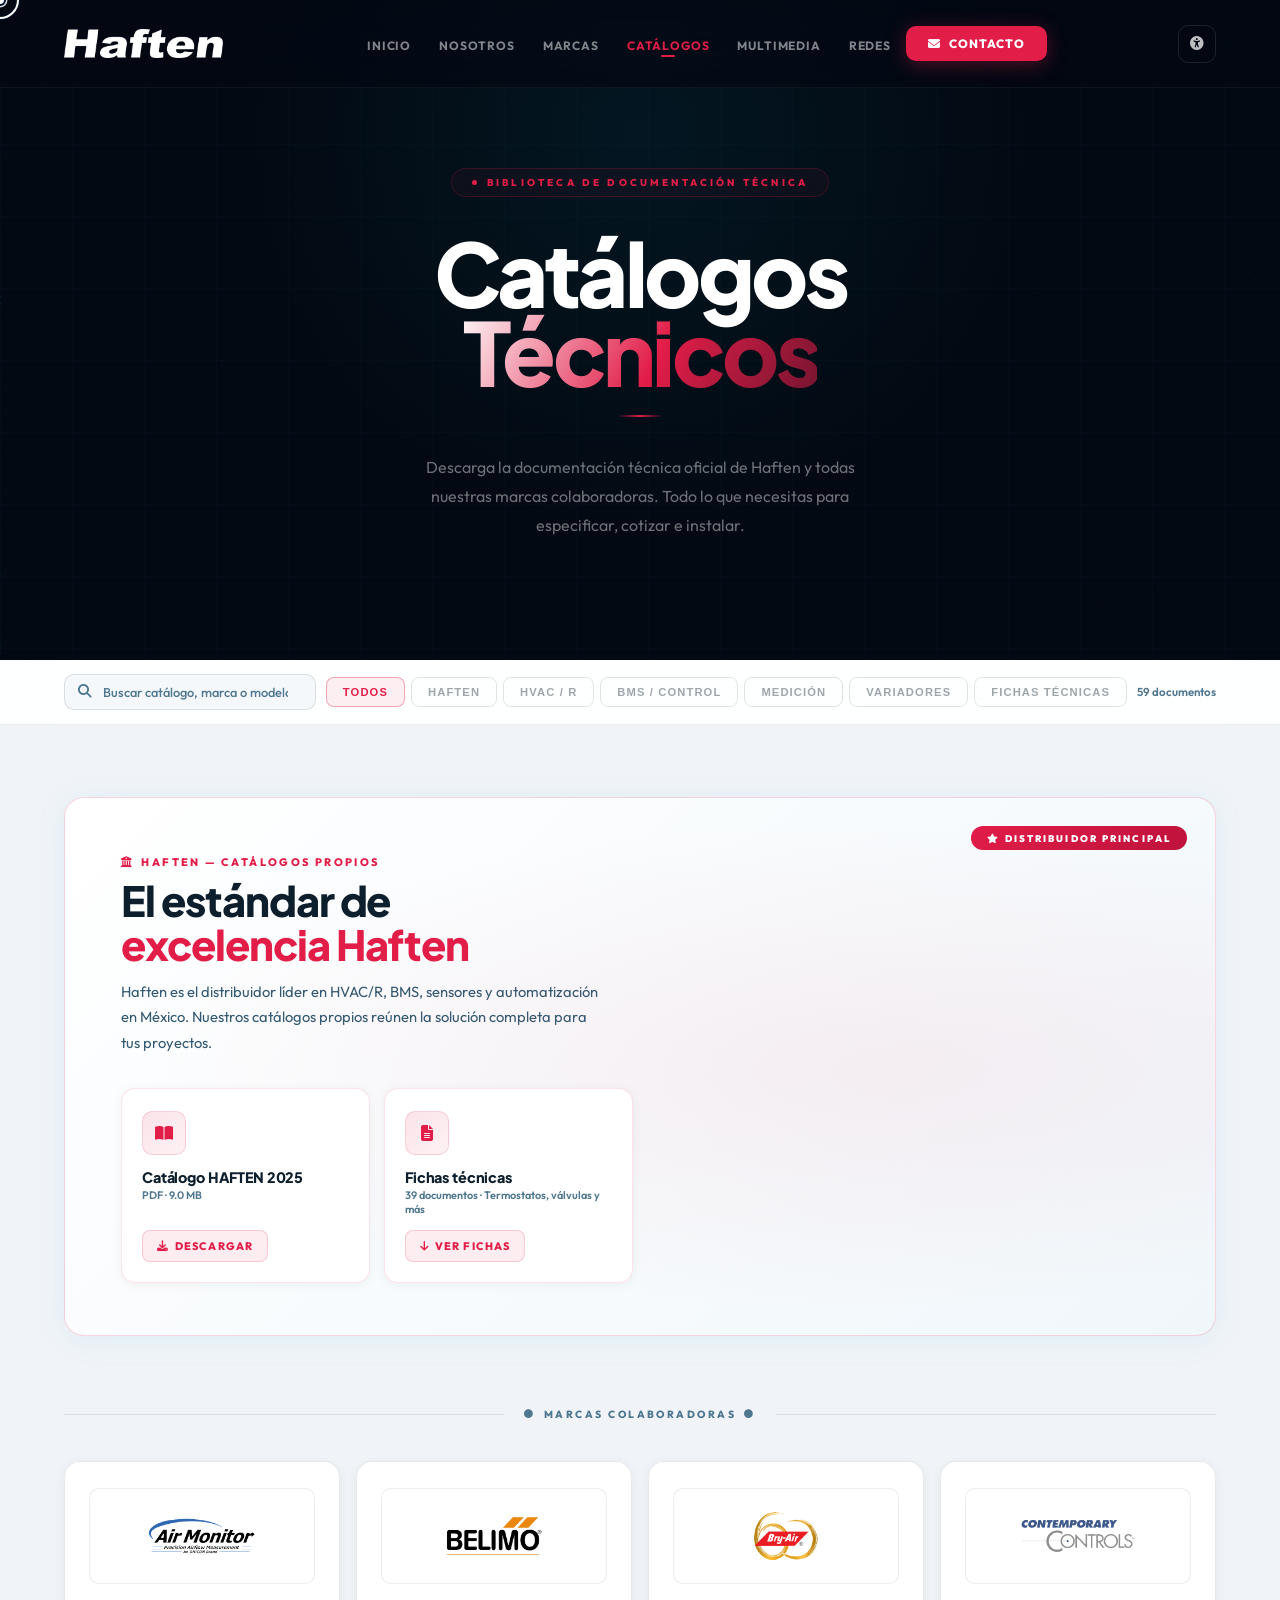
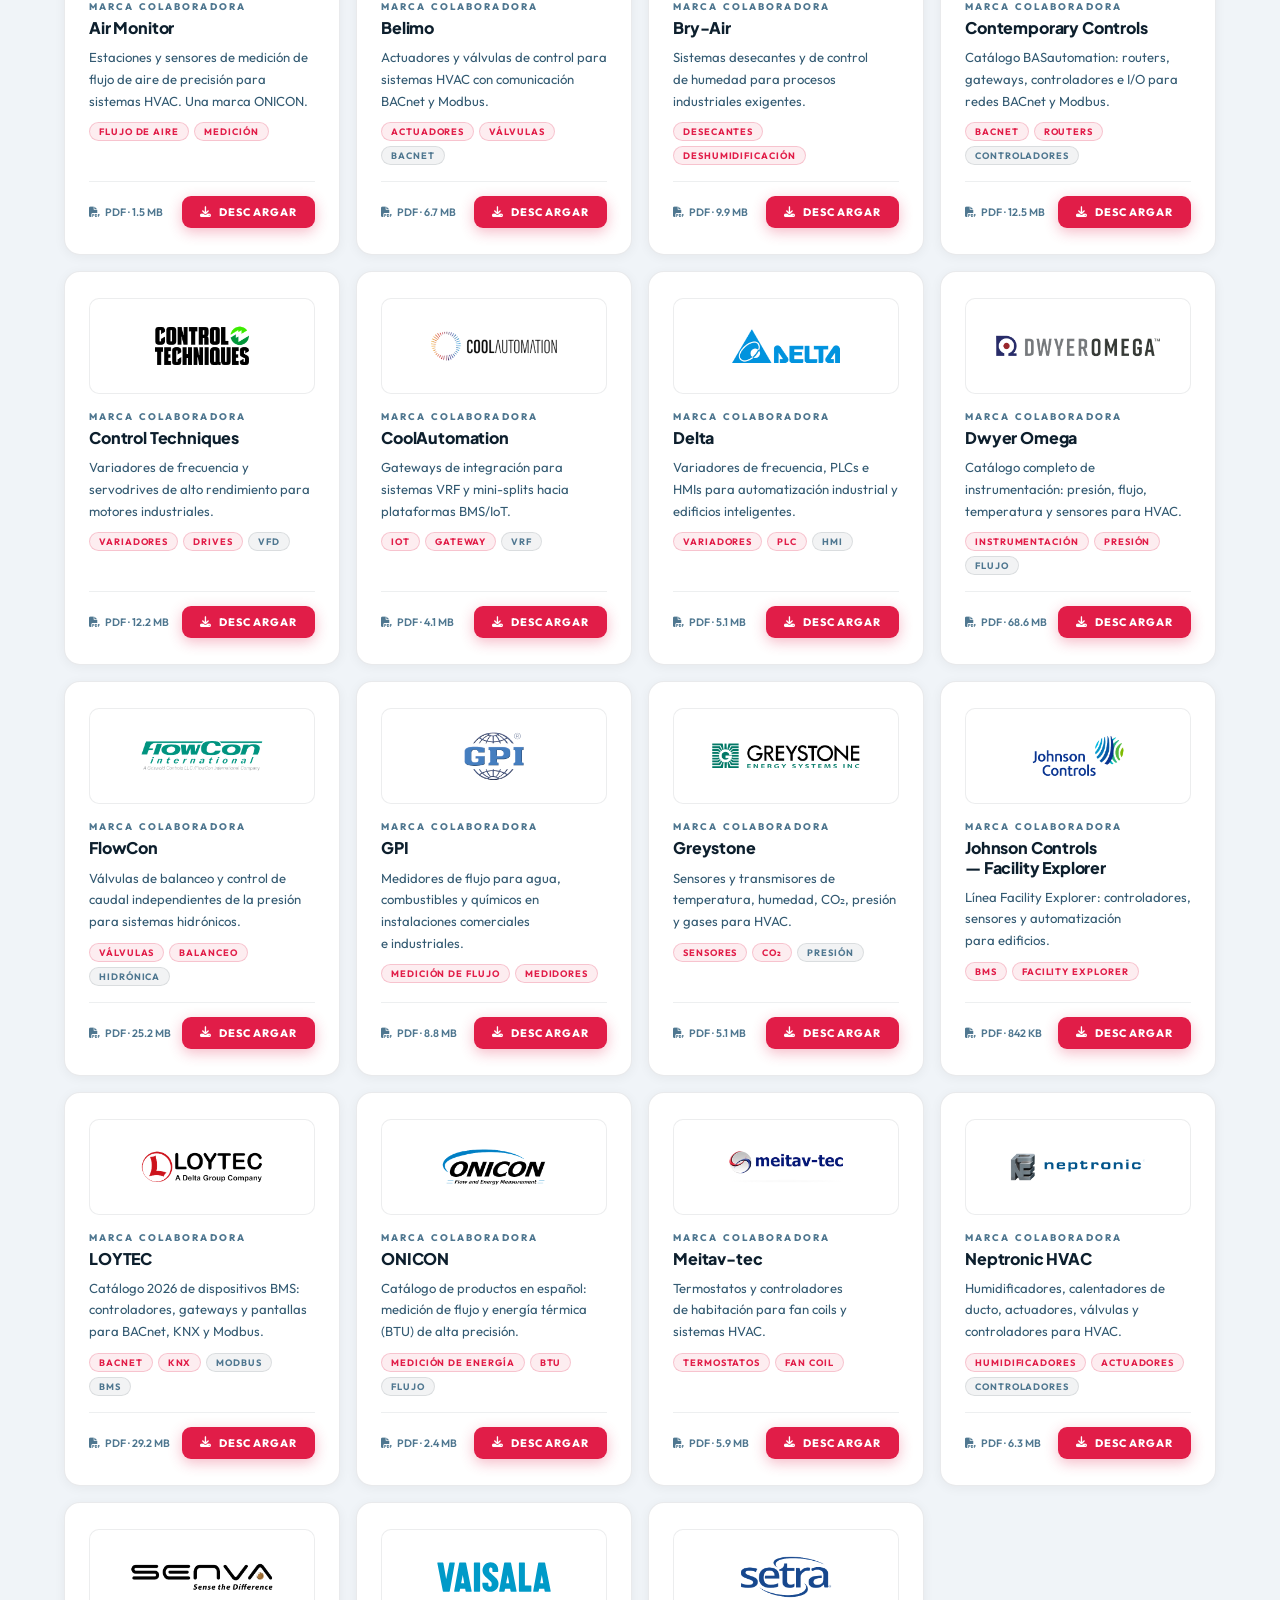
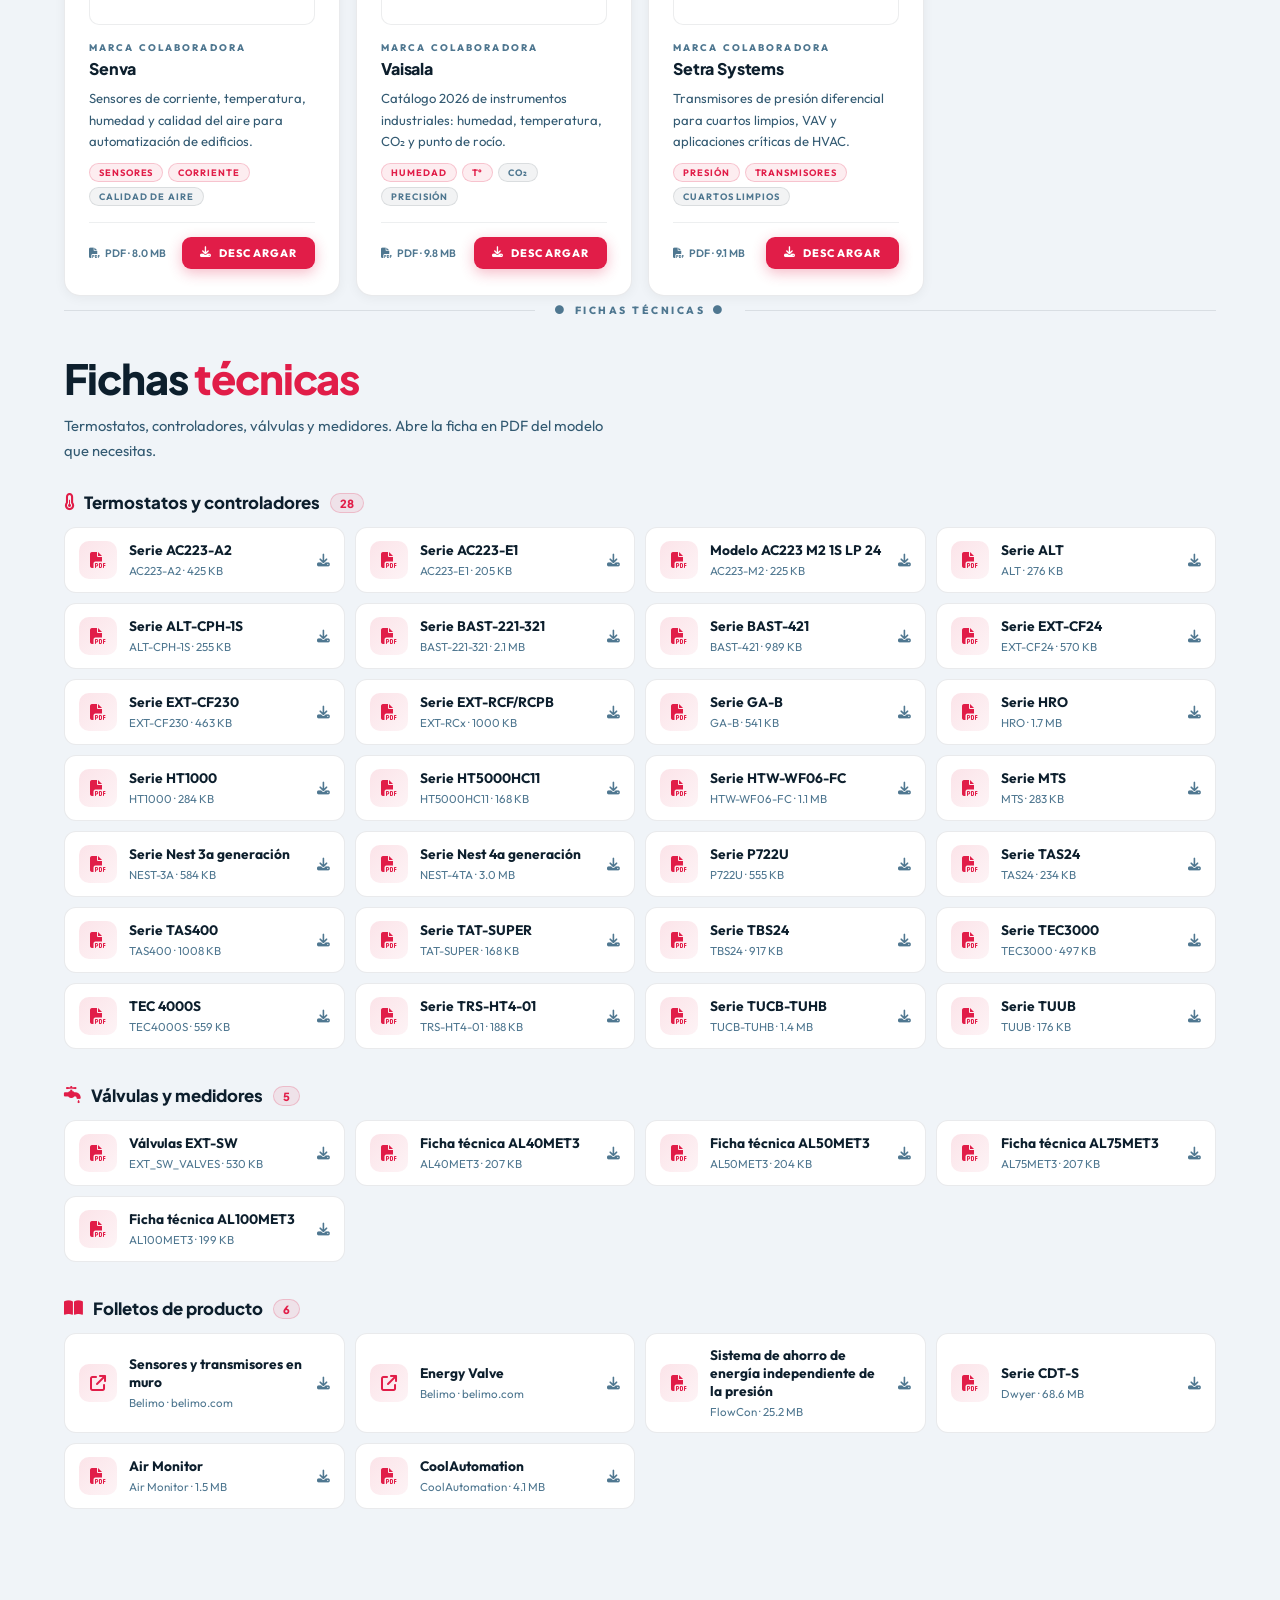
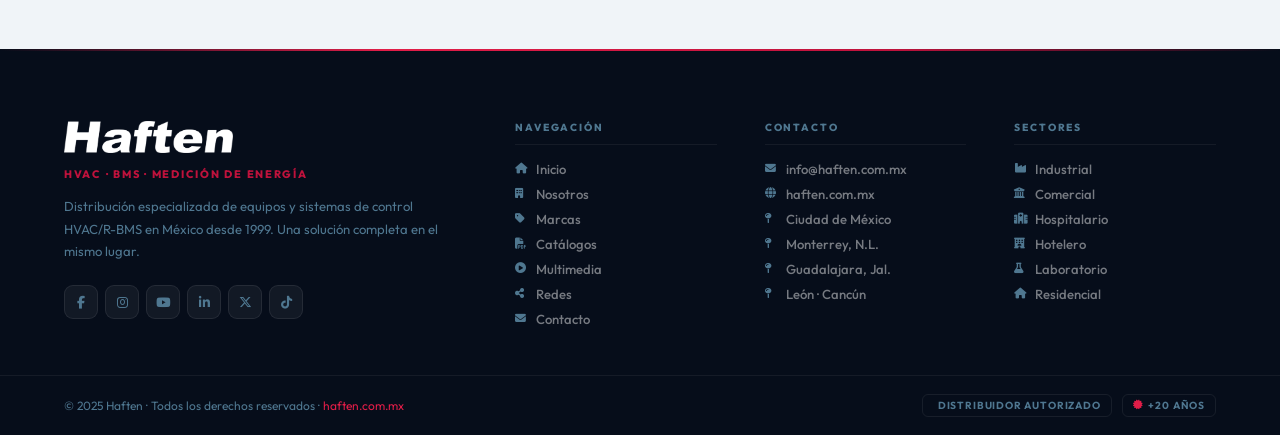
==== catalogos.html @ e8a29489 "Redes y Multimedia con contenido real, móvil, cursor visible y URLs limpias - Multimedia: 28 videos " ====
<!DOCTYPE html>
<html lang="es" data-theme="light">

<head>
  <meta charset="UTF-8">
  <meta name="viewport" content="width=device-width, initial-scale=1.0">
  <link rel="icon" type="image/png" href="assets/logos/logo-haften.png">
  <title>Catálogos — Haften · HVAC · BMS · Medición de Energía</title>
  <meta name="description"
    content="Descarga los catálogos técnicos de Haften y sus marcas colaboradoras: HVAC, BMS, sensores, actuadores, variadores y más.">
  <link rel="preconnect" href="https://fonts.googleapis.com">
  <link
    href="https://fonts.googleapis.com/css2?family=Outfit:wght@300;400;500;600;700;800;900&family=Plus+Jakarta+Sans:ital,wght@0,400;0,600;0,700;0,800;0,900;1,700&display=swap"
    rel="stylesheet">
  <link rel="stylesheet" href="https://cdnjs.cloudflare.com/ajax/libs/font-awesome/6.5.0/css/all.min.css">
  <style>
    /* ── TOKENS — LIGHT THEME ── */
    :root {
      --ac: #E11D48;
      --ac-dark: #BE123C;
      --ac-rgb: 225, 29, 72;
      --bg: #f0f4f8;
      --bg2: #ffffff;
      --bg3: #e6edf5;
      --lt: #f0f4f8;
      --lt2: #e0eaf3;
      --white: #fff;
      --text-1: #0d1f2d;
      --text-2: #3d6680;
      --text-3: #7a9eb5;
      --ink: #ffffff;
      --ink2: #e6f2f8;
      --ink3: #cce4f0;
      --border-d: rgba(225, 29, 72, .15);
      --border-l: rgba(13, 31, 45, .1);
      --nav-h: 88px;
      --r: 14px;
    }

    html {
      font-size: 16px;
      scroll-behavior: smooth
    }

    *,
    *::before,
    *::after {
      box-sizing: border-box;
      margin: 0;
      padding: 0
    }

    body {
      font-family: 'Outfit', sans-serif;
      background: var(--bg);
      color: var(--text-1);
      overflow-x: hidden;
      cursor: none
    }

    img {
      max-width: 100%;
      height: auto;
      display: block
    }

    a {
      text-decoration: none;
      color: inherit
    }

    ul {
      list-style: none
    }

    /* ── CURSOR ── */
    .cur {
      position: fixed;
      top: 0;
      left: 0;
      z-index: 9999;
      pointer-events: none;
      width: 10px;
      height: 10px;
      border-radius: 50%;
      background: var(--ac);
      transform: translate(-50%, -50%);
      transition: width .2s, height .2s
    }

    .cur-r {
      position: fixed;
      top: 0;
      left: 0;
      z-index: 9998;
      pointer-events: none;
      width: 36px;
      height: 36px;
      border-radius: 50%;
      border: 1px solid rgba(var(--ac-rgb), .3);
      transform: translate(-50%, -50%);
      transition: left .08s, top .08s
    }

    @media(hover:none) {

      .cur,
      .cur-r {
        display: none
      }

      body {
        cursor: auto
      }
    }

    /* ── LOADER ── */
    #loader {
      position: fixed;
      inset: 0;
      background: var(--bg);
      z-index: 9000;
      display: flex;
      align-items: center;
      justify-content: center;
      transition: opacity .5s, visibility .5s
    }

    #loader.done {
      opacity: 0;
      visibility: hidden;
      pointer-events: none
    }

    .loader-ring {
      width: 52px;
      height: 52px;
      border-radius: 50%;
      border: 2px solid rgba(var(--ac-rgb), .15);
      border-top-color: var(--ac);
      animation: spin .8s linear infinite
    }

    .loader-txt {
      font-family: 'Plus Jakarta Sans', sans-serif;
      font-size: 20px;
      font-weight: 900;
      color: var(--text-1);
      letter-spacing: .08em;
      margin-top: 12px
    }

    .loader-txt em {
      color: var(--ac);
      font-style: normal
    }

    .loader-inner {
      display: flex;
      flex-direction: column;
      align-items: center;
      gap: 4px
    }

    @keyframes spin {
      to {
        transform: rotate(360deg)
      }
    }

    /* ════════════ NAVBAR ════════════ */
    #navbar {
      position: fixed;
      top: 0;
      left: 0;
      right: 0;
      z-index: 500;
      height: var(--nav-h);
      display: flex;
      align-items: center;
      padding: 0 5vw;
      gap: 24px;
      background: rgba(3, 8, 16, .7);
      backdrop-filter: blur(32px) saturate(1.8);
      -webkit-backdrop-filter: blur(32px) saturate(1.8);
      border-bottom: 1px solid rgba(255, 255, 255, .05);
      transition: background .3s, box-shadow .3s;
    }

    #navbar.scrolled {
      background: rgba(3, 8, 16, .95);
      box-shadow: 0 4px 40px rgba(0, 0, 0, .5)
    }

    .n-logo {
      display: flex;
      align-items: center;
      gap: 10px;
      flex-shrink: 0
    }

    .n-logo img {
      height: 36px;
      object-fit: contain
    }

    .n-logo-text {
      font-family: 'Plus Jakarta Sans', sans-serif;
      font-size: 22px;
      font-weight: 900;
      color: #fff;
      letter-spacing: -.01em
    }

    .n-logo-text em {
      color: var(--ac);
      font-style: normal
    }

    .n-links {
      display: flex;
      align-items: center;
      gap: 2px;
      flex: 1;
      justify-content: center
    }

    .n-link {
      font-size: .75rem;
      font-weight: 700;
      letter-spacing: .07em;
      text-transform: uppercase;
      color: rgba(255, 255, 255, .5);
      padding: 8px 13px;
      border-radius: 8px;
      position: relative;
      transition: color .2s, background .2s;
      white-space: nowrap
    }

    .n-link::after {
      content: '';
      position: absolute;
      bottom: 4px;
      left: 50%;
      transform: translateX(-50%) scaleX(0);
      width: 14px;
      height: 2px;
      background: var(--ac);
      border-radius: 1px;
      transition: transform .25s cubic-bezier(.34, 1.56, .64, 1)
    }

    .n-link:hover {
      color: #fff;
      background: rgba(255, 255, 255, .05)
    }

    .n-link.active {
      color: var(--ac)
    }

    .n-link:hover::after,
    .n-link.active::after {
      transform: translateX(-50%) scaleX(1)
    }

    .n-cta {
      display: flex;
      align-items: center;
      gap: 8px;
      font-size: .75rem;
      font-weight: 800;
      letter-spacing: .08em;
      text-transform: uppercase;
      color: var(--ink);
      background: var(--ac);
      padding: 10px 22px;
      border-radius: 10px;
      white-space: nowrap;
      flex-shrink: 0;
      transition: background .2s, transform .15s, box-shadow .2s;
      box-shadow: 0 4px 20px rgba(var(--ac-rgb), .35)
    }

    .n-cta:hover {
      background: var(--ac-dark);
      transform: translateY(-1px);
      box-shadow: 0 8px 28px rgba(var(--ac-rgb), .45)
    }

    .n-tools {
      display: flex;
      align-items: center;
      gap: 7px;
      flex-shrink: 0
    }

    .n-tool-btn {
      background: none;
      border: 1px solid rgba(255, 255, 255, .1);
      width: 38px;
      height: 38px;
      border-radius: 10px;
      cursor: none;
      display: flex;
      align-items: center;
      justify-content: center;
      color: rgba(255, 255, 255, .45);
      font-size: .85rem;
      position: relative;
      transition: .2s
    }

    .n-tool-btn:hover {
      border-color: var(--ac);
      color: var(--ac)
    }

    /* panels */
    .tool-panel {
      position: absolute;
      top: calc(100% + 10px);
      right: 0;
      background: #0a1828;
      border: 1px solid rgba(255, 255, 255, .09);
      border-radius: 14px;
      padding: 18px;
      min-width: 220px;
      box-shadow: 0 20px 60px rgba(0, 0, 0, .6);
      opacity: 0;
      visibility: hidden;
      transform: translateY(-8px);
      transition: opacity .2s, transform .2s, visibility .2s;
      z-index: 600
    }

    .tool-panel.open {
      opacity: 1;
      visibility: visible;
      transform: translateY(0)
    }

    .tp-label {
      font-size: .65rem;
      font-weight: 800;
      letter-spacing: .16em;
      text-transform: uppercase;
      color: var(--text-3);
      margin-bottom: 12px
    }








    .a11y-row {
      display: flex;
      align-items: center;
      justify-content: space-between;
      padding: 8px 0;
      border-bottom: 1px solid rgba(255, 255, 255, .06);
      gap: 8px
    }

    .a11y-row:last-child {
      border-bottom: none
    }

    .a11y-lbl {
      font-size: .78rem;
      font-weight: 600;
      color: var(--text-2)
    }

    .a11y-fs {
      display: flex;
      align-items: center;
      gap: 5px
    }

    .a11y-fs button {
      background: rgba(var(--ac-rgb), .1);
      border: 1px solid rgba(var(--ac-rgb), .2);
      color: var(--ac);
      font-size: .72rem;
      width: 24px;
      height: 24px;
      border-radius: 5px;
      cursor: none;
      display: flex;
      align-items: center;
      justify-content: center;
      transition: .2s
    }

    .a11y-fs .fs-val {
      font-size: .72rem;
      font-weight: 700;
      color: var(--text-2);
      min-width: 22px;
      text-align: center
    }

    .a11y-toggle {
      position: relative;
      width: 38px;
      height: 20px;
      flex-shrink: 0;
      cursor: none
    }

    .a11y-toggle input {
      opacity: 0;
      width: 0;
      height: 0
    }

    .a11y-slider {
      position: absolute;
      inset: 0;
      background: rgba(255, 255, 255, .07);
      border: 1px solid rgba(255, 255, 255, .1);
      border-radius: 20px;
      transition: .2s
    }

    .a11y-slider::before {
      content: '';
      position: absolute;
      left: 3px;
      top: 50%;
      transform: translateY(-50%);
      width: 14px;
      height: 14px;
      border-radius: 50%;
      background: var(--text-3);
      transition: .2s
    }

    .a11y-toggle input:checked+.a11y-slider {
      background: var(--ac)
    }

    .a11y-toggle input:checked+.a11y-slider::before {
      left: 20px;
      background: #fff
    }

    /* hamburger */
    .n-ham {
      display: none;
      flex-direction: column;
      gap: 5px;
      background: none;
      border: 1px solid rgba(255, 255, 255, .1);
      width: 38px;
      height: 38px;
      align-items: center;
      justify-content: center;
      border-radius: 10px;
      cursor: none;
      flex-shrink: 0;
      transition: .2s
    }

    .n-ham:hover {
      border-color: var(--ac)
    }

    .n-ham span {
      display: block;
      width: 16px;
      height: 1.5px;
      background: rgba(255, 255, 255, .7);
      transition: .3s;
      transform-origin: center
    }

    .n-ham.open span:nth-child(1) {
      transform: translateY(6.5px) rotate(45deg)
    }

    .n-ham.open span:nth-child(2) {
      opacity: 0
    }

    .n-ham.open span:nth-child(3) {
      transform: translateY(-6.5px) rotate(-45deg)
    }

    /* ════════════ HERO PAGE ════════════ */
    .page-hero {
      position: relative;
      padding-top: calc(var(--nav-h) + 80px);
      padding-bottom: 80px;
      overflow: hidden;
      text-align: center;
      background: #030810;
    }

    .page-hero-grid {
      position: absolute;
      inset: 0;
      background-image: linear-gradient(rgba(0, 200, 232, .018) 1px, transparent 1px),
        linear-gradient(90deg, rgba(0, 200, 232, .018) 1px, transparent 1px);
      background-size: 72px 72px
    }

    .page-hero-glow {
      position: absolute;
      top: -40%;
      left: 50%;
      transform: translateX(-50%);
      width: 800px;
      height: 800px;
      border-radius: 50%;
      background: radial-gradient(ellipse, rgba(0, 200, 232, .07) 0%, transparent 70%);
      pointer-events: none
    }

    #phCanvas {
      position: absolute;
      inset: 0;
      width: 100%;
      height: 100%;
      mix-blend-mode: screen;
      pointer-events: none;
      opacity: .4
    }

    .page-hero-inner {
      position: relative;
      z-index: 5;
      max-width: 720px;
      margin: 0 auto;
      padding: 0 5vw
    }

    .page-hero-pill {
      display: inline-flex;
      align-items: center;
      gap: 10px;
      font-size: .62rem;
      font-weight: 800;
      letter-spacing: .32em;
      text-transform: uppercase;
      color: var(--ac);
      /* ← Actualizado */
      border: 1px solid rgba(var(--ac-rgb), .2);
      /* ← Actualizado */
      padding: 7px 20px;
      border-radius: 40px;
      margin-bottom: 36px;
      background: rgba(var(--ac-rgb), .05);
      /* ← Actualizado */
      backdrop-filter: blur(10px);
    }

    .ph-dot {
      width: 5px;
      height: 5px;
      border-radius: 50%;
      background: var(--ac);
      /* ← Actualizado */
      animation: pdot 2s ease infinite;
    }



    .page-hero h1 {
      font-family: 'Plus Jakarta Sans', sans-serif;
      font-weight: 900;
      font-size: clamp(2.6rem, 7vw, 5.5rem);
      line-height: .9;
      letter-spacing: -.04em;
      color: #fff;
      margin-bottom: 24px
    }

    .page-hero h1 span {
      /* Sustituimos el #00c8e8 por var(--ac) y el rgba estático por rgba(var(--ac-rgb)) */
      background: linear-gradient(120deg, #fff 0%, var(--ac) 55%, rgba(var(--ac-rgb), .5) 100%);
      -webkit-background-clip: text;
      -webkit-text-fill-color: transparent;
      background-clip: text;
    }


    .page-hero p {
      font-size: 1rem;
      font-weight: 400;
      color: rgba(255, 255, 255, .42);
      line-height: 1.8;
      max-width: 480px;
      margin: 0 auto 40px
    }

    .page-hero-rule {
      width: 44px;
      height: 2px;
      background: linear-gradient(90deg, transparent, var(--ac), transparent);
      /* ← Actualizado */
      border-radius: 1px;
      margin: 0 auto 36px;
    }

    /* ════════════ FILTER BAR ════════════ */
    .filter-bar {
      position: sticky;
      top: var(--nav-h);
      z-index: 200;
      background: rgba(255, 255, 255, .92);
      backdrop-filter: blur(24px);
      border-bottom: 1px solid rgba(13, 31, 45, .08);
      padding: 14px 5vw;
    }

    .filter-inner {
      max-width: 1320px;
      margin: 0 auto;
      display: flex;
      align-items: center;
      gap: 10px;
      flex-wrap: wrap
    }

    .filter-search {
      flex: 1;
      min-width: 200px;
      max-width: 340px;
      position: relative
    }

    .filter-search i {
      position: absolute;
      left: 14px;
      top: 50%;
      transform: translateY(-50%);
      color: var(--text-3);
      font-size: .85rem
    }

    .filter-search input {
      width: 100%;
      background: #f4f8fb;
      border: 1px solid rgba(13, 31, 45, .12);
      border-radius: 10px;
      padding: 9px 14px 9px 38px;
      font-family: 'Outfit', sans-serif;
      font-size: .8rem;
      font-weight: 500;
      color: var(--text-1);
      outline: none;
      transition: .2s;
      cursor: none
    }

    .filter-search input::placeholder {
      color: var(--text-3)
    }

    .filter-search input:focus {
      border-color: rgba(var(--ac-rgb), .4);
      background: #fff;
      box-shadow: 0 0 0 3px rgba(var(--ac-rgb), .08)
    }

    .filter-tabs {
      display: flex;
      gap: 6px;
      flex-wrap: wrap
    }

    .f-tab {
      font-size: .7rem;
      font-weight: 700;
      letter-spacing: .1em;
      text-transform: uppercase;
      padding: 8px 16px;
      border-radius: 8px;
      border: 1px solid rgba(13, 31, 45, .12);
      color: rgba(13, 31, 45, .4);
      background: none;
      cursor: none;
      transition: .2s;
      white-space: nowrap
    }

    .f-tab:hover {
      color: var(--text-1);
      border-color: rgba(13, 31, 45, .25);
      background: rgba(13, 31, 45, .04)
    }

    .f-tab.active {
      color: var(--ac);
      border-color: rgba(var(--ac-rgb), .35);
      background: rgba(var(--ac-rgb), .07)
    }

    .filter-count {
      margin-left: auto;
      font-size: .72rem;
      font-weight: 600;
      color: var(--text-3);
      white-space: nowrap
    }

    /* ════════════ CATALOG SECTION ════════════ */
    .catalog-sec {
      padding: 72px 0 104px
    }

    .container {
      max-width: 1320px;
      margin: 0 auto;
      padding: 0 5vw
    }

    /* HAFTEN FEATURED */
    .haften-feature {
      position: relative;
      background: linear-gradient(135deg, #fff 0%, #f0f7fb 100%);
      border: 1px solid rgba(var(--ac-rgb), .18);
      border-radius: 20px;
      padding: 52px 56px;
      margin-bottom: 72px;
      overflow: hidden;
      box-shadow: 0 4px 32px rgba(0, 153, 187, .08);
    }

    .haften-feature::before {
      content: '';
      position: absolute;
      inset: 0;
      background: radial-gradient(ellipse at 70% 50%, rgba(var(--ac-rgb), .06) 0%, transparent 65%);
      pointer-events: none;
    }

    .haften-feature-badge {
      position: absolute;
      top: 28px;
      right: 28px;
      background: linear-gradient(135deg, var(--ac), var(--ac-dark));
      color: #fff;
      font-size: .6rem;
      font-weight: 900;
      letter-spacing: .22em;
      text-transform: uppercase;
      padding: 6px 16px;
      border-radius: 40px;
    }

    .haften-feature-eyebrow {
      display: inline-flex;
      align-items: center;
      gap: 7px;
      font-size: .68rem;
      font-weight: 800;
      letter-spacing: .22em;
      text-transform: uppercase;
      color: var(--ac);
      margin-bottom: 10px
    }

    .haften-feature-title {
      font-family: 'Plus Jakarta Sans', sans-serif;
      font-weight: 900;
      font-size: clamp(1.6rem, 3.5vw, 2.6rem);
      color: var(--text-1);
      line-height: 1.05;
      letter-spacing: -.025em;
      margin-bottom: 12px
    }

    .haften-feature-title span {
      color: var(--ac)
    }

    .haften-feature-desc {
      font-size: .92rem;
      color: var(--text-2);
      line-height: 1.75;
      max-width: 540px;
      margin-bottom: 32px
    }

    .haften-card-grid {
      display: grid;
      grid-template-columns: repeat(auto-fill, minmax(200px, 1fr));
      gap: 14px
    }

    .haf-card {
      background: #fff;
      border: 1px solid rgba(var(--ac-rgb), .12);
      border-radius: 14px;
      padding: 22px 20px 20px;
      display: flex;
      flex-direction: column;
      gap: 14px;
      transition: border-color .25s, background .25s, transform .25s, box-shadow .25s;
      position: relative;
      overflow: hidden;
      cursor: none;
      box-shadow: 0 2px 12px rgba(0, 0, 0, .05);
    }

    .haf-card::after {
      content: '';
      position: absolute;
      inset: 0;
      background: linear-gradient(135deg, rgba(var(--ac-rgb), .04), transparent);
      opacity: 0;
      transition: opacity .3s
    }

    .haf-card:hover {
      border-color: rgba(var(--ac-rgb), .35);
      background: #f5fbfd;
      transform: translateY(-3px);
      box-shadow: 0 8px 28px rgba(var(--ac-rgb), .12)
    }

    .haf-card:hover::after {
      opacity: 1
    }

    .haf-card-icon {
      width: 44px;
      height: 44px;
      border-radius: 10px;
      background: linear-gradient(135deg, rgba(var(--ac-rgb), .12), rgba(var(--ac-rgb), .06));
      border: 1px solid rgba(var(--ac-rgb), .15);
      display: flex;
      align-items: center;
      justify-content: center;
      color: var(--ac);
      font-size: 1rem;
      flex-shrink: 0
    }

    .haf-card-name {
      font-family: 'Plus Jakarta Sans', sans-serif;
      font-size: .9rem;
      font-weight: 800;
      color: var(--text-1);
      letter-spacing: -.01em;
      line-height: 1.2
    }

    .haf-card-size {
      font-size: .68rem;
      font-weight: 600;
      color: var(--text-3);
      margin-top: 2px
    }

    .haf-card-btn {
      display: inline-flex;
      align-items: center;
      gap: 6px;
      margin-top: auto;
      font-size: .68rem;
      font-weight: 800;
      letter-spacing: .1em;
      text-transform: uppercase;
      color: var(--ac);
      padding: 8px 14px;
      border-radius: 8px;
      background: rgba(var(--ac-rgb), .08);
      border: 1px solid rgba(var(--ac-rgb), .18);
      transition: .2s;
      align-self: flex-start
    }

    .haf-card-btn:hover {
      background: rgba(var(--ac-rgb), .18);
      border-color: rgba(var(--ac-rgb), .35)
    }

    /* SECTION DIVIDER */
    .sec-divider {
      display: flex;
      align-items: center;
      gap: 20px;
      margin-bottom: 40px;
      margin-top: 8px
    }

    .sec-divider-line {
      flex: 1;
      height: 1px;
      background: rgba(13, 31, 45, .1)
    }

    .sec-divider-label {
      display: flex;
      align-items: center;
      gap: 8px;
      font-size: .65rem;
      font-weight: 800;
      letter-spacing: .24em;
      text-transform: uppercase;
      color: var(--text-3);
      white-space: nowrap
    }

    .sec-divider-label i {
      color: var(--text-3);
      font-size: .55rem
    }

    /* COLLABORATORS GRID */
    .collab-grid {
      display: grid;
      grid-template-columns: repeat(auto-fill, minmax(260px, 1fr));
      gap: 16px
    }

    .cat-card {
      background: #fff;
      border: 1px solid rgba(13, 31, 45, .09);
      border-radius: 16px;
      padding: 26px 24px;
      display: flex;
      flex-direction: column;
      gap: 16px;
      transition: border-color .25s, background .25s, transform .25s, box-shadow .25s;
      cursor: none;
      position: relative;
      overflow: hidden;
      box-shadow: 0 2px 12px rgba(0, 0, 0, .05);
    }

    .cat-card::before {
      content: '';
      position: absolute;
      top: 0;
      left: 0;
      right: 0;
      height: 2px;
      background: linear-gradient(90deg, transparent, var(--ac), transparent);
      opacity: 0;
      transition: opacity .3s
    }

    .cat-card:hover {
      border-color: rgba(var(--ac-rgb), .25);
      background: #f8fbfd;
      transform: translateY(-4px);
      box-shadow: 0 16px 48px rgba(0, 153, 187, .1)
    }

    .cat-card:hover::before {
      opacity: .8
    }

    .cat-card.hidden {
      display: none
    }

    /* brand logo area */
    .cat-logo-area {
      background: #f4f8fb;
      border: 1px solid rgba(13, 31, 45, .08);
      border-radius: 10px;
      padding: 18px;
      display: flex;
      align-items: center;
      justify-content: center;
      min-height: 80px;
    }

    .cat-logo-area img {
      max-height: 44px;
      max-width: 100%;
      object-fit: contain;
      filter: none;
      opacity: .8;
      transition: opacity .2s
    }

    .cat-card:hover .cat-logo-area img {
      opacity: 1
    }

    .cat-fallback-name {
      font-family: 'Plus Jakarta Sans', sans-serif;
      font-size: 1.05rem;
      font-weight: 800;
      color: rgba(13, 31, 45, .4);
      letter-spacing: -.01em;
      text-align: center
    }

    /* card body */
    .cat-body {
      display: flex;
      flex-direction: column;
      gap: 6px;
      flex: 1
    }

    .cat-brand-label {
      font-size: .6rem;
      font-weight: 800;
      letter-spacing: .22em;
      text-transform: uppercase;
      color: var(--text-3)
    }

    .cat-title {
      font-family: 'Plus Jakarta Sans', sans-serif;
      font-size: 1rem;
      font-weight: 800;
      color: var(--text-1);
      line-height: 1.2;
      letter-spacing: -.01em
    }

    .cat-tags {
      display: flex;
      gap: 5px;
      flex-wrap: wrap;
      margin-top: 4px
    }

    .cat-tag {
      font-size: .58rem;
      font-weight: 700;
      letter-spacing: .1em;
      text-transform: uppercase;
      padding: 3px 9px;
      border-radius: 20px;
      background: rgba(13, 31, 45, .05);
      border: 1px solid rgba(13, 31, 45, .1);
      color: var(--text-3)
    }

    .cat-tag.hi {
      background: rgba(var(--ac-rgb), .08);
      border-color: rgba(var(--ac-rgb), .2);
      color: var(--ac)
    }

    /* card footer */
    .cat-footer {
      display: flex;
      align-items: center;
      justify-content: space-between;
      gap: 10px;
      padding-top: 14px;
      border-top: 1px solid rgba(13, 31, 45, .07)
    }

    .cat-size {
      font-size: .67rem;
      font-weight: 600;
      color: var(--text-3)
    }

    .cat-dl-btn {
      display: inline-flex;
      align-items: center;
      gap: 7px;
      font-size: .68rem;
      font-weight: 800;
      letter-spacing: .1em;
      text-transform: uppercase;
      color: #fff;
      background: var(--ac);
      padding: 9px 18px;
      border-radius: 9px;
      transition: background .2s, transform .15s, box-shadow .2s;
      box-shadow: 0 4px 14px rgba(var(--ac-rgb), .3);
      flex-shrink: 0
    }

    .cat-dl-btn:hover {
      background: var(--ac-dark);
      transform: translateY(-1px);
      box-shadow: 0 7px 20px rgba(var(--ac-rgb), .35)
    }

    /* EMPTY STATE */
    .empty-state {
      text-align: center;
      padding: 80px 20px;
      display: none
    }

    .empty-state.show {
      display: block
    }

    .empty-icon {
      font-size: 3rem;
      color: var(--text-3);
      margin-bottom: 16px;
      opacity: .4
    }

    .empty-state p {
      color: var(--text-2);
      font-size: .95rem
    }

    /* REVEAL ANIM */
    .rv {
      opacity: 0;
      transform: translateY(22px);
      transition: opacity .7s, transform .7s
    }

    .rv.on {
      opacity: 1;
      transform: translateY(0)
    }

    .d1 {
      transition-delay: .06s
    }

    .d2 {
      transition-delay: .12s
    }

    .d3 {
      transition-delay: .18s
    }

    .d4 {
      transition-delay: .24s
    }

    .d5 {
      transition-delay: .30s
    }

    /* ════════════ FOOTER ════════════ */
    footer {
      background: #060d1a;
      position: relative
    }

    footer::before {
      content: '';
      position: absolute;
      top: 0;
      left: 0;
      right: 0;
      height: 2px;
      background: linear-gradient(90deg, transparent, var(--ac) 30%, var(--ac-dark) 70%, transparent)
    }

    .footer-main {
      max-width: 1320px;
      margin: 0 auto;
      padding: 72px 5vw 48px;
      display: grid;
      grid-template-columns: 2fr 1fr 1fr 1fr;
      gap: 48px
    }

    .footer-logo {
      display: flex;
      align-items: center;
      gap: 10px;
      margin-bottom: 14px
    }

    .footer-logo img {
      height: 34px;
      object-fit: contain
    }

    .footer-logo-txt {
      font-family: 'Plus Jakarta Sans', sans-serif;
      font-size: 1.4rem;
      font-weight: 900;
      color: #fff;
      letter-spacing: -.01em;
      display: none
    }

    .footer-logo-txt em {
      color: var(--ac);
      font-style: normal
    }

    .footer-tagline {
      font-size: .68rem;
      font-weight: 800;
      letter-spacing: .16em;
      text-transform: uppercase;
      color: var(--ac-dark);
      margin-bottom: 14px
    }

    .footer-desc {
      font-size: .82rem;
      color: var(--text-3);
      line-height: 1.74;
      margin-bottom: 22px
    }

    .footer-socials {
      display: flex;
      gap: 7px;
      flex-wrap: wrap
    }

    .f-soc {
      width: 34px;
      height: 34px;
      border-radius: 9px;
      background: rgba(255, 255, 255, .05);
      border: 1px solid rgba(255, 255, 255, .08);
      display: flex;
      align-items: center;
      justify-content: center;
      color: var(--text-3);
      font-size: .8rem;
      transition: .2s
    }

    .f-soc:hover {
      background: rgba(var(--ac-rgb), .12);
      border-color: rgba(var(--ac-rgb), .28);
      color: var(--ac);
      transform: translateY(-2px)
    }

    .footer-col h4 {
      font-size: .64rem;
      font-weight: 800;
      letter-spacing: .18em;
      text-transform: uppercase;
      color: var(--text-3);
      margin-bottom: 16px;
      padding-bottom: 10px;
      border-bottom: 1px solid rgba(255, 255, 255, .06)
    }

    .footer-col ul {
      display: flex;
      flex-direction: column;
      gap: 9px
    }

    .footer-col ul a {
      font-size: .82rem;
      font-weight: 500;
      color: rgba(255, 255, 255, .45);
      display: flex;
      align-items: center;
      gap: 8px;
      transition: .2s
    }

    .footer-col ul a:hover {
      color: var(--ac);
      padding-left: 4px
    }

    .footer-col ul i {
      font-size: .68rem;
      color: var(--text-3);
      width: 13px;
      flex-shrink: 0
    }

    .footer-bottom {
      border-top: 1px solid rgba(255, 255, 255, .06);
      padding: 18px 5vw;
      max-width: 1320px;
      margin: 0 auto;
      display: flex;
      justify-content: space-between;
      align-items: center;
      flex-wrap: wrap;
      gap: 10px
    }

    .footer-copy {
      font-size: .75rem;
      color: var(--text-3)
    }

    .footer-copy a {
      color: var(--ac)
    }

    .footer-badges {
      display: flex;
      gap: 10px
    }

    .f-badge {
      display: inline-flex;
      align-items: center;
      gap: 5px;
      font-size: .64rem;
      font-weight: 700;
      letter-spacing: .08em;
      text-transform: uppercase;
      color: var(--text-3);
      border: 1px solid rgba(255, 255, 255, .07);
      padding: 4px 10px;
      border-radius: 6px
    }

    .f-badge i {
      color: var(--ac);
      font-size: .6rem
    }

    /* ════════════ RESPONSIVE ════════════ */
    @media(max-width:900px) {
      :root {
        --nav-h: 72px
      }

      .n-links {
        display: none;
        position: absolute;
        top: var(--nav-h);
        left: 0;
        right: 0;
        background: rgba(3, 8, 16, .98);
        border-bottom: 1px solid rgba(255, 255, 255, .06);
        flex-direction: column;
        padding: 18px 5vw 22px;
        gap: 3px;
        backdrop-filter: blur(28px)
      }

      .n-links.open {
        display: flex
      }

      .n-link {
        padding: 10px 14px;
        font-size: .8rem
      }

      .n-cta {
        font-size: .78rem;
        padding: 10px 14px;
        width: 100%;
        justify-content: center
      }

      .n-ham {
        display: flex
      }

      .haften-feature {
        padding: 36px 28px
      }

      .haften-feature-badge {
        display: none
      }

      .haf-card-grid {
        grid-template-columns: repeat(auto-fill, minmax(160px, 1fr));
        gap: 10px
      }

      .collab-grid {
        grid-template-columns: 1fr 1fr
      }

      .footer-main {
        grid-template-columns: 1fr 1fr;
        gap: 36px
      }
    }

    @media(max-width:600px) {
      :root {
        --nav-h: 66px
      }

      .collab-grid {
        grid-template-columns: 1fr
      }

      .filter-inner {
        flex-wrap: wrap
      }

      .filter-search {
        max-width: 100%;
        width: 100%
      }

      .filter-count {
        width: 100%;
        text-align: right
      }

      .footer-main {
        grid-template-columns: 1fr;
        gap: 28px
      }

      .n-tools {
        gap: 5px
      }

      .n-tool-btn {
        width: 34px;
        height: 34px
      }
    }

    /* ════════════ FICHAS TÉCNICAS ════════════ */
    .fichas-sec { margin-top: 8px }
    .fichas-head { margin-bottom: 28px }
    .fichas-head .haften-feature-desc { margin-bottom: 0 }
    .ficha-group { margin-bottom: 36px }
    .ficha-group[hidden], .ficha[hidden], .fichas-sec[hidden], .haften-feature[hidden], .sec-divider[hidden] { display: none !important }
    .ficha-group-title {
      display: flex;
      align-items: center;
      gap: 10px;
      font-family: 'Plus Jakarta Sans', sans-serif;
      font-size: 1.05rem;
      font-weight: 800;
      color: var(--text-1);
      margin-bottom: 14px
    }
    .ficha-group-title > i { color: var(--ac) }
    .ficha-group-count {
      font-size: .7rem;
      font-weight: 800;
      color: var(--ac);
      background: rgba(var(--ac-rgb), .08);
      border: 1px solid rgba(var(--ac-rgb), .2);
      border-radius: 20px;
      padding: 2px 9px
    }
    .ficha-grid {
      list-style: none;
      display: grid;
      grid-template-columns: repeat(auto-fill, minmax(250px, 1fr));
      gap: 10px
    }
    .ficha-link {
      display: flex;
      align-items: center;
      gap: 12px;
      height: 100%;
      padding: 13px 14px;
      background: #fff;
      border: 1px solid rgba(13, 31, 45, .09);
      border-radius: 12px;
      transition: border-color .2s, transform .2s, box-shadow .2s, background .2s
    }
    .ficha-link:hover {
      border-color: rgba(var(--ac-rgb), .35);
      background: #fbfdfe;
      transform: translateY(-2px);
      box-shadow: 0 10px 24px rgba(13, 31, 45, .08)
    }
    .ficha-ico {
      flex-shrink: 0;
      width: 38px;
      height: 38px;
      border-radius: 10px;
      display: flex;
      align-items: center;
      justify-content: center;
      color: var(--ac);
      background: linear-gradient(135deg, rgba(var(--ac-rgb), .12), rgba(var(--ac-rgb), .05))
    }
    .ficha-txt { display: flex; flex-direction: column; min-width: 0; flex: 1 }
    .ficha-name {
      font-size: .86rem;
      font-weight: 700;
      color: var(--text-1);
      line-height: 1.3
    }
    .ficha-meta {
      font-size: .72rem;
      color: var(--text-3);
      margin-top: 3px;
      white-space: nowrap;
      overflow: hidden;
      text-overflow: ellipsis
    }
    .ficha-go {
      flex-shrink: 0;
      font-size: .8rem;
      color: var(--text-3);
      transition: color .2s, transform .2s
    }
    .ficha-link:hover .ficha-go { color: var(--ac); transform: translateY(2px) }
  </style>
  <link rel="stylesheet" href="assets/css/site.css">
</head>

<body>

  <!-- CURSOR -->
  <div class="cur" id="cur"></div>
  <div class="cur-r" id="curR"></div>

  <!-- LOADER -->
  <div id="loader">
    <div class="loader-inner">
      <div class="loader-ring"></div>
      <div class="loader-txt">Haf<em>ten</em></div>
    </div>
  </div>

  <!-- NAVBAR -->
  <nav id="navbar" role="navigation" aria-label="Navegación principal">
    <a href="/" class="n-logo" aria-label="Haften">
      <img src="assets/logos/logo-haften-white.png" alt="Haften"
        onerror="this.style.display='none';this.nextElementSibling.style.display='block'">
      <span class="n-logo-text" style="display:none">Haf<em>ten</em></span>
    </a>
    <ul class="n-links" id="navLinks">
      <li><a href="/" class="n-link">Inicio</a></li>
      <li><a href="/nosotros" class="n-link">Nosotros</a></li>
      <li><a href="/marcas" class="n-link">Marcas</a></li>
      <li><a href="/catalogos" class="n-link active">Catálogos</a></li>
      <li><a href="/multimedia" class="n-link">Multimedia</a></li>
      <li><a href="/redes" class="n-link">Redes</a></li>
      <li><a href="/contacto" class="n-cta"><i class="fa-solid fa-envelope"></i>Contacto</a></li>
    </ul>
    <div class="n-tools">
      <div class="a11y-wrap">
        <button type="button" class="n-tool-btn" id="a11yBtn" aria-label="Opciones de accesibilidad" aria-expanded="false"
          aria-controls="a11yPanel"><i class="fa-solid fa-universal-access" aria-hidden="true"></i></button>
        <div class="tool-panel" id="a11yPanel" role="dialog" aria-labelledby="a11yTitle">
          <div class="tp-label" id="a11yTitle">Accesibilidad</div>
          <div class="a11y-row">
            <span class="a11y-lbl" id="fsLbl">Tamaño de texto</span>
            <div class="a11y-fs" role="group" aria-labelledby="fsLbl">
              <button type="button" data-a11y-font="-1" aria-label="Reducir tamaño de texto"><i class="fa-solid fa-minus" aria-hidden="true"></i></button>
              <span class="fs-val" id="fsVal">100%</span>
              <button type="button" data-a11y-font="1" aria-label="Aumentar tamaño de texto"><i class="fa-solid fa-plus" aria-hidden="true"></i></button>
            </div>
          </div>
          <button type="button" class="a11y-switch" role="switch" aria-checked="false" data-a11y="hc"><span class="a11y-lbl">Alto contraste</span><span class="a11y-slider" aria-hidden="true"></span></button>
          <button type="button" class="a11y-switch" role="switch" aria-checked="false" data-a11y="motion"><span class="a11y-lbl">Sin animaciones</span><span class="a11y-slider" aria-hidden="true"></span></button>
          <button type="button" class="a11y-switch" role="switch" aria-checked="false" data-a11y="underline"><span class="a11y-lbl">Subrayar enlaces</span><span class="a11y-slider" aria-hidden="true"></span></button>
          <button type="button" class="a11y-switch" role="switch" aria-checked="false" data-a11y="spacing"><span class="a11y-lbl">Espaciado de lectura</span><span class="a11y-slider" aria-hidden="true"></span></button>
          <button type="button" class="a11y-switch" role="switch" aria-checked="true" data-a11y="cursor"><span class="a11y-lbl">Cursor personalizado</span><span class="a11y-slider" aria-hidden="true"></span></button>
          <button type="button" class="a11y-reset" data-a11y-reset><i class="fa-solid fa-rotate-left" aria-hidden="true"></i> Restablecer</button>
        </div>
      </div>
      <button class="n-ham" id="menuBtn" aria-label="Menú" aria-expanded="false">
        <span></span><span></span><span></span>
      </button>
    </div>
  </nav>

  <!-- PAGE HERO -->
  <section class="page-hero" aria-label="Encabezado catálogos">
    <div class="page-hero-grid"></div>
    <div class="page-hero-glow"></div>
    <canvas id="phCanvas"></canvas>
    <div class="page-hero-inner">
      <div class="page-hero-pill">
        <span class="ph-dot"></span>
        Biblioteca de Documentación Técnica
      </div>
      <h1>Catálogos<br><span>Técnicos</span></h1>
      <div class="page-hero-rule"></div>
      <p>Descarga la documentación técnica oficial de Haften y todas nuestras marcas colaboradoras. Todo lo que
        necesitas para especificar, cotizar e instalar.</p>
    </div>
  </section>

  <!-- FILTER BAR -->
  <div class="filter-bar" id="filterBar">
    <div class="filter-inner">
      <div class="filter-search">
        <i class="fa-solid fa-magnifying-glass"></i>
        <label for="searchInput" class="sr-only">Buscar catálogo, marca o modelo</label>
        <input type="search" id="searchInput" placeholder="Buscar catálogo, marca o modelo…" autocomplete="off">
      </div>
      <div class="filter-tabs" role="group" aria-label="Filtros por categoría">
        <button type="button" class="f-tab active" data-cat="all" aria-pressed="true">Todos</button>
        <button type="button" class="f-tab" data-cat="haften" aria-pressed="false">Haften</button>
        <button type="button" class="f-tab" data-cat="hvac" aria-pressed="false">HVAC / R</button>
        <button type="button" class="f-tab" data-cat="bms" aria-pressed="false">BMS / Control</button>
        <button type="button" class="f-tab" data-cat="medicion" aria-pressed="false">Medición</button>
        <button type="button" class="f-tab" data-cat="variadores" aria-pressed="false">Variadores</button>
        <button type="button" class="f-tab" data-cat="fichas" aria-pressed="false">Fichas técnicas</button>
      </div>
      <span class="filter-count" id="filterCount" role="status" aria-live="polite"></span>
    </div>
  </div>

  <!-- CATALOG SECTION -->
  <main class="catalog-sec" id="main">
    <div class="container">

      <!-- ── HAFTEN PRINCIPAL ── -->
      <div class="haften-feature rv">
        <span class="haften-feature-badge"><i class="fa-solid fa-star"></i> Distribuidor Principal</span>
        <div class="haften-feature-eyebrow"><i class="fa-solid fa-building-columns"></i> Haften — Catálogos Propios
        </div>
        <h2 class="haften-feature-title">El estándar de<br><span>excelencia Haften</span></h2>
        <p class="haften-feature-desc">Haften es el distribuidor líder en HVAC/R, BMS, sensores y automatización en
          México. Nuestros catálogos propios reúnen la solución completa para tus proyectos.</p>
        <div class="haften-card-grid" id="haftenGrid">
          <!-- populated by JS -->
        </div>
      </div>

      <!-- ── COLABORADORES ── -->
      <div class="sec-divider rv" id="collabDivider">
        <div class="sec-divider-line"></div>
        <div class="sec-divider-label"><i class="fa-solid fa-circle"></i> Marcas Colaboradoras <i
            class="fa-solid fa-circle"></i></div>
        <div class="sec-divider-line"></div>
      </div>

      <div class="collab-grid" id="collabGrid">
        <!-- populated by JS -->
      </div>

      <!-- ── FICHAS TÉCNICAS ── -->
      <section class="fichas-sec" id="fichas" aria-labelledby="fichas-h">
        <div class="sec-divider rv">
          <div class="sec-divider-line"></div>
          <div class="sec-divider-label"><i class="fa-solid fa-circle"></i> Fichas Técnicas <i
              class="fa-solid fa-circle"></i></div>
          <div class="sec-divider-line"></div>
        </div>
        <div class="fichas-head rv">
          <h2 id="fichas-h" class="haften-feature-title">Fichas <span>técnicas</span></h2>
          <p class="haften-feature-desc">Termostatos, controladores, válvulas y medidores. Abre la ficha en PDF del
            modelo que necesitas.</p>
        </div>
        <div id="fichasGroups"></div>
      </section>

      <div class="empty-state" id="emptyState">
        <div class="empty-icon"><i class="fa-solid fa-folder-open"></i></div>
        <p>No se encontraron catálogos para tu búsqueda.</p>
      </div>

    </div>
  </main>

  <!-- FOOTER -->
  <footer>
    <div class="footer-main">
      <div>
        <div class="footer-logo">
          <img src="assets/logos/logo-haften-white.png" alt="Haften"
            onerror="this.style.display='none';this.nextElementSibling.style.display='block'">
          <span class="footer-logo-txt" style="display:none">Haf<em>ten</em></span>
        </div>
        <div class="footer-tagline">HVAC · BMS · Medición de Energía</div>
        <p class="footer-desc">Distribución especializada de equipos y sistemas de control HVAC/R-BMS en México desde
          1999. Una solución completa en el mismo lugar.</p>
        <div class="footer-socials">
          <a href="https://www.facebook.com/HaftenOficial" target="_blank" rel="noopener" class="f-soc"
            aria-label="Facebook"><i class="fa-brands fa-facebook-f"></i></a>
          <a href="https://www.instagram.com/Haftenoficial" target="_blank" rel="noopener" class="f-soc"
            aria-label="Instagram"><i class="fa-brands fa-instagram"></i></a>
          <a href="https://www.youtube.com/@Haftenoficial/videos" target="_blank" rel="noopener" class="f-soc"
            aria-label="YouTube"><i class="fa-brands fa-youtube"></i></a>
          <a href="https://www.linkedin.com/company/haften/" target="_blank" rel="noopener" class="f-soc"
            aria-label="LinkedIn"><i class="fa-brands fa-linkedin-in"></i></a>
          <a href="https://x.com/haften1" target="_blank" rel="noopener" class="f-soc" aria-label="X"><i
              class="fa-brands fa-x-twitter"></i></a>
          <a href="https://www.tiktok.com/@Haftenoficial/" target="_blank" rel="noopener" class="f-soc"
            aria-label="TikTok"><i class="fa-brands fa-tiktok"></i></a>
        </div>
      </div>
      <div class="footer-col">
        <h4>Navegación</h4>
        <ul>
          <li><a href="/"><i class="fa-solid fa-house"></i>Inicio</a></li>
          <li><a href="/nosotros"><i class="fa-solid fa-building"></i>Nosotros</a></li>
          <li><a href="/marcas"><i class="fa-solid fa-tag"></i>Marcas</a></li>
          <li><a href="/catalogos"><i class="fa-solid fa-file-pdf"></i>Catálogos</a></li>
          <li><a href="/multimedia"><i class="fa-solid fa-circle-play"></i>Multimedia</a></li>
          <li><a href="/redes"><i class="fa-solid fa-share-nodes"></i>Redes</a></li>
          <li><a href="/contacto"><i class="fa-solid fa-envelope"></i>Contacto</a></li>
        </ul>
      </div>
      <div class="footer-col">
        <h4>Contacto</h4>
        <ul>
          <li><a href="mailto:info@haften.com.mx"><i
                class="fa-solid fa-envelope"></i>info@haften.com.mx</a></li>
          <li><a href="https://haften.com.mx" target="_blank" rel="noopener"><i
                class="fa-solid fa-globe"></i>haften.com.mx</a></li>
          <li><a href="#"><i class="fa-solid fa-map-pin"></i>Ciudad de México</a></li>
          <li><a href="#"><i class="fa-solid fa-map-pin"></i>Monterrey, N.L.</a></li>
          <li><a href="#"><i class="fa-solid fa-map-pin"></i>Guadalajara, Jal.</a></li>
          <li><a href="#"><i class="fa-solid fa-map-pin"></i>León · Cancún</a></li>
        </ul>
      </div>
      <div class="footer-col">
        <h4>Sectores</h4>
        <ul>
          <li><a href="#"><i class="fa-solid fa-industry"></i>Industrial</a></li>
          <li><a href="#"><i class="fa-solid fa-building-columns"></i>Comercial</a></li>
          <li><a href="#"><i class="fa-solid fa-hospital"></i>Hospitalario</a></li>
          <li><a href="#"><i class="fa-solid fa-hotel"></i>Hotelero</a></li>
          <li><a href="#"><i class="fa-solid fa-flask"></i>Laboratorio</a></li>
          <li><a href="#"><i class="fa-solid fa-house"></i>Residencial</a></li>
        </ul>
      </div>
    </div>
    <div class="footer-bottom">
      <span class="footer-copy">&copy; 2025 Haften · Todos los derechos reservados · <a href="https://haften.com.mx"
          target="_blank" rel="noopener">haften.com.mx</a></span>
      <div class="footer-badges">
        <span class="f-badge"><i class="fa-solid fa-shield-check"></i>Distribuidor Autorizado</span>
        <span class="f-badge"><i class="fa-solid fa-certificate"></i>+20 Años</span>
      </div>
    </div>
  </footer>
  <script>
    let fontScale = 1;

    // LOADER
    (function () {
      function done() { document.getElementById('loader').classList.add('done') }
      document.readyState === 'loading'
        ? document.addEventListener('DOMContentLoaded', () => setTimeout(done, 500))
        : setTimeout(done, 300);
      setTimeout(done, 2500);
    })();

    // CURSOR
    const cur = document.getElementById('cur'), curR = document.getElementById('curR');
    let mx = 0, my = 0, rx = 0, ry = 0;
    document.addEventListener('mousemove', e => { mx = e.clientX; my = e.clientY; cur.style.left = mx + 'px'; cur.style.top = my + 'px' });
    (function loop() { rx += (mx - rx) * .12; ry += (my - ry) * .12; curR.style.left = rx + 'px'; curR.style.top = ry + 'px'; requestAnimationFrame(loop) })();
    document.querySelectorAll('a,button,input,.cat-card,.haf-card').forEach(el => {
      el.addEventListener('mouseenter', () => { cur.style.width = '14px'; cur.style.height = '14px' });
      el.addEventListener('mouseleave', () => { cur.style.width = '10px'; cur.style.height = '10px' });
    });

    // NAVBAR SCROLL
    window.addEventListener('scroll', () => {
      document.getElementById('navbar').classList.toggle('scrolled', window.scrollY > 20);
    }, { passive: true });

    // HAMBURGER
    const menuBtn = document.getElementById('menuBtn'), navLinks = document.getElementById('navLinks');
    menuBtn.addEventListener('click', e => { e.stopPropagation(); navLinks.classList.toggle('open'); menuBtn.classList.toggle('open'); menuBtn.setAttribute('aria-expanded', navLinks.classList.contains('open')) });
    document.addEventListener('click', e => { if (!e.target.closest('#navbar')) { navLinks.classList.remove('open'); menuBtn.classList.remove('open'); menuBtn.setAttribute('aria-expanded', 'false') } });
    navLinks.querySelectorAll('a').forEach(a => a.addEventListener('click', () => { navLinks.classList.remove('open'); menuBtn.classList.remove('open'); menuBtn.setAttribute('aria-expanded', 'false') }));


    // ── HERO PARTICLE CANVAS ──
    (function () {
      const c = document.getElementById('phCanvas'), ctx = c.getContext('2d');
      let W, H, pts = [];
      function resize() { W = c.width = c.offsetWidth; H = c.height = c.offsetHeight }
      function mkP() { return { x: Math.random() * W, y: Math.random() * H, vx: 0, vy: 0, age: 0, maxAge: Math.random() * 180 + 60, spd: Math.random() * 1 + 0.3, sz: Math.random() * 1.1 + 0.2, warm: Math.random() < .1 } }
      for (let i = 0; i < 300; i++) { const p = mkP(); p.age = Math.random() * p.maxAge; pts.push(p) }
      let t = 0;
      function draw() {
        t += .003; ctx.fillStyle = 'rgba(3,8,16,0.18)'; ctx.fillRect(0, 0, W, H);
        pts.forEach((p, i) => {
          const nx = p.x / W * 5, ny = p.y / H * 5;
          const angle = (Math.sin(nx + t) * Math.cos(ny * .8 + t * .4) + Math.sin(nx * .4 + t * .3) * 1.5) * Math.PI;
          p.vx = p.vx * .96 + Math.cos(angle) * p.spd * .1; p.vy = p.vy * .96 + Math.sin(angle) * p.spd * .1;
          p.x += p.vx; p.y += p.vy; p.age++;
          const lp = p.age / p.maxAge, a = (lp < .1 ? lp * 10 : lp > .72 ? (1 - lp) / .28 : 1) * .4;
          ctx.beginPath(); ctx.arc(p.x, p.y, p.sz, 0, Math.PI * 2);
          ctx.fillStyle = p.warm ? `rgba(234,88,12,${a * .6})` : `rgba(0,200,232,${a})`; ctx.fill();
          if (p.age >= p.maxAge || p.x < -10 || p.x > W + 10 || p.y < -10 || p.y > H + 10) pts[i] = mkP();
        });
        requestAnimationFrame(draw);
      }
      window.addEventListener('resize', resize); resize(); draw();
    })();

    // CATALOG:BEGIN
    // ── CATALOG DATA ── (generado; ver Links Termostatos 2025 / Enlaces de la pagina web)
    const haftenCatalogs = [
  {
    "id": "haften-main",
    "name": "Catálogo HAFTEN 2025",
    "file": "assets/catalogos/catalogo-haften-2025.pdf",
    "icon": "fa-solid fa-book-open",
    "size": "9.0 MB"
  }
];
    const collabCatalogs = [
  {
    "id": "airmonitor",
    "name": "Air Monitor",
    "file": "assets/catalogos/air-monitor.pdf",
    "logo": "assets/logos/air-monitor.png",
    "size": "1.5 MB",
    "cats": [
      "medicion",
      "hvac"
    ],
    "tags": [
      "Flujo de aire",
      "Medición"
    ],
    "desc": "Estaciones y sensores de medición de flujo de aire de precisión para sistemas HVAC. Una marca ONICON."
  },
  {
    "id": "belimo",
    "name": "Belimo",
    "file": "assets/catalogos/belimo.pdf",
    "logo": "assets/logos/belimo.png",
    "size": "6.7 MB",
    "cats": [
      "hvac",
      "bms"
    ],
    "tags": [
      "Actuadores",
      "Válvulas",
      "BACnet"
    ],
    "desc": "Actuadores y válvulas de control para sistemas HVAC con comunicación BACnet y Modbus."
  },
  {
    "id": "bryair",
    "name": "Bry-Air",
    "file": "assets/catalogos/bry-air.pdf",
    "logo": "assets/logos/bry-air.png",
    "size": "9.9 MB",
    "cats": [
      "hvac"
    ],
    "tags": [
      "Desecantes",
      "Deshumidificación"
    ],
    "desc": "Sistemas desecantes y de control de humedad para procesos industriales exigentes."
  },
  {
    "id": "contemporary",
    "name": "Contemporary Controls",
    "file": "assets/catalogos/contemporary-controls.pdf",
    "logo": "assets/logos/contemporary-controls.png",
    "size": "12.5 MB",
    "cats": [
      "bms"
    ],
    "tags": [
      "BACnet",
      "Routers",
      "Controladores"
    ],
    "desc": "Catálogo BASautomation: routers, gateways, controladores e I/O para redes BACnet y Modbus."
  },
  {
    "id": "controltech",
    "name": "Control Techniques",
    "file": "assets/catalogos/control-techniques.pdf",
    "logo": "assets/logos/control-techniques.png",
    "size": "12.2 MB",
    "cats": [
      "variadores",
      "bms"
    ],
    "tags": [
      "Variadores",
      "Drives",
      "VFD"
    ],
    "desc": "Variadores de frecuencia y servodrives de alto rendimiento para motores industriales."
  },
  {
    "id": "coolautomation",
    "name": "CoolAutomation",
    "file": "assets/catalogos/cool-automation.pdf",
    "logo": "assets/logos/cool-automation.png",
    "size": "4.1 MB",
    "cats": [
      "bms",
      "hvac"
    ],
    "tags": [
      "IoT",
      "Gateway",
      "VRF"
    ],
    "desc": "Gateways de integración para sistemas VRF y mini-splits hacia plataformas BMS/IoT."
  },
  {
    "id": "delta",
    "name": "Delta",
    "file": "assets/catalogos/delta.pdf",
    "logo": "assets/logos/delta-electronics.png",
    "size": "5.1 MB",
    "cats": [
      "variadores",
      "bms"
    ],
    "tags": [
      "Variadores",
      "PLC",
      "HMI"
    ],
    "desc": "Variadores de frecuencia, PLCs e HMIs para automatización industrial y edificios inteligentes."
  },
  {
    "id": "dwyer",
    "name": "Dwyer Omega",
    "file": "assets/catalogos/dwyer.pdf",
    "logo": "assets/logos/dwyer-omega.png",
    "size": "68.6 MB",
    "cats": [
      "medicion",
      "hvac"
    ],
    "tags": [
      "Instrumentación",
      "Presión",
      "Flujo"
    ],
    "desc": "Catálogo completo de instrumentación: presión, flujo, temperatura y sensores para HVAC."
  },
  {
    "id": "flowcon",
    "name": "FlowCon",
    "file": "assets/catalogos/flowcon.pdf",
    "logo": "assets/logos/flowcon.png",
    "size": "25.2 MB",
    "cats": [
      "hvac",
      "medicion"
    ],
    "tags": [
      "Válvulas",
      "Balanceo",
      "Hidrónica"
    ],
    "desc": "Válvulas de balanceo y control de caudal independientes de la presión para sistemas hidrónicos."
  },
  {
    "id": "gpi",
    "name": "GPI",
    "file": "assets/catalogos/gpi.pdf",
    "logo": "assets/logos/gpi.png",
    "size": "8.8 MB",
    "cats": [
      "medicion"
    ],
    "tags": [
      "Medición de flujo",
      "Medidores"
    ],
    "desc": "Medidores de flujo para agua, combustibles y químicos en instalaciones comerciales e industriales."
  },
  {
    "id": "greystone",
    "name": "Greystone",
    "file": "assets/catalogos/greystone.pdf",
    "logo": "assets/logos/greystone.png",
    "size": "5.1 MB",
    "cats": [
      "medicion",
      "hvac"
    ],
    "tags": [
      "Sensores",
      "CO₂",
      "Presión"
    ],
    "desc": "Sensores y transmisores de temperatura, humedad, CO₂, presión y gases para HVAC."
  },
  {
    "id": "jci",
    "name": "Johnson Controls — Facility Explorer",
    "file": "assets/catalogos/johnson-controls.pdf",
    "logo": "assets/logos/johnson-controls.png",
    "size": "842 KB",
    "cats": [
      "bms",
      "hvac"
    ],
    "tags": [
      "BMS",
      "Facility Explorer"
    ],
    "desc": "Línea Facility Explorer: controladores, sensores y automatización para edificios."
  },
  {
    "id": "loytec",
    "name": "LOYTEC",
    "file": "assets/catalogos/loytec.pdf",
    "logo": "assets/logos/loytec.png",
    "size": "29.2 MB",
    "cats": [
      "bms"
    ],
    "tags": [
      "BACnet",
      "KNX",
      "Modbus",
      "BMS"
    ],
    "desc": "Catálogo 2026 de dispositivos BMS: controladores, gateways y pantallas para BACnet, KNX y Modbus."
  },
  {
    "id": "onicon",
    "name": "ONICON",
    "file": "assets/catalogos/onicon.pdf",
    "logo": "assets/logos/onicon.png",
    "size": "2.4 MB",
    "cats": [
      "medicion"
    ],
    "tags": [
      "Medición de energía",
      "BTU",
      "Flujo"
    ],
    "desc": "Catálogo de productos en español: medición de flujo y energía térmica (BTU) de alta precisión."
  },
  {
    "id": "meitav",
    "name": "Meitav-tec",
    "file": "assets/catalogos/meitav.pdf",
    "logo": "assets/logos/meitav-tec.png",
    "size": "5.9 MB",
    "cats": [
      "hvac",
      "medicion"
    ],
    "tags": [
      "Termostatos",
      "Fan coil"
    ],
    "desc": "Termostatos y controladores de habitación para fan coils y sistemas HVAC."
  },
  {
    "id": "neptronic",
    "name": "Neptronic HVAC",
    "file": "assets/catalogos/neptronic.pdf",
    "logo": "assets/logos/neptronic.png",
    "size": "6.3 MB",
    "cats": [
      "hvac"
    ],
    "tags": [
      "Humidificadores",
      "Actuadores",
      "Controladores"
    ],
    "desc": "Humidificadores, calentadores de ducto, actuadores, válvulas y controladores para HVAC."
  },
  {
    "id": "senva",
    "name": "Senva",
    "file": "assets/catalogos/senva.pdf",
    "logo": "assets/logos/senva.png",
    "size": "8.0 MB",
    "cats": [
      "medicion",
      "bms"
    ],
    "tags": [
      "Sensores",
      "Corriente",
      "Calidad de aire"
    ],
    "desc": "Sensores de corriente, temperatura, humedad y calidad del aire para automatización de edificios."
  },
  {
    "id": "vaisala",
    "name": "Vaisala",
    "file": "assets/catalogos/vaisala.pdf",
    "logo": "assets/logos/vaisala.svg",
    "size": "9.8 MB",
    "cats": [
      "medicion"
    ],
    "tags": [
      "Humedad",
      "T°",
      "CO₂",
      "Precisión"
    ],
    "desc": "Catálogo 2026 de instrumentos industriales: humedad, temperatura, CO₂ y punto de rocío."
  },
  {
    "id": "setra",
    "name": "Setra Systems",
    "file": "assets/catalogos/setra.pdf",
    "logo": "assets/logos/setra-systems.png",
    "size": "9.1 MB",
    "cats": [
      "medicion",
      "hvac"
    ],
    "tags": [
      "Presión",
      "Transmisores",
      "Cuartos limpios"
    ],
    "desc": "Transmisores de presión diferencial para cuartos limpios, VAV y aplicaciones críticas de HVAC."
  }
];
    const fichaGroups = [
  {
    "id": "termostatos",
    "title": "Termostatos y controladores",
    "icon": "fa-solid fa-temperature-half",
    "items": [
      {
        "name": "Serie AC223-A2",
        "code": "AC223-A2",
        "kw": "",
        "file": "assets/fichas/AC223-A2.pdf",
        "size": "425 KB"
      },
      {
        "name": "Serie AC223-E1",
        "code": "AC223-E1",
        "kw": "AC223 E1 1S LP 24",
        "file": "assets/fichas/AC223-E1.pdf",
        "size": "205 KB"
      },
      {
        "name": "Modelo AC223 M2 1S LP 24",
        "code": "AC223-M2",
        "kw": "AC223-M2",
        "file": "assets/fichas/AC223-M2.pdf",
        "size": "225 KB"
      },
      {
        "name": "Serie ALT",
        "code": "ALT",
        "kw": "",
        "file": "assets/fichas/ALT.pdf",
        "size": "276 KB"
      },
      {
        "name": "Serie ALT-CPH-1S",
        "code": "ALT-CPH-1S",
        "kw": "ALT24-CPH-1S",
        "file": "assets/fichas/ALT-CPH-1S.pdf",
        "size": "255 KB"
      },
      {
        "name": "Serie BAST-221-321",
        "code": "BAST-221-321",
        "kw": "BAST",
        "file": "assets/fichas/BAST-221-321.pdf",
        "size": "2.1 MB"
      },
      {
        "name": "Serie BAST-421",
        "code": "BAST-421",
        "kw": "BAST",
        "file": "assets/fichas/BAST-421.pdf",
        "size": "989 KB"
      },
      {
        "name": "Serie EXT-CF24",
        "code": "EXT-CF24",
        "kw": "Serie1 CF",
        "file": "assets/fichas/EXT-CF24.pdf",
        "size": "570 KB"
      },
      {
        "name": "Serie EXT-CF230",
        "code": "EXT-CF230",
        "kw": "Serie2 CF",
        "file": "assets/fichas/EXT-CF230.pdf",
        "size": "463 KB"
      },
      {
        "name": "Serie EXT-RCF/RCPB",
        "code": "EXT-RCx",
        "kw": "EXT-RC-PB-24",
        "file": "assets/fichas/EXT-RCx.pdf",
        "size": "1000 KB"
      },
      {
        "name": "Serie GA-B",
        "code": "GA-B",
        "kw": "",
        "file": "assets/fichas/GA-B.pdf",
        "size": "541 KB"
      },
      {
        "name": "Serie HRO",
        "code": "HRO",
        "kw": "",
        "file": "assets/fichas/HRO.pdf",
        "size": "1.7 MB"
      },
      {
        "name": "Serie HT1000",
        "code": "HT1000",
        "kw": "",
        "file": "assets/fichas/HT1000.pdf",
        "size": "284 KB"
      },
      {
        "name": "Serie HT5000HC11",
        "code": "HT5000HC11",
        "kw": "HT500",
        "file": "assets/fichas/HT5000HC11.pdf",
        "size": "168 KB"
      },
      {
        "name": "Serie HTW-WF06-FC",
        "code": "HTW-WF06-FC",
        "kw": "HTW-WF06-FC-2W",
        "file": "assets/fichas/HTW-WF06-FC.pdf",
        "size": "1.1 MB"
      },
      {
        "name": "Serie MTS",
        "code": "MTS",
        "kw": "",
        "file": "assets/fichas/MTS.pdf",
        "size": "283 KB"
      },
      {
        "name": "Serie Nest 3a generación",
        "code": "NEST-3A",
        "kw": "Nest Learning",
        "file": "assets/fichas/NEST-3A.pdf",
        "size": "584 KB"
      },
      {
        "name": "Serie Nest 4a generación",
        "code": "NEST-4TA",
        "kw": "Nest Learning 4 generación con sensor",
        "file": "assets/fichas/NEST-4TA.pdf",
        "size": "3.0 MB"
      },
      {
        "name": "Serie P722U",
        "code": "P722U",
        "kw": "PT22U P722U-010",
        "file": "assets/fichas/P722U.pdf",
        "size": "555 KB"
      },
      {
        "name": "Serie TAS24",
        "code": "TAS24",
        "kw": "TAS241A",
        "file": "assets/fichas/TAS24.pdf",
        "size": "234 KB"
      },
      {
        "name": "Serie TAS400",
        "code": "TAS400",
        "kw": "Serie TAS",
        "file": "assets/fichas/TAS400.pdf",
        "size": "1008 KB"
      },
      {
        "name": "Serie TAT-SUPER",
        "code": "TAT-SUPER",
        "kw": "",
        "file": "assets/fichas/TAT-SUPER.pdf",
        "size": "168 KB"
      },
      {
        "name": "Serie TBS24",
        "code": "TBS24",
        "kw": "Serie TBS",
        "file": "assets/fichas/TBS24.pdf",
        "size": "917 KB"
      },
      {
        "name": "Serie TEC3000",
        "code": "TEC3000",
        "kw": "",
        "file": "assets/fichas/TEC3000.pdf",
        "size": "497 KB"
      },
      {
        "name": "TEC 4000S",
        "code": "TEC4000S",
        "kw": "TEC4000S",
        "file": "assets/fichas/TEC4000S.pdf",
        "size": "559 KB"
      },
      {
        "name": "Serie TRS-HT4-01",
        "code": "TRS-HT4-01",
        "kw": "TRS-HT4/01",
        "file": "assets/fichas/TRS-HT4-01.pdf",
        "size": "188 KB"
      },
      {
        "name": "Serie TUCB-TUHB",
        "code": "TUCB-TUHB",
        "kw": "Serie TU",
        "file": "assets/fichas/TUCB-TUHB.pdf",
        "size": "1.4 MB"
      },
      {
        "name": "Serie TUUB",
        "code": "TUUB",
        "kw": "",
        "file": "assets/fichas/TUUB.pdf",
        "size": "176 KB"
      }
    ]
  },
  {
    "id": "valvulas",
    "title": "Válvulas y medidores",
    "icon": "fa-solid fa-faucet-drip",
    "items": [
      {
        "name": "Válvulas EXT-SW",
        "code": "EXT_SW_VALVES",
        "kw": "válvulas EXTS",
        "file": "assets/fichas/EXT_SW_VALVES.pdf",
        "size": "530 KB"
      },
      {
        "name": "Ficha técnica AL40MET3",
        "code": "AL40MET3",
        "kw": "",
        "file": "assets/fichas/AL40MET3.pdf",
        "size": "207 KB"
      },
      {
        "name": "Ficha técnica AL50MET3",
        "code": "AL50MET3",
        "kw": "",
        "file": "assets/fichas/AL50MET3.pdf",
        "size": "204 KB"
      },
      {
        "name": "Ficha técnica AL75MET3",
        "code": "AL75MET3",
        "kw": "",
        "file": "assets/fichas/AL75MET3.pdf",
        "size": "207 KB"
      },
      {
        "name": "Ficha técnica AL100MET3",
        "code": "AL100MET3",
        "kw": "",
        "file": "assets/fichas/AL100MET3.pdf",
        "size": "199 KB"
      }
    ]
  },
  {
    "id": "folletos",
    "title": "Folletos de producto",
    "icon": "fa-solid fa-book-open",
    "items": [
      {
        "name": "Sensores y transmisores en muro",
        "code": "Belimo",
        "kw": "Belimo",
        "file": "https://www.belimo.com/mam/americas/marketing_communication/brochures/sensor/es-mx/belimo_sensors-brochure_es-mx.pdf",
        "ext": true,
        "size": "belimo.com"
      },
      {
        "name": "Energy Valve",
        "code": "Belimo",
        "kw": "Belimo",
        "file": "https://www.belimo.com/mam/americas/marketing_communication/brochures/control_valves/es-mx/belimo_energy-valve_brochure_es-mx.pdf",
        "ext": true,
        "size": "belimo.com"
      },
      {
        "name": "Sistema de ahorro de energía independiente de la presión",
        "code": "FlowCon",
        "kw": "FlowCon",
        "file": "assets/catalogos/flowcon.pdf",
        "ext": false,
        "size": "25.2 MB"
      },
      {
        "name": "Serie CDT-S",
        "code": "Dwyer",
        "kw": "Dwyer",
        "file": "assets/catalogos/dwyer.pdf",
        "ext": false,
        "size": "68.6 MB"
      },
      {
        "name": "Air Monitor",
        "code": "Air Monitor",
        "kw": "Air Monitor",
        "file": "assets/catalogos/air-monitor.pdf",
        "ext": false,
        "size": "1.5 MB"
      },
      {
        "name": "CoolAutomation",
        "code": "CoolAutomation",
        "kw": "CoolAutomation",
        "file": "assets/catalogos/cool-automation.pdf",
        "ext": false,
        "size": "4.1 MB"
      }
    ]
  }
];
    // CATALOG:END

    // ── BUILD HAFTEN GRID ──
    const esc = s => String(s).replace(/[&<>"']/g, c => ({ '&': '&amp;', '<': '&lt;', '>': '&gt;', '"': '&quot;', "'": '&#39;' }[c]));
    const haftenGrid = document.getElementById('haftenGrid');
    haftenCatalogs.forEach(c => {
      const el = document.createElement('a');
      el.className = 'haf-card';
      el.href = c.file;
      el.target = '_blank';
      el.rel = 'noopener';
      el.innerHTML = `
    <div class="haf-card-icon"><i class="${c.icon}" aria-hidden="true"></i></div>
    <div>
      <div class="haf-card-name">${esc(c.name)}</div>
      <div class="haf-card-size">PDF · ${c.size}</div>
    </div>
    <div class="haf-card-btn">
      <i class="fa-solid fa-download" aria-hidden="true"></i> Descargar
    </div>`;
      haftenGrid.appendChild(el);
    });
    // acceso directo a fichas técnicas dentro de la tarjeta Haften
    (function () {
      const total = fichaGroups.reduce((n, g) => n + g.items.length, 0);
      const el = document.createElement('a');
      el.className = 'haf-card';
      el.href = '#fichas';
      el.innerHTML = `
    <div class="haf-card-icon"><i class="fa-solid fa-file-lines" aria-hidden="true"></i></div>
    <div>
      <div class="haf-card-name">Fichas técnicas</div>
      <div class="haf-card-size">${total} documentos · Termostatos, válvulas y más</div>
    </div>
    <div class="haf-card-btn">
      <i class="fa-solid fa-arrow-down" aria-hidden="true"></i> Ver fichas
    </div>`;
      haftenGrid.appendChild(el);
    })();

    // ── SCROLL REVEAL ──
    const io = new IntersectionObserver(entries => { entries.forEach(e => { if (e.isIntersecting) { e.target.classList.add('on'); io.unobserve(e.target) } }) }, { threshold: .06 });

    // ── BUILD COLLAB GRID ──
    const collabGrid = document.getElementById('collabGrid');
    collabCatalogs.forEach((c, i) => {
      const el = document.createElement('article');
      el.className = `cat-card rv d${(i % 5) + 1}`;
      el.dataset.cats = c.cats.join(' ');
      el.dataset.search = [c.name, c.tags.join(' '), c.desc].join(' ').toLowerCase();
      el.innerHTML = `
      <div class="cat-logo-area"><img src="${c.logo}" alt="${esc(c.name)}" loading="lazy" onerror="this.style.display='none';this.nextElementSibling.style.display='flex'"><div class="cat-fallback-name" style="display:none">${esc(c.name)}</div></div>
      <div class="cat-body">
        <div class="cat-brand-label">Marca Colaboradora</div>
        <h3 class="cat-title">${esc(c.name)}</h3>
        <p style="font-size:.82rem;color:var(--text-2);line-height:1.65;margin-top:4px">${esc(c.desc)}</p>
        <div class="cat-tags">${c.tags.map((t, idx) => `<span class="cat-tag${idx < 2 ? ' hi' : ''}">${esc(t)}</span>`).join('')}</div>
      </div>
      <div class="cat-footer">
        <span class="cat-size"><i class="fa-solid fa-file-pdf" style="color:var(--text-3);margin-right:5px" aria-hidden="true"></i>PDF · ${c.size}</span>
        <a href="${c.file}" target="_blank" rel="noopener" class="cat-dl-btn" aria-label="Descargar catálogo ${esc(c.name)} (PDF, ${c.size})">
          <i class="fa-solid fa-download" aria-hidden="true"></i> Descargar
        </a>
      </div>`;
      collabGrid.appendChild(el);
    });

    // ── BUILD FICHAS ──
    const fichasWrap = document.getElementById('fichasGroups');
    fichaGroups.forEach(g => {
      const sec = document.createElement('div');
      sec.className = 'ficha-group rv';
      sec.dataset.group = g.id;
      sec.innerHTML = `
      <h3 class="ficha-group-title"><i class="${g.icon}" aria-hidden="true"></i> ${esc(g.title)} <span class="ficha-group-count">${g.items.length}</span></h3>
      <ul class="ficha-grid">${g.items.map(f => `
        <li class="ficha" data-search="${esc([f.name, f.code, f.kw, g.title].join(' ').toLowerCase())}">
          <a href="${f.file}" target="_blank" rel="noopener" class="ficha-link">
            <span class="ficha-ico"><i class="fa-solid ${f.ext ? 'fa-arrow-up-right-from-square' : 'fa-file-pdf'}" aria-hidden="true"></i></span>
            <span class="ficha-txt"><span class="ficha-name">${esc(f.name)}</span><span class="ficha-meta">${esc(f.code)} · ${f.size}</span></span>
            <span class="ficha-go" aria-hidden="true"><i class="fa-solid fa-download"></i></span>
          </a>
        </li>`).join('')}
      </ul>`;
      fichasWrap.appendChild(sec);
    });

    document.querySelectorAll('.rv').forEach(el => io.observe(el));

    // ── FILTER & SEARCH ──
    const searchInput = document.getElementById('searchInput');
    const filterTabs = document.querySelectorAll('.f-tab');
    const filterCount = document.getElementById('filterCount');
    const emptyState = document.getElementById('emptyState');
    const haftenFeature = document.querySelector('.haften-feature');
    const collabDivider = document.getElementById('collabDivider');
    const fichasSec = document.getElementById('fichas');
    let currentCat = 'all';
    const norm = s => s.normalize('NFD').replace(/[̀-ͯ]/g, '').toLowerCase();

    function filterCatalogs() {
      const q = norm(searchInput.value.trim());
      const showCollab = !['haften', 'fichas'].includes(currentCat);
      const showFichas = currentCat === 'all' || currentCat === 'fichas';
      let nCollab = 0, nFichas = 0;

      document.querySelectorAll('.cat-card').forEach(card => {
        const show = showCollab && (currentCat === 'all' || card.dataset.cats.split(' ').includes(currentCat)) && (!q || norm(card.dataset.search).includes(q));
        card.classList.toggle('hidden', !show);
        if (show) nCollab++;
      });
      document.querySelectorAll('.ficha-group').forEach(g => {
        let n = 0;
        g.querySelectorAll('.ficha').forEach(f => {
          const show = showFichas && (!q || norm(f.dataset.search).includes(q));
          f.hidden = !show;
          if (show) n++;
        });
        g.hidden = n === 0;
        nFichas += n;
      });

      const showHaften = (currentCat === 'all' || currentCat === 'haften') && (!q || 'haften catalogo 2025'.includes(q));
      haftenFeature.hidden = !showHaften;
      collabDivider.hidden = nCollab === 0;
      fichasSec.hidden = nFichas === 0;

      const total = nCollab + nFichas + (showHaften ? haftenCatalogs.length : 0);
      filterCount.textContent = `${total} documento${total === 1 ? '' : 's'}`;
      emptyState.classList.toggle('show', total === 0);
    }

    filterTabs.forEach(tab => {
      tab.addEventListener('click', () => {
        filterTabs.forEach(t => { t.classList.remove('active'); t.setAttribute('aria-pressed', 'false') });
        tab.classList.add('active');
        tab.setAttribute('aria-pressed', 'true');
        currentCat = tab.dataset.cat;
        filterCatalogs();
      });
    });
    searchInput.addEventListener('input', filterCatalogs);

    // INIT
    filterCatalogs();
  </script>
  <script src="assets/js/site.js"></script>
</body>

</html>
---- assets/css/site.css ----
/* ════════════════════════════════════════════════
   HAFTEN — capa compartida (todas las páginas)
   Pulido visual, logotipos uniformes y accesibilidad.
   Se carga después del <style> de cada página.
════════════════════════════════════════════════ */

:root { --focus: #ffd166; }
/* texto terciario con contraste AA */
html:not([data-theme="light"]) { --text-3: #5d8fb0; }
html[data-theme="light"] { --text-2: #335a72; --text-3: #4f7790; }

/* ── BASE ── */
html, body { overflow-x: clip; }
.ticker-wrap { overflow: hidden; }

html {
  -webkit-text-size-adjust: 100%;
  text-size-adjust: 100%;
}

body {
  -webkit-font-smoothing: antialiased;
  -moz-osx-font-smoothing: grayscale;
  text-rendering: optimizeLegibility;
}

h1, h2, h3, .s-title, .hero-h1 { text-wrap: balance; }
p { text-wrap: pretty; }

::selection {
  background: rgba(var(--ac-rgb), .35);
  color: #fff;
}

/* scrollbar discreta acorde al tema */
html { scrollbar-color: rgba(var(--ac-rgb), .45) #050b15; }
::-webkit-scrollbar { width: 10px; height: 10px; }
::-webkit-scrollbar-track { background: #050b15; }
::-webkit-scrollbar-thumb {
  background: rgba(var(--ac-rgb), .4);
  border-radius: 10px;
  border: 2px solid #050b15;
}
::-webkit-scrollbar-thumb:hover { background: rgba(var(--ac-rgb), .65); }

/* ── FOCO VISIBLE (teclado) ── */
:focus { outline: none; }
:focus-visible {
  outline: 3px solid var(--focus) !important;
  outline-offset: 3px !important;
  border-radius: 6px;
  box-shadow: 0 0 0 6px rgba(0, 0, 0, .55);
}
input:focus-visible, textarea:focus-visible, select:focus-visible { outline-offset: 1px !important; }

/* enlace "saltar al contenido" en todas las páginas */
.skip-link {
  position: fixed !important;
  top: -120px;
  left: 1rem;
  z-index: 100000 !important;
  padding: .7rem 1.1rem;
  background: var(--ac);
  color: #fff !important;
  font-weight: 800;
  border-radius: 8px;
  transition: top .2s;
}
.skip-link:focus, .skip-link:focus-visible { top: 1rem; }

.sr-only {
  position: absolute !important;
  width: 1px; height: 1px;
  padding: 0; margin: -1px;
  overflow: hidden; clip: rect(0 0 0 0);
  white-space: nowrap; border: 0;
}

/* ── LOGOTIPO HAFTEN (blanco sobre fondos oscuros) ── */
.n-logo img {
  height: 30px !important;
  width: auto;
  object-fit: contain;
  transition: opacity .2s, transform .3s;
}
.n-logo:hover img { opacity: .85; }
.footer-logo img {
  height: 32px !important;
  width: auto;
  object-fit: contain;
}

/* ── LOGOTIPOS DE MARCAS — mismo tamaño visual ──
   Todos los archivos comparten lienzo 3:1 normalizado por área,
   así que basta con fijar la caja. */
.brand-cell img,
.feat-logo-wrap img,
.bc-logo img,
.cat-logo-area img {
  width: 100% !important;
  height: 100% !important;
  max-width: 156px !important;
  max-height: 52px !important;
  object-fit: contain !important;
  filter: none !important;
  opacity: 1 !important;
}
.brand-cell { padding: 8px 14px !important; }
.cat-logo-area {
  height: 96px;
  background: #fff !important;
}
.cat-logo-area img { max-width: 210px !important; max-height: 70px !important; }
.feat-logo-wrap img { max-width: 180px !important; max-height: 60px !important; }
.bc-logo img { max-width: 190px !important; max-height: 64px !important; }
.brand-cell:hover img,
.cat-card:hover .cat-logo-area img { transform: scale(1.04); }

/* ── PANEL DE ACCESIBILIDAD ── */
.a11y-wrap { position: relative; }
.n-tool-btn { color: rgba(255, 255, 255, .75) !important; }
.n-tool-btn[aria-expanded="true"] {
  border-color: var(--ac) !important;
  color: var(--ac) !important;
}
#a11yPanel { min-width: 270px; }
#a11yPanel .tp-label { color: #9fc3da; }
.a11y-switch {
  display: flex;
  width: 100%;
  align-items: center;
  justify-content: space-between;
  gap: 12px;
  padding: 9px 0;
  background: none;
  border: 0;
  border-bottom: 1px solid rgba(255, 255, 255, .06);
  color: inherit;
  font: inherit;
  text-align: left;
  cursor: pointer;
}
.a11y-switch .a11y-lbl { color: #cfe3f0; }
.a11y-switch .a11y-slider {
  position: relative;
  inset: auto;
  display: block;
  flex-shrink: 0;
  width: 38px;
  height: 20px;
}
.a11y-switch[aria-checked="true"] .a11y-slider { background: var(--ac); border-color: var(--ac); }
.a11y-switch[aria-checked="true"] .a11y-slider::before { left: 20px; background: #fff; }
#a11yPanel .a11y-row .a11y-lbl { color: #cfe3f0; }
#a11yPanel .a11y-fs button { width: 30px; height: 30px; cursor: pointer; }
#a11yPanel .a11y-fs .fs-val { min-width: 40px; color: #fff; }
.a11y-reset {
  margin-top: 12px;
  width: 100%;
  padding: 9px 12px;
  border-radius: 8px;
  border: 1px solid rgba(255, 255, 255, .14);
  background: rgba(255, 255, 255, .04);
  color: #cfe3f0;
  font: inherit;
  font-size: .75rem;
  font-weight: 700;
  cursor: pointer;
  transition: .2s;
}
.a11y-reset:hover { border-color: var(--ac); color: #fff; }

/* sin cursor personalizado: cursor nativo en todo */
body.a11y-native-cursor,
body.a11y-native-cursor * { cursor: auto !important; }
body.a11y-native-cursor a,
body.a11y-native-cursor button,
body.a11y-native-cursor [role="button"],
body.a11y-native-cursor label,
body.a11y-native-cursor summary { cursor: pointer !important; }
body.a11y-native-cursor input,
body.a11y-native-cursor textarea { cursor: text !important; }
body.a11y-native-cursor .cur,
body.a11y-native-cursor .cur-r { display: none !important; }

/* ── ALTO CONTRASTE ── */
html[data-theme="light"] body.hc-mode {
  --text-1: #000 !important;
  --text-2: #000 !important;
  --text-3: #1a1a1a !important;
  --border-l: rgba(0, 0, 0, .55) !important;
}
html:not([data-theme="light"]) body.hc-mode {
  --text-1: #fff !important;
  --text-2: #fff !important;
  --text-3: #e6f2ff !important;
  --ink: #000 !important;
  --ink2: #000 !important;
  --ink3: #111 !important;
  --border-l: rgba(0, 0, 0, .55) !important;
  --border-d: rgba(255, 255, 255, .5) !important;
}
body.hc-mode p,
body.hc-mode li,
body.hc-mode span,
body.hc-mode label { text-shadow: none !important; }
body.hc-mode a:not(.btn):not(.n-cta):not(.f-soc):not([class*="card"]):not([class*="btn"]) {
  text-decoration: underline;
  text-underline-offset: 3px;
}
body.hc-mode .hero-overlay,
body.hc-mode .page-hero-glow { background: rgba(0, 0, 0, .78) !important; }
body.hc-mode .btn,
body.hc-mode .n-cta { outline: 2px solid #fff; outline-offset: 0; }
body.hc-mode img { filter: none !important; }
body.hc-mode :focus-visible { outline-color: #ffeb3b !important; }

/* ── SUBRAYAR ENLACES ── */
body.a11y-underline a:not(.btn):not(.n-cta):not(.f-soc):not(.skip-link) {
  text-decoration: underline !important;
  text-underline-offset: 3px;
  text-decoration-thickness: 1.5px;
}

/* ── ESPACIADO DE LECTURA ── */
body.a11y-spacing p,
body.a11y-spacing li,
body.a11y-spacing .s-sub,
body.a11y-spacing [class*="desc"] {
  line-height: 1.9 !important;
  letter-spacing: .03em !important;
  word-spacing: .12em !important;
}

/* ── SIN ANIMACIONES (también si el sistema lo pide) ── */
body.no-anim *,
body.no-anim *::before,
body.no-anim *::after {
  animation: none !important;
  transition: none !important;
  scroll-behavior: auto !important;
}
html:has(body.no-anim) { scroll-behavior: auto; }
body.no-anim canvas { display: none !important; }
body.no-anim .rv,
body.no-anim .rv-l,
body.no-anim .rv-r {
  opacity: 1 !important;
  transform: none !important;
}
body.no-anim .ticker-track,
body.no-anim .brands-row { transform: none !important; }
body.no-anim .brands-carousel,
body.no-anim .ticker-wrap { overflow-x: auto; }

@media (prefers-reduced-motion: reduce) {
  html { scroll-behavior: auto; }
}

/* ── objetivos táctiles cómodos en móvil ── */
@media (hover: none) {
  .n-tool-btn, .n-ham { min-width: 44px; min-height: 44px; }
}

/* ── CURSOR PERSONALIZADO — visible sobre cualquier fondo ──
   Punto blanco con contorno azul marino + anillo de doble trazo:
   el blanco destaca en fondos oscuros/rojos y el contorno en fondos claros. */
.cur {
  width: 8px !important;
  height: 8px !important;
  background: #fff !important;
  border: 0 !important;
  box-shadow: 0 0 0 2px #05162a, 0 0 0 3.5px rgba(255, 255, 255, .85) !important;
  z-index: 100002 !important;
  transition: transform .15s ease, opacity .2s !important;
  will-change: left, top;
}
.cur-r {
  width: 38px !important;
  height: 38px !important;
  border: 2px solid #fff !important;
  background: transparent;
  box-shadow: 0 0 0 1.5px rgba(5, 22, 42, .8), inset 0 0 0 1.5px rgba(5, 22, 42, .8) !important;
  z-index: 100001 !important;
  transition: width .25s cubic-bezier(.16, 1, .3, 1), height .25s cubic-bezier(.16, 1, .3, 1),
    background .25s, opacity .2s !important;
  will-change: left, top;
}
body.cur-hover .cur-r {
  width: 56px !important;
  height: 56px !important;
  background: rgba(255, 255, 255, .14);
}
body.cur-hover .cur { transform: translate(-50%, -50%) scale(1.25); }
body.cur-down .cur-r { width: 30px !important; height: 30px !important; }
body.cur-out .cur,
body.cur-out .cur-r { opacity: 0 !important; }
@media (hover: none), (pointer: coarse) {
  .cur, .cur-r { display: none !important; }
}

/* ════════════════════════════════════════════════
   VERSIÓN MÓVIL — legibilidad, áreas táctiles y ajustes de layout
════════════════════════════════════════════════ */
html { -webkit-tap-highlight-color: rgba(var(--ac-rgb), .18); }

@media (max-width: 900px) {
  .n-tool-btn, .n-ham { min-width: 44px !important; min-height: 44px !important; }
  #btt, .chat-fab { width: 48px; height: 48px; }
  .cw-close { min-width: 44px; min-height: 44px; display: inline-flex; align-items: center; justify-content: center; }
  .cw-send { min-width: 44px; min-height: 44px; }
  .cw-input { min-height: 44px; }
  #a11yPanel .a11y-fs button { width: 40px !important; height: 40px !important; }
  .f-tab, .s-chip, .filter-btn { min-height: 42px; }
  .h-dot { position: relative; }
  .h-dot::after { content: ''; position: absolute; inset: -16px -6px; }
  .vid-share, .post-link, .cat-link, .bc-link { padding-top: 10px; padding-bottom: 10px; }
  /* scroll horizontal de pestañas con indicio visual */
  .filter-tabs, .filter-bar-inner, .f-tabs {
    -webkit-mask-image: linear-gradient(90deg, #000 85%, transparent);
    mask-image: linear-gradient(90deg, #000 85%, transparent);
  }
  .filter-bar-inner:has(.filter-tabs) { -webkit-mask-image: none; mask-image: none; }
}

@media (max-width: 600px) {
  /* evita el zoom automático de iOS al enfocar campos */
  input, select, textarea { font-size: 16px !important; }

  /* textos pequeños: mínimo 11 px (respeta el escalado de accesibilidad) */
  .tp-label, .hero-pill, .h-stat-l, .scroll-lbl, .ticker-lbl, .ticker-item, .eyebrow, .cat-tag,
  .off-badge, .cta-kicker, .page-hero-pill, .ph-stat-l, .tl-year, .sector-tag, .ph-eyebrow,
  .bc-origin, .bc-category, .bc-tag, .bc-link, .haften-crown-badge, .haften-crown-cat,
  .haften-crown-tag, .feat-cat, .feat-tag, .cat-brand-label, .cat-size, .cat-dl-btn, .pl-head,
  .pl-meta, .pl-dur, .vid-platform, .vid-dur, .vid-cat, .vid-date, .vid-brand, .vid-share,
  .short-badge, .short-meta, .soc-stat-l, .soc-tag, .post-vid, .ytf-badge, .ytf-meta,
  .hero-eyebrow, .cm-label, .hours-badge, .f-badge, .footer-tagline, .cw-status, .field-hint,
  .hours-title, .haf-card-size, .haf-card-btn, .sec-divider-label, .filter-count, .feat-badge,
  .haften-feature-eyebrow, .footer-col h4 {
    font-size: calc(11px * var(--font-scale, 1)) !important;
    letter-spacing: .08em !important;
  }

  /* Inicio: barra de estadísticas del hero en 2×2 */
  .hero-strip { display: grid !important; grid-template-columns: 1fr 1fr; }
  .hero-strip .h-stat { padding: 12px 8px !important; border-right: 1px solid rgba(255, 255, 255, .06); border-bottom: 1px solid rgba(255, 255, 255, .06); }
  .hero-strip .h-stat:nth-child(2n) { border-right: none; }
  .h-stat-l { white-space: normal !important; text-align: center; }

  /* Nosotros / páginas internas: estadísticas a todo el ancho */
  .page-hero-stats {
    display: grid !important;
    grid-template-columns: 1fr 1fr;
    width: 100% !important;
    max-width: none !important;
  }
  .page-hero-stats > :last-child:nth-child(odd) { grid-column: 1 / -1; }
  .page-hero-stats .ph-stat { border-right: 1px solid rgba(255, 255, 255, .06) !important; border-bottom: 1px solid rgba(255, 255, 255, .06) !important; padding: 14px 10px !important; }
  .page-hero-stats .ph-stat:nth-child(2n) { border-right: none !important; }

  /* Multimedia / Redes: estadísticas del hero en una fila */
  .ph-stats:has(> .ph-stat:nth-child(3):last-child) {
    display: grid !important;
    grid-template-columns: repeat(3, 1fr);
    flex-direction: row !important;
  }
  .ph-stats:has(> .ph-stat:nth-child(3):last-child) .ph-stat {
    border-bottom: none !important;
    border-right: 1px solid rgba(255, 255, 255, .08) !important;
    padding: 14px 6px !important;
  }
  .ph-stats:has(> .ph-stat:nth-child(3):last-child) .ph-stat:last-child { border-right: none !important; }

  /* títulos que no se salen del ancho */
  h1, h2, h3 { overflow-wrap: break-word; hyphens: auto; }
}
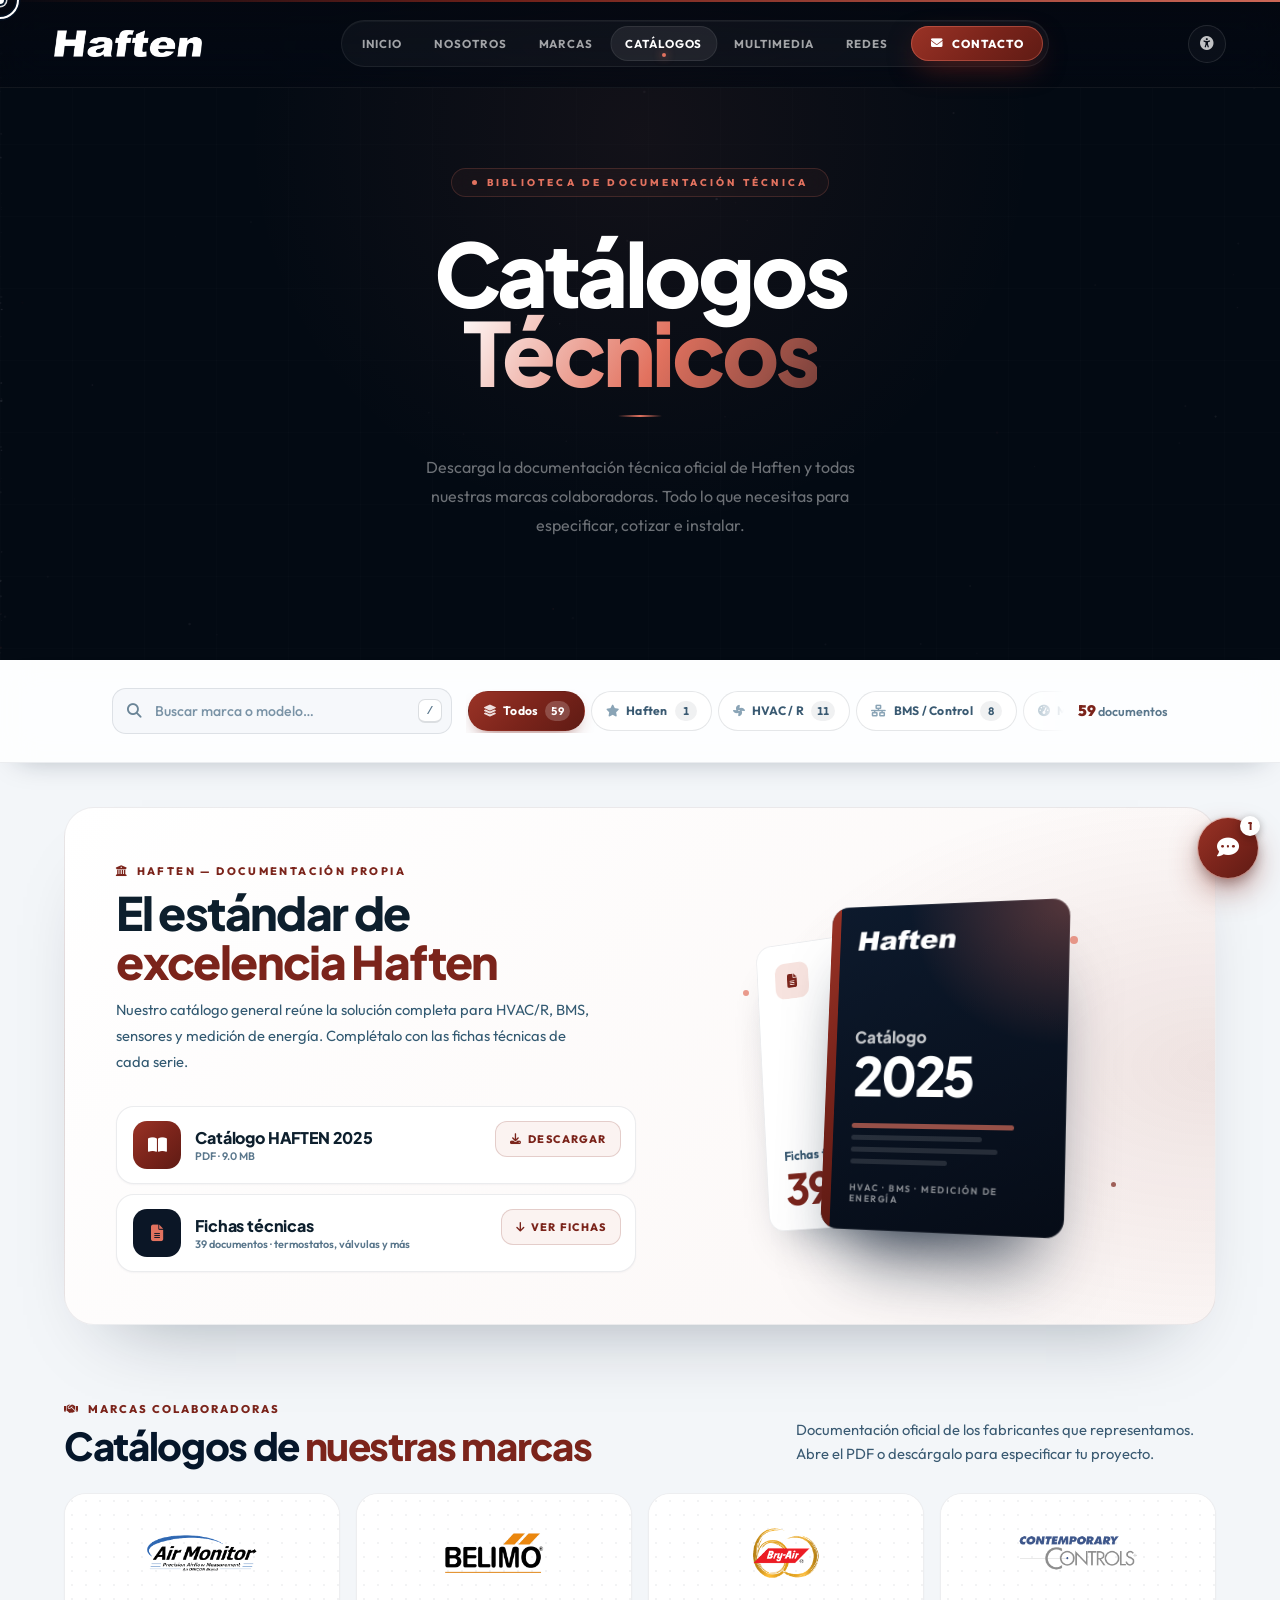
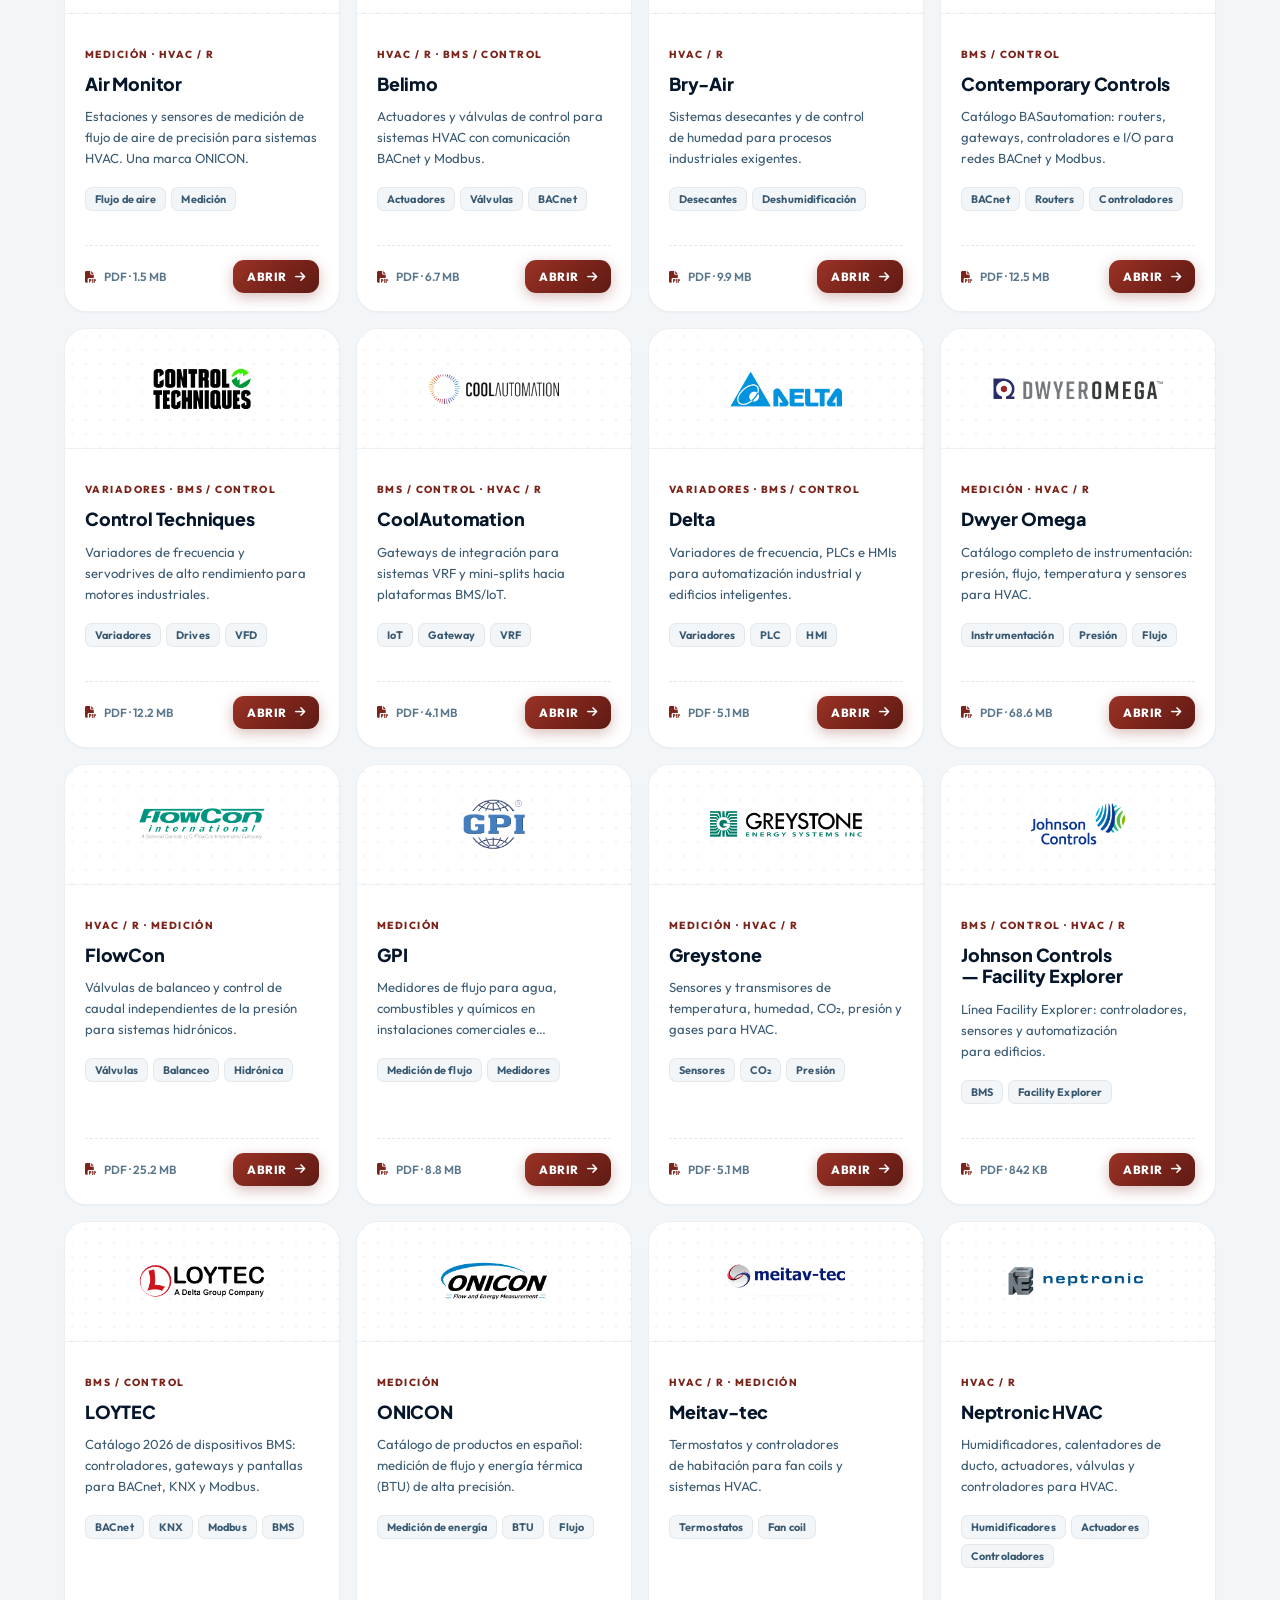
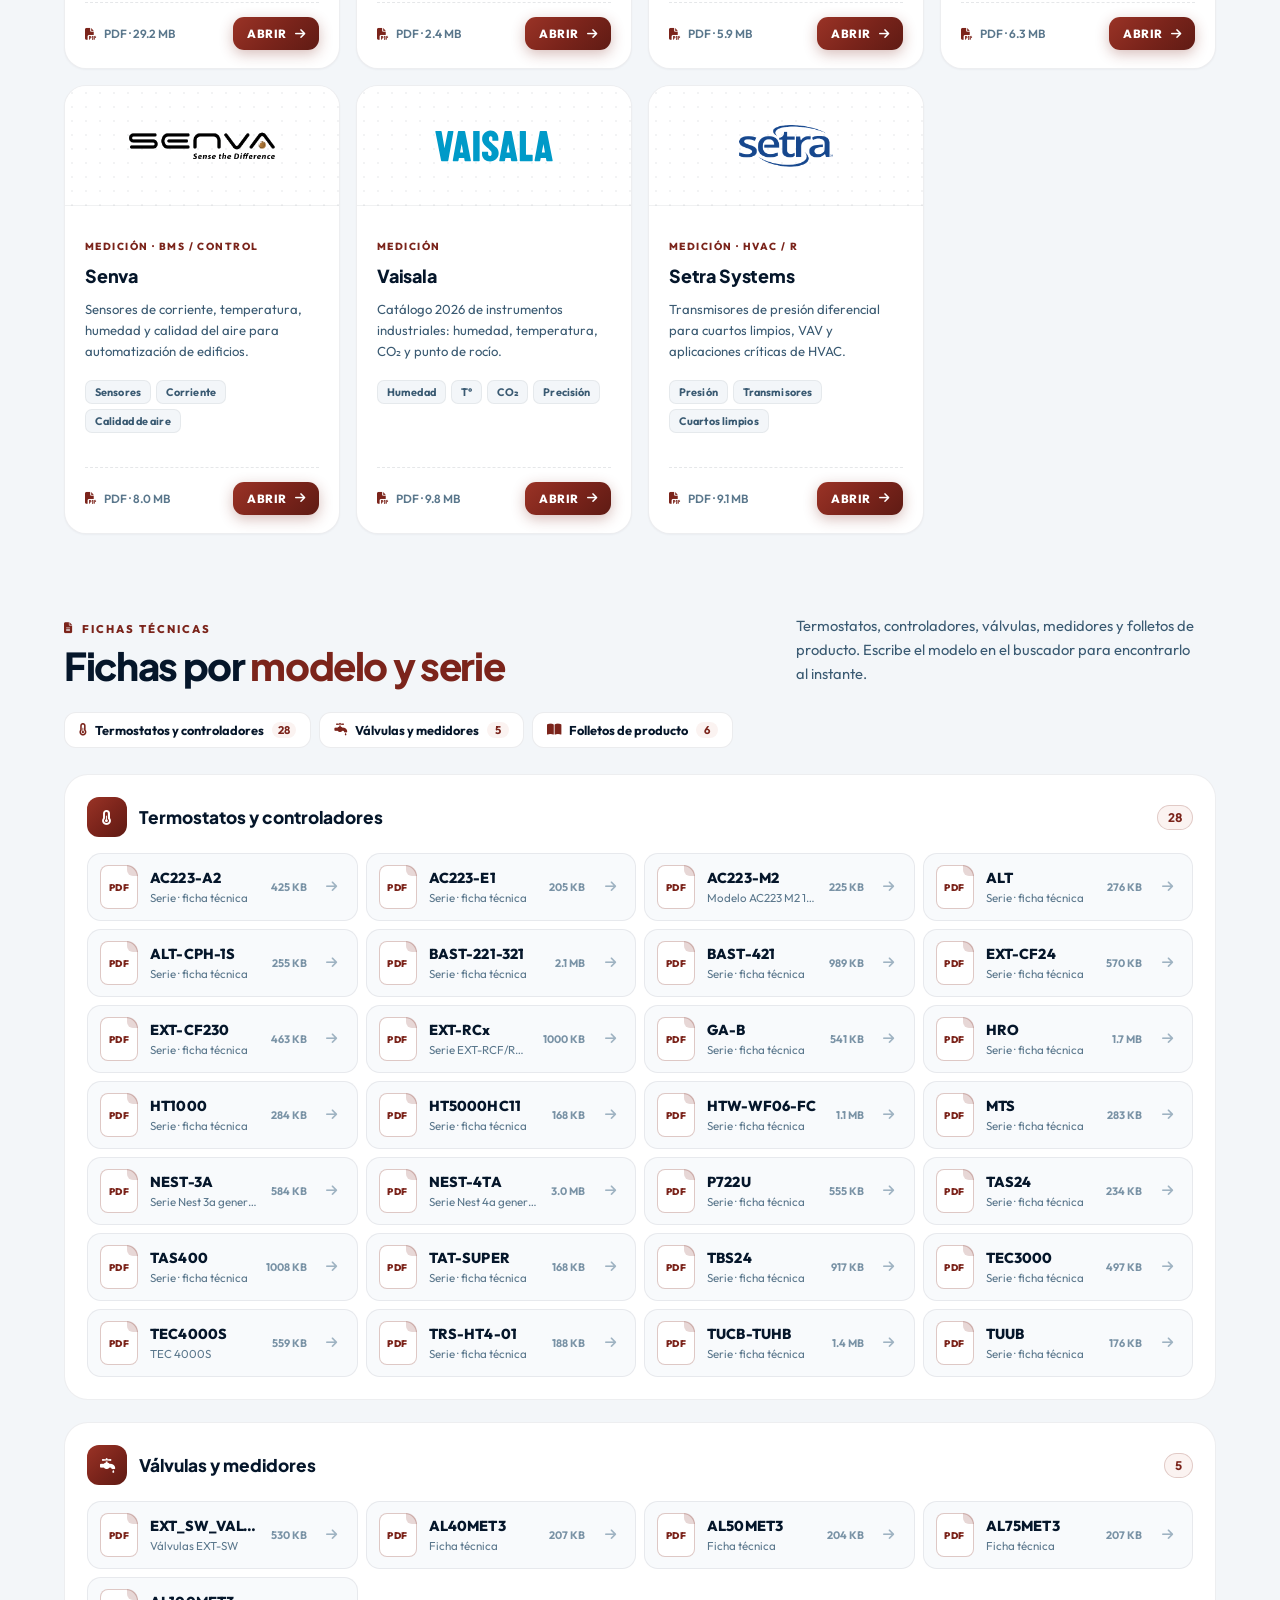
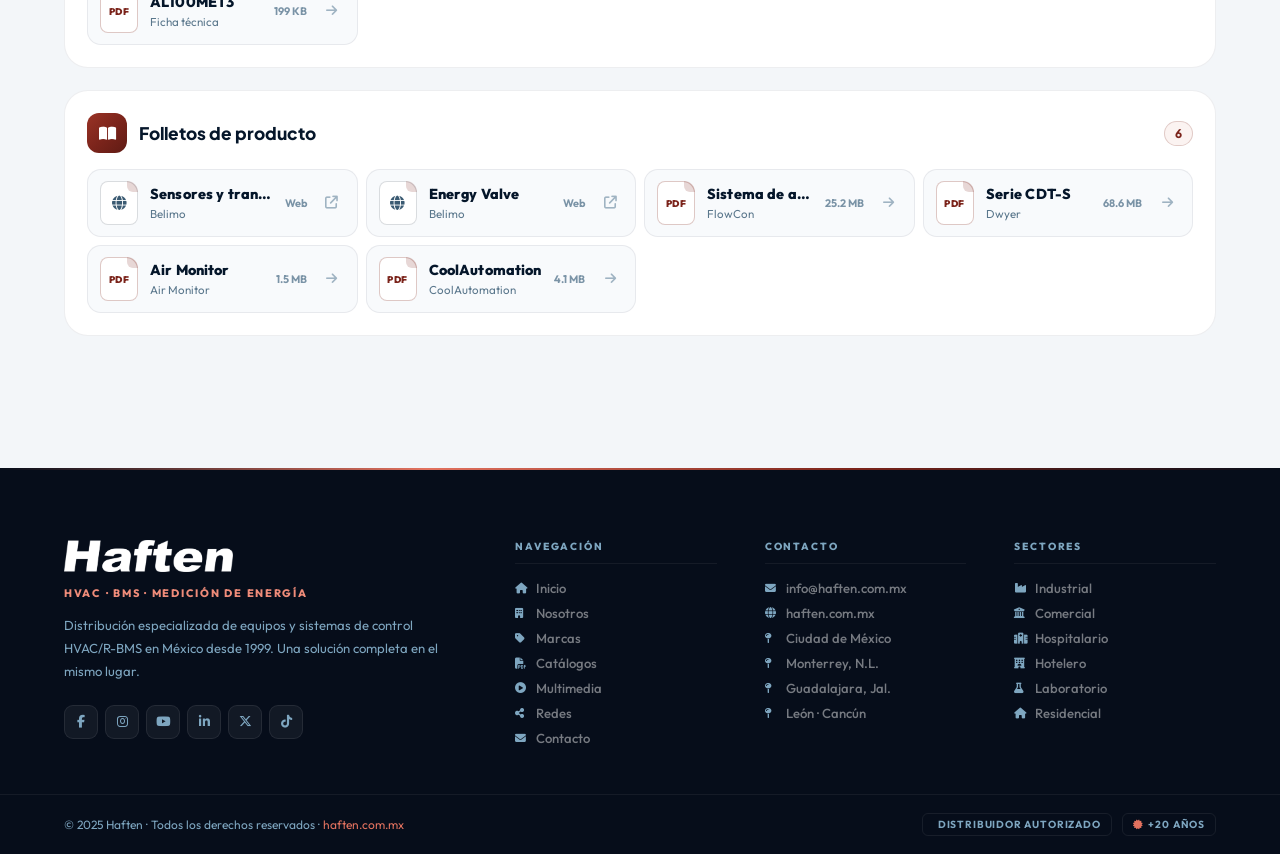
==== commit ed6e600d: "Sucursales, color oficial #7B241B, header, chat y explorador de catálogos - Sucursales: sección nuev" ====
--- a/catalogos.html
+++ b/catalogos.html
@@ -16,9 +16,9 @@
   <style>
     /* ── TOKENS — LIGHT THEME ── */
     :root {
-      --ac: #E11D48;
-      --ac-dark: #BE123C;
-      --ac-rgb: 225, 29, 72;
+      --ac: #7B241B;
+      --ac-dark: #5F1B14;
+      --ac-rgb: 123, 36, 27;
       --bg: #f0f4f8;
       --bg2: #ffffff;
       --bg3: #e6edf5;
@@ -31,7 +31,7 @@
       --ink: #ffffff;
       --ink2: #e6f2f8;
       --ink3: #cce4f0;
-      --border-d: rgba(225, 29, 72, .15);
+      --border-d: rgba(var(--ac-rgb), .15);
       --border-l: rgba(13, 31, 45, .1);
       --nav-h: 88px;
       --r: 14px;
@@ -505,8 +505,8 @@
     .page-hero-grid {
       position: absolute;
       inset: 0;
-      background-image: linear-gradient(rgba(0, 200, 232, .018) 1px, transparent 1px),
-        linear-gradient(90deg, rgba(0, 200, 232, .018) 1px, transparent 1px);
+      background-image: linear-gradient(rgba(255, 255, 255, .018) 1px, transparent 1px),
+        linear-gradient(90deg, rgba(255, 255, 255, .018) 1px, transparent 1px);
       background-size: 72px 72px
     }
 
@@ -518,7 +518,7 @@
       width: 800px;
       height: 800px;
       border-radius: 50%;
-      background: radial-gradient(ellipse, rgba(0, 200, 232, .07) 0%, transparent 70%);
+      background: radial-gradient(ellipse, rgba(226, 114, 95, .07) 0%, transparent 70%);
       pointer-events: none
     }
 
@@ -1505,6 +1505,8 @@
     .ficha-link:hover .ficha-go { color: var(--ac); transform: translateY(2px) }
   </style>
   <link rel="stylesheet" href="assets/css/site.css">
+  <link rel="stylesheet" href="assets/css/ui.css">
+  <link rel="stylesheet" href="assets/css/catalogos.css">
 </head>
 
 <body>
@@ -1586,18 +1588,20 @@
   <div class="filter-bar" id="filterBar">
     <div class="filter-inner">
       <div class="filter-search">
-        <i class="fa-solid fa-magnifying-glass"></i>
+        <i class="fa-solid fa-magnifying-glass" aria-hidden="true"></i>
         <label for="searchInput" class="sr-only">Buscar catálogo, marca o modelo</label>
-        <input type="search" id="searchInput" placeholder="Buscar catálogo, marca o modelo…" autocomplete="off">
+        <input type="search" id="searchInput" placeholder="Buscar marca o modelo…" autocomplete="off" spellcheck="false">
+        <button type="button" class="fs-clear" id="searchClear" aria-label="Borrar búsqueda" hidden><i class="fa-solid fa-xmark" aria-hidden="true"></i></button>
+        <kbd class="fs-kbd" aria-hidden="true">/</kbd>
       </div>
       <div class="filter-tabs" role="group" aria-label="Filtros por categoría">
-        <button type="button" class="f-tab active" data-cat="all" aria-pressed="true">Todos</button>
-        <button type="button" class="f-tab" data-cat="haften" aria-pressed="false">Haften</button>
-        <button type="button" class="f-tab" data-cat="hvac" aria-pressed="false">HVAC / R</button>
-        <button type="button" class="f-tab" data-cat="bms" aria-pressed="false">BMS / Control</button>
-        <button type="button" class="f-tab" data-cat="medicion" aria-pressed="false">Medición</button>
-        <button type="button" class="f-tab" data-cat="variadores" aria-pressed="false">Variadores</button>
-        <button type="button" class="f-tab" data-cat="fichas" aria-pressed="false">Fichas técnicas</button>
+        <button type="button" class="f-tab active" data-cat="all" aria-pressed="true"><i class="fa-solid fa-layer-group" aria-hidden="true"></i>Todos<span class="f-n"></span></button>
+        <button type="button" class="f-tab" data-cat="haften" aria-pressed="false"><i class="fa-solid fa-star" aria-hidden="true"></i>Haften<span class="f-n"></span></button>
+        <button type="button" class="f-tab" data-cat="hvac" aria-pressed="false"><i class="fa-solid fa-fan" aria-hidden="true"></i>HVAC / R<span class="f-n"></span></button>
+        <button type="button" class="f-tab" data-cat="bms" aria-pressed="false"><i class="fa-solid fa-network-wired" aria-hidden="true"></i>BMS / Control<span class="f-n"></span></button>
+        <button type="button" class="f-tab" data-cat="medicion" aria-pressed="false"><i class="fa-solid fa-gauge-high" aria-hidden="true"></i>Medición<span class="f-n"></span></button>
+        <button type="button" class="f-tab" data-cat="variadores" aria-pressed="false"><i class="fa-solid fa-bolt" aria-hidden="true"></i>Variadores<span class="f-n"></span></button>
+        <button type="button" class="f-tab" data-cat="fichas" aria-pressed="false"><i class="fa-solid fa-file-lines" aria-hidden="true"></i>Fichas técnicas<span class="f-n"></span></button>
       </div>
       <span class="filter-count" id="filterCount" role="status" aria-live="polite"></span>
     </div>
@@ -1608,49 +1612,61 @@
     <div class="container">
 
       <!-- ── HAFTEN PRINCIPAL ── -->
-      <div class="haften-feature rv">
-        <span class="haften-feature-badge"><i class="fa-solid fa-star"></i> Distribuidor Principal</span>
-        <div class="haften-feature-eyebrow"><i class="fa-solid fa-building-columns"></i> Haften — Catálogos Propios
+      <section class="haften-feature rv" aria-labelledby="hx-h">
+        <div class="hx-copy">
+          <div class="haften-feature-eyebrow"><i class="fa-solid fa-building-columns" aria-hidden="true"></i> Haften — Documentación propia</div>
+          <h2 id="hx-h" class="haften-feature-title">El estándar de<br><span>excelencia Haften</span></h2>
+          <p class="haften-feature-desc">Nuestro catálogo general reúne la solución completa para HVAC/R, BMS, sensores y medición de energía. Complétalo con las fichas técnicas de cada serie.</p>
+          <div class="haften-card-grid" id="haftenGrid"></div>
         </div>
-        <h2 class="haften-feature-title">El estándar de<br><span>excelencia Haften</span></h2>
-        <p class="haften-feature-desc">Haften es el distribuidor líder en HVAC/R, BMS, sensores y automatización en
-          México. Nuestros catálogos propios reúnen la solución completa para tus proyectos.</p>
-        <div class="haften-card-grid" id="haftenGrid">
-          <!-- populated by JS -->
+        <div class="hx-visual" aria-hidden="true">
+          <div class="hx-doc hx-doc-back">
+            <i class="fa-solid fa-file-lines"></i>
+            <span>Fichas técnicas</span>
+            <b id="hxFichas">39</b>
+          </div>
+          <div class="hx-doc hx-doc-front">
+            <img src="assets/logos/logo-haften-white.png" alt="">
+            <div class="hx-doc-t">Catálogo<b>2025</b></div>
+            <div class="hx-doc-lines"><i></i><i></i><i></i><i></i></div>
+            <div class="hx-doc-foot">HVAC · BMS · Medición de energía</div>
+          </div>
+          <span class="hx-spark s1"></span><span class="hx-spark s2"></span><span class="hx-spark s3"></span>
         </div>
+      </section>
+
+      <!-- ── COLABORADORES ── -->
+      <div class="cx-head rv" id="collabDivider">
+        <div>
+          <div class="cx-eyebrow"><i class="fa-solid fa-handshake" aria-hidden="true"></i> Marcas colaboradoras</div>
+          <h2 class="cx-title-sec">Catálogos de <span>nuestras marcas</span></h2>
+        </div>
+        <p class="cx-sub">Documentación oficial de los fabricantes que representamos. Abre el PDF o descárgalo para especificar tu proyecto.</p>
       </div>
 
-      <!-- ── COLABORADORES ── -->
-      <div class="sec-divider rv" id="collabDivider">
-        <div class="sec-divider-line"></div>
-        <div class="sec-divider-label"><i class="fa-solid fa-circle"></i> Marcas Colaboradoras <i
-            class="fa-solid fa-circle"></i></div>
-        <div class="sec-divider-line"></div>
-      </div>
-
-      <div class="collab-grid" id="collabGrid">
-        <!-- populated by JS -->
-      </div>
+      <div class="collab-grid" id="collabGrid"></div>
 
       <!-- ── FICHAS TÉCNICAS ── -->
       <section class="fichas-sec" id="fichas" aria-labelledby="fichas-h">
-        <div class="sec-divider rv">
-          <div class="sec-divider-line"></div>
-          <div class="sec-divider-label"><i class="fa-solid fa-circle"></i> Fichas Técnicas <i
-              class="fa-solid fa-circle"></i></div>
-          <div class="sec-divider-line"></div>
+        <div class="cx-head rv">
+          <div>
+            <div class="cx-eyebrow"><i class="fa-solid fa-file-lines" aria-hidden="true"></i> Fichas técnicas</div>
+            <h2 id="fichas-h" class="cx-title-sec">Fichas por <span>modelo y serie</span></h2>
+          </div>
+          <p class="cx-sub">Termostatos, controladores, válvulas, medidores y folletos de producto. Escribe el modelo en el buscador para encontrarlo al instante.</p>
         </div>
-        <div class="fichas-head rv">
-          <h2 id="fichas-h" class="haften-feature-title">Fichas <span>técnicas</span></h2>
-          <p class="haften-feature-desc">Termostatos, controladores, válvulas y medidores. Abre la ficha en PDF del
-            modelo que necesitas.</p>
-        </div>
+        <nav class="fx-jump" id="fxJump" aria-label="Grupos de fichas"></nav>
         <div id="fichasGroups"></div>
       </section>
 
-      <div class="empty-state" id="emptyState">
-        <div class="empty-icon"><i class="fa-solid fa-folder-open"></i></div>
-        <p>No se encontraron catálogos para tu búsqueda.</p>
+      <div class="empty-state" id="emptyState" role="status">
+        <div class="empty-icon"><i class="fa-solid fa-magnifying-glass" aria-hidden="true"></i></div>
+        <p class="empty-t">No encontramos documentos para “<span id="emptyQ"></span>”.</p>
+        <p class="empty-s">Revisa la ortografía, prueba con el nombre de la marca o pregúntale a nuestro asistente.</p>
+        <div class="empty-actions">
+          <button type="button" class="empty-btn" id="emptyReset"><i class="fa-solid fa-rotate-left" aria-hidden="true"></i> Ver todos</button>
+          <button type="button" class="empty-btn is-pri" id="emptyChat"><i class="fa-solid fa-comment-dots" aria-hidden="true"></i> Preguntar al asistente</button>
+        </div>
       </div>
 
     </div>
@@ -1780,7 +1796,7 @@
           p.x += p.vx; p.y += p.vy; p.age++;
           const lp = p.age / p.maxAge, a = (lp < .1 ? lp * 10 : lp > .72 ? (1 - lp) / .28 : 1) * .4;
           ctx.beginPath(); ctx.arc(p.x, p.y, p.sz, 0, Math.PI * 2);
-          ctx.fillStyle = p.warm ? `rgba(234,88,12,${a * .6})` : `rgba(0,200,232,${a})`; ctx.fill();
+          ctx.fillStyle = p.warm ? `rgba(226,114,95,${a * .6})` : `rgba(214,226,238,${a * .75})`; ctx.fill();
           if (p.age >= p.maxAge || p.x < -10 || p.x > W + 10 || p.y < -10 || p.y > H + 10) pts[i] = mkP();
         });
         requestAnimationFrame(draw);
@@ -1803,7 +1819,7 @@
   {
     "id": "airmonitor",
     "name": "Air Monitor",
-    "file": "assets/catalogos/air-monitor.pdf",
+    "file": "/WebSite/DownloadFileCatalog?fileID=8",
     "logo": "assets/logos/air-monitor.png",
     "size": "1.5 MB",
     "cats": [
@@ -1819,7 +1835,7 @@
   {
     "id": "belimo",
     "name": "Belimo",
-    "file": "assets/catalogos/belimo.pdf",
+    "file": "/WebSite/DownloadFileCatalog?fileID=9",
     "logo": "assets/logos/belimo.png",
     "size": "6.7 MB",
     "cats": [
@@ -1836,7 +1852,7 @@
   {
     "id": "bryair",
     "name": "Bry-Air",
-    "file": "assets/catalogos/bry-air.pdf",
+    "file": "/WebSite/DownloadFileCatalog?fileID=10",
     "logo": "assets/logos/bry-air.png",
     "size": "9.9 MB",
     "cats": [
@@ -1851,7 +1867,7 @@
   {
     "id": "contemporary",
     "name": "Contemporary Controls",
-    "file": "assets/catalogos/contemporary-controls.pdf",
+    "file": "/WebSite/DownloadFileCatalog?fileID=11",
     "logo": "assets/logos/contemporary-controls.png",
     "size": "12.5 MB",
     "cats": [
@@ -1867,7 +1883,7 @@
   {
     "id": "controltech",
     "name": "Control Techniques",
-    "file": "assets/catalogos/control-techniques.pdf",
+    "file": "/WebSite/DownloadFileCatalog?fileID=12",
     "logo": "assets/logos/control-techniques.png",
     "size": "12.2 MB",
     "cats": [
@@ -1884,7 +1900,7 @@
   {
     "id": "coolautomation",
     "name": "CoolAutomation",
-    "file": "assets/catalogos/cool-automation.pdf",
+    "file": "/WebSite/DownloadFileCatalog?fileID=13",
     "logo": "assets/logos/cool-automation.png",
     "size": "4.1 MB",
     "cats": [
@@ -1901,7 +1917,7 @@
   {
     "id": "delta",
     "name": "Delta",
-    "file": "assets/catalogos/delta.pdf",
+    "file": "/WebSite/DownloadFileCatalog?fileID=14",
     "logo": "assets/logos/delta-electronics.png",
     "size": "5.1 MB",
     "cats": [
@@ -1918,7 +1934,7 @@
   {
     "id": "dwyer",
     "name": "Dwyer Omega",
-    "file": "assets/catalogos/dwyer.pdf",
+    "file": "/WebSite/DownloadFileCatalog?fileID=15",
     "logo": "assets/logos/dwyer-omega.png",
     "size": "68.6 MB",
     "cats": [
@@ -1935,7 +1951,7 @@
   {
     "id": "flowcon",
     "name": "FlowCon",
-    "file": "assets/catalogos/flowcon.pdf",
+    "file": "/WebSite/DownloadFileCatalog?fileID=16",
     "logo": "assets/logos/flowcon.png",
     "size": "25.2 MB",
     "cats": [
@@ -1952,7 +1968,7 @@
   {
     "id": "gpi",
     "name": "GPI",
-    "file": "assets/catalogos/gpi.pdf",
+    "file": "/WebSite/DownloadFileCatalog?fileID=17",
     "logo": "assets/logos/gpi.png",
     "size": "8.8 MB",
     "cats": [
@@ -1967,7 +1983,7 @@
   {
     "id": "greystone",
     "name": "Greystone",
-    "file": "assets/catalogos/greystone.pdf",
+    "file": "/WebSite/DownloadFileCatalog?fileID=18",
     "logo": "assets/logos/greystone.png",
     "size": "5.1 MB",
     "cats": [
@@ -1984,7 +2000,7 @@
   {
     "id": "jci",
     "name": "Johnson Controls — Facility Explorer",
-    "file": "assets/catalogos/johnson-controls.pdf",
+    "file": "/WebSite/DownloadFileCatalog?fileID=19",
     "logo": "assets/logos/johnson-controls.png",
     "size": "842 KB",
     "cats": [
@@ -2000,7 +2016,7 @@
   {
     "id": "loytec",
     "name": "LOYTEC",
-    "file": "assets/catalogos/loytec.pdf",
+    "file": "/WebSite/DownloadFileCatalog?fileID=20",
     "logo": "assets/logos/loytec.png",
     "size": "29.2 MB",
     "cats": [
@@ -2017,7 +2033,7 @@
   {
     "id": "onicon",
     "name": "ONICON",
-    "file": "assets/catalogos/onicon.pdf",
+    "file": "/WebSite/DownloadFileCatalog?fileID=21",
     "logo": "assets/logos/onicon.png",
     "size": "2.4 MB",
     "cats": [
@@ -2033,7 +2049,7 @@
   {
     "id": "meitav",
     "name": "Meitav-tec",
-    "file": "assets/catalogos/meitav.pdf",
+    "file": "/WebSite/DownloadFileCatalog?fileID=22",
     "logo": "assets/logos/meitav-tec.png",
     "size": "5.9 MB",
     "cats": [
@@ -2049,7 +2065,7 @@
   {
     "id": "neptronic",
     "name": "Neptronic HVAC",
-    "file": "assets/catalogos/neptronic.pdf",
+    "file": "/WebSite/DownloadFileCatalog?fileID=23",
     "logo": "assets/logos/neptronic.png",
     "size": "6.3 MB",
     "cats": [
@@ -2065,7 +2081,7 @@
   {
     "id": "senva",
     "name": "Senva",
-    "file": "assets/catalogos/senva.pdf",
+    "file": "/WebSite/DownloadFileCatalog?fileID=24",
     "logo": "assets/logos/senva.png",
     "size": "8.0 MB",
     "cats": [
@@ -2082,7 +2098,7 @@
   {
     "id": "vaisala",
     "name": "Vaisala",
-    "file": "assets/catalogos/vaisala.pdf",
+    "file": "/WebSite/DownloadFileCatalog?fileID=25",
     "logo": "assets/logos/vaisala.svg",
     "size": "9.8 MB",
     "cats": [
@@ -2099,7 +2115,7 @@
   {
     "id": "setra",
     "name": "Setra Systems",
-    "file": "assets/catalogos/setra.pdf",
+    "file": "/WebSite/DownloadFileCatalog?fileID=27",
     "logo": "assets/logos/setra-systems.png",
     "size": "9.1 MB",
     "cats": [
@@ -2124,196 +2140,196 @@
         "name": "Serie AC223-A2",
         "code": "AC223-A2",
         "kw": "",
-        "file": "assets/fichas/AC223-A2.pdf",
+        "file": "/Documentos/AC223-A2.pdf",
         "size": "425 KB"
       },
       {
         "name": "Serie AC223-E1",
         "code": "AC223-E1",
         "kw": "AC223 E1 1S LP 24",
-        "file": "assets/fichas/AC223-E1.pdf",
+        "file": "/Documentos/AC223-E1.pdf",
         "size": "205 KB"
       },
       {
         "name": "Modelo AC223 M2 1S LP 24",
         "code": "AC223-M2",
         "kw": "AC223-M2",
-        "file": "assets/fichas/AC223-M2.pdf",
+        "file": "/Documentos/AC223-M2.pdf",
         "size": "225 KB"
       },
       {
         "name": "Serie ALT",
         "code": "ALT",
         "kw": "",
-        "file": "assets/fichas/ALT.pdf",
+        "file": "/Documentos/ALT.pdf",
         "size": "276 KB"
       },
       {
         "name": "Serie ALT-CPH-1S",
         "code": "ALT-CPH-1S",
         "kw": "ALT24-CPH-1S",
-        "file": "assets/fichas/ALT-CPH-1S.pdf",
+        "file": "/Documentos/ALT-CPH-1S.pdf",
         "size": "255 KB"
       },
       {
         "name": "Serie BAST-221-321",
         "code": "BAST-221-321",
         "kw": "BAST",
-        "file": "assets/fichas/BAST-221-321.pdf",
+        "file": "/Documentos/BAST-221-321.pdf",
         "size": "2.1 MB"
       },
       {
         "name": "Serie BAST-421",
         "code": "BAST-421",
         "kw": "BAST",
-        "file": "assets/fichas/BAST-421.pdf",
+        "file": "/Documentos/BAST-421.pdf",
         "size": "989 KB"
       },
       {
         "name": "Serie EXT-CF24",
         "code": "EXT-CF24",
         "kw": "Serie1 CF",
-        "file": "assets/fichas/EXT-CF24.pdf",
+        "file": "/Documentos/EXT-CF24.pdf",
         "size": "570 KB"
       },
       {
         "name": "Serie EXT-CF230",
         "code": "EXT-CF230",
         "kw": "Serie2 CF",
-        "file": "assets/fichas/EXT-CF230.pdf",
+        "file": "/Documentos/EXT-CF230.pdf",
         "size": "463 KB"
       },
       {
         "name": "Serie EXT-RCF/RCPB",
         "code": "EXT-RCx",
         "kw": "EXT-RC-PB-24",
-        "file": "assets/fichas/EXT-RCx.pdf",
+        "file": "/Documentos/EXT-RCx.pdf",
         "size": "1000 KB"
       },
       {
         "name": "Serie GA-B",
         "code": "GA-B",
         "kw": "",
-        "file": "assets/fichas/GA-B.pdf",
+        "file": "/Documentos/GA-B.pdf",
         "size": "541 KB"
       },
       {
         "name": "Serie HRO",
         "code": "HRO",
         "kw": "",
-        "file": "assets/fichas/HRO.pdf",
+        "file": "/Documentos/HRO.pdf",
         "size": "1.7 MB"
       },
       {
         "name": "Serie HT1000",
         "code": "HT1000",
         "kw": "",
-        "file": "assets/fichas/HT1000.pdf",
+        "file": "/Documentos/HT1000.pdf",
         "size": "284 KB"
       },
       {
         "name": "Serie HT5000HC11",
         "code": "HT5000HC11",
         "kw": "HT500",
-        "file": "assets/fichas/HT5000HC11.pdf",
+        "file": "/Documentos/HT5000HC11.pdf",
         "size": "168 KB"
       },
       {
         "name": "Serie HTW-WF06-FC",
         "code": "HTW-WF06-FC",
         "kw": "HTW-WF06-FC-2W",
-        "file": "assets/fichas/HTW-WF06-FC.pdf",
+        "file": "/Documentos/HTW-WF06-FC.pdf",
         "size": "1.1 MB"
       },
       {
         "name": "Serie MTS",
         "code": "MTS",
         "kw": "",
-        "file": "assets/fichas/MTS.pdf",
+        "file": "/Documentos/MTS.pdf",
         "size": "283 KB"
       },
       {
         "name": "Serie Nest 3a generación",
         "code": "NEST-3A",
         "kw": "Nest Learning",
-        "file": "assets/fichas/NEST-3A.pdf",
+        "file": "/Documentos/NEST%203A.pdf",
         "size": "584 KB"
       },
       {
         "name": "Serie Nest 4a generación",
         "code": "NEST-4TA",
         "kw": "Nest Learning 4 generación con sensor",
-        "file": "assets/fichas/NEST-4TA.pdf",
+        "file": "/Documentos/NEST%204TA.pdf",
         "size": "3.0 MB"
       },
       {
         "name": "Serie P722U",
         "code": "P722U",
         "kw": "PT22U P722U-010",
-        "file": "assets/fichas/P722U.pdf",
+        "file": "/Documentos/P722U.pdf",
         "size": "555 KB"
       },
       {
         "name": "Serie TAS24",
         "code": "TAS24",
         "kw": "TAS241A",
-        "file": "assets/fichas/TAS24.pdf",
+        "file": "/Documentos/TAS24.pdf",
         "size": "234 KB"
       },
       {
         "name": "Serie TAS400",
         "code": "TAS400",
         "kw": "Serie TAS",
-        "file": "assets/fichas/TAS400.pdf",
+        "file": "/Documentos/TAS400.pdf",
         "size": "1008 KB"
       },
       {
         "name": "Serie TAT-SUPER",
         "code": "TAT-SUPER",
         "kw": "",
-        "file": "assets/fichas/TAT-SUPER.pdf",
+        "file": "/Documentos/TAT-SUPER.pdf",
         "size": "168 KB"
       },
       {
         "name": "Serie TBS24",
         "code": "TBS24",
         "kw": "Serie TBS",
-        "file": "assets/fichas/TBS24.pdf",
+        "file": "/Documentos/TBS24.pdf",
         "size": "917 KB"
       },
       {
         "name": "Serie TEC3000",
         "code": "TEC3000",
         "kw": "",
-        "file": "assets/fichas/TEC3000.pdf",
+        "file": "/Documentos/TEC3000.pdf",
         "size": "497 KB"
       },
       {
         "name": "TEC 4000S",
         "code": "TEC4000S",
         "kw": "TEC4000S",
-        "file": "assets/fichas/TEC4000S.pdf",
+        "file": "/catalogs/TEC4000S.PDF",
         "size": "559 KB"
       },
       {
         "name": "Serie TRS-HT4-01",
         "code": "TRS-HT4-01",
         "kw": "TRS-HT4/01",
-        "file": "assets/fichas/TRS-HT4-01.pdf",
+        "file": "/Documentos/TRS-HT4-01.pdf",
         "size": "188 KB"
       },
       {
         "name": "Serie TUCB-TUHB",
         "code": "TUCB-TUHB",
         "kw": "Serie TU",
-        "file": "assets/fichas/TUCB-TUHB.pdf",
+        "file": "/Documentos/TUCB-TUHB.pdf",
         "size": "1.4 MB"
       },
       {
         "name": "Serie TUUB",
         "code": "TUUB",
         "kw": "",
-        "file": "assets/fichas/TUUB.pdf",
+        "file": "/Documentos/TUUB.pdf",
         "size": "176 KB"
       }
     ]
@@ -2327,35 +2343,35 @@
         "name": "Válvulas EXT-SW",
         "code": "EXT_SW_VALVES",
         "kw": "válvulas EXTS",
-        "file": "assets/fichas/EXT_SW_VALVES.pdf",
+        "file": "/catalogs/EXT_SW_VALVES.pdf",
         "size": "530 KB"
       },
       {
         "name": "Ficha técnica AL40MET3",
         "code": "AL40MET3",
         "kw": "",
-        "file": "assets/fichas/AL40MET3.pdf",
+        "file": "/catalogs/Ficha%20tecnica%20AL40MET3.pdf",
         "size": "207 KB"
       },
       {
         "name": "Ficha técnica AL50MET3",
         "code": "AL50MET3",
         "kw": "",
-        "file": "assets/fichas/AL50MET3.pdf",
+        "file": "/catalogs/Ficha%20tecnica%20AL50MET3.pdf",
         "size": "204 KB"
       },
       {
         "name": "Ficha técnica AL75MET3",
         "code": "AL75MET3",
         "kw": "",
-        "file": "assets/fichas/AL75MET3.pdf",
+        "file": "/catalogs/Ficha%20tecnica%20AL75MET3.pdf",
         "size": "207 KB"
       },
       {
         "name": "Ficha técnica AL100MET3",
         "code": "AL100MET3",
         "kw": "",
-        "file": "assets/fichas/AL100MET3.pdf",
+        "file": "/catalogs/Ficha%20tecnica%20AL100MET3.pdf",
         "size": "199 KB"
       }
     ]
@@ -2385,7 +2401,7 @@
         "name": "Sistema de ahorro de energía independiente de la presión",
         "code": "FlowCon",
         "kw": "FlowCon",
-        "file": "assets/catalogos/flowcon.pdf",
+        "file": "/documentos/flowcon.pdf",
         "ext": false,
         "size": "25.2 MB"
       },
@@ -2393,7 +2409,7 @@
         "name": "Serie CDT-S",
         "code": "Dwyer",
         "kw": "Dwyer",
-        "file": "assets/catalogos/dwyer.pdf",
+        "file": "/documentos/dwyer.pdf",
         "ext": false,
         "size": "68.6 MB"
       },
@@ -2401,7 +2417,7 @@
         "name": "Air Monitor",
         "code": "Air Monitor",
         "kw": "Air Monitor",
-        "file": "assets/catalogos/air-monitor.pdf",
+        "file": "/documentos/air%20monitor.pdf",
         "ext": false,
         "size": "1.5 MB"
       },
@@ -2409,7 +2425,7 @@
         "name": "CoolAutomation",
         "code": "CoolAutomation",
         "kw": "CoolAutomation",
-        "file": "assets/catalogos/cool-automation.pdf",
+        "file": "/WebSite/DownloadFileCatalog?fileID=13",
         "ext": false,
         "size": "4.1 MB"
       }
@@ -2418,136 +2434,158 @@
 ];
     // CATALOG:END
 
-    // ── BUILD HAFTEN GRID ──
+    // ── EXPLORADOR DE CATÁLOGOS ──
     const esc = s => String(s).replace(/[&<>"']/g, c => ({ '&': '&amp;', '<': '&lt;', '>': '&gt;', '"': '&quot;', "'": '&#39;' }[c]));
+    const norm = s => String(s).normalize('NFD').replace(/[̀-ͯ]/g, '').toLowerCase();
+    const CAT_LABEL = { hvac: 'HVAC / R', bms: 'BMS / Control', medicion: 'Medición', variadores: 'Variadores' };
+    const fichaTotal = fichaGroups.reduce((n, g) => n + g.items.length, 0);
+    document.getElementById('hxFichas').textContent = fichaTotal;
+
+    // resalta coincidencias sin romper acentos
+    function mark(text, q) {
+      if (!q) return esc(text);
+      const n = norm(text); let out = '', i = 0, k;
+      while ((k = n.indexOf(q, i)) >= 0) { out += esc(text.slice(i, k)) + '<mark>' + esc(text.slice(k, k + q.length)) + '</mark>'; i = k + q.length; }
+      return out + esc(text.slice(i));
+    }
+
+    // ── HAFTEN ──
     const haftenGrid = document.getElementById('haftenGrid');
     haftenCatalogs.forEach(c => {
-      const el = document.createElement('a');
-      el.className = 'haf-card';
-      el.href = c.file;
-      el.target = '_blank';
-      el.rel = 'noopener';
-      el.innerHTML = `
-    <div class="haf-card-icon"><i class="${c.icon}" aria-hidden="true"></i></div>
-    <div>
-      <div class="haf-card-name">${esc(c.name)}</div>
-      <div class="haf-card-size">PDF · ${c.size}</div>
-    </div>
-    <div class="haf-card-btn">
-      <i class="fa-solid fa-download" aria-hidden="true"></i> Descargar
-    </div>`;
-      haftenGrid.appendChild(el);
+      haftenGrid.insertAdjacentHTML('beforeend', `
+      <a class="haf-card" href="${c.file}" target="_blank" rel="noopener">
+        <span class="haf-card-icon"><i class="${c.icon}" aria-hidden="true"></i></span>
+        <span class="haf-card-txt"><span class="haf-card-name">${esc(c.name)}</span><span class="haf-card-size">PDF · ${c.size}</span></span>
+        <span class="haf-card-btn"><i class="fa-solid fa-download" aria-hidden="true"></i> Descargar</span>
+      </a>`);
     });
-    // acceso directo a fichas técnicas dentro de la tarjeta Haften
-    (function () {
-      const total = fichaGroups.reduce((n, g) => n + g.items.length, 0);
-      const el = document.createElement('a');
-      el.className = 'haf-card';
-      el.href = '#fichas';
-      el.innerHTML = `
-    <div class="haf-card-icon"><i class="fa-solid fa-file-lines" aria-hidden="true"></i></div>
-    <div>
-      <div class="haf-card-name">Fichas técnicas</div>
-      <div class="haf-card-size">${total} documentos · Termostatos, válvulas y más</div>
-    </div>
-    <div class="haf-card-btn">
-      <i class="fa-solid fa-arrow-down" aria-hidden="true"></i> Ver fichas
-    </div>`;
-      haftenGrid.appendChild(el);
-    })();
-
-    // ── SCROLL REVEAL ──
-    const io = new IntersectionObserver(entries => { entries.forEach(e => { if (e.isIntersecting) { e.target.classList.add('on'); io.unobserve(e.target) } }) }, { threshold: .06 });
-
-    // ── BUILD COLLAB GRID ──
+    haftenGrid.insertAdjacentHTML('beforeend', `
+      <a class="haf-card is-alt" href="#fichas">
+        <span class="haf-card-icon"><i class="fa-solid fa-file-lines" aria-hidden="true"></i></span>
+        <span class="haf-card-txt"><span class="haf-card-name">Fichas técnicas</span><span class="haf-card-size">${fichaTotal} documentos · termostatos, válvulas y más</span></span>
+        <span class="haf-card-btn"><i class="fa-solid fa-arrow-down" aria-hidden="true"></i> Ver fichas</span>
+      </a>`);
+
+    // ── MARCAS ──
     const collabGrid = document.getElementById('collabGrid');
     collabCatalogs.forEach((c, i) => {
       const el = document.createElement('article');
-      el.className = `cat-card rv d${(i % 5) + 1}`;
+      el.className = 'cat-card';
+      el.style.setProperty('--i', i % 8);
       el.dataset.cats = c.cats.join(' ');
-      el.dataset.search = [c.name, c.tags.join(' '), c.desc].join(' ').toLowerCase();
+      el.dataset.search = norm([c.name, c.tags.join(' '), c.desc, c.cats.map(k => CAT_LABEL[k]).join(' ')].join(' '));
       el.innerHTML = `
       <div class="cat-logo-area"><img src="${c.logo}" alt="${esc(c.name)}" loading="lazy" onerror="this.style.display='none';this.nextElementSibling.style.display='flex'"><div class="cat-fallback-name" style="display:none">${esc(c.name)}</div></div>
       <div class="cat-body">
-        <div class="cat-brand-label">Marca Colaboradora</div>
-        <h3 class="cat-title">${esc(c.name)}</h3>
-        <p style="font-size:.82rem;color:var(--text-2);line-height:1.65;margin-top:4px">${esc(c.desc)}</p>
-        <div class="cat-tags">${c.tags.map((t, idx) => `<span class="cat-tag${idx < 2 ? ' hi' : ''}">${esc(t)}</span>`).join('')}</div>
+        <div class="cat-brand-label">${c.cats.map(k => CAT_LABEL[k]).join(' · ')}</div>
+        <h3 class="cat-title" data-t="${esc(c.name)}">${esc(c.name)}</h3>
+        <p class="cat-desc">${esc(c.desc)}</p>
+        <div class="cat-tags">${c.tags.map(t => `<span class="cat-tag">${esc(t)}</span>`).join('')}</div>
       </div>
       <div class="cat-footer">
-        <span class="cat-size"><i class="fa-solid fa-file-pdf" style="color:var(--text-3);margin-right:5px" aria-hidden="true"></i>PDF · ${c.size}</span>
-        <a href="${c.file}" target="_blank" rel="noopener" class="cat-dl-btn" aria-label="Descargar catálogo ${esc(c.name)} (PDF, ${c.size})">
-          <i class="fa-solid fa-download" aria-hidden="true"></i> Descargar
+        <span class="cat-size"><i class="fa-solid fa-file-pdf" aria-hidden="true"></i>PDF · ${c.size}</span>
+        <a href="${c.file}" target="_blank" rel="noopener" class="cat-dl-btn" aria-label="Abrir catálogo ${esc(c.name)} (PDF, ${c.size})">
+          Abrir <i class="fa-solid fa-arrow-right" aria-hidden="true"></i>
         </a>
       </div>`;
       collabGrid.appendChild(el);
     });
 
-    // ── BUILD FICHAS ──
+    // ── FICHAS ──
     const fichasWrap = document.getElementById('fichasGroups');
+    const jump = document.getElementById('fxJump');
     fichaGroups.forEach(g => {
+      const isBro = g.id === 'folletos';
+      jump.insertAdjacentHTML('beforeend', `<a href="#fx-${g.id}" class="fx-jump-a" data-group="${g.id}"><i class="${g.icon}" aria-hidden="true"></i>${esc(g.title)}<span>${g.items.length}</span></a>`);
       const sec = document.createElement('div');
       sec.className = 'ficha-group rv';
+      sec.id = 'fx-' + g.id;
       sec.dataset.group = g.id;
       sec.innerHTML = `
-      <h3 class="ficha-group-title"><i class="${g.icon}" aria-hidden="true"></i> ${esc(g.title)} <span class="ficha-group-count">${g.items.length}</span></h3>
-      <ul class="ficha-grid">${g.items.map(f => `
-        <li class="ficha" data-search="${esc([f.name, f.code, f.kw, g.title].join(' ').toLowerCase())}">
-          <a href="${f.file}" target="_blank" rel="noopener" class="ficha-link">
-            <span class="ficha-ico"><i class="fa-solid ${f.ext ? 'fa-arrow-up-right-from-square' : 'fa-file-pdf'}" aria-hidden="true"></i></span>
-            <span class="ficha-txt"><span class="ficha-name">${esc(f.name)}</span><span class="ficha-meta">${esc(f.code)} · ${f.size}</span></span>
-            <span class="ficha-go" aria-hidden="true"><i class="fa-solid fa-download"></i></span>
+      <h3 class="ficha-group-title"><span class="fg-ico"><i class="${g.icon}" aria-hidden="true"></i></span>${esc(g.title)}<span class="ficha-group-count">${g.items.length}</span></h3>
+      <ul class="ficha-grid">${g.items.map(f => {
+        const main = isBro ? f.name : f.code;
+        const sub = isBro ? f.code : (norm(f.name).includes(norm(f.code)) ? (f.name.startsWith('Serie') ? 'Serie · ficha técnica' : 'Ficha técnica') : f.name);
+        return `
+        <li class="ficha" data-search="${esc(norm([f.name, f.code, f.kw, g.title].join(' ')))}">
+          <a href="${f.file}" target="_blank" rel="noopener" class="ficha-link" aria-label="${esc(f.name)} (${f.ext ? 'sitio externo' : 'PDF, ' + f.size})">
+            <span class="ficha-ico ${f.ext ? 'is-ext' : ''}">${f.ext ? '<i class="fa-solid fa-globe" aria-hidden="true"></i>' : 'PDF'}</span>
+            <span class="ficha-txt"><span class="ficha-name" data-t="${esc(main)}">${esc(main)}</span><span class="ficha-meta" data-t="${esc(sub)}">${esc(sub)}</span></span>
+            <span class="ficha-size">${f.ext ? 'Web' : f.size}</span>
+            <span class="ficha-go" aria-hidden="true"><i class="fa-solid ${f.ext ? 'fa-arrow-up-right-from-square' : 'fa-arrow-right'}"></i></span>
           </a>
-        </li>`).join('')}
+        </li>`;
+      }).join('')}
       </ul>`;
       fichasWrap.appendChild(sec);
     });
 
-    document.querySelectorAll('.rv').forEach(el => io.observe(el));
-
-    // ── FILTER & SEARCH ──
+    // ── APARICIÓN AL HACER SCROLL ──
+    const io = new IntersectionObserver(entries => { entries.forEach(e => { if (e.isIntersecting) { e.target.classList.add('on'); io.unobserve(e.target) } }) }, { threshold: .06 });
+    document.querySelectorAll('.rv, .cat-card').forEach(el => io.observe(el));
+
+    // ── FILTRO Y BÚSQUEDA ──
     const searchInput = document.getElementById('searchInput');
+    const clearBtn = document.getElementById('searchClear');
     const filterTabs = document.querySelectorAll('.f-tab');
     const filterCount = document.getElementById('filterCount');
     const emptyState = document.getElementById('emptyState');
     const haftenFeature = document.querySelector('.haften-feature');
     const collabDivider = document.getElementById('collabDivider');
     const fichasSec = document.getElementById('fichas');
+    const cards = [...document.querySelectorAll('.cat-card')];
+    const fichas = [...document.querySelectorAll('.ficha')];
     let currentCat = 'all';
-    const norm = s => s.normalize('NFD').replace(/[̀-ͯ]/g, '').toLowerCase();
+
+    function matches(q) {
+      const haften = !q || norm('haften catalogo 2025 general').includes(q);
+      const byCat = { all: 0, haften: haften ? 1 : 0, hvac: 0, bms: 0, medicion: 0, variadores: 0, fichas: 0 };
+      cards.forEach(c => { if (!q || c.dataset.search.includes(q)) { byCat.all++; c.dataset.cats.split(' ').forEach(k => byCat[k]++); } });
+      fichas.forEach(f => { if (!q || f.dataset.search.includes(q)) { byCat.fichas++; byCat.all++; } });
+      byCat.all += byCat.haften;
+      return byCat;
+    }
 
     function filterCatalogs() {
-      const q = norm(searchInput.value.trim());
+      const raw = searchInput.value.trim(), q = norm(raw);
+      clearBtn.hidden = !raw;
       const showCollab = !['haften', 'fichas'].includes(currentCat);
       const showFichas = currentCat === 'all' || currentCat === 'fichas';
       let nCollab = 0, nFichas = 0;
 
-      document.querySelectorAll('.cat-card').forEach(card => {
-        const show = showCollab && (currentCat === 'all' || card.dataset.cats.split(' ').includes(currentCat)) && (!q || norm(card.dataset.search).includes(q));
+      cards.forEach(card => {
+        const show = showCollab && (currentCat === 'all' || card.dataset.cats.split(' ').includes(currentCat)) && (!q || card.dataset.search.includes(q));
         card.classList.toggle('hidden', !show);
-        if (show) nCollab++;
+        if (show) { nCollab++; const t = card.querySelector('.cat-title'); t.innerHTML = mark(t.dataset.t, q); }
       });
       document.querySelectorAll('.ficha-group').forEach(g => {
         let n = 0;
         g.querySelectorAll('.ficha').forEach(f => {
-          const show = showFichas && (!q || norm(f.dataset.search).includes(q));
+          const show = showFichas && (!q || f.dataset.search.includes(q));
           f.hidden = !show;
-          if (show) n++;
+          if (show) { n++; f.querySelectorAll('[data-t]').forEach(s => s.innerHTML = mark(s.dataset.t, q)); }
         });
         g.hidden = n === 0;
+        const j = jump.querySelector(`[data-group="${g.dataset.group}"]`);
+        j.hidden = n === 0; j.querySelector('span').textContent = n;
         nFichas += n;
       });
 
-      const showHaften = (currentCat === 'all' || currentCat === 'haften') && (!q || 'haften catalogo 2025'.includes(q));
+      const showHaften = (currentCat === 'all' || currentCat === 'haften') && (!q || norm('haften catalogo 2025 general').includes(q));
       haftenFeature.hidden = !showHaften;
       collabDivider.hidden = nCollab === 0;
+      collabGrid.hidden = nCollab === 0;
       fichasSec.hidden = nFichas === 0;
 
+      const counts = matches(q);
+      filterTabs.forEach(t => { const n = counts[t.dataset.cat]; t.querySelector('.f-n').textContent = n; t.classList.toggle('is-zero', !n); });
       const total = nCollab + nFichas + (showHaften ? haftenCatalogs.length : 0);
-      filterCount.textContent = `${total} documento${total === 1 ? '' : 's'}`;
+      filterCount.innerHTML = `<b>${total}</b> documento${total === 1 ? '' : 's'}`;
+      document.getElementById('emptyQ').textContent = raw || CAT_LABEL[currentCat] || '';
       emptyState.classList.toggle('show', total === 0);
     }
 
+    let tm;
     filterTabs.forEach(tab => {
       tab.addEventListener('click', () => {
         filterTabs.forEach(t => { t.classList.remove('active'); t.setAttribute('aria-pressed', 'false') });
@@ -2555,14 +2593,32 @@
         tab.setAttribute('aria-pressed', 'true');
         currentCat = tab.dataset.cat;
         filterCatalogs();
+        const box = tab.parentNode; if (box.scrollWidth > box.clientWidth) box.scrollTo({ left: tab.offsetLeft - 16, behavior: 'smooth' });
       });
     });
-    searchInput.addEventListener('input', filterCatalogs);
-
-    // INIT
+    searchInput.addEventListener('input', () => {
+      clearTimeout(tm); tm = setTimeout(filterCatalogs, 90);
+      try { const u = new URL(location); searchInput.value ? u.searchParams.set('q', searchInput.value) : u.searchParams.delete('q'); history.replaceState(null, '', u); } catch (e) { }
+    });
+    searchInput.addEventListener('keydown', e => { if (e.key === 'Escape' && searchInput.value) { e.stopPropagation(); searchInput.value = ''; filterCatalogs(); } });
+    clearBtn.addEventListener('click', () => { searchInput.value = ''; filterCatalogs(); searchInput.focus(); });
+    document.addEventListener('keydown', e => {
+      if (e.key === '/' && !/input|textarea|select/i.test(document.activeElement.tagName)) { e.preventDefault(); searchInput.focus(); }
+    });
+    document.getElementById('emptyReset').addEventListener('click', () => { searchInput.value = ''; filterTabs[0].click(); searchInput.focus(); });
+    document.getElementById('emptyChat').addEventListener('click', () => { window.HaftenChat ? window.HaftenChat.ask(searchInput.value || 'Busco un catálogo') : location.href = '/contacto'; });
+    jump.addEventListener('click', e => { const a = e.target.closest('a'); if (!a) return; e.preventDefault(); document.querySelector(a.getAttribute('href')).scrollIntoView({ behavior: 'smooth', block: 'start' }); });
+
+    // barra fija: sombra al despegarse
+    const bar = document.getElementById('filterBar');
+    new IntersectionObserver(([e]) => bar.classList.toggle('is-stuck', e.intersectionRatio < 1), { threshold: 1, rootMargin: '-1px 0px 0px 0px' }).observe(bar);
+
+    // INIT (admite ?q= para enlazar búsquedas)
+    try { const q0 = new URLSearchParams(location.search).get('q'); if (q0) searchInput.value = q0; } catch (e) { }
     filterCatalogs();
   </script>
   <script src="assets/js/site.js"></script>
+  <script src="assets/js/ui.js"></script>
 </body>
 
 </html>
--- a/assets/css/ui.css
+++ b/assets/css/ui.css
@@ -0,0 +1,706 @@
+/* ════════════════════════════════════════════════
+   HAFTEN — sistema de color, header y chat (todas las páginas)
+   Se carga después de site.css.
+════════════════════════════════════════════════ */
+
+/* ── COLOR OFICIAL ──
+   #7B241B es el rojo de marca. Sobre fondos claros se usa tal cual (contraste 10:1
+   con blanco). Sobre fondos oscuros se usa su versión clara --brand-300 para textos
+   e íconos, y el rojo oficial para rellenos (botones, insignias). */
+:root {
+  --brand: #7B241B;
+  --brand-rgb: 123, 36, 27;
+  --brand-900: #3A0F0B;
+  --brand-800: #4E150F;
+  --brand-700: #5F1B14;
+  --brand-600: #6E2018;
+  --brand-500: #8F2D22;
+  --brand-400: #B4483A;
+  --brand-300: #E2725F;
+  --brand-300-rgb: 226, 114, 95;
+  --brand-200: #F2B5A9;
+  --brand-100: #F7E3DF;
+  --brand-50: #FBF3F1;
+  --brand-grad: linear-gradient(135deg, #9A3326 0%, #7B241B 52%, #5F1B14 100%);
+
+  --ac: var(--brand);
+  --ac-dark: var(--brand-700);
+  --ac-rgb: var(--brand-rgb);
+  --border-d: rgba(var(--brand-300-rgb), .14);
+  --focus: #F5C26B;
+}
+
+/* Contextos oscuros: el acento se aclara para leerse bien */
+#navbar,
+.page-hero,
+.hero,
+footer,
+.cta-strip,
+.cta-sec,
+.cta-final,
+.tool-panel,
+#loader,
+[data-dark] {
+  --ac: var(--brand-300);
+  --ac-rgb: var(--brand-300-rgb);
+  --ac-dark: #EE8B79;
+}
+
+/* Rellenos de marca: siempre el rojo oficial con texto blanco */
+.btn-ac,
+.n-cta,
+.btn-submit,
+.cat-dl-btn,
+.haften-feature-badge,
+.haften-crown-badge,
+.off-badge,
+.skip-link,
+.ticker,
+#btt {
+  background: var(--brand-grad) !important;
+  color: #fff !important;
+  border-color: transparent !important;
+}
+.btn-ac:hover,
+.n-cta:hover,
+.btn-submit:hover,
+.cat-dl-btn:hover,
+#btt:hover {
+  background: linear-gradient(135deg, #A63A2C 0%, #862A20 55%, #6A1F17 100%) !important;
+}
+/* en fondos oscuros el botón lleva un borde cálido para separarse del fondo */
+:is(#navbar, .page-hero, .hero, footer, .cta-strip, .cta-sec, .cta-final, [data-dark]) :is(.btn-ac, .n-cta) {
+  box-shadow: inset 0 0 0 1px rgba(var(--brand-300-rgb), .45), 0 10px 30px -8px rgba(var(--brand-rgb), .9) !important;
+}
+footer::before { background: linear-gradient(90deg, transparent, var(--brand-300), var(--brand), transparent) !important; }
+
+footer { --text-3: #7ea6c0; }
+.sector-tag { --ac: var(--brand-300); --ac-rgb: var(--brand-300-rgb); }
+.sec-divider-label { color: #3d6680 !important; }
+.hours-badge { color: #15803d !important; }
+
+::selection { background: rgba(var(--brand-300-rgb), .35); color: #fff; }
+html { scrollbar-color: rgba(var(--brand-300-rgb), .5) #050b15; }
+::-webkit-scrollbar-thumb { background: rgba(var(--brand-300-rgb), .45); }
+
+/* ════════════════════════════════════════════════
+   HEADER
+════════════════════════════════════════════════ */
+#navbar {
+  height: var(--nav-h) !important;
+  padding: 0 clamp(16px, 4.2vw, 64px) !important;
+  gap: 20px !important;
+  background: linear-gradient(180deg, rgba(4, 8, 16, .86), rgba(4, 8, 16, .64)) !important;
+  backdrop-filter: blur(22px) saturate(1.6) !important;
+  -webkit-backdrop-filter: blur(22px) saturate(1.6) !important;
+  border-bottom: 1px solid rgba(255, 255, 255, .06) !important;
+  transition: height .4s cubic-bezier(.16, 1, .3, 1), background .35s, box-shadow .35s,
+    transform .5s cubic-bezier(.16, 1, .3, 1) !important;
+}
+/* hilo de marca superior */
+#navbar::before {
+  content: '';
+  position: absolute;
+  inset: 0 0 auto 0;
+  height: 2px;
+  background: linear-gradient(90deg, transparent 0%, var(--brand) 20%, var(--brand-300) 50%, var(--brand) 80%, transparent 100%);
+  background-size: 200% 100%;
+  animation: navThread 9s linear infinite;
+  opacity: .9;
+  pointer-events: none;
+}
+@keyframes navThread { to { background-position: -200% 0; } }
+
+#navbar.scrolled {
+  height: 68px !important;
+  background: rgba(4, 8, 16, .94) !important;
+  box-shadow: 0 10px 40px -10px rgba(0, 0, 0, .7) !important;
+}
+#navbar.nav-hide { transform: translateY(-110%); }
+
+/* barra de progreso de lectura */
+.nav-progress {
+  position: absolute;
+  left: 0;
+  bottom: -1px;
+  height: 2px;
+  width: 100%;
+  transform-origin: 0 50%;
+  transform: scaleX(var(--p, 0));
+  background: linear-gradient(90deg, var(--brand), var(--brand-300));
+  box-shadow: 0 0 12px rgba(var(--brand-300-rgb), .6);
+  pointer-events: none;
+}
+
+.n-logo { position: relative; z-index: 2; }
+.n-logo img { height: 28px !important; transition: transform .35s cubic-bezier(.16, 1, .3, 1), opacity .2s; }
+#navbar.scrolled .n-logo img { transform: scale(.92); }
+
+@media (min-width: 901px) {
+  .n-links {
+    position: relative;
+    flex: 0 1 auto !important;
+    margin: 0 auto;
+    gap: 2px !important;
+    padding: 5px !important;
+    border-radius: 999px;
+    background: rgba(255, 255, 255, .035);
+    border: 1px solid rgba(255, 255, 255, .07);
+    box-shadow: inset 0 1px 0 rgba(255, 255, 255, .04);
+  }
+  .n-links > li { position: relative; z-index: 1; }
+  .n-link {
+    display: block;
+    padding: 9px 15px !important;
+    border-radius: 999px !important;
+    font-size: .72rem !important;
+    letter-spacing: .08em !important;
+    color: rgba(255, 255, 255, .62) !important;
+    background: none !important;
+    transition: color .25s !important;
+  }
+  .n-link::after { display: none !important; }
+  .n-link:hover, .n-link:focus-visible { color: #fff !important; }
+  .n-link.active { color: #fff !important; }
+  .n-link.active::before {
+    content: '';
+    position: absolute;
+    left: 50%;
+    bottom: 3px;
+    width: 4px;
+    height: 4px;
+    margin-left: -2px;
+    border-radius: 50%;
+    background: var(--brand-300);
+    box-shadow: 0 0 8px var(--brand-300);
+  }
+  /* indicador que se desliza entre enlaces */
+  .n-ind {
+    position: absolute;
+    top: 5px;
+    left: 0;
+    height: calc(100% - 10px);
+    width: 0;
+    border-radius: 999px;
+    background: rgba(255, 255, 255, .075);
+    border: 1px solid rgba(255, 255, 255, .08);
+    opacity: 0;
+    pointer-events: none;
+    z-index: 0;
+    transition: transform .45s cubic-bezier(.16, 1, .3, 1), width .45s cubic-bezier(.16, 1, .3, 1), opacity .25s;
+  }
+  .n-links.has-ind .n-ind { opacity: 1; }
+  .n-cta {
+    margin-left: 6px;
+    padding: 10px 20px !important;
+    border-radius: 999px !important;
+    font-size: .72rem !important;
+    position: relative;
+    overflow: hidden;
+  }
+  .n-mobile-extra { display: none !important; }
+}
+
+/* brillo que recorre los botones de marca */
+.n-cta::after,
+.btn-ac::after {
+  content: '';
+  position: absolute;
+  inset: 0;
+  background: linear-gradient(105deg, transparent 35%, rgba(255, 255, 255, .28) 50%, transparent 65%);
+  transform: translateX(-120%);
+  transition: transform .8s cubic-bezier(.16, 1, .3, 1);
+  pointer-events: none;
+}
+.n-cta:hover::after,
+.btn-ac:hover::after { transform: translateX(120%); }
+.btn-ac { position: relative; overflow: hidden; }
+
+.n-tool-btn {
+  border-radius: 999px !important;
+  border-color: rgba(255, 255, 255, .1) !important;
+  background: rgba(255, 255, 255, .03) !important;
+}
+.n-tool-btn:hover { border-color: rgba(var(--brand-300-rgb), .6) !important; color: #fff !important; }
+
+/* ── menú móvil ── */
+@media (max-width: 900px) {
+  #navbar.scrolled { height: 64px !important; }
+  .n-tools { margin-left: auto; }
+  .n-links {
+    position: absolute !important;
+    top: 100% !important;
+    left: 0 !important;
+    right: 0 !important;
+    display: flex !important;
+    flex-direction: column;
+    gap: 2px !important;
+    padding: 14px 20px 22px !important;
+    max-height: calc(100dvh - 64px);
+    overflow-y: auto;
+    background: rgba(4, 8, 16, .985) !important;
+    border-bottom: 1px solid rgba(var(--brand-300-rgb), .18) !important;
+    box-shadow: 0 30px 60px rgba(0, 0, 0, .6);
+    clip-path: inset(0 0 100% 0);
+    visibility: hidden;
+    transition: clip-path .5s cubic-bezier(.16, 1, .3, 1), visibility 0s linear .5s;
+  }
+  .n-links.open {
+    clip-path: inset(0 0 0 0);
+    visibility: visible;
+    transition: clip-path .5s cubic-bezier(.16, 1, .3, 1), visibility 0s;
+  }
+  .n-links > li {
+    width: 100%;
+    text-align: left;
+    opacity: 0;
+    transform: translateY(-8px);
+    transition: opacity .35s, transform .45s cubic-bezier(.16, 1, .3, 1);
+  }
+  .n-links.open > li { opacity: 1; transform: none; }
+  .n-links.open > li:nth-child(1) { transition-delay: .04s; }
+  .n-links.open > li:nth-child(2) { transition-delay: .07s; }
+  .n-links.open > li:nth-child(3) { transition-delay: .1s; }
+  .n-links.open > li:nth-child(4) { transition-delay: .13s; }
+  .n-links.open > li:nth-child(5) { transition-delay: .16s; }
+  .n-links.open > li:nth-child(6) { transition-delay: .19s; }
+  .n-links.open > li:nth-child(7) { transition-delay: .22s; }
+  .n-links.open > li:nth-child(8) { transition-delay: .25s; }
+  .n-link {
+    display: flex !important;
+    width: 100%;
+    align-items: center;
+    justify-content: space-between;
+    padding: 14px 6px !important;
+    font-size: .95rem !important;
+    letter-spacing: .04em !important;
+    color: rgba(255, 255, 255, .82) !important;
+    border-radius: 0 !important;
+    border-bottom: 1px solid rgba(255, 255, 255, .06);
+    background: none !important;
+  }
+  .n-link::after { display: none !important; }
+  .n-link::before {
+    content: '\f054';
+    font: var(--fa-font-solid, 900 1em 'Font Awesome 6 Free');
+    font-weight: 900;
+    font-size: .7rem;
+    order: 2;
+    color: rgba(255, 255, 255, .3);
+  }
+  .n-link.active { color: var(--brand-300) !important; }
+  .n-cta { margin-top: 14px; min-height: 50px; border-radius: 14px !important; font-size: .82rem !important; }
+  .n-mobile-extra {
+    display: grid !important;
+    grid-template-columns: repeat(3, 1fr);
+    gap: 8px;
+    margin-top: 12px;
+  }
+  .n-mobile-extra a {
+    display: flex;
+    flex-direction: column;
+    align-items: center;
+    gap: 6px;
+    padding: 12px 6px;
+    border-radius: 12px;
+    border: 1px solid rgba(255, 255, 255, .08);
+    background: rgba(255, 255, 255, .03);
+    color: rgba(255, 255, 255, .8);
+    font-size: .72rem;
+    font-weight: 700;
+  }
+  .n-mobile-extra i { font-size: 1rem; color: var(--brand-300); }
+}
+
+/* ════════════════════════════════════════════════
+   CHAT
+════════════════════════════════════════════════ */
+.chat-fab, .chat-window { display: none !important; } /* versión antigua */
+
+.hz-fab {
+  position: fixed;
+  right: 22px;
+  bottom: 22px;
+  z-index: 950;
+  width: 60px;
+  height: 60px;
+  border-radius: 50%;
+  border: 0;
+  display: grid;
+  place-items: center;
+  color: #fff;
+  font-size: 1.35rem;
+  background: var(--brand-grad);
+  box-shadow: 0 0 0 1px rgba(var(--brand-300-rgb), .35), 0 14px 34px -8px rgba(var(--brand-rgb), .85), 0 4px 12px rgba(0, 0, 0, .25);
+  cursor: pointer;
+  transition: transform .35s cubic-bezier(.34, 1.56, .64, 1), box-shadow .3s;
+}
+.hz-fab:hover { transform: translateY(-3px) scale(1.04); }
+.hz-fab:active { transform: scale(.96); }
+.hz-fab i { position: absolute; transition: transform .45s cubic-bezier(.16, 1, .3, 1), opacity .25s; }
+.hz-fab .ic-close { opacity: 0; transform: rotate(-90deg) scale(.6); }
+.hz-fab[aria-expanded="true"] .ic-open { opacity: 0; transform: rotate(90deg) scale(.6); }
+.hz-fab[aria-expanded="true"] .ic-close { opacity: 1; transform: none; }
+.hz-fab::before {
+  content: '';
+  position: absolute;
+  inset: 0;
+  border-radius: 50%;
+  border: 2px solid rgba(var(--brand-300-rgb), .7);
+  opacity: 0;
+}
+.hz-fab.ping::before { animation: hzPing 2.4s cubic-bezier(0, 0, .2, 1) 3; }
+@keyframes hzPing { 0% { transform: scale(1); opacity: .8; } 80%, 100% { transform: scale(1.7); opacity: 0; } }
+.hz-badge {
+  position: absolute;
+  top: -2px;
+  right: -2px;
+  min-width: 20px;
+  height: 20px;
+  padding: 0 5px;
+  border-radius: 10px;
+  background: #fff;
+  color: var(--brand);
+  font: 800 .68rem/20px 'Outfit', sans-serif;
+  box-shadow: 0 2px 8px rgba(0, 0, 0, .3);
+  transition: transform .3s cubic-bezier(.34, 1.56, .64, 1);
+}
+.hz-badge[hidden] { display: block; transform: scale(0); }
+
+.hz-teaser {
+  position: fixed;
+  right: 94px;
+  bottom: 32px;
+  z-index: 949;
+  max-width: 250px;
+  padding: 12px 34px 12px 14px;
+  border-radius: 14px 14px 4px 14px;
+  background: #fff;
+  color: #05162a;
+  font: 500 .84rem/1.45 'Outfit', sans-serif;
+  box-shadow: 0 16px 40px -10px rgba(5, 22, 42, .35), 0 0 0 1px rgba(5, 22, 42, .06);
+  opacity: 0;
+  transform: translateY(8px) scale(.96);
+  transform-origin: 100% 100%;
+  pointer-events: none;
+  transition: opacity .35s, transform .45s cubic-bezier(.16, 1, .3, 1);
+}
+.hz-teaser.show { opacity: 1; transform: none; pointer-events: auto; }
+.hz-teaser b { color: var(--brand); }
+.hz-teaser button {
+  position: absolute;
+  top: 6px;
+  right: 6px;
+  width: 24px;
+  height: 24px;
+  border: 0;
+  border-radius: 50%;
+  background: none;
+  color: #5f7f95;
+  cursor: pointer;
+}
+
+.hz-chat {
+  position: fixed;
+  right: 22px;
+  bottom: 96px;
+  z-index: 951;
+  width: min(390px, calc(100vw - 24px));
+  height: min(620px, calc(100dvh - 120px));
+  display: flex;
+  flex-direction: column;
+  border-radius: 22px;
+  overflow: hidden;
+  background: #fff;
+  color: #05162a;
+  font-family: 'Outfit', sans-serif;
+  box-shadow: 0 30px 80px -20px rgba(5, 22, 42, .55), 0 0 0 1px rgba(5, 22, 42, .08);
+  opacity: 0;
+  visibility: hidden;
+  transform: translateY(16px) scale(.97);
+  transform-origin: 100% 100%;
+  transition: opacity .3s, transform .45s cubic-bezier(.16, 1, .3, 1), visibility 0s linear .45s;
+}
+.hz-chat.open {
+  opacity: 1;
+  visibility: visible;
+  transform: none;
+  transition: opacity .3s, transform .45s cubic-bezier(.16, 1, .3, 1), visibility 0s;
+}
+
+.hz-head {
+  position: relative;
+  display: flex;
+  align-items: center;
+  gap: 12px;
+  padding: 16px 14px 16px 18px;
+  color: #fff;
+  background:
+    radial-gradient(120% 140% at 100% 0%, rgba(var(--brand-300-rgb), .35), transparent 55%),
+    linear-gradient(135deg, #0b1626 0%, #101d31 100%);
+}
+.hz-head::after {
+  content: '';
+  position: absolute;
+  inset: auto 0 0 0;
+  height: 2px;
+  background: linear-gradient(90deg, var(--brand), var(--brand-300), var(--brand));
+}
+.hz-avatar {
+  position: relative;
+  flex-shrink: 0;
+  width: 42px;
+  height: 42px;
+  border-radius: 14px;
+  display: grid;
+  place-items: center;
+  background: var(--brand-grad);
+  box-shadow: inset 0 0 0 1px rgba(255, 255, 255, .15);
+  font: 900 1.05rem 'Plus Jakarta Sans', sans-serif;
+  letter-spacing: -.04em;
+}
+.hz-avatar::after {
+  content: '';
+  position: absolute;
+  right: -3px;
+  bottom: -3px;
+  width: 12px;
+  height: 12px;
+  border-radius: 50%;
+  border: 2px solid #0e1a2c;
+  background: var(--hz-status, #3ddc84);
+}
+.hz-title { flex: 1; min-width: 0; }
+.hz-name { font-weight: 800; font-size: .98rem; letter-spacing: .01em; }
+.hz-status { font-size: .74rem; color: rgba(255, 255, 255, .7); white-space: nowrap; overflow: hidden; text-overflow: ellipsis; }
+.hz-hbtn {
+  width: 36px;
+  height: 36px;
+  border-radius: 10px;
+  border: 1px solid rgba(255, 255, 255, .12);
+  background: rgba(255, 255, 255, .05);
+  color: rgba(255, 255, 255, .8);
+  cursor: pointer;
+  display: grid;
+  place-items: center;
+  transition: background .2s, color .2s;
+}
+.hz-hbtn:hover { background: rgba(255, 255, 255, .12); color: #fff; }
+
+.hz-msgs {
+  flex: 1;
+  overflow-y: auto;
+  overscroll-behavior: contain;
+  padding: 18px 16px 8px;
+  display: flex;
+  flex-direction: column;
+  gap: 8px;
+  background:
+    radial-gradient(rgba(5, 22, 42, .05) 1px, transparent 1px) 0 0 / 16px 16px,
+    #f6f8fb;
+  scrollbar-width: thin;
+  scrollbar-color: rgba(5, 22, 42, .2) transparent;
+}
+.hz-day {
+  align-self: center;
+  margin: 2px 0 6px;
+  padding: 3px 10px;
+  border-radius: 999px;
+  background: rgba(5, 22, 42, .06);
+  color: #4f6b80;
+  font-size: .68rem;
+  font-weight: 700;
+  letter-spacing: .06em;
+  text-transform: uppercase;
+}
+.hz-msg {
+  max-width: 86%;
+  padding: 10px 14px;
+  border-radius: 16px;
+  font-size: .88rem;
+  line-height: 1.5;
+  overflow-wrap: anywhere;
+  animation: hzIn .4s cubic-bezier(.16, 1, .3, 1) both;
+}
+@keyframes hzIn { from { opacity: 0; transform: translateY(8px) scale(.98); } }
+.hz-msg.bot {
+  align-self: flex-start;
+  background: #fff;
+  border: 1px solid rgba(5, 22, 42, .07);
+  border-bottom-left-radius: 5px;
+  box-shadow: 0 2px 6px rgba(5, 22, 42, .04);
+}
+.hz-msg.usr {
+  align-self: flex-end;
+  background: var(--brand-grad);
+  color: #fff;
+  border-bottom-right-radius: 5px;
+}
+.hz-msg a { color: var(--brand); font-weight: 700; text-decoration: underline; text-underline-offset: 2px; }
+.hz-msg.usr a { color: #fff; }
+.hz-msg strong { font-weight: 800; }
+.hz-msg ul { margin: 6px 0 2px; padding-left: 0; list-style: none; display: grid; gap: 4px; }
+.hz-msg li { position: relative; padding-left: 14px; }
+.hz-msg li::before {
+  content: '';
+  position: absolute;
+  left: 2px;
+  top: .62em;
+  width: 5px;
+  height: 5px;
+  border-radius: 50%;
+  background: var(--brand);
+}
+.hz-time { display: block; margin-top: 4px; font-size: .64rem; opacity: .55; text-align: right; }
+
+.hz-cards { display: grid; gap: 6px; margin-top: 8px; }
+.hz-card {
+  display: flex;
+  align-items: center;
+  gap: 10px;
+  padding: 9px 10px;
+  border-radius: 12px;
+  border: 1px solid rgba(5, 22, 42, .08);
+  background: #f8fafc;
+  color: #05162a !important;
+  text-decoration: none !important;
+  font-weight: 600 !important;
+  font-size: .82rem;
+  transition: border-color .2s, background .2s, transform .2s;
+}
+.hz-card:hover { border-color: rgba(var(--brand-rgb), .4); background: var(--brand-50); transform: translateX(2px); }
+.hz-card i:first-child {
+  flex-shrink: 0;
+  width: 30px;
+  height: 30px;
+  border-radius: 9px;
+  display: grid;
+  place-items: center;
+  background: var(--brand-100);
+  color: var(--brand);
+  font-size: .8rem;
+}
+.hz-card span { flex: 1; min-width: 0; line-height: 1.3; }
+.hz-card small { display: block; font-weight: 500; color: #4f6b80; font-size: .72rem; }
+.hz-card .fa-arrow-right, .hz-card .fa-arrow-up-right-from-square { color: #9fb3c2; font-size: .72rem; }
+
+.hz-typing {
+  align-self: flex-start;
+  display: inline-flex;
+  gap: 4px;
+  padding: 13px 15px;
+  border-radius: 16px 16px 16px 5px;
+  background: #fff;
+  border: 1px solid rgba(5, 22, 42, .07);
+}
+.hz-typing span {
+  width: 6px;
+  height: 6px;
+  border-radius: 50%;
+  background: #8aa4b6;
+  animation: hzDot 1.1s infinite ease-in-out;
+}
+.hz-typing span:nth-child(2) { animation-delay: .15s; }
+.hz-typing span:nth-child(3) { animation-delay: .3s; }
+@keyframes hzDot { 0%, 60%, 100% { transform: translateY(0); opacity: .5; } 30% { transform: translateY(-4px); opacity: 1; } }
+
+.hz-quick {
+  display: flex;
+  gap: 6px;
+  padding: 10px 14px 4px;
+  overflow-x: auto;
+  scrollbar-width: none;
+  background: #fff;
+  border-top: 1px solid rgba(5, 22, 42, .06);
+  -webkit-mask-image: linear-gradient(90deg, #000 88%, transparent);
+  mask-image: linear-gradient(90deg, #000 88%, transparent);
+}
+.hz-quick::-webkit-scrollbar { display: none; }
+.hz-chip {
+  flex-shrink: 0;
+  display: inline-flex;
+  align-items: center;
+  gap: 6px;
+  padding: 8px 12px;
+  border-radius: 999px;
+  border: 1px solid rgba(var(--brand-rgb), .22);
+  background: var(--brand-50);
+  color: var(--brand);
+  font: 700 .76rem 'Outfit', sans-serif;
+  cursor: pointer;
+  white-space: nowrap;
+  transition: background .2s, color .2s, border-color .2s, transform .2s;
+}
+.hz-chip:hover { background: var(--brand); color: #fff; border-color: var(--brand); transform: translateY(-1px); }
+.hz-chip i { font-size: .72rem; }
+
+.hz-form {
+  display: flex;
+  align-items: flex-end;
+  gap: 8px;
+  padding: 10px 12px 12px;
+  background: #fff;
+}
+.hz-input {
+  flex: 1;
+  min-height: 44px;
+  max-height: 110px;
+  resize: none;
+  padding: 11px 14px;
+  border-radius: 14px;
+  border: 1.5px solid rgba(5, 22, 42, .1);
+  background: #f6f8fb;
+  color: #05162a;
+  font: 500 .9rem/1.4 'Outfit', sans-serif;
+  outline: none;
+  transition: border-color .2s, background .2s, box-shadow .2s;
+}
+.hz-input:focus { border-color: var(--brand); background: #fff; box-shadow: 0 0 0 4px rgba(var(--brand-rgb), .1); }
+.hz-input::placeholder { color: #7a93a6; }
+.hz-send {
+  flex-shrink: 0;
+  width: 44px;
+  height: 44px;
+  border-radius: 14px;
+  border: 0;
+  display: grid;
+  place-items: center;
+  background: var(--brand-grad);
+  color: #fff;
+  cursor: pointer;
+  transition: transform .2s, opacity .2s;
+}
+.hz-send:disabled { opacity: .4; cursor: default; }
+.hz-send:not(:disabled):hover { transform: translateY(-1px); }
+.hz-foot {
+  padding: 0 14px 10px;
+  background: #fff;
+  font-size: .66rem;
+  color: #6b8597;
+  text-align: center;
+}
+.hz-foot a { color: var(--brand); font-weight: 700; }
+
+/* botón "volver arriba" sobre el chat */
+#btt { right: 30px !important; bottom: 94px !important; width: 44px !important; height: 44px !important; border-radius: 50% !important; }
+body.hz-open #btt { opacity: 0 !important; pointer-events: none; }
+
+@media (max-width: 600px) {
+  .hz-fab { right: 14px; bottom: 14px; width: 56px; height: 56px; }
+  #btt { right: 20px !important; bottom: 80px !important; }
+  .hz-teaser { right: 80px; bottom: 22px; max-width: calc(100vw - 100px); }
+  .hz-chat {
+    right: 0;
+    bottom: 0;
+    width: 100vw;
+    height: 100dvh;
+    border-radius: 0;
+  }
+  body.hz-open { overflow: hidden; }
+  body.hz-open .hz-fab { opacity: 0; pointer-events: none; }
+}
+
+body.no-anim .hz-msg, body.no-anim .hz-typing span, body.no-anim #navbar::before, body.no-anim .hz-fab.ping::before { animation: none !important; }
+@media (prefers-reduced-motion: reduce) {
+  #navbar::before, .hz-msg, .hz-typing span, .hz-fab.ping::before { animation: none !important; }
+}
--- a/assets/css/catalogos.css
+++ b/assets/css/catalogos.css
@@ -0,0 +1,529 @@
+/* ════════════════════════════════════════════════
+   HAFTEN — Explorador de catálogos y fichas técnicas
+════════════════════════════════════════════════ */
+.catalog-sec { background: #f3f6f9 !important; padding: 44px 0 110px !important; }
+.catalog-sec .container { max-width: 1280px; }
+mark { background: rgba(var(--brand-rgb), .14); color: var(--brand); border-radius: 3px; padding: 0 1px; }
+
+/* ── barra de búsqueda fija ── */
+.filter-bar {
+  position: sticky !important;
+  top: 68px !important;
+  z-index: 400 !important;
+  background: rgba(255, 255, 255, .86) !important;
+  backdrop-filter: blur(18px) saturate(1.4);
+  -webkit-backdrop-filter: blur(18px) saturate(1.4);
+  border-bottom: 1px solid rgba(5, 22, 42, .07) !important;
+  transition: top .5s cubic-bezier(.16, 1, .3, 1), box-shadow .3s;
+}
+body:has(#navbar.nav-hide) .filter-bar { top: 0 !important; }
+.filter-bar.is-stuck { box-shadow: 0 12px 30px -18px rgba(5, 22, 42, .35); }
+.filter-inner {
+  max-width: 1280px;
+  margin: 0 auto;
+  padding: 14px clamp(16px, 4vw, 48px) !important;
+  display: flex !important;
+  align-items: center;
+  gap: 14px !important;
+}
+.filter-search {
+  position: relative;
+  flex: 0 1 380px;
+  min-width: 240px;
+}
+.filter-search > i {
+  position: absolute;
+  left: 15px;
+  top: 50%;
+  transform: translateY(-50%);
+  color: #6b8597 !important;
+  font-size: .9rem;
+  pointer-events: none;
+}
+.filter-search input {
+  width: 100%;
+  height: 46px;
+  padding: 0 70px 0 42px !important;
+  border-radius: 14px !important;
+  border: 1.5px solid rgba(5, 22, 42, .1) !important;
+  background: #f6f8fb !important;
+  color: #05162a !important;
+  font: 500 .88rem 'Outfit', sans-serif !important;
+  transition: border-color .2s, background .2s, box-shadow .2s !important;
+}
+.filter-search input::-webkit-search-cancel-button { display: none; }
+.filter-search input:focus { border-color: var(--brand) !important; background: #fff !important; box-shadow: 0 0 0 4px rgba(var(--brand-rgb), .1) !important; }
+.filter-search input::placeholder { color: #7a93a6 !important; }
+.fs-kbd, .fs-clear {
+  position: absolute;
+  right: 10px;
+  top: 50%;
+  transform: translateY(-50%);
+}
+.fs-kbd {
+  min-width: 24px;
+  height: 24px;
+  display: grid;
+  place-items: center;
+  border-radius: 7px;
+  border: 1px solid rgba(5, 22, 42, .14);
+  border-bottom-width: 2px;
+  background: #fff;
+  color: #5a778c;
+  font: 700 .72rem ui-monospace, monospace;
+  transition: opacity .2s;
+}
+.filter-search:focus-within .fs-kbd, .fs-clear:not([hidden]) ~ .fs-kbd { opacity: 0; }
+.fs-clear {
+  width: 30px;
+  height: 30px;
+  border: 0;
+  border-radius: 9px;
+  background: rgba(5, 22, 42, .06);
+  color: #3a5a72;
+  cursor: pointer;
+  z-index: 1;
+}
+.fs-clear:hover { background: var(--brand); color: #fff; }
+
+.filter-tabs {
+  flex: 1;
+  display: flex !important;
+  gap: 6px !important;
+  flex-wrap: nowrap !important;
+  overflow-x: auto;
+  scrollbar-width: none;
+  padding: 2px;
+  -webkit-mask-image: linear-gradient(90deg, #000 92%, transparent);
+  mask-image: linear-gradient(90deg, #000 92%, transparent);
+}
+.filter-tabs::-webkit-scrollbar { display: none; }
+.f-tab {
+  flex-shrink: 0;
+  display: inline-flex !important;
+  align-items: center;
+  gap: 7px;
+  height: 40px;
+  padding: 0 14px !important;
+  border-radius: 999px !important;
+  border: 1px solid rgba(5, 22, 42, .1) !important;
+  background: #fff !important;
+  color: #3a5a72 !important;
+  font: 700 .76rem 'Outfit', sans-serif !important;
+  letter-spacing: .02em !important;
+  text-transform: none !important;
+  transition: background .25s, color .25s, border-color .25s, transform .25s !important;
+}
+.f-tab i { font-size: .74rem; color: #8aa4b6; transition: color .25s; }
+.f-tab:hover { border-color: rgba(var(--brand-rgb), .4) !important; color: var(--brand) !important; transform: translateY(-1px); }
+.f-tab:hover i { color: var(--brand); }
+.f-tab.active { background: var(--brand-grad) !important; border-color: transparent !important; color: #fff !important; box-shadow: 0 8px 18px -10px rgba(var(--brand-rgb), .9); }
+.f-tab.active i { color: rgba(255, 255, 255, .85); }
+.f-n {
+  min-width: 22px;
+  height: 20px;
+  padding: 0 6px;
+  border-radius: 10px;
+  display: inline-grid;
+  place-items: center;
+  background: rgba(5, 22, 42, .06);
+  font-size: .68rem;
+  font-variant-numeric: tabular-nums;
+}
+.f-tab.active .f-n { background: rgba(255, 255, 255, .2); }
+.f-tab.is-zero:not(.active) { opacity: .5; }
+.filter-count { flex-shrink: 0; font-size: .78rem !important; color: #5a778c !important; white-space: nowrap; }
+.filter-count b { color: var(--brand); font-size: .95rem; font-weight: 900; }
+
+/* ── HAFTEN destacado ── */
+.haften-feature {
+  position: relative;
+  display: grid !important;
+  grid-template-columns: minmax(0, 1.05fr) minmax(0, .95fr);
+  gap: 40px;
+  align-items: center;
+  padding: clamp(28px, 4vw, 56px) !important;
+  margin-bottom: 72px !important;
+  border-radius: 30px !important;
+  border: 1px solid rgba(5, 22, 42, .07) !important;
+  background:
+    radial-gradient(70% 90% at 100% 50%, rgba(var(--brand-rgb), .1), transparent 60%),
+    linear-gradient(135deg, #ffffff 0%, #fbf6f5 100%) !important;
+  box-shadow: 0 40px 80px -50px rgba(5, 22, 42, .4) !important;
+  overflow: hidden;
+}
+.haften-feature::before { display: none !important; }
+.haften-feature-badge { display: none !important; }
+.haften-feature-eyebrow { color: var(--brand) !important; }
+.haften-feature-title { font-size: clamp(2rem, 3.6vw, 3rem) !important; letter-spacing: -.035em !important; }
+.haften-feature-title span, .cx-title-sec span { color: var(--brand) !important; -webkit-text-fill-color: currentColor; background: none !important; }
+.haften-feature-desc { max-width: 520px; }
+.haften-card-grid { display: grid !important; grid-template-columns: 1fr !important; gap: 10px !important; margin-top: 26px !important; max-width: 520px; }
+.haf-card {
+  display: flex !important;
+  flex-direction: row !important;
+  align-items: center !important;
+  gap: 14px !important;
+  padding: 14px 14px 14px 16px !important;
+  border-radius: 18px !important;
+  border: 1px solid rgba(5, 22, 42, .08) !important;
+  background: #fff !important;
+  box-shadow: 0 1px 2px rgba(5, 22, 42, .04) !important;
+  transition: transform .35s cubic-bezier(.16, 1, .3, 1), border-color .25s, box-shadow .35s !important;
+}
+.haf-card::after { display: none !important; }
+.haf-card:hover { transform: translateY(-3px) !important; border-color: rgba(var(--brand-rgb), .35) !important; box-shadow: 0 20px 36px -22px rgba(var(--brand-rgb), .55) !important; }
+.haf-card-icon {
+  flex-shrink: 0;
+  width: 48px !important;
+  height: 48px !important;
+  margin: 0 !important;
+  border-radius: 14px !important;
+  display: grid !important;
+  place-items: center;
+  background: var(--brand-grad) !important;
+  color: #fff !important;
+  border: 0 !important;
+  font-size: 1.05rem !important;
+}
+.haf-card.is-alt .haf-card-icon { background: #0b1626 !important; color: var(--brand-300) !important; }
+.haf-card-txt { flex: 1; min-width: 0; display: flex; flex-direction: column; gap: 2px; }
+.haf-card-name { font-size: 1rem !important; margin: 0 !important; }
+.haf-card-size { margin: 0 !important; color: #5a778c !important; }
+.haf-card-btn {
+  flex-shrink: 0;
+  margin: 0 !important;
+  padding: 10px 14px !important;
+  border-radius: 12px !important;
+  background: var(--brand-50) !important;
+  border: 1px solid rgba(var(--brand-rgb), .18) !important;
+  color: var(--brand) !important;
+  transition: background .25s, color .25s !important;
+}
+.haf-card:hover .haf-card-btn { background: var(--brand) !important; color: #fff !important; }
+
+/* portada 3D */
+.hx-visual {
+  position: relative;
+  height: 380px;
+  perspective: 1200px;
+  display: grid;
+  place-items: center;
+}
+.hx-doc {
+  position: absolute;
+  width: 250px;
+  height: 330px;
+  border-radius: 18px;
+  transform-style: preserve-3d;
+  transition: transform .8s cubic-bezier(.16, 1, .3, 1);
+}
+.hx-doc-front {
+  padding: 26px 24px;
+  display: flex;
+  flex-direction: column;
+  color: #fff;
+  background:
+    radial-gradient(120% 80% at 100% 0%, rgba(var(--brand-300-rgb), .35), transparent 55%),
+    linear-gradient(160deg, #0d1a2d 0%, #060c17 100%);
+  box-shadow: 0 50px 70px -30px rgba(5, 22, 42, .75), inset 0 0 0 1px rgba(255, 255, 255, .08);
+  transform: rotateY(-18deg) rotateX(6deg) translateX(20px);
+  animation: hxFloat 7s ease-in-out infinite;
+  overflow: hidden;
+}
+.hx-doc-front::before {
+  content: '';
+  position: absolute;
+  left: 0;
+  top: 0;
+  bottom: 0;
+  width: 10px;
+  background: var(--brand-grad);
+}
+.hx-doc-front::after {
+  content: '';
+  position: absolute;
+  inset: 0;
+  background: linear-gradient(115deg, transparent 40%, rgba(255, 255, 255, .12) 50%, transparent 60%);
+  transform: translateX(-100%);
+  animation: hxGlare 7s ease-in-out infinite;
+}
+.hx-doc-front img { width: 104px; height: auto; margin-left: 6px; }
+.hx-doc-t { margin: auto 0 18px 6px; font: 800 1.05rem/1.1 'Plus Jakarta Sans', sans-serif; color: rgba(255, 255, 255, .75); }
+.hx-doc-t b { display: block; font-size: 3.4rem; font-weight: 900; letter-spacing: -.04em; color: #fff; }
+.hx-doc-lines { display: grid; gap: 7px; margin-left: 6px; }
+.hx-doc-lines i { display: block; height: 5px; border-radius: 3px; background: rgba(255, 255, 255, .12); }
+.hx-doc-lines i:nth-child(1) { width: 86%; background: rgba(var(--brand-300-rgb), .65); }
+.hx-doc-lines i:nth-child(2) { width: 70%; }
+.hx-doc-lines i:nth-child(3) { width: 78%; }
+.hx-doc-lines i:nth-child(4) { width: 52%; }
+.hx-doc-foot { margin: 18px 0 0 6px; font: 700 .58rem 'Outfit', sans-serif; letter-spacing: .16em; text-transform: uppercase; color: rgba(255, 255, 255, .5); }
+.hx-doc-back {
+  padding: 22px;
+  display: flex;
+  flex-direction: column;
+  justify-content: flex-end;
+  gap: 4px;
+  background: #fff;
+  border: 1px solid rgba(5, 22, 42, .08);
+  box-shadow: 0 30px 50px -30px rgba(5, 22, 42, .45);
+  transform: rotateY(-18deg) rotateX(6deg) translateX(-110px) translateZ(-120px) rotate(-6deg);
+  animation: hxFloat2 7s ease-in-out infinite;
+  color: #05162a;
+}
+.hx-doc-back i { position: absolute; top: 22px; left: 22px; width: 42px; height: 42px; border-radius: 12px; display: grid; place-items: center; background: var(--brand-100); color: var(--brand); }
+.hx-doc-back span { font-weight: 700; font-size: .9rem; color: #3a5a72; }
+.hx-doc-back b { font: 900 3rem/1 'Plus Jakarta Sans', sans-serif; letter-spacing: -.04em; color: var(--brand); }
+.hx-visual:hover .hx-doc-front { transform: rotateY(-8deg) rotateX(2deg) translateX(30px) translateY(-6px); }
+.hx-visual:hover .hx-doc-back { transform: rotateY(-8deg) rotateX(2deg) translateX(-130px) translateZ(-120px) rotate(-9deg); }
+.hx-spark { position: absolute; border-radius: 50%; background: var(--brand-300); filter: blur(.5px); opacity: .7; animation: hxSpark 4s ease-in-out infinite; }
+.hx-spark.s1 { width: 8px; height: 8px; top: 16%; right: 18%; }
+.hx-spark.s2 { width: 5px; height: 5px; bottom: 18%; right: 10%; animation-delay: 1.3s; background: var(--brand); }
+.hx-spark.s3 { width: 6px; height: 6px; top: 30%; left: 12%; animation-delay: 2.4s; }
+@keyframes hxFloat { 0%, 100% { translate: 0 0; } 50% { translate: 0 -12px; } }
+@keyframes hxFloat2 { 0%, 100% { translate: 0 0; } 50% { translate: 0 8px; } }
+@keyframes hxGlare { 0%, 55% { transform: translateX(-100%); } 75%, 100% { transform: translateX(100%); } }
+@keyframes hxSpark { 0%, 100% { transform: translateY(0) scale(1); opacity: .7; } 50% { transform: translateY(-14px) scale(1.3); opacity: .25; } }
+
+/* ── encabezados de sección ── */
+.cx-head {
+  display: grid;
+  grid-template-columns: minmax(0, 1fr) minmax(0, 420px);
+  gap: 24px 40px;
+  align-items: end;
+  margin: 0 0 26px;
+}
+.cx-head[hidden] { display: none !important; }
+.cx-eyebrow { display: inline-flex; align-items: center; gap: 8px; margin-bottom: 10px; font: 800 .7rem 'Outfit', sans-serif; letter-spacing: .18em; text-transform: uppercase; color: var(--brand); }
+.cx-title-sec { font: 900 clamp(1.7rem, 3vw, 2.4rem)/1.05 'Plus Jakarta Sans', sans-serif; letter-spacing: -.035em; color: #05162a; }
+.cx-sub { color: #3a5a72; font-size: .92rem; line-height: 1.65; }
+
+/* ── tarjetas de marcas ── */
+.collab-grid {
+  display: grid !important;
+  grid-template-columns: repeat(auto-fill, minmax(260px, 1fr)) !important;
+  gap: 16px !important;
+  margin-bottom: 80px !important;
+}
+.collab-grid[hidden] { display: none !important; }
+.cat-card {
+  position: relative;
+  display: flex !important;
+  flex-direction: column;
+  border-radius: 22px !important;
+  border: 1px solid rgba(5, 22, 42, .07) !important;
+  background: #fff !important;
+  overflow: hidden;
+  box-shadow: 0 1px 2px rgba(5, 22, 42, .04) !important;
+  opacity: 0;
+  transform: translateY(18px);
+  transition: opacity .7s cubic-bezier(.16, 1, .3, 1) calc(var(--i, 0) * 50ms), transform .7s cubic-bezier(.16, 1, .3, 1) calc(var(--i, 0) * 50ms), box-shadow .35s, border-color .3s !important;
+}
+.cat-card.on { opacity: 1; transform: none; }
+.cat-card.on:hover { transform: translateY(-6px) !important; transition-delay: 0s !important; border-color: rgba(var(--brand-rgb), .3) !important; box-shadow: 0 30px 50px -30px rgba(5, 22, 42, .45), 0 0 0 1px rgba(var(--brand-rgb), .08) !important; }
+.cat-card::before {
+  content: '' !important;
+  position: absolute;
+  inset: 0 0 auto 0 !important;
+  height: 3px !important;
+  width: auto !important;
+  background: var(--brand-grad) !important;
+  transform: scaleX(0) !important;
+  transform-origin: 0 50%;
+  transition: transform .5s cubic-bezier(.16, 1, .3, 1) !important;
+  z-index: 2;
+}
+.cat-card:hover::before { transform: scaleX(1) !important; }
+.cat-card.hidden { display: none !important; }
+.cat-card { padding: 0 !important; }
+.cat-size { white-space: nowrap; }
+.cat-logo-area {
+  height: 120px !important;
+  margin: 0 !important;
+  border-radius: 0 !important;
+  border: 0 !important;
+  border-bottom: 1px solid rgba(5, 22, 42, .06) !important;
+  background:
+    radial-gradient(rgba(5, 22, 42, .05) 1px, transparent 1px) 0 0 / 14px 14px,
+    #fff !important;
+  display: grid !important;
+  place-items: center;
+  padding: 18px 28px !important;
+}
+.cat-logo-area img { max-width: 180px !important; max-height: 60px !important; transition: transform .5s cubic-bezier(.16, 1, .3, 1) !important; }
+.cat-card:hover .cat-logo-area img { transform: scale(1.07) !important; }
+.cat-body { flex: 1; padding: 18px 20px 6px !important; }
+.cat-brand-label { color: var(--brand) !important; font-size: .64rem !important; letter-spacing: .14em !important; }
+.cat-title { margin-top: 6px !important; font-size: 1.12rem !important; color: #05162a !important; }
+.cat-desc {
+  margin-top: 6px;
+  color: #3a5a72;
+  font-size: .82rem;
+  line-height: 1.6;
+  display: -webkit-box;
+  -webkit-line-clamp: 3;
+  -webkit-box-orient: vertical;
+  overflow: hidden;
+}
+.cat-tags { margin-top: 12px !important; gap: 5px !important; }
+.cat-tag {
+  padding: 4px 9px !important;
+  border-radius: 7px !important;
+  background: #f3f6f9 !important;
+  border: 1px solid rgba(5, 22, 42, .06) !important;
+  color: #3a5a72 !important;
+  font-size: .68rem !important;
+  font-weight: 700 !important;
+  text-transform: none !important;
+  letter-spacing: .01em !important;
+}
+.cat-footer {
+  display: flex !important;
+  align-items: center;
+  justify-content: space-between;
+  margin: 12px 20px 0;
+  padding: 14px 0 18px !important;
+  border-top: 1px dashed rgba(5, 22, 42, .1) !important;
+}
+.cat-size { display: inline-flex; align-items: center; gap: 7px; color: #5a778c !important; font-size: .74rem !important; font-weight: 600; }
+.cat-size i { color: var(--brand); }
+.cat-dl-btn {
+  display: inline-flex !important;
+  align-items: center;
+  gap: 8px;
+  padding: 9px 14px !important;
+  border-radius: 11px !important;
+  font-size: .74rem !important;
+  letter-spacing: .04em !important;
+}
+.cat-dl-btn i { transition: transform .3s; }
+.cat-card:hover .cat-dl-btn i { transform: translateX(3px); }
+/* toda la tarjeta abre el PDF */
+.cat-dl-btn::before { content: ''; position: absolute; inset: 0; z-index: 1; }
+
+/* ── fichas ── */
+.fichas-sec { margin-top: 0 !important; }
+.fx-jump { display: flex; flex-wrap: wrap; gap: 8px; margin-bottom: 26px; }
+.fx-jump-a {
+  display: inline-flex;
+  align-items: center;
+  gap: 8px;
+  padding: 9px 14px;
+  border-radius: 12px;
+  background: #fff;
+  border: 1px solid rgba(5, 22, 42, .08);
+  color: #05162a;
+  font-size: .8rem;
+  font-weight: 700;
+  transition: border-color .25s, transform .25s, color .25s;
+}
+.fx-jump-a[hidden] { display: none; }
+.fx-jump-a i { color: var(--brand); }
+.fx-jump-a span { min-width: 22px; padding: 1px 6px; border-radius: 8px; background: var(--brand-50); color: var(--brand); font-size: .7rem; text-align: center; }
+.fx-jump-a:hover { border-color: rgba(var(--brand-rgb), .4); transform: translateY(-1px); color: var(--brand); }
+
+.ficha-group {
+  margin-bottom: 22px !important;
+  padding: 22px;
+  border-radius: 24px;
+  background: #fff;
+  border: 1px solid rgba(5, 22, 42, .07);
+  scroll-margin-top: 150px;
+}
+.ficha-group-title {
+  display: flex !important;
+  align-items: center;
+  gap: 12px !important;
+  margin: 0 0 16px !important;
+  padding: 0 !important;
+  border: 0 !important;
+  font: 800 1.08rem 'Plus Jakarta Sans', sans-serif !important;
+  color: #05162a !important;
+}
+.fg-ico { width: 40px; height: 40px; border-radius: 12px; display: grid; place-items: center; background: var(--brand-grad); color: #fff; font-size: .95rem; }
+.ficha-group-count { margin-left: auto !important; padding: 4px 10px !important; border-radius: 999px !important; background: var(--brand-50) !important; color: var(--brand) !important; font-size: .74rem !important; }
+.ficha-grid { display: grid !important; grid-template-columns: repeat(auto-fill, minmax(250px, 1fr)) !important; gap: 8px !important; }
+.ficha-link {
+  display: flex !important;
+  align-items: center;
+  gap: 12px !important;
+  padding: 11px 12px !important;
+  border-radius: 14px !important;
+  border: 1px solid rgba(5, 22, 42, .07) !important;
+  background: #f8fafc !important;
+  transition: background .25s, border-color .25s, transform .3s cubic-bezier(.16, 1, .3, 1), box-shadow .3s !important;
+}
+.ficha-link:hover { background: #fff !important; border-color: rgba(var(--brand-rgb), .35) !important; transform: translateY(-2px) !important; box-shadow: 0 14px 24px -18px rgba(var(--brand-rgb), .7) !important; }
+.ficha-ico {
+  flex-shrink: 0;
+  width: 38px !important;
+  height: 44px !important;
+  border-radius: 8px 12px 8px 8px !important;
+  display: grid !important;
+  place-items: center;
+  background: #fff !important;
+  border: 1px solid rgba(var(--brand-rgb), .25) !important;
+  color: var(--brand) !important;
+  font: 900 .6rem 'Outfit', sans-serif !important;
+  letter-spacing: .06em;
+  position: relative;
+  transition: background .25s, color .25s !important;
+}
+.ficha-ico::after { content: ''; position: absolute; top: -1px; right: -1px; width: 11px; height: 11px; border-radius: 0 11px 0 6px; background: rgba(var(--brand-rgb), .18); }
+.ficha-ico.is-ext { border-color: rgba(5, 22, 42, .15) !important; color: #3a5a72 !important; font-size: .9rem !important; }
+.ficha-link:hover .ficha-ico { background: var(--brand) !important; color: #fff !important; }
+.ficha-name { font: 800 .9rem 'Outfit', sans-serif !important; color: #05162a !important; letter-spacing: .01em; white-space: nowrap; overflow: hidden; text-overflow: ellipsis; }
+.ficha-meta { font-size: .72rem !important; color: #5a778c !important; white-space: nowrap; overflow: hidden; text-overflow: ellipsis; }
+.ficha-size { flex-shrink: 0; font-size: .68rem; font-weight: 700; color: #7a93a6; }
+.ficha-go { flex-shrink: 0; width: 26px; height: 26px; border-radius: 8px; display: grid !important; place-items: center; color: #9fb3c2 !important; background: none !important; transition: color .25s, transform .3s !important; }
+.ficha-link:hover .ficha-go { color: var(--brand) !important; transform: translateX(2px); }
+
+/* ── sin resultados ── */
+.empty-state { display: none; text-align: center; padding: 70px 20px !important; }
+.empty-state.show { display: block !important; animation: cxIn .5s cubic-bezier(.16, 1, .3, 1) both; }
+.empty-icon { width: 72px !important; height: 72px !important; margin: 0 auto 18px !important; border-radius: 22px !important; display: grid !important; place-items: center; background: var(--brand-50) !important; color: var(--brand) !important; font-size: 1.6rem !important; }
+.empty-t { font: 800 1.2rem 'Plus Jakarta Sans', sans-serif; color: #05162a !important; }
+.empty-s { margin-top: 6px; color: #3a5a72 !important; }
+.empty-actions { display: flex; justify-content: center; flex-wrap: wrap; gap: 10px; margin-top: 22px; }
+.empty-btn { display: inline-flex; align-items: center; gap: 8px; height: 46px; padding: 0 18px; border-radius: 13px; border: 1px solid rgba(5, 22, 42, .12); background: #fff; color: #05162a; font: 700 .84rem 'Outfit', sans-serif; cursor: pointer; transition: transform .25s, border-color .25s; }
+.empty-btn:hover { transform: translateY(-2px); border-color: var(--brand); }
+.empty-btn.is-pri { background: var(--brand-grad); color: #fff; border: 0; }
+@keyframes cxIn { from { opacity: 0; transform: translateY(10px); } }
+
+/* partículas del encabezado en tonos de marca */
+.page-hero-grid { opacity: .6; }
+
+/* ── responsivo ── */
+@media (max-width: 1100px) {
+  .filter-inner { flex-wrap: wrap; }
+  .filter-search { flex: 1 1 100%; }
+  .filter-tabs { order: 3; flex: 1 1 100%; }
+  .filter-count { position: absolute; right: clamp(16px, 4vw, 48px); top: 27px; display: none; }
+}
+@media (max-width: 900px) {
+  .filter-bar { top: 64px !important; }
+  .haften-feature { grid-template-columns: 1fr; }
+  .hx-visual { height: 300px; order: -1; }
+  .hx-doc { width: 200px; height: 264px; }
+  .hx-doc-t b { font-size: 2.6rem; }
+  .cx-head { grid-template-columns: 1fr; }
+}
+@media (max-width: 600px) {
+  .catalog-sec { padding-top: 28px !important; }
+  .haf-card { flex-wrap: wrap; }
+  .haf-card-btn { width: 100%; justify-content: center; }
+  .ficha-group { padding: 16px; border-radius: 20px; }
+  .ficha-grid { grid-template-columns: 1fr !important; }
+  .hx-visual { height: 250px; }
+  .hx-doc { width: 168px; height: 222px; padding: 18px !important; }
+  .hx-doc-front img { width: 80px; }
+  .hx-doc-t b { font-size: 2.1rem; }
+  .hx-doc-back { transform: rotateY(-18deg) rotateX(6deg) translateX(-80px) translateZ(-120px) rotate(-6deg); }
+}
+
+body.no-anim .cat-card { opacity: 1 !important; transform: none !important; }
+body.no-anim .hx-doc, body.no-anim .hx-spark, body.no-anim .hx-doc-front::after { animation: none !important; }
+@media (prefers-reduced-motion: reduce) {
+  .cat-card { opacity: 1 !important; transform: none !important; transition: none !important; }
+  .hx-doc, .hx-spark, .hx-doc-front::after { animation: none !important; }
+}
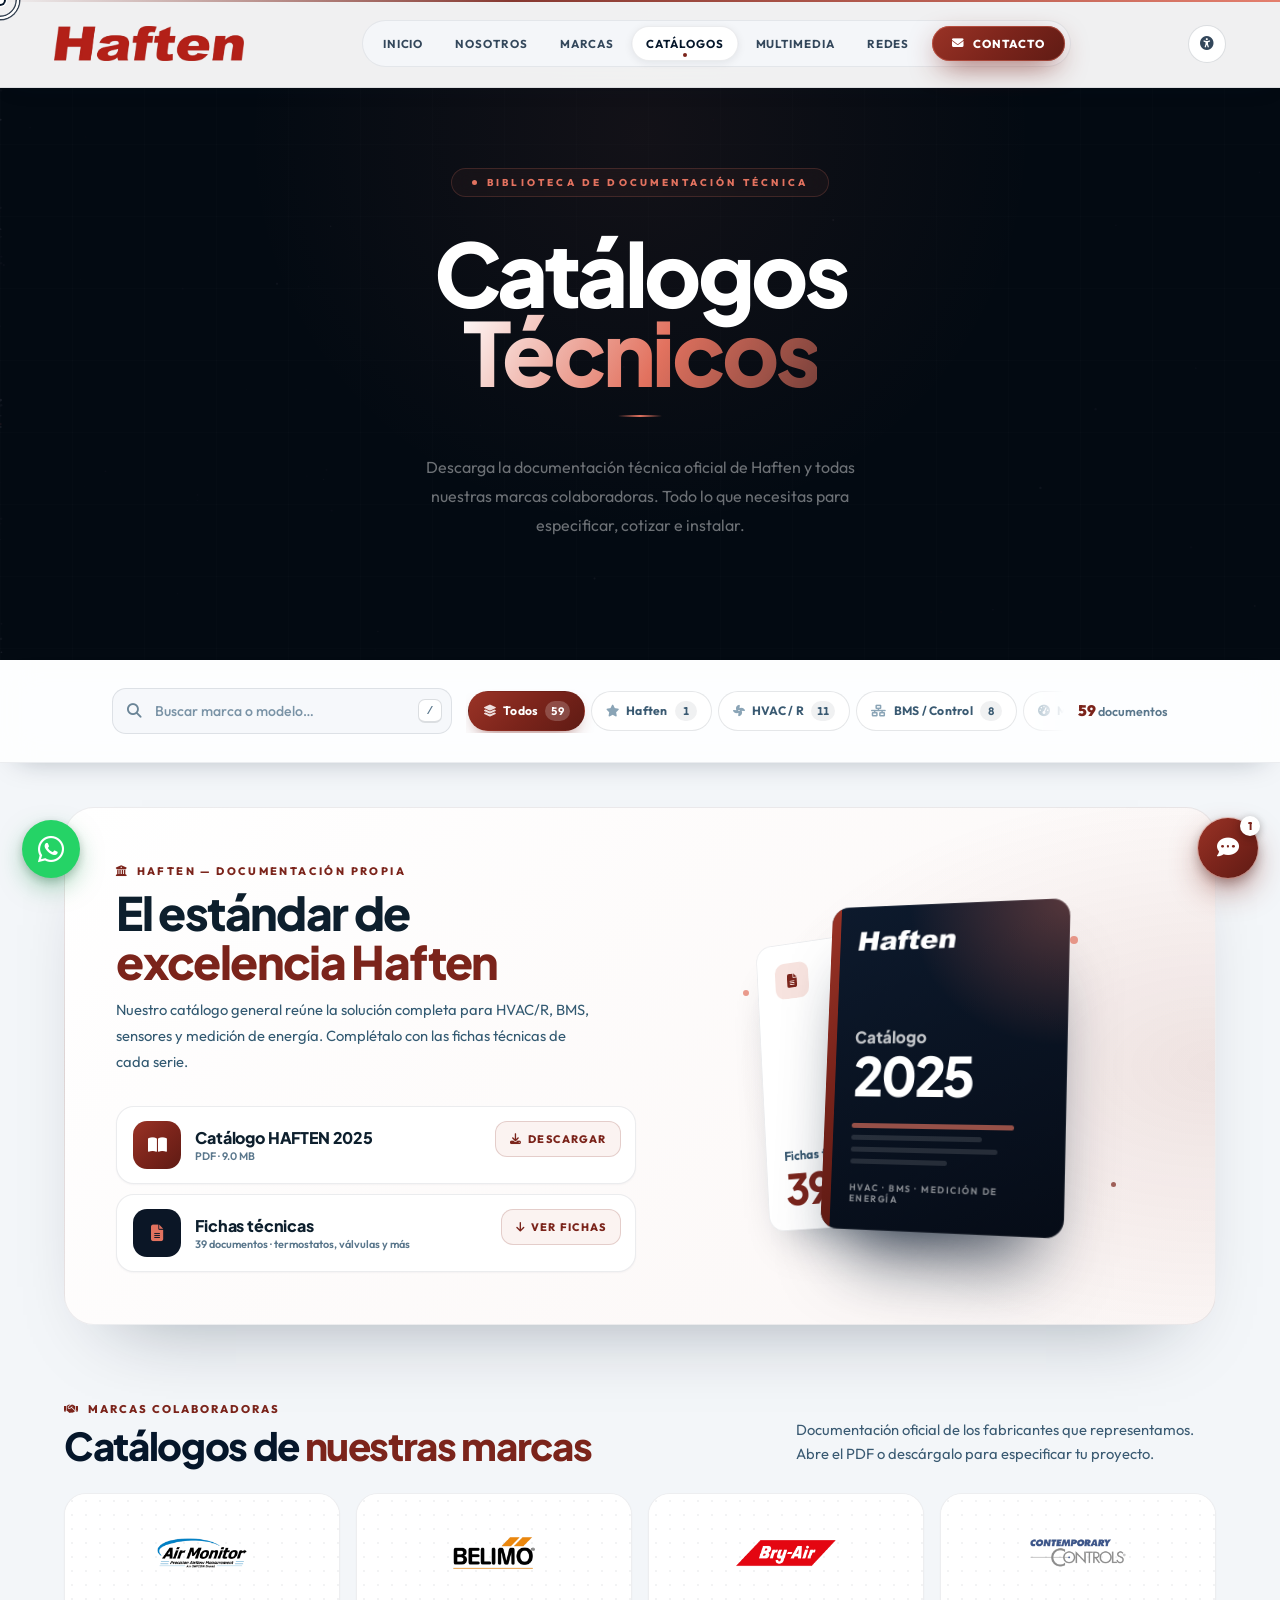
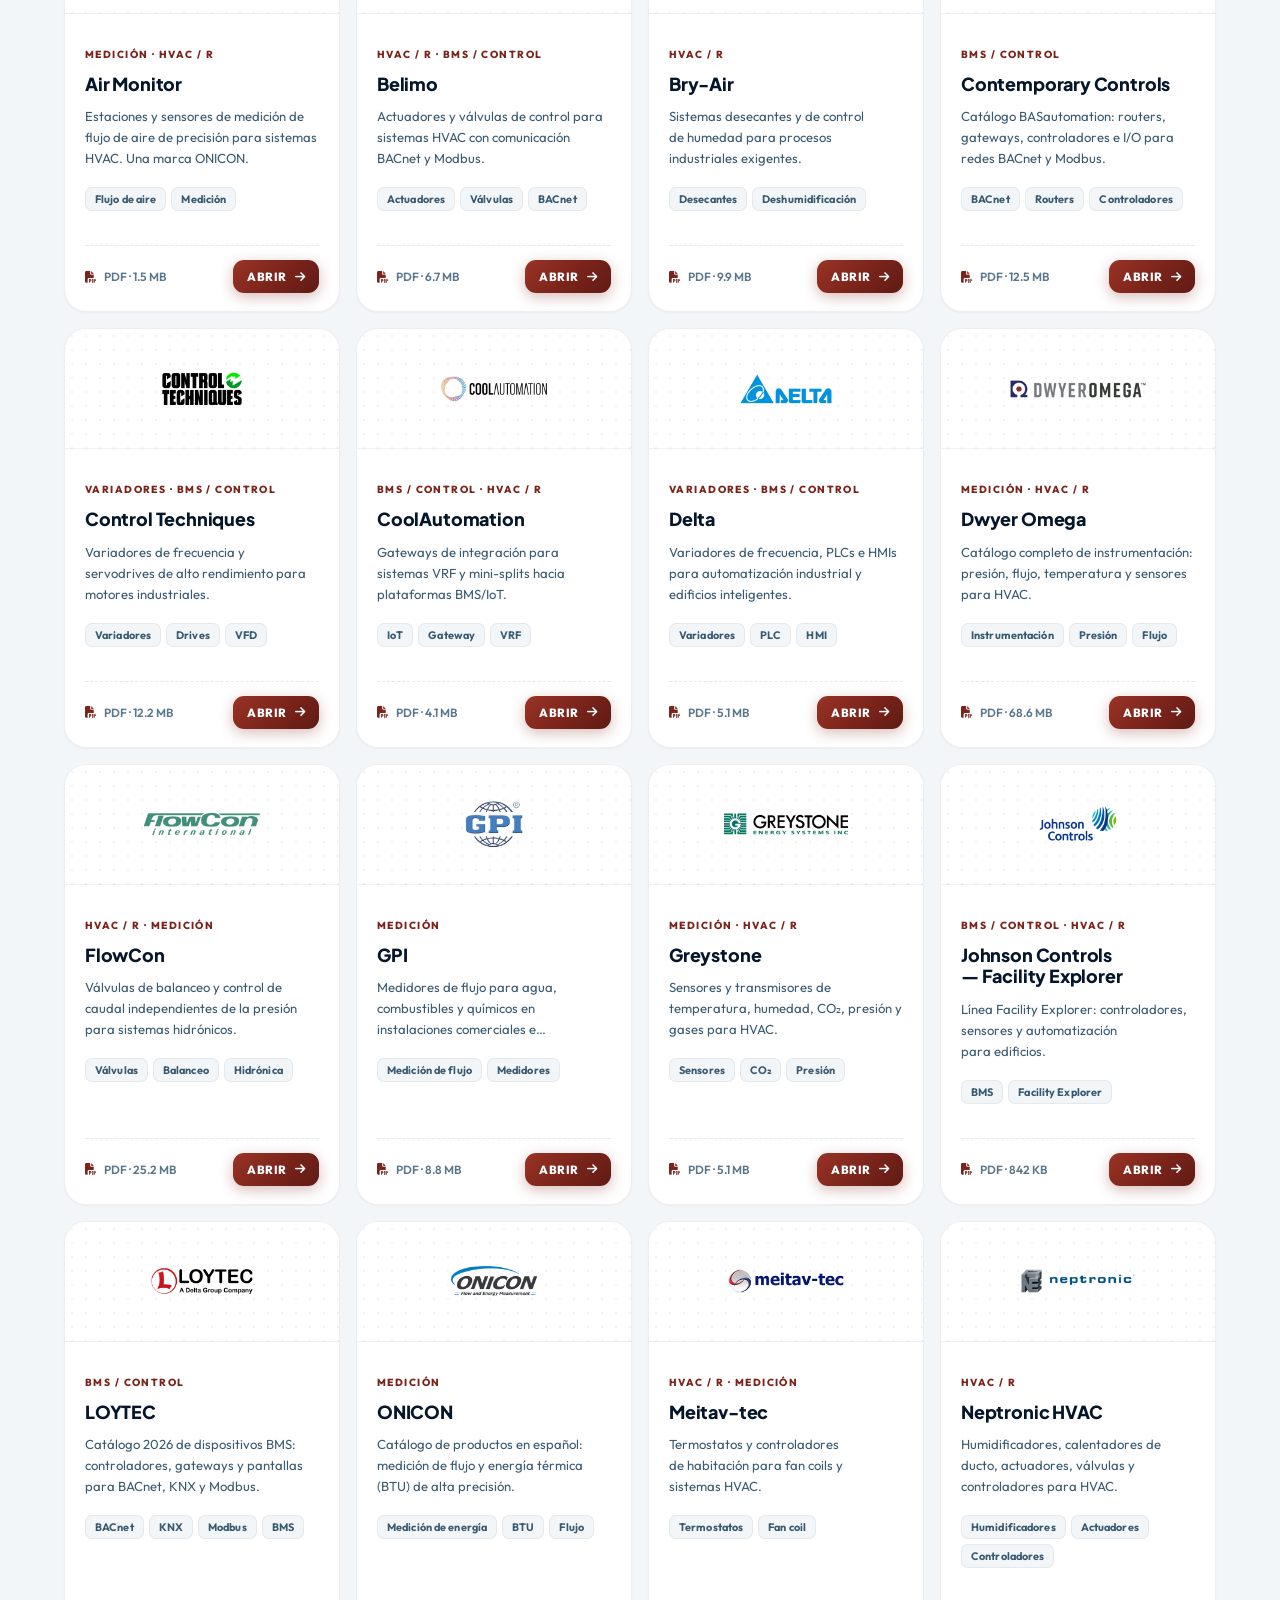
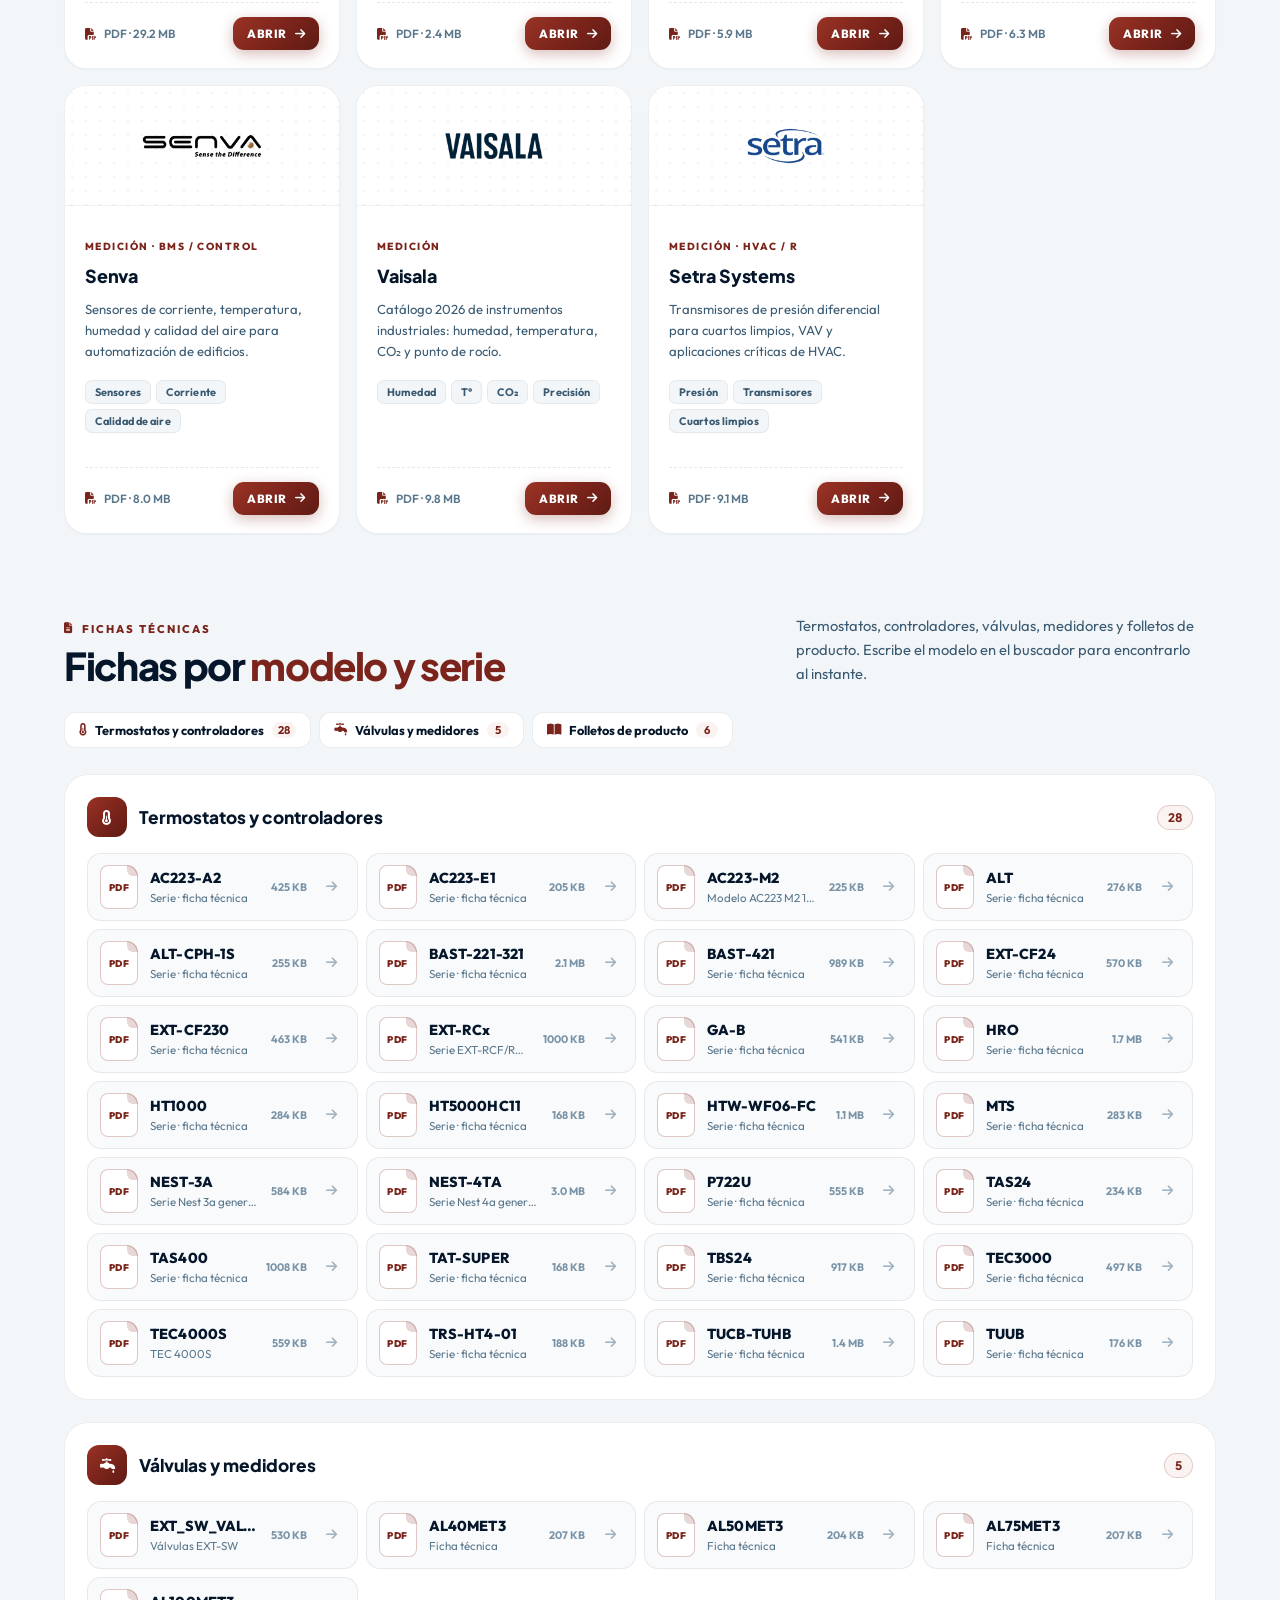
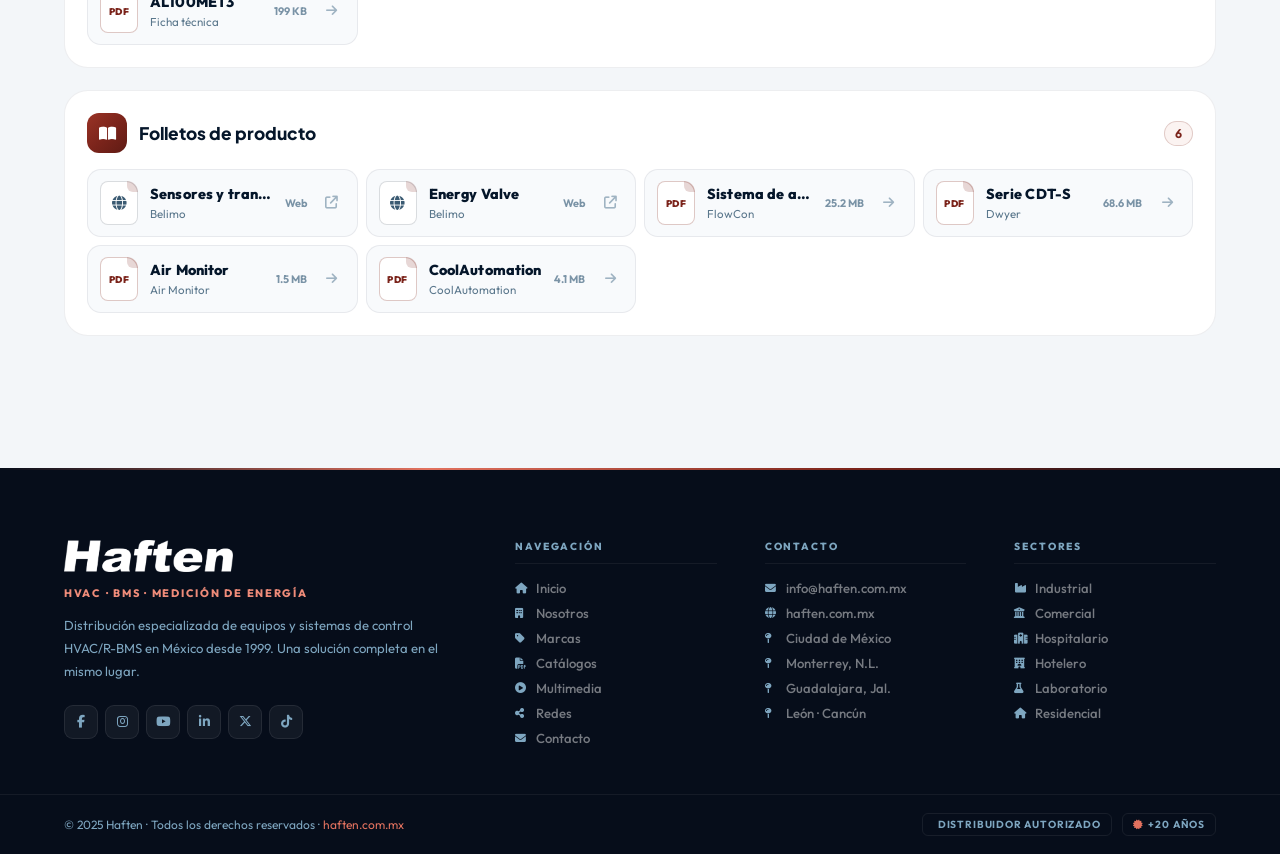
==== commit 91e69fed: "Cambios de la reunión 26 oct: logos del manual, Intesis y Particles Plus, contraste, encabezado clar" ====
--- a/catalogos.html
+++ b/catalogos.html
@@ -273,7 +273,7 @@
       font-weight: 800;
       letter-spacing: .08em;
       text-transform: uppercase;
-      color: var(--ink);
+      color: #fff;
       background: var(--ac);
       padding: 10px 22px;
       border-radius: 10px;
@@ -1506,6 +1506,7 @@
   </style>
   <link rel="stylesheet" href="assets/css/site.css">
   <link rel="stylesheet" href="assets/css/ui.css">
+  <link rel="stylesheet" href="assets/css/claro.css">
   <link rel="stylesheet" href="assets/css/catalogos.css">
 </head>
 
@@ -1526,7 +1527,7 @@
   <!-- NAVBAR -->
   <nav id="navbar" role="navigation" aria-label="Navegación principal">
     <a href="/" class="n-logo" aria-label="Haften">
-      <img src="assets/logos/logo-haften-white.png" alt="Haften"
+      <img src="assets/logos/logo-haften.png" alt="Haften"
         onerror="this.style.display='none';this.nextElementSibling.style.display='block'">
       <span class="n-logo-text" style="display:none">Haf<em>ten</em></span>
     </a>
@@ -1761,7 +1762,7 @@
     const cur = document.getElementById('cur'), curR = document.getElementById('curR');
     let mx = 0, my = 0, rx = 0, ry = 0;
     document.addEventListener('mousemove', e => { mx = e.clientX; my = e.clientY; cur.style.left = mx + 'px'; cur.style.top = my + 'px' });
-    (function loop() { rx += (mx - rx) * .12; ry += (my - ry) * .12; curR.style.left = rx + 'px'; curR.style.top = ry + 'px'; requestAnimationFrame(loop) })();
+    (function loop() { rx += (mx - rx) * .55; ry += (my - ry) * .55; curR.style.left = rx + 'px'; curR.style.top = ry + 'px'; requestAnimationFrame(loop) })();
     document.querySelectorAll('a,button,input,.cat-card,.haf-card').forEach(el => {
       el.addEventListener('mouseenter', () => { cur.style.width = '14px'; cur.style.height = '14px' });
       el.addEventListener('mouseleave', () => { cur.style.width = '10px'; cur.style.height = '10px' });
@@ -2099,7 +2100,7 @@
     "id": "vaisala",
     "name": "Vaisala",
     "file": "/WebSite/DownloadFileCatalog?fileID=25",
-    "logo": "assets/logos/vaisala.svg",
+    "logo": "assets/logos/vaisala.png",
     "size": "9.8 MB",
     "cats": [
       "medicion"
--- a/assets/css/claro.css
+++ b/assets/css/claro.css
@@ -0,0 +1,134 @@
+/* HAFTEN — propuesta más clara y luminosa (reunión 26 oct 2026)
+   Encabezado blanco con el logotipo oficial en guinda, acentos guinda
+   y azul marino para el texto. Las secciones oscuras se conservan
+   como zonas de contraste. Se carga después de ui.css. */
+
+/* ── ENCABEZADO CLARO ── */
+#navbar {
+  --ac: var(--brand);
+  --ac-rgb: var(--brand-rgb);
+  --ac-dark: var(--brand-700);
+  background: rgba(255, 255, 255, .94) !important;
+  border-bottom: 1px solid rgba(5, 22, 42, .08) !important;
+  box-shadow: 0 6px 24px -14px rgba(5, 22, 42, .35) !important;
+}
+#navbar.scrolled {
+  background: rgba(255, 255, 255, .98) !important;
+  box-shadow: 0 10px 34px -14px rgba(5, 22, 42, .4) !important;
+}
+/* logotipo con más presencia */
+.n-logo img { height: 36px !important; }
+#navbar.scrolled .n-logo img { transform: scale(.9); }
+.n-logo-text { color: var(--brand) !important; }
+
+@media (min-width: 901px) {
+  .n-links {
+    background: #f4f6f9 !important;
+    border-color: rgba(5, 22, 42, .07) !important;
+    box-shadow: none !important;
+  }
+  .n-link { color: #33475b !important; }
+  .n-link:hover, .n-link:focus-visible, .n-link.active { color: #05162a !important; }
+  .n-link.active::before { background: var(--brand); box-shadow: none; }
+  .n-ind {
+    background: #fff !important;
+    border-color: rgba(5, 22, 42, .08) !important;
+    box-shadow: 0 2px 8px rgba(5, 22, 42, .08);
+  }
+}
+
+.n-tool-btn {
+  color: #33475b !important;
+  border-color: rgba(5, 22, 42, .14) !important;
+  background: #fff !important;
+}
+.n-tool-btn:hover,
+.n-tool-btn[aria-expanded="true"] { color: var(--brand) !important; border-color: rgba(var(--brand-rgb), .45) !important; }
+.n-ham { border-color: rgba(5, 22, 42, .16) !important; }
+.n-ham span { background: #05162a !important; }
+
+@media (max-width: 900px) {
+  .n-links {
+    background: rgba(255, 255, 255, .99) !important;
+    border-bottom: 1px solid rgba(var(--brand-rgb), .15) !important;
+    box-shadow: 0 30px 60px rgba(5, 22, 42, .18) !important;
+  }
+  .n-link {
+    color: #05162a !important;
+    border-bottom-color: rgba(5, 22, 42, .07) !important;
+  }
+  .n-link::before { color: rgba(5, 22, 42, .3) !important; }
+  .n-link.active { color: var(--brand) !important; }
+  .n-mobile-extra a {
+    border-color: rgba(5, 22, 42, .08) !important;
+    background: #f6f8fa !important;
+    color: #05162a !important;
+  }
+  .n-mobile-extra i { color: var(--brand) !important; }
+}
+
+/* ── LOGOTIPOS DE MARCAS: más grandes y del mismo tamaño ──
+   Todos los archivos comparten el mismo lienzo (960×400) con el
+   logotipo escalado por área, así que basta con fijar la caja. */
+.brand-cell {
+  width: 230px !important;
+  height: 100px !important;
+  padding: 6px 12px !important;
+}
+.brand-cell img {
+  max-width: 206px !important;
+  max-height: 86px !important;
+}
+.bc-logo { height: 150px !important; padding: 14px 18px !important; }
+.bc-logo img { max-width: 260px !important; max-height: 110px !important; }
+.feat-logo-wrap { height: 100px !important; padding: 6px 12px !important; }
+.feat-logo-wrap img { max-width: 216px !important; max-height: 90px !important; }
+@media (max-width: 600px) {
+  .brand-cell { width: 180px !important; height: 80px !important; }
+  .brand-cell img { max-width: 160px !important; max-height: 68px !important; }
+}
+
+/* ── BOTÓN FLOTANTE DE WHATSAPP ── */
+.hz-wa {
+  position: fixed;
+  left: 22px;
+  bottom: 22px;
+  z-index: 950;
+  width: 58px;
+  height: 58px;
+  border-radius: 50%;
+  display: grid;
+  place-items: center;
+  background: #25D366;
+  color: #fff !important;
+  font-size: 1.85rem;
+  text-decoration: none;
+  box-shadow: 0 10px 28px -6px rgba(18, 140, 70, .6), 0 3px 10px rgba(0, 0, 0, .18);
+  transition: transform .25s cubic-bezier(.16, 1, .3, 1), box-shadow .25s;
+}
+.hz-wa:hover { transform: translateY(-3px) scale(1.04); box-shadow: 0 14px 32px -6px rgba(18, 140, 70, .7), 0 3px 10px rgba(0, 0, 0, .2); }
+.hz-wa:focus-visible { outline: 3px solid var(--focus, #F5C26B); outline-offset: 3px; }
+.hz-wa-tip {
+  position: absolute;
+  left: calc(100% + 12px);
+  top: 50%;
+  transform: translate(-6px, -50%);
+  white-space: nowrap;
+  padding: 8px 12px;
+  border-radius: 10px;
+  background: #fff;
+  color: #05162a;
+  font: 600 .78rem/1.2 'Outfit', 'Plus Jakarta Sans', system-ui, sans-serif;
+  box-shadow: 0 8px 24px rgba(5, 22, 42, .18);
+  opacity: 0;
+  pointer-events: none;
+  transition: opacity .2s, transform .25s;
+}
+.hz-wa:hover .hz-wa-tip,
+.hz-wa:focus-visible .hz-wa-tip { opacity: 1; transform: translate(0, -50%); }
+body.hz-open .hz-wa { opacity: 0; pointer-events: none; }
+@media (max-width: 600px) {
+  .hz-wa { left: 14px; bottom: 14px; width: 54px; height: 54px; font-size: 1.7rem; }
+  .hz-wa-tip { display: none; }
+}
+@media print { .hz-wa { display: none; } }
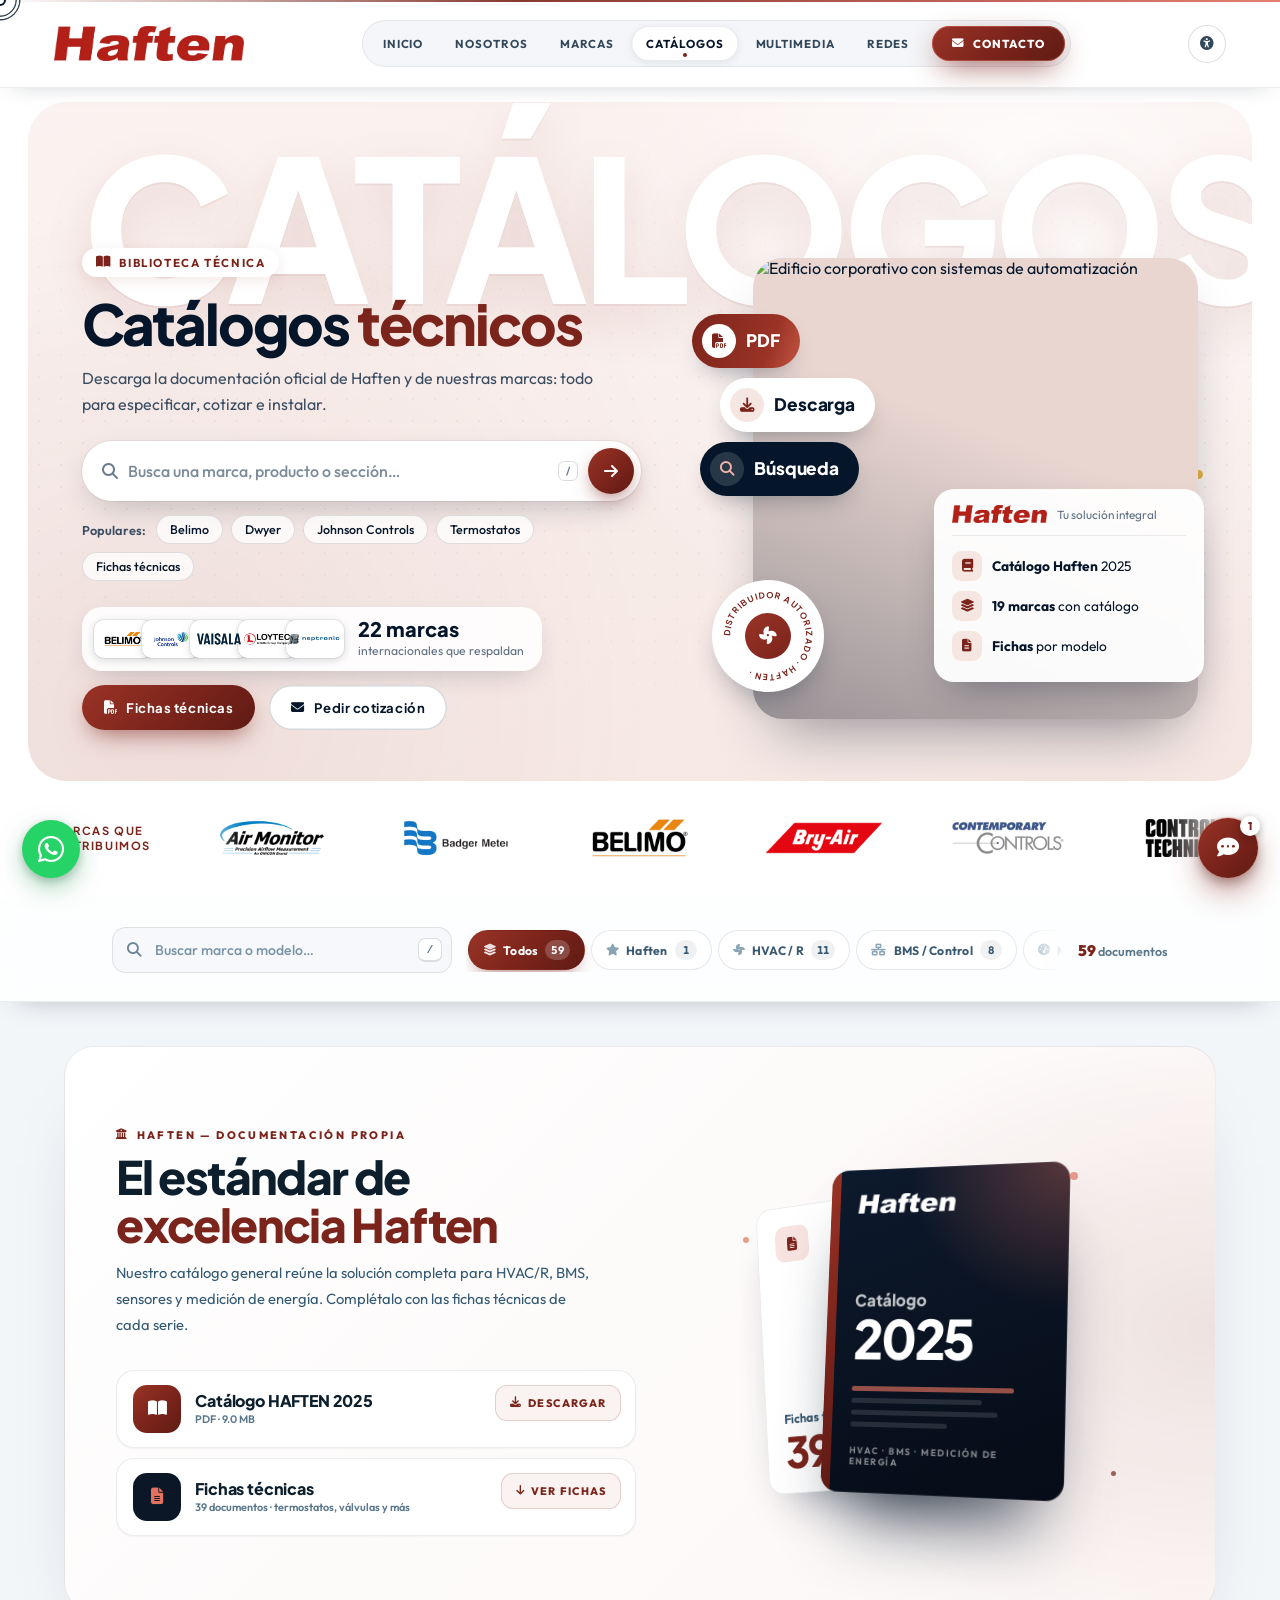
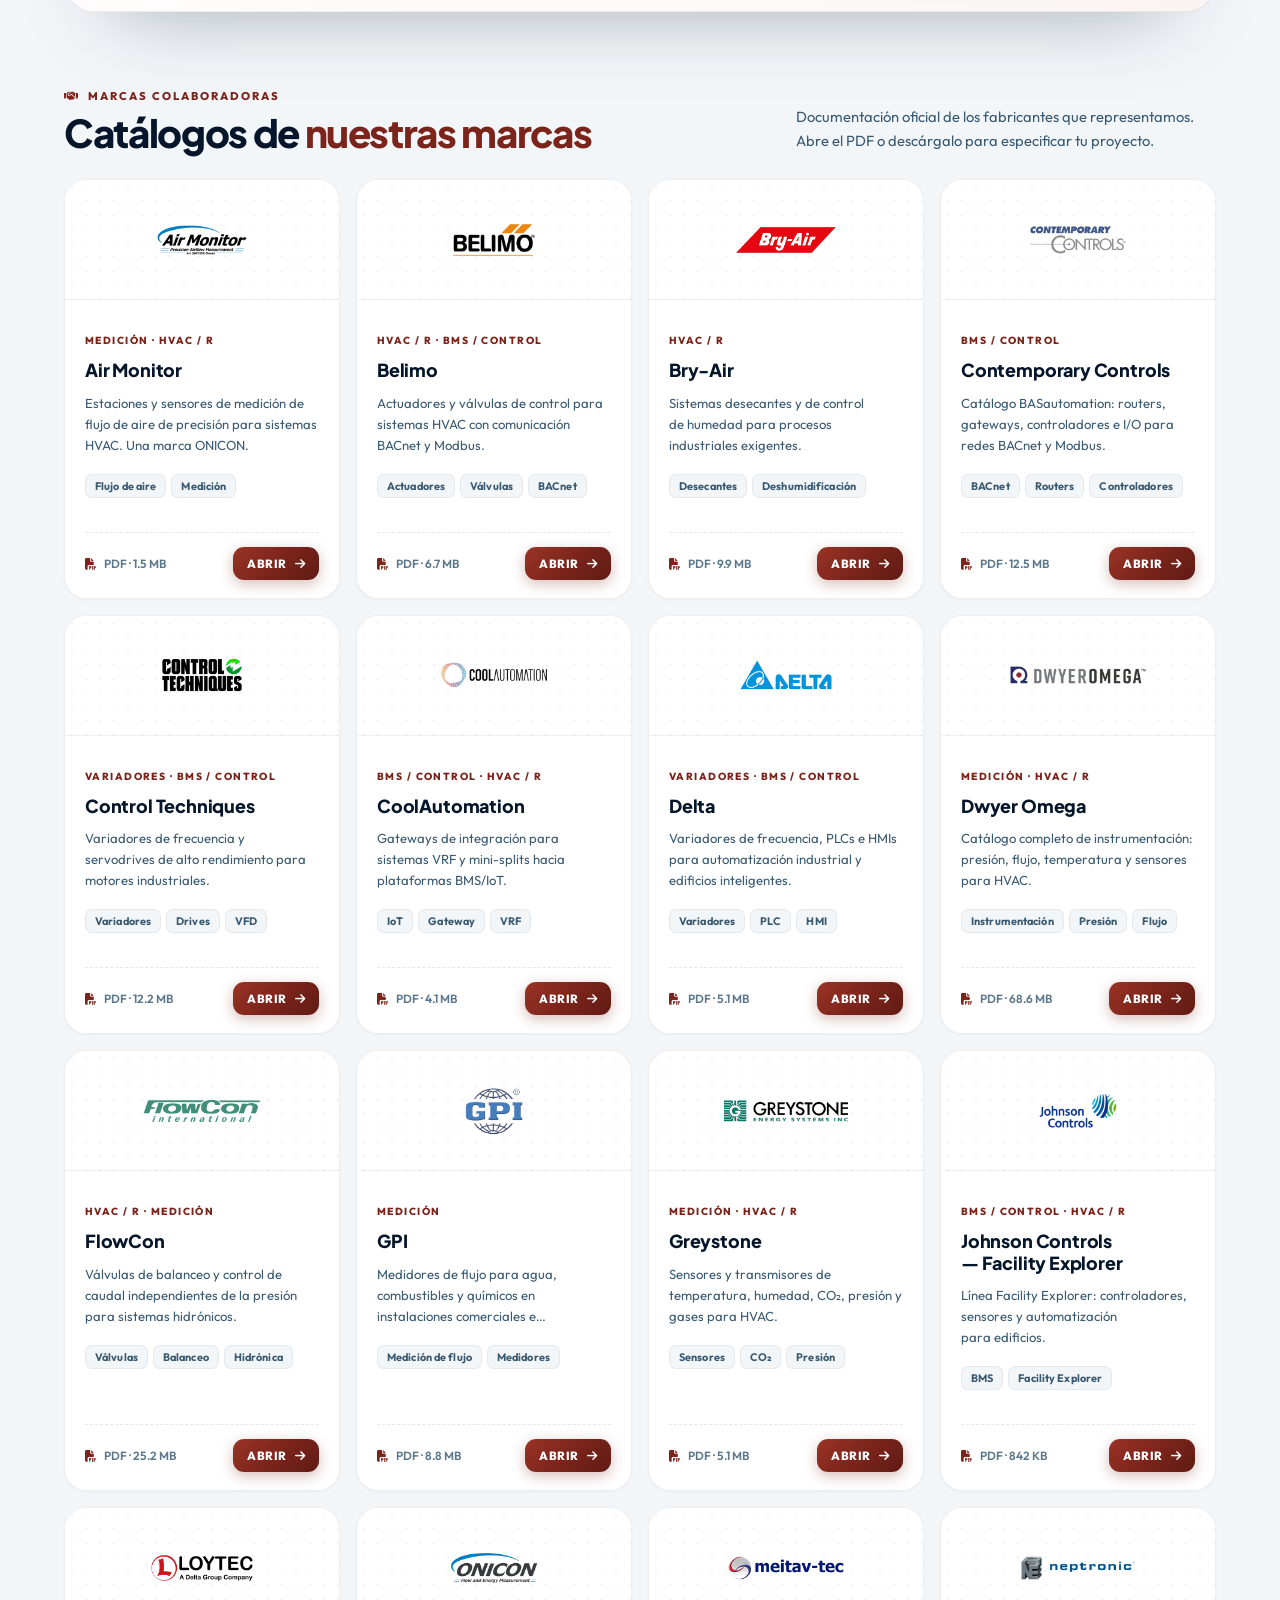
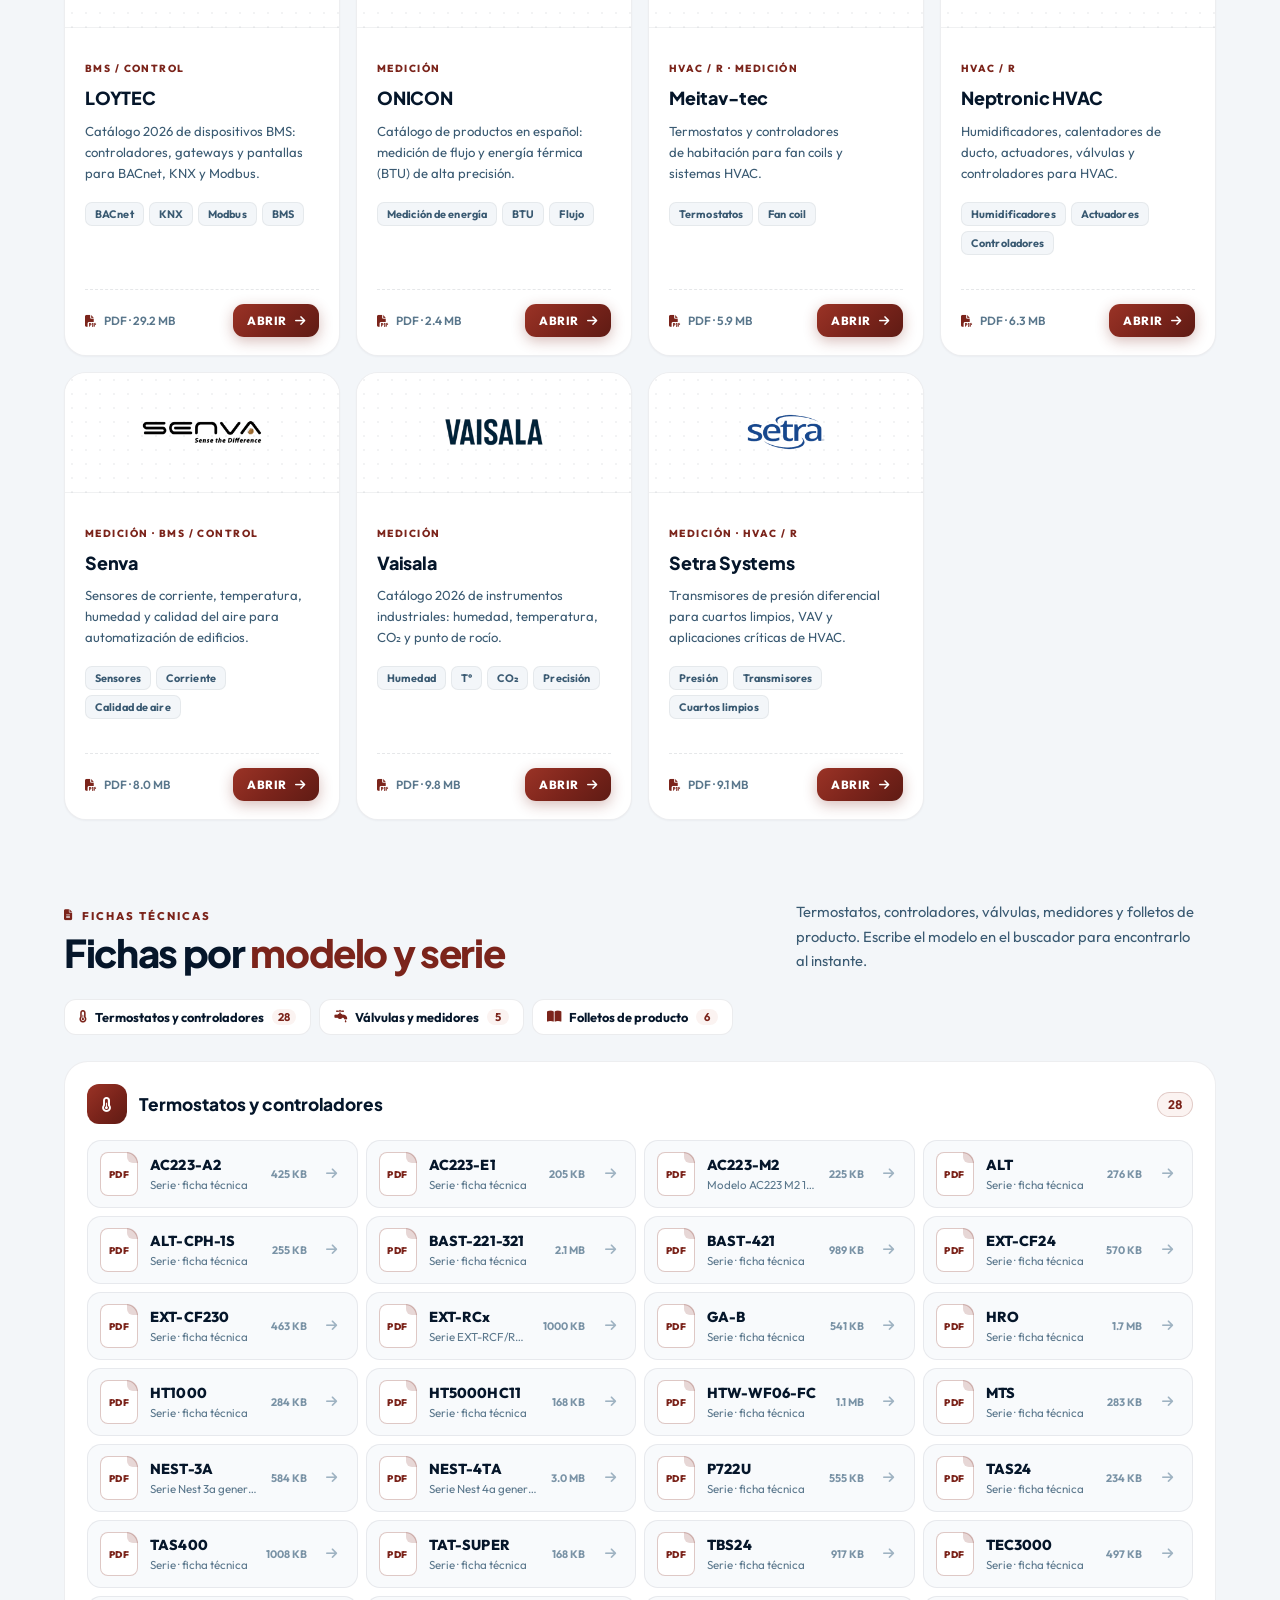
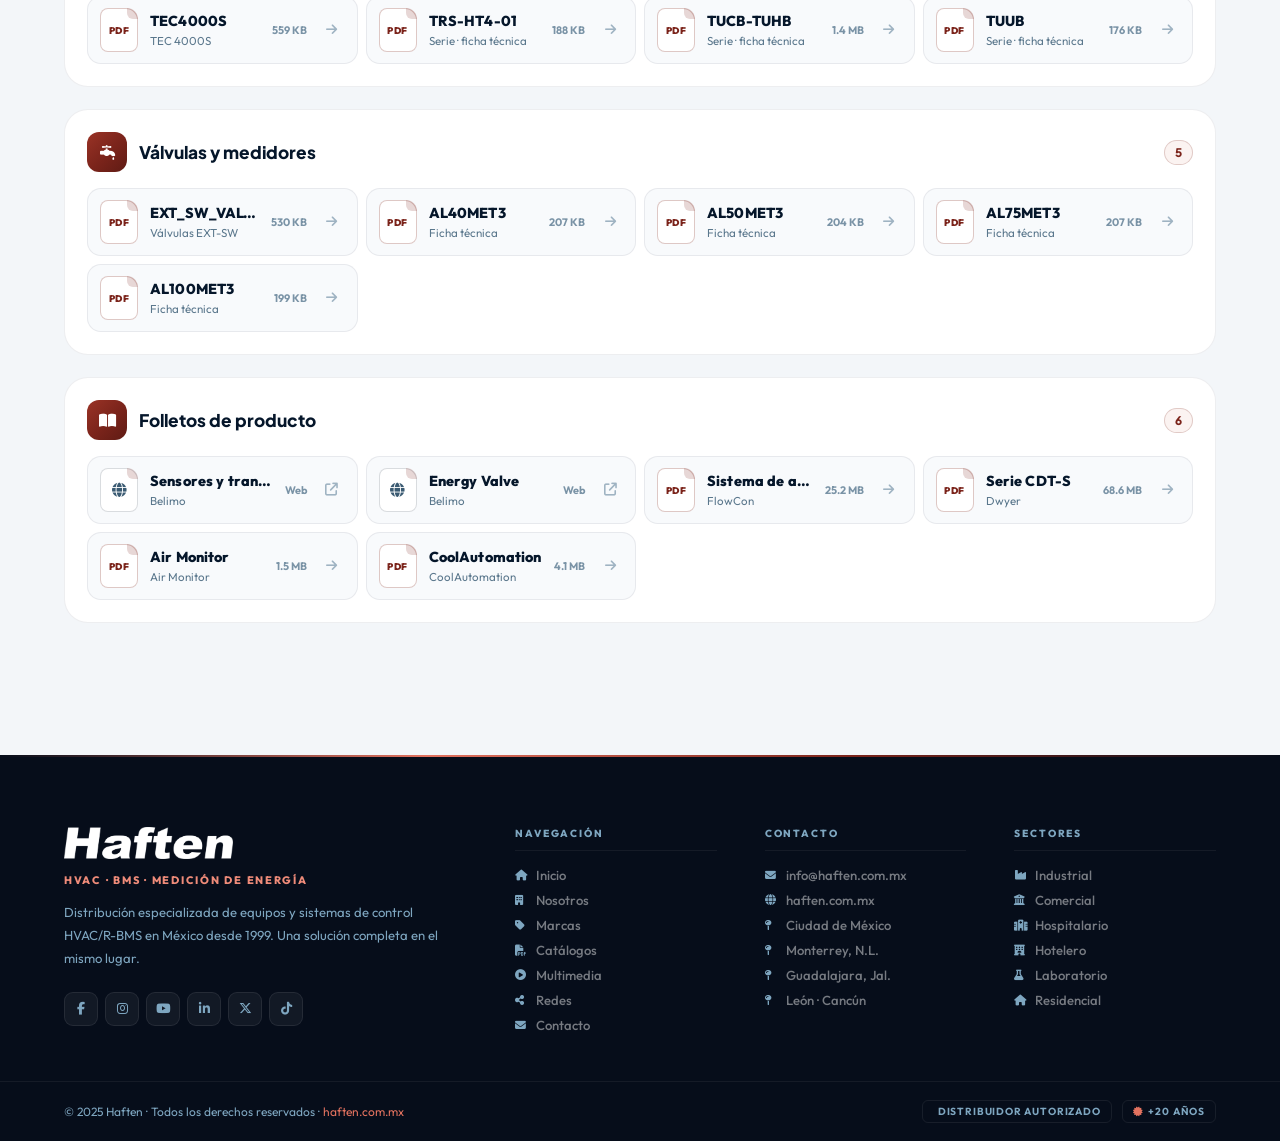
==== commit 39ad1d96: "Heros claros con buscador, 16 categorías, cintas con logotipos y texto blanco - Hero nuevo en todas " ====
--- a/catalogos.html
+++ b/catalogos.html
@@ -1507,6 +1507,7 @@
   <link rel="stylesheet" href="assets/css/site.css">
   <link rel="stylesheet" href="assets/css/ui.css">
   <link rel="stylesheet" href="assets/css/claro.css">
+  <link rel="stylesheet" href="assets/css/hero.css">
   <link rel="stylesheet" href="assets/css/catalogos.css">
 </head>
 
@@ -1569,21 +1570,54 @@
   </nav>
 
   <!-- PAGE HERO -->
-  <section class="page-hero" aria-label="Encabezado catálogos">
-    <div class="page-hero-grid"></div>
-    <div class="page-hero-glow"></div>
-    <canvas id="phCanvas"></canvas>
-    <div class="page-hero-inner">
-      <div class="page-hero-pill">
-        <span class="ph-dot"></span>
-        Biblioteca de Documentación Técnica
+  <section class="hx-hero" aria-labelledby="hx-h" style="--hx-big:15.43vw">
+      <div class="hx-panel">
+        <div class="hx-big" aria-hidden="true">CATÁLOGOS</div>
+        <div class="hx-grid">
+          <div class="hx-copy">
+            <span class="hx-eyebrow"><i class="fa-solid fa-book-open" aria-hidden="true"></i>Biblioteca técnica</span>
+            <h1 id="hx-h" class="hx-h1">Catálogos <span>técnicos</span></h1>
+            <p class="hx-sub">Descarga la documentación oficial de Haften y de nuestras marcas: todo para especificar, cotizar e instalar.</p>
+            <form class="hx-search" role="search" data-hsearch aria-label="Buscar en Haften">
+              <div class="hx-field">
+                <i class="fa-solid fa-magnifying-glass" aria-hidden="true"></i>
+                <input type="search" placeholder="Busca una marca, producto o sección…" autocomplete="off"
+                  aria-label="Buscar marca, producto o sección" role="combobox" aria-expanded="false" aria-controls="hsList" aria-autocomplete="list">
+                <span class="hx-kbd" aria-hidden="true">/</span>
+                <button type="submit" class="hx-go" aria-label="Buscar"><i class="fa-solid fa-arrow-right" aria-hidden="true"></i></button>
+              </div>
+              <div class="hs-results" id="hsList" role="listbox" hidden></div>
+              <div class="hx-pop"><span>Populares:</span><button type="button" class="hx-chip" data-q="Belimo">Belimo</button><button type="button" class="hx-chip" data-q="Dwyer">Dwyer</button><button type="button" class="hx-chip" data-q="Johnson Controls">Johnson Controls</button><button type="button" class="hx-chip" data-q="Termostatos">Termostatos</button><button type="button" class="hx-chip" data-q="Fichas técnicas">Fichas técnicas</button></div>
+            </form>
+            <div class="hx-row">
+              <a class="hx-trust" href="/marcas">
+                <div class="hx-stack"><span><img src="assets/logos/belimo.png" alt=""></span><span><img src="assets/logos/johnson-controls.png" alt=""></span><span><img src="assets/logos/vaisala.png" alt=""></span><span><img src="assets/logos/loytec.png" alt=""></span><span><img src="assets/logos/neptronic.png" alt=""></span></div>
+                <div><strong>22 marcas</strong><small>internacionales que respaldan</small></div>
+              </a>
+              <a href="#fichas" class="hx-btn hx-btn-ac"><i class="fa-solid fa-file-pdf" aria-hidden="true"></i>Fichas técnicas</a><a href="/contacto" class="hx-btn hx-btn-ghost"><i class="fa-solid fa-envelope" aria-hidden="true"></i>Pedir cotización</a>
+            </div>
+          </div>
+          <div class="hx-visual">
+            <span class="hx-dot d1" aria-hidden="true"></span><span class="hx-dot d2" aria-hidden="true"></span><span class="hx-dot d3" aria-hidden="true"></span>
+            <div class="hx-photo"><img src="https://images.unsplash.com/photo-1581092160562-40aa08e78837?w=1400&q=80&fit=crop" alt="Edificio corporativo con sistemas de automatización" fetchpriority="high"></div>
+            <div class="hx-pills" aria-hidden="true"><span class="hx-pill p1"><i class="fa-solid fa-file-pdf"></i>PDF</span><span class="hx-pill p2"><i class="fa-solid fa-download"></i>Descarga</span><span class="hx-pill p3"><i class="fa-solid fa-magnifying-glass"></i>Búsqueda</span></div>
+            <div class="hx-seal" aria-hidden="true">
+              <svg viewBox="0 0 100 100"><defs><path id="hxc" d="M50,50 m-38,0 a38,38 0 1,1 76,0 a38,38 0 1,1 -76,0"/></defs>
+                <text><textPath href="#hxc">Distribuidor autorizado · Haften ·</textPath></text></svg>
+              <i class="fa-solid fa-fan"></i>
+            </div>
+            <div class="hx-card">
+              <div class="hx-card-h"><img src="assets/logos/logo-haften.png" alt="Haften"><small>Tu solución integral</small></div>
+              <div class="hx-card-r"><i class="fa-solid fa-book" aria-hidden="true"></i><span><b>Catálogo Haften</b> 2025</span></div><div class="hx-card-r"><i class="fa-solid fa-layer-group" aria-hidden="true"></i><span><b>19 marcas</b> con catálogo</span></div><div class="hx-card-r"><i class="fa-solid fa-file-lines" aria-hidden="true"></i><span><b>Fichas</b> por modelo</span></div>
+            </div>
+          </div>
+        </div>
       </div>
-      <h1>Catálogos<br><span>Técnicos</span></h1>
-      <div class="page-hero-rule"></div>
-      <p>Descarga la documentación técnica oficial de Haften y todas nuestras marcas colaboradoras. Todo lo que
-        necesitas para especificar, cotizar e instalar.</p>
-    </div>
-  </section>
+      <div class="hx-logos">
+        <div class="hx-logos-lbl">Marcas que distribuimos</div>
+        <div class="hx-logos-wrap"><div class="hx-logos-track" data-logo-strip></div></div>
+      </div>
+    </section>
 
   <!-- FILTER BAR -->
   <div class="filter-bar" id="filterBar">
@@ -1782,7 +1816,7 @@
 
     // ── HERO PARTICLE CANVAS ──
     (function () {
-      const c = document.getElementById('phCanvas'), ctx = c.getContext('2d');
+      const c = document.getElementById('phCanvas'); if (!c) return; const ctx = c.getContext('2d');
       let W, H, pts = [];
       function resize() { W = c.width = c.offsetWidth; H = c.height = c.offsetHeight }
       function mkP() { return { x: Math.random() * W, y: Math.random() * H, vx: 0, vy: 0, age: 0, maxAge: Math.random() * 180 + 60, spd: Math.random() * 1 + 0.3, sz: Math.random() * 1.1 + 0.2, warm: Math.random() < .1 } }
@@ -2620,6 +2654,7 @@
   </script>
   <script src="assets/js/site.js"></script>
   <script src="assets/js/ui.js"></script>
+  <script src="assets/js/buscar.js"></script>
 </body>
 
 </html>
--- a/assets/css/hero.css
+++ b/assets/css/hero.css
@@ -0,0 +1,475 @@
+/* HAFTEN — hero claro compartido por todas las páginas
+   Panel claro con tinte guinda, palabra gigante en blanco, buscador del
+   sitio, tarjetas flotantes y cápsulas de marca. */
+
+.hx-hero {
+  --hx-brand: #7B241B;
+  --hx-brand-2: #9A3326;
+  --hx-navy: #05162a;
+  --hx-ink2: #3b4d61;
+  --hx-tint: #F5E6E2;
+  --hx-tint-2: #FBF3F1;
+  position: relative;
+  background: #fff;
+  padding: calc(var(--nav-h, 88px) + 14px) clamp(12px, 2.2vw, 28px) 0;
+  color: var(--hx-navy);
+  font-family: 'Outfit', 'Plus Jakarta Sans', system-ui, sans-serif;
+  overflow: hidden;
+}
+.hx-panel {
+  position: relative;
+  border-radius: clamp(22px, 3vw, 40px);
+  background:
+    radial-gradient(circle at 82% 18%, rgba(255, 255, 255, .85), transparent 42%),
+    radial-gradient(circle at 10% 90%, rgba(123, 36, 27, .07), transparent 40%),
+    linear-gradient(160deg, var(--hx-tint-2) 0%, var(--hx-tint) 100%);
+  padding: clamp(20px, 3.2vw, 44px) clamp(18px, 4.2vw, 64px) clamp(28px, 4vw, 56px);
+  overflow: hidden;
+  isolation: isolate;
+}
+/* trama de puntos sutil */
+.hx-panel::before {
+  content: '';
+  position: absolute;
+  inset: 0;
+  background-image: radial-gradient(rgba(123, 36, 27, .12) 1px, transparent 1px);
+  background-size: 22px 22px;
+  -webkit-mask-image: linear-gradient(180deg, transparent, #000 55%, transparent);
+  mask-image: linear-gradient(180deg, transparent, #000 55%, transparent);
+  opacity: .5;
+  z-index: -1;
+  pointer-events: none;
+}
+/* palabra gigante */
+.hx-big {
+  font-family: 'Plus Jakarta Sans', sans-serif;
+  font-weight: 800;
+  font-size: var(--hx-big, 15vw);
+  line-height: .82;
+  letter-spacing: -.04em;
+  text-transform: uppercase;
+  color: #fff;
+  text-shadow: 0 2px 0 rgba(123, 36, 27, .06), 0 18px 50px rgba(123, 36, 27, .12);
+  white-space: nowrap;
+  text-align: center;
+  margin: 0 0 clamp(12px, 2vw, 28px);
+  user-select: none;
+  pointer-events: none;
+}
+.hx-grid {
+  display: grid;
+  grid-template-columns: minmax(0, 1.05fr) minmax(0, .95fr);
+  gap: clamp(24px, 4vw, 64px);
+  align-items: center;
+  margin-top: calc(var(--hx-big, 15vw) * -.42);
+  position: relative;
+}
+.hx-copy { position: relative; z-index: 2; }
+.hx-eyebrow {
+  display: inline-flex;
+  align-items: center;
+  gap: 8px;
+  padding: 7px 14px;
+  border-radius: 999px;
+  background: #fff;
+  color: var(--hx-brand);
+  font-size: .72rem;
+  font-weight: 700;
+  letter-spacing: .14em;
+  text-transform: uppercase;
+  box-shadow: 0 4px 14px rgba(123, 36, 27, .1);
+}
+.hx-eyebrow i { font-size: .8rem; }
+.hx-h1 {
+  font-family: 'Plus Jakarta Sans', sans-serif;
+  font-weight: 800;
+  font-size: clamp(2.1rem, 4.4vw, 3.9rem);
+  line-height: 1.02;
+  letter-spacing: -.035em;
+  color: var(--hx-navy);
+  margin: 18px 0 14px;
+}
+.hx-h1 span { color: var(--hx-brand); }
+.hx-sub {
+  font-size: clamp(1rem, 1.25vw, 1.12rem);
+  line-height: 1.6;
+  color: var(--hx-ink2);
+  max-width: 34em;
+  margin: 0 0 24px;
+}
+
+/* ── buscador ── */
+.hx-search { position: relative; max-width: 560px; }
+.hx-field {
+  display: flex;
+  align-items: center;
+  gap: 10px;
+  padding: 7px 7px 7px 20px;
+  background: #fff;
+  border-radius: 999px;
+  box-shadow: 0 12px 34px -12px rgba(5, 22, 42, .28), 0 0 0 1px rgba(5, 22, 42, .06);
+  transition: box-shadow .2s;
+}
+.hx-field:focus-within { box-shadow: 0 14px 38px -12px rgba(123, 36, 27, .35), 0 0 0 2px rgba(123, 36, 27, .55); }
+.hx-field > i { color: #6b7c8f; font-size: 1rem; }
+.hx-field input {
+  flex: 1;
+  min-width: 0;
+  border: 0;
+  outline: 0;
+  background: transparent;
+  font: 500 1rem 'Outfit', system-ui, sans-serif;
+  color: var(--hx-navy);
+  padding: 10px 0;
+}
+.hx-field input::placeholder { color: #7d8b99; }
+.hx-kbd {
+  font: 600 .7rem 'Outfit', sans-serif;
+  color: #6b7c8f;
+  border: 1px solid rgba(5, 22, 42, .14);
+  border-radius: 6px;
+  padding: 2px 7px;
+}
+.hx-go {
+  flex-shrink: 0;
+  width: 46px;
+  height: 46px;
+  border: 0;
+  border-radius: 50%;
+  display: grid;
+  place-items: center;
+  color: #fff;
+  font-size: 1rem;
+  background: linear-gradient(135deg, var(--hx-brand-2), var(--hx-brand) 55%, #5F1B14);
+  box-shadow: 0 8px 20px -6px rgba(123, 36, 27, .7);
+  cursor: pointer;
+  transition: transform .2s;
+}
+.hx-go:hover { transform: scale(1.06); }
+.hs-results {
+  position: absolute;
+  top: calc(100% + 10px);
+  left: 0;
+  right: 0;
+  z-index: 60;
+  max-height: min(420px, 60vh);
+  overflow-y: auto;
+  padding: 8px;
+  background: #fff;
+  border-radius: 20px;
+  box-shadow: 0 24px 60px -16px rgba(5, 22, 42, .35), 0 0 0 1px rgba(5, 22, 42, .06);
+}
+.hs-row {
+  display: flex;
+  align-items: center;
+  gap: 12px;
+  padding: 10px 12px;
+  border-radius: 14px;
+  color: var(--hx-navy);
+  text-decoration: none;
+}
+.hs-row:hover, .hs-row.on { background: var(--hx-tint-2); }
+.hs-ico {
+  flex-shrink: 0;
+  width: 42px;
+  height: 42px;
+  border-radius: 12px;
+  display: grid;
+  place-items: center;
+  background: var(--hx-tint);
+  color: var(--hx-brand);
+}
+.hs-logo { width: 64px; background: #fff; box-shadow: inset 0 0 0 1px rgba(5, 22, 42, .08); }
+.hs-logo img { width: 100%; height: 100%; object-fit: contain; }
+.hs-txt { flex: 1; min-width: 0; display: flex; flex-direction: column; }
+.hs-txt strong { font-size: .95rem; font-weight: 600; overflow: hidden; text-overflow: ellipsis; white-space: nowrap; }
+.hs-txt small { font-size: .78rem; color: #5d6f82; }
+.hs-type {
+  font-size: .64rem;
+  font-weight: 700;
+  letter-spacing: .1em;
+  text-transform: uppercase;
+  color: var(--hx-brand);
+  background: var(--hx-tint-2);
+  border-radius: 999px;
+  padding: 4px 9px;
+}
+.hs-empty { padding: 14px; font-size: .9rem; color: var(--hx-ink2); }
+.hs-empty a { color: var(--hx-brand); font-weight: 600; }
+
+.hx-pop {
+  display: flex;
+  flex-wrap: wrap;
+  align-items: center;
+  gap: 8px;
+  margin-top: 14px;
+  font-size: .8rem;
+  color: var(--hx-ink2);
+}
+.hx-pop > span { font-weight: 600; margin-right: 2px; }
+.hx-chip {
+  border: 1px solid rgba(5, 22, 42, .12);
+  background: rgba(255, 255, 255, .75);
+  color: var(--hx-navy);
+  border-radius: 999px;
+  padding: 6px 13px;
+  font: 500 .78rem 'Outfit', sans-serif;
+  cursor: pointer;
+  transition: background .2s, border-color .2s, color .2s;
+}
+.hx-chip:hover { background: #fff; border-color: rgba(123, 36, 27, .4); color: var(--hx-brand); }
+
+/* ── tarjeta de marcas (logos apilados) + botones ── */
+.hx-row {
+  display: flex;
+  flex-wrap: wrap;
+  align-items: center;
+  gap: 14px;
+  margin-top: 26px;
+}
+.hx-trust {
+  display: flex;
+  align-items: center;
+  gap: 14px;
+  padding: 12px 18px 12px 12px;
+  background: rgba(255, 255, 255, .9);
+  border-radius: 20px;
+  box-shadow: 0 10px 30px -14px rgba(5, 22, 42, .3);
+  text-decoration: none;
+  color: var(--hx-navy);
+}
+.hx-stack { display: flex; }
+.hx-stack span {
+  width: 58px;
+  height: 38px;
+  border-radius: 10px;
+  background: #fff;
+  box-shadow: 0 2px 8px rgba(5, 22, 42, .16), 0 0 0 1px rgba(5, 22, 42, .06);
+  display: grid;
+  place-items: center;
+  overflow: hidden;
+  margin-left: -10px;
+  padding: 2px 4px;
+}
+.hx-stack span:first-child { margin-left: 0; }
+.hx-stack img { width: 100%; height: 100%; object-fit: contain; transform: scale(1.3); }
+.hx-trust strong { display: block; font: 800 1.25rem/1 'Plus Jakarta Sans', sans-serif; }
+.hx-trust small { font-size: .76rem; color: #5d6f82; }
+.hx-btn {
+  display: inline-flex;
+  align-items: center;
+  gap: 9px;
+  padding: 14px 22px;
+  border-radius: 999px;
+  font: 700 .82rem 'Plus Jakarta Sans', sans-serif;
+  letter-spacing: .04em;
+  text-decoration: none;
+  transition: transform .2s, box-shadow .2s, background .2s;
+}
+.hx-btn-ac { color: #fff; background: linear-gradient(135deg, var(--hx-brand-2), var(--hx-brand) 55%, #5F1B14); box-shadow: 0 10px 24px -8px rgba(123, 36, 27, .7); }
+.hx-btn-ac:hover { transform: translateY(-2px); color: #fff; }
+.hx-btn-ghost { color: var(--hx-navy); background: #fff; box-shadow: inset 0 0 0 1.5px rgba(5, 22, 42, .16); }
+.hx-btn-ghost:hover { box-shadow: inset 0 0 0 1.5px var(--hx-brand); color: var(--hx-brand); }
+
+/* ── visual derecho ── */
+.hx-visual {
+  position: relative;
+  min-height: clamp(320px, 36vw, 500px);
+  z-index: 1;
+}
+.hx-photo {
+  position: absolute;
+  inset: 0 0 0 12%;
+  border-radius: 30px;
+  overflow: hidden;
+  box-shadow: 0 30px 60px -24px rgba(5, 22, 42, .45);
+  background: #e9d6d1;
+}
+.hx-photo img { width: 100%; height: 100%; object-fit: cover; display: block; }
+.hx-photo::after {
+  content: '';
+  position: absolute;
+  inset: 0;
+  background: linear-gradient(200deg, rgba(5, 22, 42, 0) 40%, rgba(5, 22, 42, .35) 100%);
+}
+/* cápsulas tipo cinta */
+.hx-pills {
+  position: absolute;
+  left: 0;
+  top: 12%;
+  display: flex;
+  flex-direction: column;
+  align-items: flex-start;
+  gap: 10px;
+  z-index: 3;
+}
+.hx-pill {
+  display: inline-flex;
+  align-items: center;
+  gap: 10px;
+  padding: 10px 20px 10px 10px;
+  border-radius: 999px;
+  font: 800 clamp(.95rem, 1.35vw, 1.2rem)/1 'Plus Jakarta Sans', sans-serif;
+  letter-spacing: -.01em;
+  box-shadow: 0 12px 26px -12px rgba(5, 22, 42, .4);
+}
+.hx-pill i {
+  width: 34px;
+  height: 34px;
+  border-radius: 50%;
+  display: grid;
+  place-items: center;
+  font-size: .9rem;
+}
+.hx-pill.p1 { background: linear-gradient(110deg, var(--hx-brand) 0%, var(--hx-brand-2) 70%, #c25542 100%); color: #fff; }
+.hx-pill.p1 i { background: #fff; color: var(--hx-brand); }
+.hx-pill.p2 { background: #fff; color: var(--hx-navy); margin-left: 28px; }
+.hx-pill.p2 i { background: var(--hx-tint); color: var(--hx-brand); }
+.hx-pill.p3 { background: var(--hx-navy); color: #fff; margin-left: 8px; }
+.hx-pill.p3 i { background: rgba(255, 255, 255, .14); color: #F2B5A9; }
+/* tarjeta de datos */
+.hx-card {
+  position: absolute;
+  right: -6px;
+  bottom: 8%;
+  z-index: 3;
+  width: min(270px, 70%);
+  padding: 16px 18px;
+  background: rgba(255, 255, 255, .94);
+  -webkit-backdrop-filter: blur(10px);
+  backdrop-filter: blur(10px);
+  border-radius: 20px;
+  box-shadow: 0 20px 44px -18px rgba(5, 22, 42, .45);
+}
+.hx-card-h { display: flex; align-items: center; gap: 10px; padding-bottom: 12px; margin-bottom: 10px; border-bottom: 1px solid rgba(5, 22, 42, .08); }
+.hx-card-h img { height: 18px; width: auto; }
+.hx-card-h small { font-size: .74rem; color: #5d6f82; }
+.hx-card-r { display: flex; align-items: center; gap: 10px; font-size: .86rem; padding: 5px 0; color: var(--hx-navy); }
+.hx-card-r i {
+  width: 30px;
+  height: 30px;
+  border-radius: 9px;
+  display: grid;
+  place-items: center;
+  background: var(--hx-tint);
+  color: var(--hx-brand);
+  font-size: .8rem;
+}
+.hx-card-r b { font-weight: 700; }
+/* sello giratorio */
+.hx-seal {
+  position: absolute;
+  left: 4%;
+  bottom: 6%;
+  z-index: 3;
+  width: 112px;
+  height: 112px;
+  border-radius: 50%;
+  background: #fff;
+  box-shadow: 0 14px 30px -12px rgba(5, 22, 42, .4);
+  display: grid;
+  place-items: center;
+}
+.hx-seal svg { position: absolute; inset: 6px; width: calc(100% - 12px); height: calc(100% - 12px); animation: hxSpin 18s linear infinite; }
+.hx-seal text { font: 700 8.4px 'Plus Jakarta Sans', sans-serif; letter-spacing: .14em; fill: var(--hx-brand); text-transform: uppercase; }
+.hx-seal i {
+  width: 46px;
+  height: 46px;
+  border-radius: 50%;
+  display: grid;
+  place-items: center;
+  background: linear-gradient(135deg, var(--hx-brand-2), var(--hx-brand));
+  color: #fff;
+  font-size: 1.1rem;
+}
+@keyframes hxSpin { to { transform: rotate(360deg); } }
+/* puntos decorativos */
+.hx-dot { position: absolute; border-radius: 50%; z-index: 0; pointer-events: none; }
+.hx-dot.d1 { width: 14px; height: 14px; background: var(--hx-brand); top: 8%; right: 4%; }
+.hx-dot.d2 { width: 9px; height: 9px; background: #E0B144; top: 46%; right: -1%; }
+.hx-dot.d3 { width: 7px; height: 7px; background: var(--hx-navy); bottom: 2%; left: 30%; }
+
+/* ── franja de logotipos bajo el hero ── */
+.hx-logos {
+  display: flex;
+  align-items: center;
+  gap: 18px;
+  padding: 22px clamp(4px, 2vw, 24px) 26px;
+}
+.hx-logos-lbl {
+  flex-shrink: 0;
+  font: 700 .7rem 'Plus Jakarta Sans', sans-serif;
+  letter-spacing: .14em;
+  text-transform: uppercase;
+  color: var(--hx-brand);
+  max-width: 110px;
+  line-height: 1.35;
+}
+.hx-logos-wrap {
+  flex: 1;
+  overflow: hidden;
+  -webkit-mask-image: linear-gradient(90deg, transparent, #000 6%, #000 94%, transparent);
+  mask-image: linear-gradient(90deg, transparent, #000 6%, #000 94%, transparent);
+}
+.hx-logos-track { display: flex; width: max-content; animation: hxMarquee 60s linear infinite; }
+.hx-logos-wrap:hover .hx-logos-track { animation-play-state: paused; }
+.hx-logo { flex-shrink: 0; width: 168px; height: 70px; margin: 0 8px; display: grid; place-items: center; }
+.hx-logo img { width: 100%; height: 100%; object-fit: contain; }
+@keyframes hxMarquee { to { transform: translateX(-50%); } }
+
+/* ── cinta guinda de logotipos (Inicio, Nosotros, Marcas) ── */
+.ticker[data-logos] { height: 86px !important; }
+.ticker[data-logos] .ticker-track { align-items: center; animation-duration: 70s !important; }
+.ticker-logo {
+  flex-shrink: 0;
+  width: 150px;
+  height: 58px;
+  margin: 0 7px;
+  padding: 4px 10px;
+  border-radius: 14px;
+  background: #fff;
+  display: grid;
+  place-items: center;
+  box-shadow: 0 4px 12px rgba(0, 0, 0, .18);
+}
+.ticker-logo img { width: 100%; height: 100%; object-fit: contain; }
+/* texto de las cintas siempre en blanco */
+.ticker, .ticker-lbl, .ticker-item { color: #fff !important; }
+.ticker-item i { color: rgba(255, 255, 255, .55) !important; }
+.ticker-lbl { border-color: rgba(255, 255, 255, .25) !important; }
+
+/* ── responsivo ── */
+@media (max-width: 960px) {
+  .hx-grid { grid-template-columns: 1fr; margin-top: 0; }
+  .hx-big { font-size: calc(var(--hx-big, 15vw) * 1.05); }
+  .hx-visual { min-height: 360px; }
+  .hx-photo { left: 8%; }
+}
+@media (max-width: 600px) {
+  .hx-hero { padding-left: 10px; padding-right: 10px; }
+  .hx-panel { padding: 18px 16px 26px; }
+  .hx-kbd { display: none; }
+  .hx-visual { min-height: 320px; }
+  .hx-photo { left: 0; }
+  .hx-pills { top: 14px; left: 10px; }
+  .hx-pill { padding: 7px 14px 7px 7px; font-size: .86rem; }
+  .hx-pill i { width: 28px; height: 28px; }
+  .hx-pill.p2 { margin-left: 14px; }
+  .hx-seal { display: none; }
+  .hx-card { right: 10px; bottom: 12px; width: min(240px, 80%); padding: 12px 14px; }
+  .hx-trust { width: 100%; }
+  .hx-btn { flex: 1; justify-content: center; }
+  .hx-logos { flex-direction: column; align-items: flex-start; gap: 10px; }
+  .hx-logos-lbl { max-width: none; }
+  .hx-logos-wrap { width: 100%; }
+  .hx-logo { width: 130px; height: 56px; }
+  .ticker-logo { width: 120px; height: 50px; }
+}
+body.no-anim .hx-seal svg, body.no-anim .hx-logos-track { animation: none !important; }
+@media (prefers-reduced-motion: reduce) {
+  .hx-seal svg, .hx-logos-track { animation: none !important; }
+}
+
+/* tarjetas de categoría enlazadas */
+a.prod-card, a.port-card { text-decoration: none; color: inherit; cursor: pointer; }
+a.prod-card:focus-visible, a.port-card:focus-visible { outline: 3px solid #F5C26B; outline-offset: 3px; }
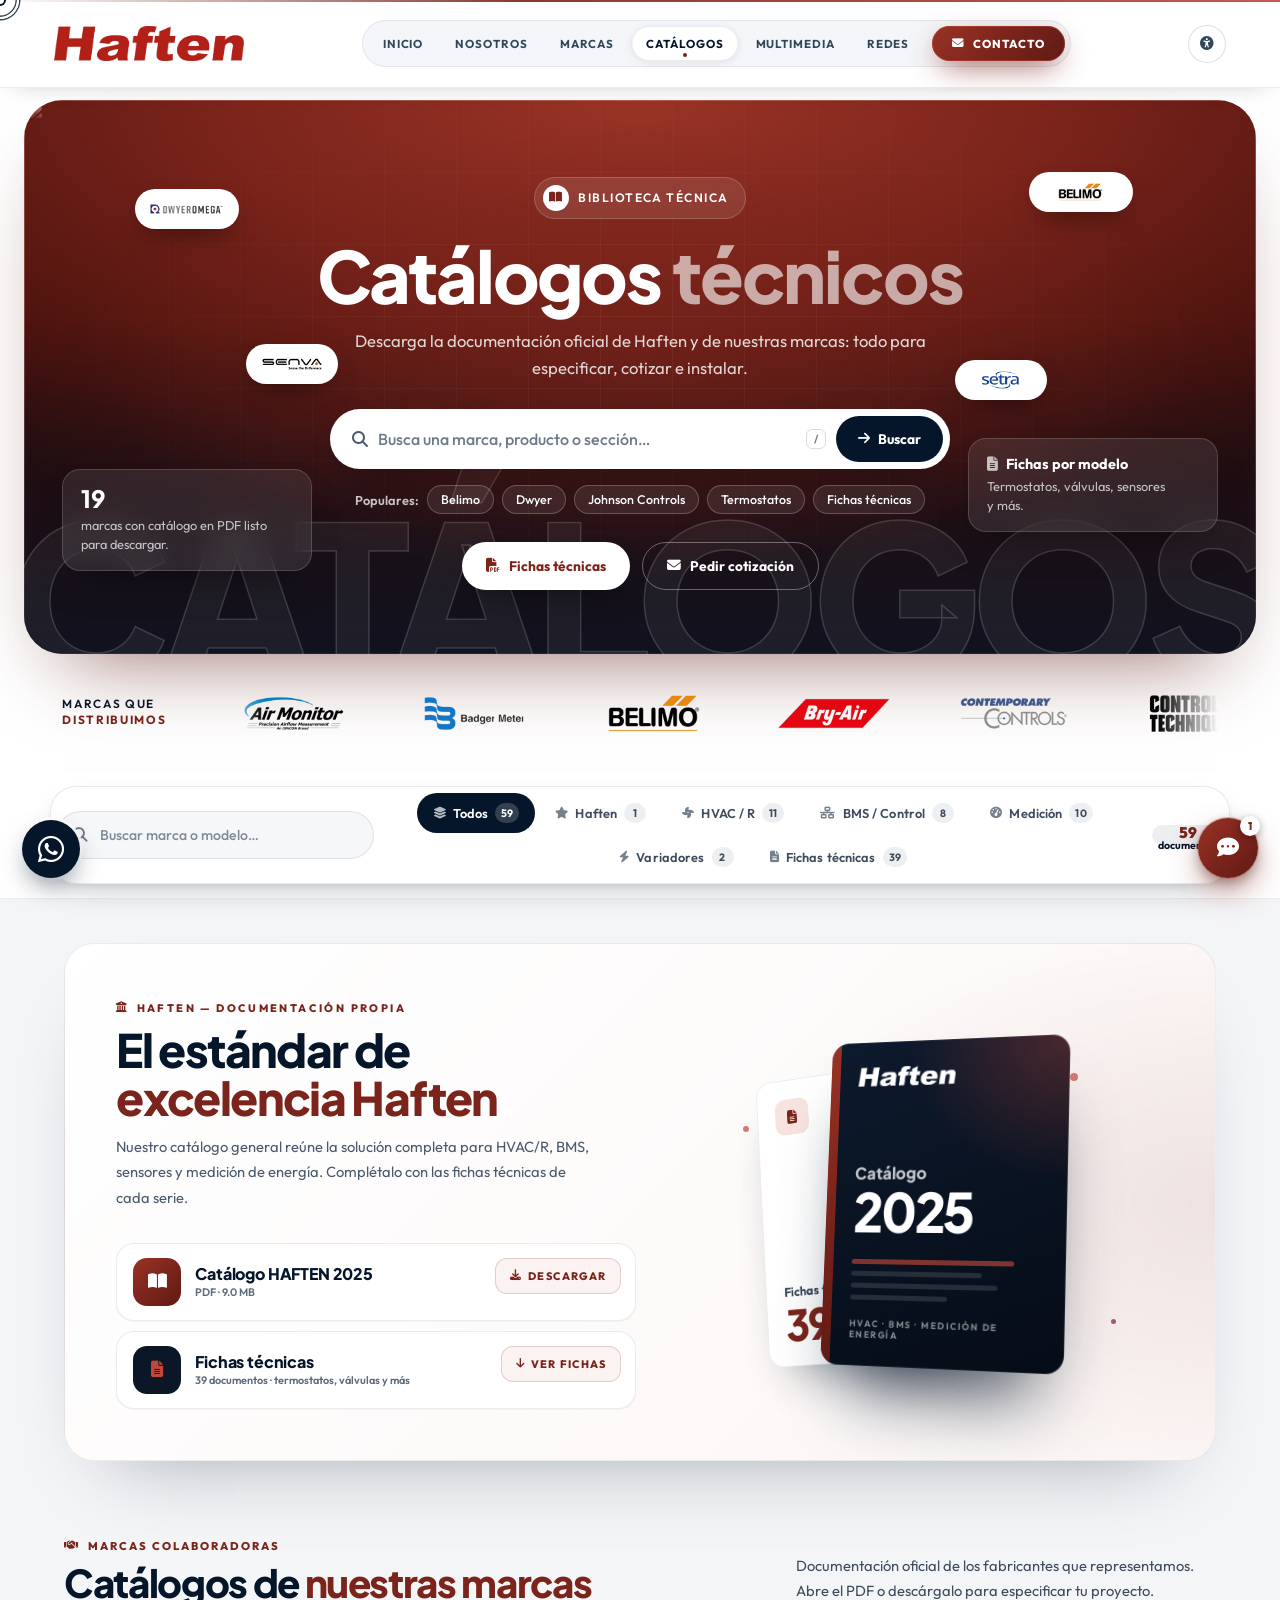
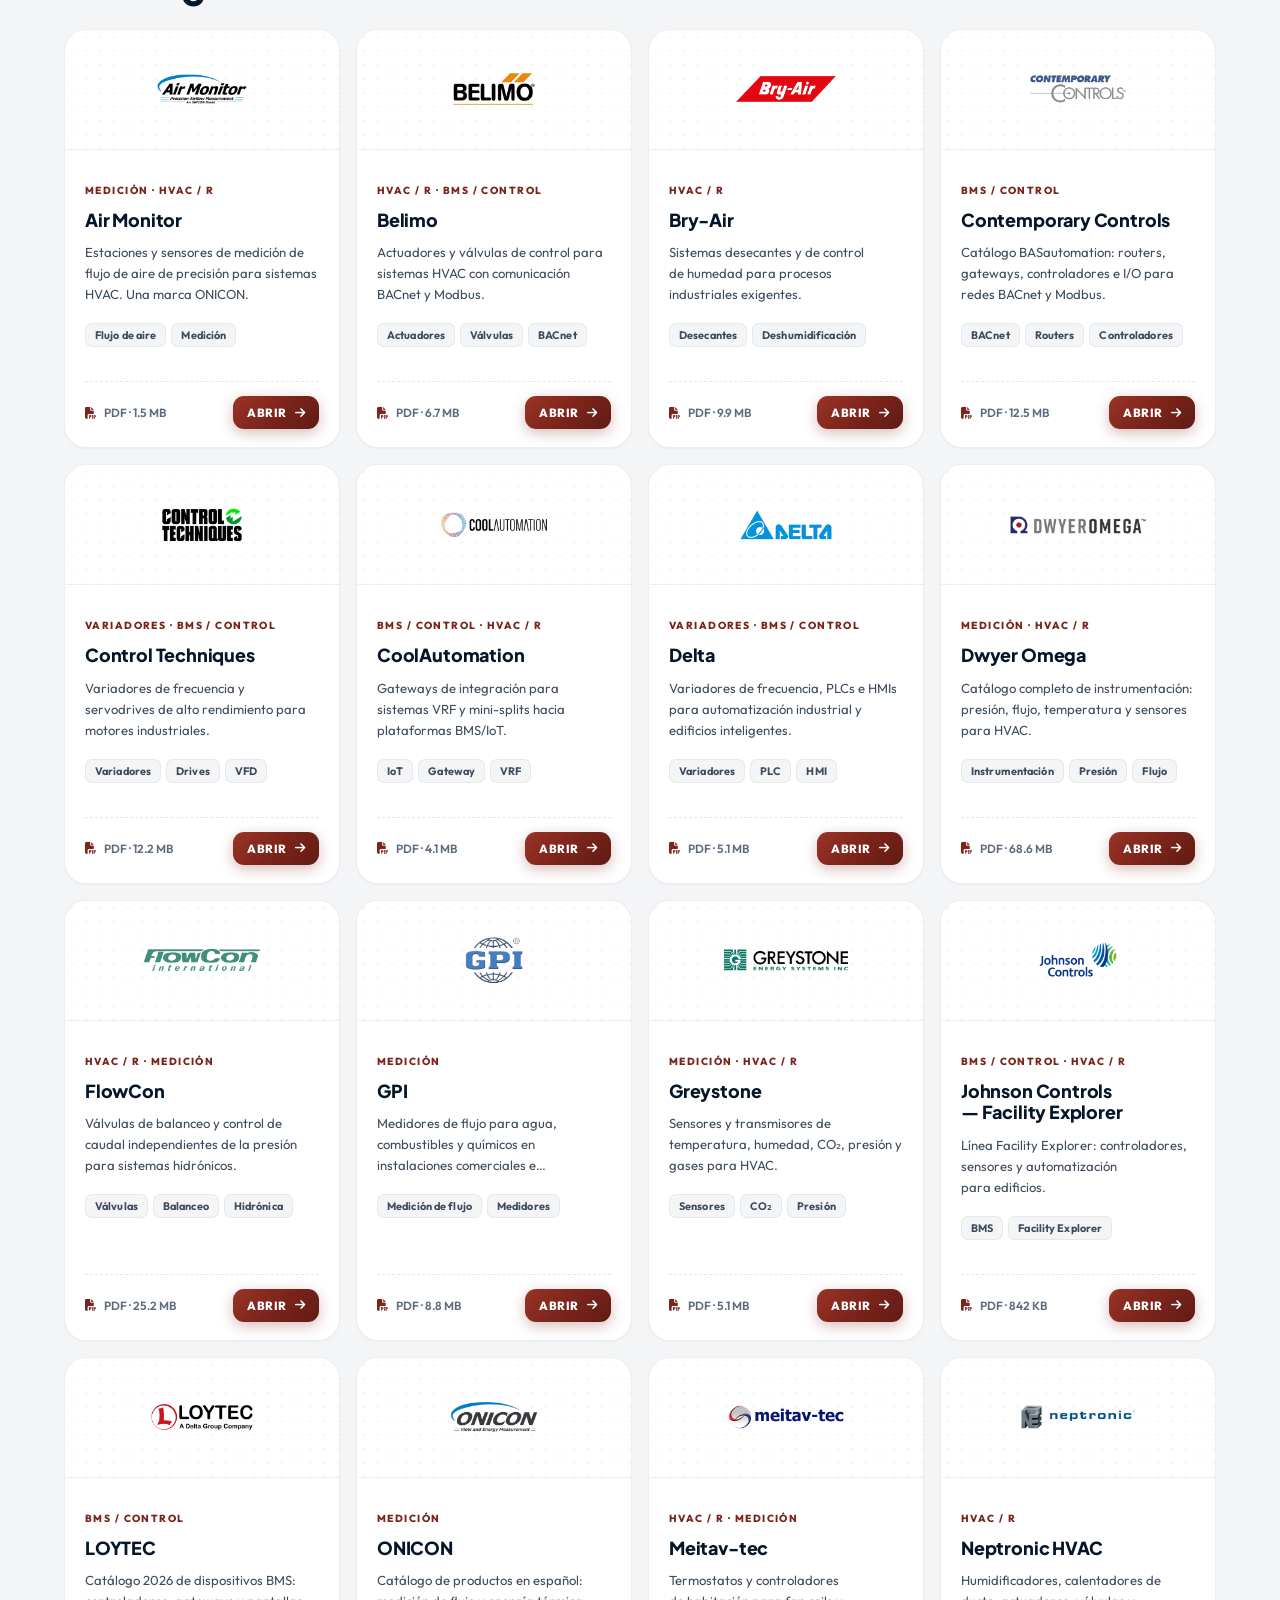
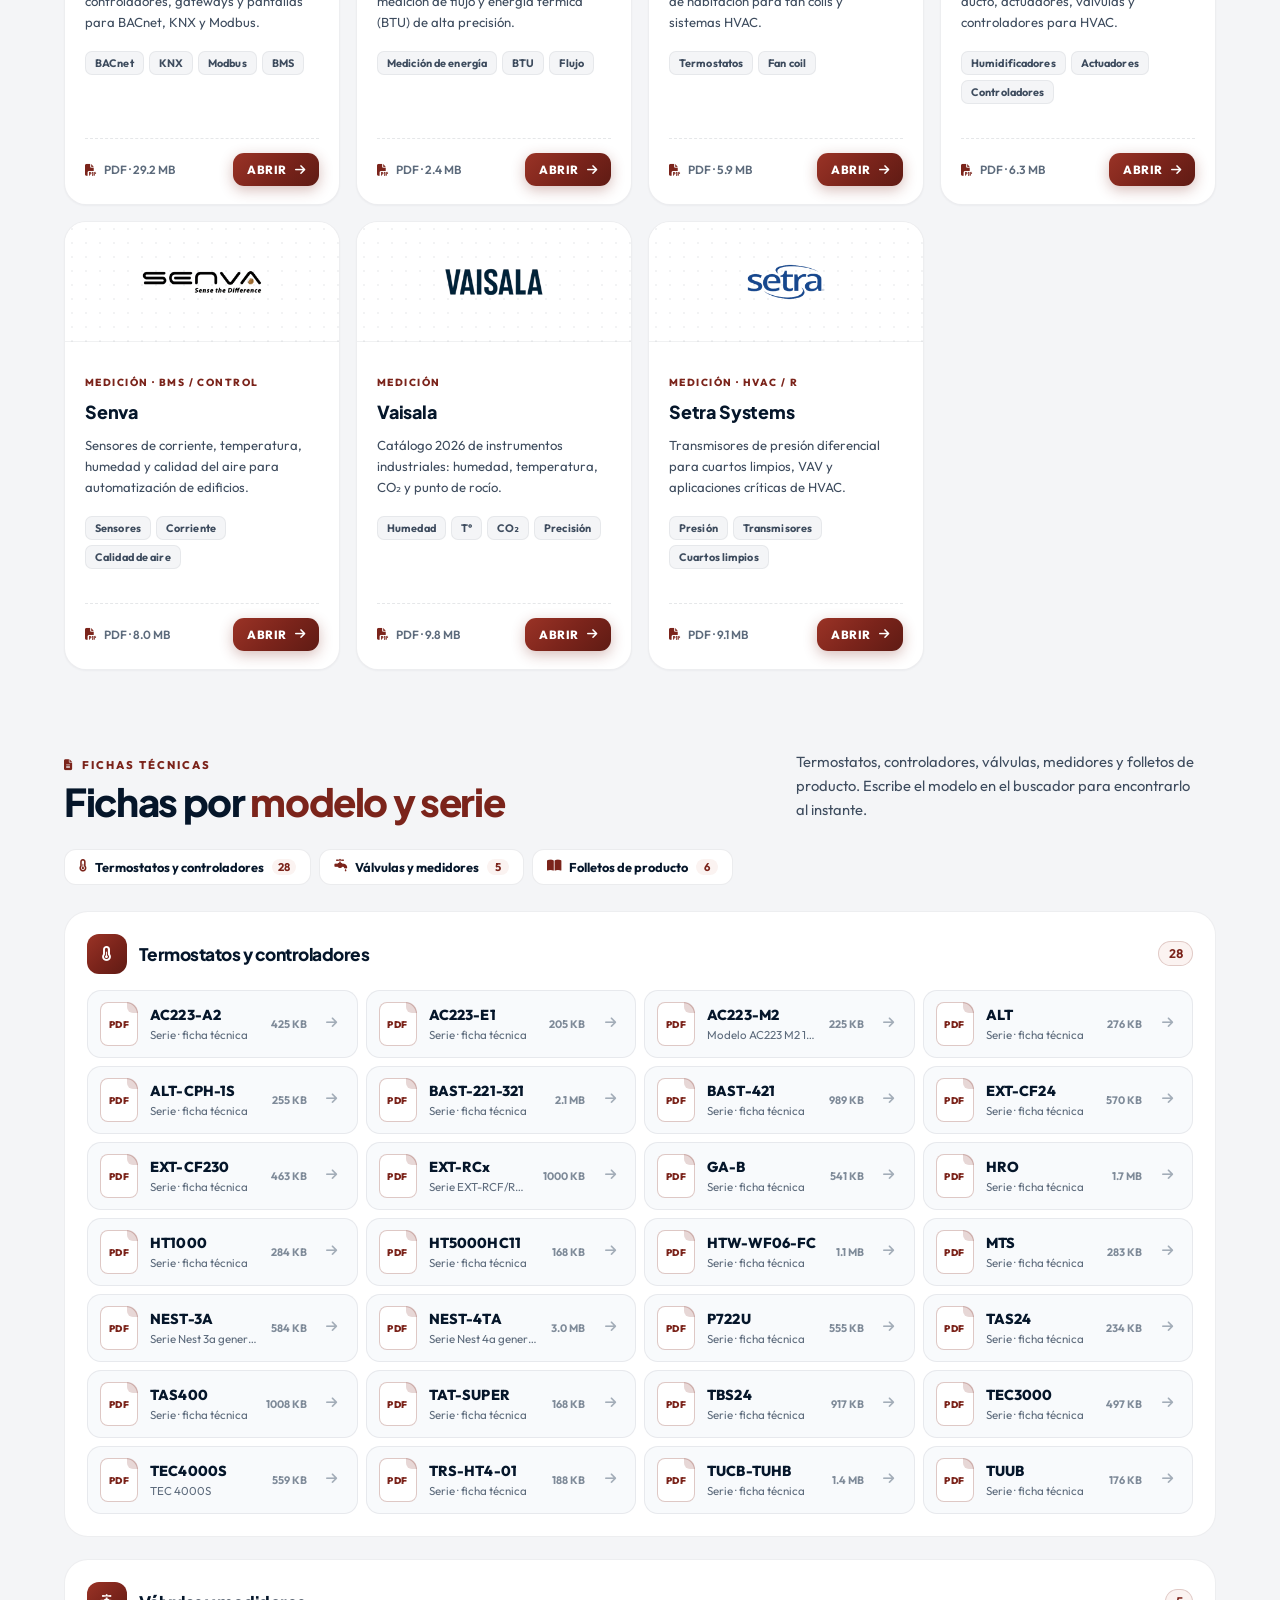
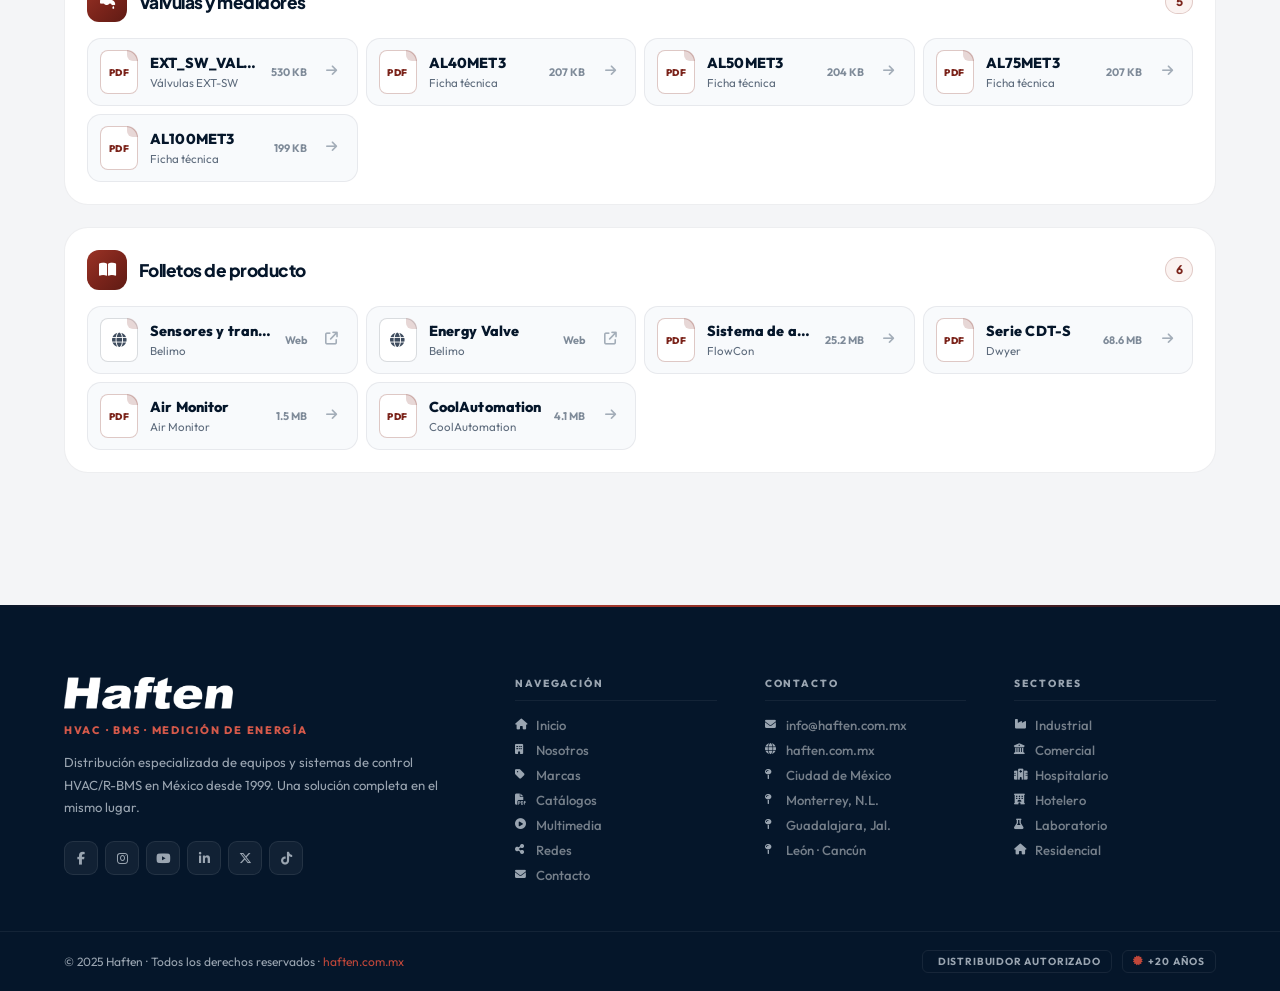
==== commit 9bfb9822: "Rediseño: paleta blanco/vino/marino, heros escenario, explorador de marcas y menús fijos - Paleta es" ====
--- a/catalogos.html
+++ b/catalogos.html
@@ -19,20 +19,20 @@
       --ac: #7B241B;
       --ac-dark: #5F1B14;
       --ac-rgb: 123, 36, 27;
-      --bg: #f0f4f8;
+      --bg: #f4f5f7;
       --bg2: #ffffff;
       --bg3: #e6edf5;
-      --lt: #f0f4f8;
+      --lt: #f4f5f7;
       --lt2: #e0eaf3;
       --white: #fff;
       --text-1: #0d1f2d;
-      --text-2: #3d6680;
+      --text-2: #4a5767;
       --text-3: #7a9eb5;
       --ink: #ffffff;
       --ink2: #e6f2f8;
       --ink3: #cce4f0;
       --border-d: rgba(var(--ac-rgb), .15);
-      --border-l: rgba(13, 31, 45, .1);
+      --border-l: rgba(5, 22, 42, .1);
       --nav-h: 88px;
       --r: 14px;
     }
@@ -180,7 +180,7 @@
       align-items: center;
       padding: 0 5vw;
       gap: 24px;
-      background: rgba(3, 8, 16, .7);
+      background: rgba(5, 22, 42, .7);
       backdrop-filter: blur(32px) saturate(1.8);
       -webkit-backdrop-filter: blur(32px) saturate(1.8);
       border-bottom: 1px solid rgba(255, 255, 255, .05);
@@ -188,7 +188,7 @@
     }
 
     #navbar.scrolled {
-      background: rgba(3, 8, 16, .95);
+      background: rgba(5, 22, 42, .95);
       box-shadow: 0 4px 40px rgba(0, 0, 0, .5)
     }
 
@@ -322,7 +322,7 @@
       position: absolute;
       top: calc(100% + 10px);
       right: 0;
-      background: #0a1828;
+      background: #071c33;
       border: 1px solid rgba(255, 255, 255, .09);
       border-radius: 14px;
       padding: 18px;
@@ -499,7 +499,7 @@
       padding-bottom: 80px;
       overflow: hidden;
       text-align: center;
-      background: #030810;
+      background: #05162a;
     }
 
     .page-hero-grid {
@@ -518,7 +518,7 @@
       width: 800px;
       height: 800px;
       border-radius: 50%;
-      background: radial-gradient(ellipse, rgba(226, 114, 95, .07) 0%, transparent 70%);
+      background: radial-gradient(ellipse, rgba(192, 71, 58, .07) 0%, transparent 70%);
       pointer-events: none
     }
 
@@ -615,7 +615,7 @@
       z-index: 200;
       background: rgba(255, 255, 255, .92);
       backdrop-filter: blur(24px);
-      border-bottom: 1px solid rgba(13, 31, 45, .08);
+      border-bottom: 1px solid rgba(5, 22, 42, .08);
       padding: 14px 5vw;
     }
 
@@ -646,8 +646,8 @@
 
     .filter-search input {
       width: 100%;
-      background: #f4f8fb;
-      border: 1px solid rgba(13, 31, 45, .12);
+      background: #f6f7f9;
+      border: 1px solid rgba(5, 22, 42, .12);
       border-radius: 10px;
       padding: 9px 14px 9px 38px;
       font-family: 'Outfit', sans-serif;
@@ -682,8 +682,8 @@
       text-transform: uppercase;
       padding: 8px 16px;
       border-radius: 8px;
-      border: 1px solid rgba(13, 31, 45, .12);
-      color: rgba(13, 31, 45, .4);
+      border: 1px solid rgba(5, 22, 42, .12);
+      color: rgba(5, 22, 42, .4);
       background: none;
       cursor: none;
       transition: .2s;
@@ -692,8 +692,8 @@
 
     .f-tab:hover {
       color: var(--text-1);
-      border-color: rgba(13, 31, 45, .25);
-      background: rgba(13, 31, 45, .04)
+      border-color: rgba(5, 22, 42, .25);
+      background: rgba(5, 22, 42, .04)
     }
 
     .f-tab.active {
@@ -730,7 +730,7 @@
       padding: 52px 56px;
       margin-bottom: 72px;
       overflow: hidden;
-      box-shadow: 0 4px 32px rgba(0, 153, 187, .08);
+      box-shadow: 0 4px 32px rgba(123, 36, 27, .08);
     }
 
     .haften-feature::before {
@@ -895,7 +895,7 @@
     .sec-divider-line {
       flex: 1;
       height: 1px;
-      background: rgba(13, 31, 45, .1)
+      background: rgba(5, 22, 42, .1)
     }
 
     .sec-divider-label {
@@ -924,7 +924,7 @@
 
     .cat-card {
       background: #fff;
-      border: 1px solid rgba(13, 31, 45, .09);
+      border: 1px solid rgba(5, 22, 42, .09);
       border-radius: 16px;
       padding: 26px 24px;
       display: flex;
@@ -953,7 +953,7 @@
       border-color: rgba(var(--ac-rgb), .25);
       background: #f8fbfd;
       transform: translateY(-4px);
-      box-shadow: 0 16px 48px rgba(0, 153, 187, .1)
+      box-shadow: 0 16px 48px rgba(123, 36, 27, .1)
     }
 
     .cat-card:hover::before {
@@ -966,8 +966,8 @@
 
     /* brand logo area */
     .cat-logo-area {
-      background: #f4f8fb;
-      border: 1px solid rgba(13, 31, 45, .08);
+      background: #f6f7f9;
+      border: 1px solid rgba(5, 22, 42, .08);
       border-radius: 10px;
       padding: 18px;
       display: flex;
@@ -993,7 +993,7 @@
       font-family: 'Plus Jakarta Sans', sans-serif;
       font-size: 1.05rem;
       font-weight: 800;
-      color: rgba(13, 31, 45, .4);
+      color: rgba(5, 22, 42, .4);
       letter-spacing: -.01em;
       text-align: center
     }
@@ -1037,8 +1037,8 @@
       text-transform: uppercase;
       padding: 3px 9px;
       border-radius: 20px;
-      background: rgba(13, 31, 45, .05);
-      border: 1px solid rgba(13, 31, 45, .1);
+      background: rgba(5, 22, 42, .05);
+      border: 1px solid rgba(5, 22, 42, .1);
       color: var(--text-3)
     }
 
@@ -1055,7 +1055,7 @@
       justify-content: space-between;
       gap: 10px;
       padding-top: 14px;
-      border-top: 1px solid rgba(13, 31, 45, .07)
+      border-top: 1px solid rgba(5, 22, 42, .07)
     }
 
     .cat-size {
@@ -1144,7 +1144,7 @@
 
     /* ════════════ FOOTER ════════════ */
     footer {
-      background: #060d1a;
+      background: #05162a;
       position: relative
     }
 
@@ -1332,7 +1332,7 @@
         top: var(--nav-h);
         left: 0;
         right: 0;
-        background: rgba(3, 8, 16, .98);
+        background: rgba(5, 22, 42, .98);
         border-bottom: 1px solid rgba(255, 255, 255, .06);
         flex-direction: column;
         padding: 18px 5vw 22px;
@@ -1460,7 +1460,7 @@
       height: 100%;
       padding: 13px 14px;
       background: #fff;
-      border: 1px solid rgba(13, 31, 45, .09);
+      border: 1px solid rgba(5, 22, 42, .09);
       border-radius: 12px;
       transition: border-color .2s, transform .2s, box-shadow .2s, background .2s
     }
@@ -1468,7 +1468,7 @@
       border-color: rgba(var(--ac-rgb), .35);
       background: #fbfdfe;
       transform: translateY(-2px);
-      box-shadow: 0 10px 24px rgba(13, 31, 45, .08)
+      box-shadow: 0 10px 24px rgba(5, 22, 42, .08)
     }
     .ficha-ico {
       flex-shrink: 0;
@@ -1508,6 +1508,7 @@
   <link rel="stylesheet" href="assets/css/ui.css">
   <link rel="stylesheet" href="assets/css/claro.css">
   <link rel="stylesheet" href="assets/css/hero.css">
+  <link rel="stylesheet" href="assets/css/paleta.css">
   <link rel="stylesheet" href="assets/css/catalogos.css">
 </head>
 
@@ -1570,51 +1571,36 @@
   </nav>
 
   <!-- PAGE HERO -->
-  <section class="hx-hero" aria-labelledby="hx-h" style="--hx-big:15.43vw">
-      <div class="hx-panel">
-        <div class="hx-big" aria-hidden="true">CATÁLOGOS</div>
-        <div class="hx-grid">
-          <div class="hx-copy">
-            <span class="hx-eyebrow"><i class="fa-solid fa-book-open" aria-hidden="true"></i>Biblioteca técnica</span>
-            <h1 id="hx-h" class="hx-h1">Catálogos <span>técnicos</span></h1>
-            <p class="hx-sub">Descarga la documentación oficial de Haften y de nuestras marcas: todo para especificar, cotizar e instalar.</p>
-            <form class="hx-search" role="search" data-hsearch aria-label="Buscar en Haften">
-              <div class="hx-field">
-                <i class="fa-solid fa-magnifying-glass" aria-hidden="true"></i>
-                <input type="search" placeholder="Busca una marca, producto o sección…" autocomplete="off"
-                  aria-label="Buscar marca, producto o sección" role="combobox" aria-expanded="false" aria-controls="hsList" aria-autocomplete="list">
-                <span class="hx-kbd" aria-hidden="true">/</span>
-                <button type="submit" class="hx-go" aria-label="Buscar"><i class="fa-solid fa-arrow-right" aria-hidden="true"></i></button>
-              </div>
-              <div class="hs-results" id="hsList" role="listbox" hidden></div>
-              <div class="hx-pop"><span>Populares:</span><button type="button" class="hx-chip" data-q="Belimo">Belimo</button><button type="button" class="hx-chip" data-q="Dwyer">Dwyer</button><button type="button" class="hx-chip" data-q="Johnson Controls">Johnson Controls</button><button type="button" class="hx-chip" data-q="Termostatos">Termostatos</button><button type="button" class="hx-chip" data-q="Fichas técnicas">Fichas técnicas</button></div>
-            </form>
-            <div class="hx-row">
-              <a class="hx-trust" href="/marcas">
-                <div class="hx-stack"><span><img src="assets/logos/belimo.png" alt=""></span><span><img src="assets/logos/johnson-controls.png" alt=""></span><span><img src="assets/logos/vaisala.png" alt=""></span><span><img src="assets/logos/loytec.png" alt=""></span><span><img src="assets/logos/neptronic.png" alt=""></span></div>
-                <div><strong>22 marcas</strong><small>internacionales que respaldan</small></div>
-              </a>
-              <a href="#fichas" class="hx-btn hx-btn-ac"><i class="fa-solid fa-file-pdf" aria-hidden="true"></i>Fichas técnicas</a><a href="/contacto" class="hx-btn hx-btn-ghost"><i class="fa-solid fa-envelope" aria-hidden="true"></i>Pedir cotización</a>
+  <section class="hx-hero" aria-labelledby="hx-h">
+      <div class="hx-stage" style="--hx-big:16.51vw;--hx-h:520px">
+        <div class="hx-bg" aria-hidden="true">
+          <img class="hx-photo" src="https://images.unsplash.com/photo-1581092160562-40aa08e78837?w=1600&q=75&fit=crop" alt="" fetchpriority="high">
+          <div class="hx-tone"></div><div class="hx-lines"></div>
+          <div class="hx-big">CATÁLOGOS</div>
+        </div>
+        <span class="hx-tag t1" aria-hidden="true"><img src="assets/logos/dwyer-omega.png" alt=""></span><span class="hx-tag t2" aria-hidden="true"><img src="assets/logos/belimo.png" alt=""></span><span class="hx-tag t3" aria-hidden="true"><img src="assets/logos/senva.png" alt=""></span><span class="hx-tag t4" aria-hidden="true"><img src="assets/logos/setra-systems.png" alt=""></span>
+        <div class="hx-float hx-f1" aria-hidden="true"><b>19</b><p>marcas con catálogo en PDF listo para descargar.</p></div>
+        <div class="hx-float hx-f2" aria-hidden="true"><strong><i class="fa-solid fa-file-lines"></i>Fichas por modelo</strong><p>Termostatos, válvulas, sensores y más.</p></div>
+        <div class="hx-content">
+          <span class="hx-eyebrow"><i class="fa-solid fa-book-open" aria-hidden="true"></i>Biblioteca técnica</span>
+          <h1 id="hx-h" class="hx-h1">Catálogos <span>técnicos</span></h1>
+          <p class="hx-sub">Descarga la documentación oficial de Haften y de nuestras marcas: todo para especificar, cotizar e instalar.</p>
+          <form class="hx-search" role="search" data-hsearch aria-label="Buscar en Haften">
+            <div class="hx-field">
+              <i class="fa-solid fa-magnifying-glass" aria-hidden="true"></i>
+              <input type="search" placeholder="Busca una marca, producto o sección…" autocomplete="off"
+                aria-label="Buscar marca, producto o sección" role="combobox" aria-expanded="false" aria-controls="hsList" aria-autocomplete="list">
+              <span class="hx-kbd" aria-hidden="true">/</span>
+              <button type="submit" class="hx-go" aria-label="Buscar"><i class="fa-solid fa-arrow-right" aria-hidden="true"></i><span>Buscar</span></button>
             </div>
-          </div>
-          <div class="hx-visual">
-            <span class="hx-dot d1" aria-hidden="true"></span><span class="hx-dot d2" aria-hidden="true"></span><span class="hx-dot d3" aria-hidden="true"></span>
-            <div class="hx-photo"><img src="https://images.unsplash.com/photo-1581092160562-40aa08e78837?w=1400&q=80&fit=crop" alt="Edificio corporativo con sistemas de automatización" fetchpriority="high"></div>
-            <div class="hx-pills" aria-hidden="true"><span class="hx-pill p1"><i class="fa-solid fa-file-pdf"></i>PDF</span><span class="hx-pill p2"><i class="fa-solid fa-download"></i>Descarga</span><span class="hx-pill p3"><i class="fa-solid fa-magnifying-glass"></i>Búsqueda</span></div>
-            <div class="hx-seal" aria-hidden="true">
-              <svg viewBox="0 0 100 100"><defs><path id="hxc" d="M50,50 m-38,0 a38,38 0 1,1 76,0 a38,38 0 1,1 -76,0"/></defs>
-                <text><textPath href="#hxc">Distribuidor autorizado · Haften ·</textPath></text></svg>
-              <i class="fa-solid fa-fan"></i>
-            </div>
-            <div class="hx-card">
-              <div class="hx-card-h"><img src="assets/logos/logo-haften.png" alt="Haften"><small>Tu solución integral</small></div>
-              <div class="hx-card-r"><i class="fa-solid fa-book" aria-hidden="true"></i><span><b>Catálogo Haften</b> 2025</span></div><div class="hx-card-r"><i class="fa-solid fa-layer-group" aria-hidden="true"></i><span><b>19 marcas</b> con catálogo</span></div><div class="hx-card-r"><i class="fa-solid fa-file-lines" aria-hidden="true"></i><span><b>Fichas</b> por modelo</span></div>
-            </div>
-          </div>
+            <div class="hs-results" id="hsList" role="listbox" hidden></div>
+            <div class="hx-pop"><span>Populares:</span><button type="button" class="hx-chip" data-q="Belimo">Belimo</button><button type="button" class="hx-chip" data-q="Dwyer">Dwyer</button><button type="button" class="hx-chip" data-q="Johnson Controls">Johnson Controls</button><button type="button" class="hx-chip" data-q="Termostatos">Termostatos</button><button type="button" class="hx-chip" data-q="Fichas técnicas">Fichas técnicas</button></div>
+          </form>
+          <div class="hx-row"><a href="#fichas" class="hx-btn hx-btn-ac"><i class="fa-solid fa-file-pdf" aria-hidden="true"></i>Fichas técnicas</a><a href="/contacto" class="hx-btn hx-btn-ghost"><i class="fa-solid fa-envelope" aria-hidden="true"></i>Pedir cotización</a></div>
         </div>
       </div>
       <div class="hx-logos">
-        <div class="hx-logos-lbl">Marcas que distribuimos</div>
+        <div class="hx-logos-lbl">Marcas que <b>distribuimos</b></div>
         <div class="hx-logos-wrap"><div class="hx-logos-track" data-logo-strip></div></div>
       </div>
     </section>
@@ -1823,7 +1809,7 @@
       for (let i = 0; i < 300; i++) { const p = mkP(); p.age = Math.random() * p.maxAge; pts.push(p) }
       let t = 0;
       function draw() {
-        t += .003; ctx.fillStyle = 'rgba(3,8,16,0.18)'; ctx.fillRect(0, 0, W, H);
+        t += .003; ctx.fillStyle = 'rgba(5, 22, 42,0.18)'; ctx.fillRect(0, 0, W, H);
         pts.forEach((p, i) => {
           const nx = p.x / W * 5, ny = p.y / H * 5;
           const angle = (Math.sin(nx + t) * Math.cos(ny * .8 + t * .4) + Math.sin(nx * .4 + t * .3) * 1.5) * Math.PI;
@@ -1831,7 +1817,7 @@
           p.x += p.vx; p.y += p.vy; p.age++;
           const lp = p.age / p.maxAge, a = (lp < .1 ? lp * 10 : lp > .72 ? (1 - lp) / .28 : 1) * .4;
           ctx.beginPath(); ctx.arc(p.x, p.y, p.sz, 0, Math.PI * 2);
-          ctx.fillStyle = p.warm ? `rgba(226,114,95,${a * .6})` : `rgba(214,226,238,${a * .75})`; ctx.fill();
+          ctx.fillStyle = p.warm ? `rgba(192, 71, 58,${a * .6})` : `rgba(255, 255, 255,${a * .75})`; ctx.fill();
           if (p.age >= p.maxAge || p.x < -10 || p.x > W + 10 || p.y < -10 || p.y > H + 10) pts[i] = mkP();
         });
         requestAnimationFrame(draw);
--- a/assets/css/site.css
+++ b/assets/css/site.css
@@ -33,13 +33,13 @@
 }
 
 /* scrollbar discreta acorde al tema */
-html { scrollbar-color: rgba(var(--ac-rgb), .45) #050b15; }
+html { scrollbar-color: rgba(var(--ac-rgb), .45) #05162a; }
 ::-webkit-scrollbar { width: 10px; height: 10px; }
-::-webkit-scrollbar-track { background: #050b15; }
+::-webkit-scrollbar-track { background: #05162a; }
 ::-webkit-scrollbar-thumb {
   background: rgba(var(--ac-rgb), .4);
   border-radius: 10px;
-  border: 2px solid #050b15;
+  border: 2px solid #05162a;
 }
 ::-webkit-scrollbar-thumb:hover { background: rgba(var(--ac-rgb), .65); }
 
@@ -124,7 +124,7 @@
   color: var(--ac) !important;
 }
 #a11yPanel { min-width: 270px; }
-#a11yPanel .tp-label { color: #9fc3da; }
+#a11yPanel .tp-label { color: #aab4c0; }
 .a11y-switch {
   display: flex;
   width: 100%;
@@ -140,7 +140,7 @@
   text-align: left;
   cursor: pointer;
 }
-.a11y-switch .a11y-lbl { color: #cfe3f0; }
+.a11y-switch .a11y-lbl { color: #e3e6ea; }
 .a11y-switch .a11y-slider {
   position: relative;
   inset: auto;
@@ -151,7 +151,7 @@
 }
 .a11y-switch[aria-checked="true"] .a11y-slider { background: var(--ac); border-color: var(--ac); }
 .a11y-switch[aria-checked="true"] .a11y-slider::before { left: 20px; background: #fff; }
-#a11yPanel .a11y-row .a11y-lbl { color: #cfe3f0; }
+#a11yPanel .a11y-row .a11y-lbl { color: #e3e6ea; }
 #a11yPanel .a11y-fs button { width: 30px; height: 30px; cursor: pointer; }
 #a11yPanel .a11y-fs .fs-val { min-width: 40px; color: #fff; }
 .a11y-reset {
@@ -161,7 +161,7 @@
   border-radius: 8px;
   border: 1px solid rgba(255, 255, 255, .14);
   background: rgba(255, 255, 255, .04);
-  color: #cfe3f0;
+  color: #e3e6ea;
   font: inherit;
   font-size: .75rem;
   font-weight: 700;
--- a/assets/css/ui.css
+++ b/assets/css/ui.css
@@ -16,8 +16,8 @@
   --brand-600: #6E2018;
   --brand-500: #8F2D22;
   --brand-400: #B4483A;
-  --brand-300: #E2725F;
-  --brand-300-rgb: 226, 114, 95;
+  --brand-300: #c0473a;
+  --brand-300-rgb: 192, 71, 58;
   --brand-200: #F2B5A9;
   --brand-100: #F7E3DF;
   --brand-50: #FBF3F1;
@@ -27,7 +27,7 @@
   --ac-dark: var(--brand-700);
   --ac-rgb: var(--brand-rgb);
   --border-d: rgba(var(--brand-300-rgb), .14);
-  --focus: #F5C26B;
+  --focus: #c0473a;
 }
 
 /* Contextos oscuros: el acento se aclara para leerse bien */
@@ -43,7 +43,7 @@
 [data-dark] {
   --ac: var(--brand-300);
   --ac-rgb: var(--brand-300-rgb);
-  --ac-dark: #EE8B79;
+  --ac-dark: #c0473a;
 }
 
 /* Rellenos de marca: siempre el rojo oficial con texto blanco */
@@ -74,13 +74,13 @@
 }
 footer::before { background: linear-gradient(90deg, transparent, var(--brand-300), var(--brand), transparent) !important; }
 
-footer { --text-3: #7ea6c0; }
+footer { --text-3: #9aa5b1; }
 .sector-tag { --ac: var(--brand-300); --ac-rgb: var(--brand-300-rgb); }
-.sec-divider-label { color: #3d6680 !important; }
+.sec-divider-label { color: #4a5767 !important; }
 .hours-badge { color: #15803d !important; }
 
 ::selection { background: rgba(var(--brand-300-rgb), .35); color: #fff; }
-html { scrollbar-color: rgba(var(--brand-300-rgb), .5) #050b15; }
+html { scrollbar-color: rgba(var(--brand-300-rgb), .5) #05162a; }
 ::-webkit-scrollbar-thumb { background: rgba(var(--brand-300-rgb), .45); }
 
 /* ════════════════════════════════════════════════
@@ -90,7 +90,7 @@
   height: var(--nav-h) !important;
   padding: 0 clamp(16px, 4.2vw, 64px) !important;
   gap: 20px !important;
-  background: linear-gradient(180deg, rgba(4, 8, 16, .86), rgba(4, 8, 16, .64)) !important;
+  background: linear-gradient(180deg, rgba(5, 22, 42, .86), rgba(5, 22, 42, .64)) !important;
   backdrop-filter: blur(22px) saturate(1.6) !important;
   -webkit-backdrop-filter: blur(22px) saturate(1.6) !important;
   border-bottom: 1px solid rgba(255, 255, 255, .06) !important;
@@ -113,7 +113,7 @@
 
 #navbar.scrolled {
   height: 68px !important;
-  background: rgba(4, 8, 16, .94) !important;
+  background: rgba(5, 22, 42, .94) !important;
   box-shadow: 0 10px 40px -10px rgba(0, 0, 0, .7) !important;
 }
 #navbar.nav-hide { transform: translateY(-110%); }
@@ -238,7 +238,7 @@
     padding: 14px 20px 22px !important;
     max-height: calc(100dvh - 64px);
     overflow-y: auto;
-    background: rgba(4, 8, 16, .985) !important;
+    background: rgba(5, 22, 42, .985) !important;
     border-bottom: 1px solid rgba(var(--brand-300-rgb), .18) !important;
     box-shadow: 0 30px 60px rgba(0, 0, 0, .6);
     clip-path: inset(0 0 100% 0);
@@ -396,7 +396,7 @@
   border: 0;
   border-radius: 50%;
   background: none;
-  color: #5f7f95;
+  color: #636f7e;
   cursor: pointer;
 }
 
@@ -497,7 +497,7 @@
   gap: 8px;
   background:
     radial-gradient(rgba(5, 22, 42, .05) 1px, transparent 1px) 0 0 / 16px 16px,
-    #f6f8fb;
+    #f6f7f9;
   scrollbar-width: thin;
   scrollbar-color: rgba(5, 22, 42, .2) transparent;
 }
@@ -507,7 +507,7 @@
   padding: 3px 10px;
   border-radius: 999px;
   background: rgba(5, 22, 42, .06);
-  color: #4f6b80;
+  color: #525f6f;
   font-size: .68rem;
   font-weight: 700;
   letter-spacing: .06em;
@@ -581,8 +581,8 @@
   font-size: .8rem;
 }
 .hz-card span { flex: 1; min-width: 0; line-height: 1.3; }
-.hz-card small { display: block; font-weight: 500; color: #4f6b80; font-size: .72rem; }
-.hz-card .fa-arrow-right, .hz-card .fa-arrow-up-right-from-square { color: #9fb3c2; font-size: .72rem; }
+.hz-card small { display: block; font-weight: 500; color: #525f6f; font-size: .72rem; }
+.hz-card .fa-arrow-right, .hz-card .fa-arrow-up-right-from-square { color: #a3adb8; font-size: .72rem; }
 
 .hz-typing {
   align-self: flex-start;
@@ -597,7 +597,7 @@
   width: 6px;
   height: 6px;
   border-radius: 50%;
-  background: #8aa4b6;
+  background: #949eaa;
   animation: hzDot 1.1s infinite ease-in-out;
 }
 .hz-typing span:nth-child(2) { animation-delay: .15s; }
@@ -649,14 +649,14 @@
   padding: 11px 14px;
   border-radius: 14px;
   border: 1.5px solid rgba(5, 22, 42, .1);
-  background: #f6f8fb;
+  background: #f6f7f9;
   color: #05162a;
   font: 500 .9rem/1.4 'Outfit', sans-serif;
   outline: none;
   transition: border-color .2s, background .2s, box-shadow .2s;
 }
 .hz-input:focus { border-color: var(--brand); background: #fff; box-shadow: 0 0 0 4px rgba(var(--brand-rgb), .1); }
-.hz-input::placeholder { color: #7a93a6; }
+.hz-input::placeholder { color: #7f8b99; }
 .hz-send {
   flex-shrink: 0;
   width: 44px;
@@ -676,7 +676,7 @@
   padding: 0 14px 10px;
   background: #fff;
   font-size: .66rem;
-  color: #6b8597;
+  color: #6e7a88;
   text-align: center;
 }
 .hz-foot a { color: var(--brand); font-weight: 700; }
--- a/assets/css/claro.css
+++ b/assets/css/claro.css
@@ -107,7 +107,7 @@
   transition: transform .25s cubic-bezier(.16, 1, .3, 1), box-shadow .25s;
 }
 .hz-wa:hover { transform: translateY(-3px) scale(1.04); box-shadow: 0 14px 32px -6px rgba(18, 140, 70, .7), 0 3px 10px rgba(0, 0, 0, .2); }
-.hz-wa:focus-visible { outline: 3px solid var(--focus, #F5C26B); outline-offset: 3px; }
+.hz-wa:focus-visible { outline: 3px solid var(--focus, #c0473a); outline-offset: 3px; }
 .hz-wa-tip {
   position: absolute;
   left: calc(100% + 12px);
--- a/assets/css/hero.css
+++ b/assets/css/hero.css
@@ -1,117 +1,130 @@
-/* HAFTEN — hero claro compartido por todas las páginas
-   Panel claro con tinte guinda, palabra gigante en blanco, buscador del
-   sitio, tarjetas flotantes y cápsulas de marca. */
+/* HAFTEN — hero "escenario": página blanca con un escenario vino Haften,
+   foto en duotono, titular centrado, buscador y tarjetas de vidrio. */
 
 .hx-hero {
-  --hx-brand: #7B241B;
-  --hx-brand-2: #9A3326;
-  --hx-navy: #05162a;
-  --hx-ink2: #3b4d61;
-  --hx-tint: #F5E6E2;
-  --hx-tint-2: #FBF3F1;
   position: relative;
   background: #fff;
-  padding: calc(var(--nav-h, 88px) + 14px) clamp(12px, 2.2vw, 28px) 0;
-  color: var(--hx-navy);
-  font-family: 'Outfit', 'Plus Jakarta Sans', system-ui, sans-serif;
+  padding: calc(var(--nav-h, 88px) + 12px) clamp(10px, 2vw, 24px) 0;
+  font-family: 'Outfit', system-ui, sans-serif;
+}
+.hx-stage {
+  position: relative;
+  isolation: isolate;
+  min-height: var(--hx-h, 560px);
+  border-radius: clamp(22px, 3vw, 40px);
+  color: #fff;
+  display: flex;
+  flex-direction: column;
+  align-items: center;
+  justify-content: center;
+  text-align: center;
+  padding: clamp(40px, 6vw, 84px) clamp(18px, 4vw, 60px) clamp(40px, 5vw, 70px);
+  box-shadow: 0 40px 80px -40px rgba(91, 24, 18, .65);
+}
+.hx-bg {
+  position: absolute;
+  inset: 0;
+  z-index: -1;
+  border-radius: inherit;
   overflow: hidden;
-}
-.hx-panel {
-  position: relative;
-  border-radius: clamp(22px, 3vw, 40px);
+  background: radial-gradient(90% 80% at 50% 0%, #9a3326 0%, #7b241b 38%, #4a120d 78%, #2b0a07 100%);
+}
+.hx-photo {
+  position: absolute;
+  inset: 0;
+  width: 100%;
+  height: 100%;
+  object-fit: cover;
+  filter: grayscale(1) contrast(1.15);
+  mix-blend-mode: luminosity;
+  opacity: .3;
+}
+.hx-tone {
+  position: absolute;
+  inset: 0;
   background:
-    radial-gradient(circle at 82% 18%, rgba(255, 255, 255, .85), transparent 42%),
-    radial-gradient(circle at 10% 90%, rgba(123, 36, 27, .07), transparent 40%),
-    linear-gradient(160deg, var(--hx-tint-2) 0%, var(--hx-tint) 100%);
-  padding: clamp(20px, 3.2vw, 44px) clamp(18px, 4.2vw, 64px) clamp(28px, 4vw, 56px);
-  overflow: hidden;
-  isolation: isolate;
-}
-/* trama de puntos sutil */
-.hx-panel::before {
-  content: '';
-  position: absolute;
-  inset: 0;
-  background-image: radial-gradient(rgba(123, 36, 27, .12) 1px, transparent 1px);
-  background-size: 22px 22px;
-  -webkit-mask-image: linear-gradient(180deg, transparent, #000 55%, transparent);
-  mask-image: linear-gradient(180deg, transparent, #000 55%, transparent);
-  opacity: .5;
-  z-index: -1;
-  pointer-events: none;
-}
-/* palabra gigante */
+    radial-gradient(60% 55% at 50% 45%, rgba(123, 36, 27, .55), transparent 75%),
+    linear-gradient(180deg, rgba(43, 10, 7, 0) 40%, rgba(5, 22, 42, .7) 100%);
+}
+.hx-lines {
+  position: absolute;
+  inset: 0;
+  background-image: linear-gradient(rgba(255, 255, 255, .05) 1px, transparent 1px), linear-gradient(90deg, rgba(255, 255, 255, .05) 1px, transparent 1px);
+  background-size: 72px 72px;
+  -webkit-mask-image: radial-gradient(70% 70% at 50% 40%, #000, transparent 80%);
+  mask-image: radial-gradient(70% 70% at 50% 40%, #000, transparent 80%);
+}
 .hx-big {
-  font-family: 'Plus Jakarta Sans', sans-serif;
-  font-weight: 800;
-  font-size: var(--hx-big, 15vw);
-  line-height: .82;
-  letter-spacing: -.04em;
+  position: absolute;
+  left: 50%;
+  bottom: -.12em;
+  transform: translateX(-50%);
+  font: 800 var(--hx-big, 16vw)/.8 'Plus Jakarta Sans', sans-serif;
+  letter-spacing: -.05em;
   text-transform: uppercase;
-  color: #fff;
-  text-shadow: 0 2px 0 rgba(123, 36, 27, .06), 0 18px 50px rgba(123, 36, 27, .12);
   white-space: nowrap;
-  text-align: center;
-  margin: 0 0 clamp(12px, 2vw, 28px);
+  color: rgba(255, 255, 255, .05);
+  -webkit-text-stroke: 1.5px rgba(255, 255, 255, .16);
   user-select: none;
-  pointer-events: none;
-}
-.hx-grid {
-  display: grid;
-  grid-template-columns: minmax(0, 1.05fr) minmax(0, .95fr);
-  gap: clamp(24px, 4vw, 64px);
-  align-items: center;
-  margin-top: calc(var(--hx-big, 15vw) * -.42);
-  position: relative;
-}
-.hx-copy { position: relative; z-index: 2; }
+}
+
+.hx-content { position: relative; z-index: 3; max-width: 860px; width: 100%; }
 .hx-eyebrow {
   display: inline-flex;
   align-items: center;
-  gap: 8px;
-  padding: 7px 14px;
-  border-radius: 999px;
-  background: #fff;
-  color: var(--hx-brand);
+  gap: 9px;
+  padding: 7px 16px 7px 8px;
+  border-radius: 999px;
+  background: rgba(255, 255, 255, .1);
+  border: 1px solid rgba(255, 255, 255, .18);
+  -webkit-backdrop-filter: blur(8px);
+  backdrop-filter: blur(8px);
+  font: 600 .76rem 'Outfit', sans-serif;
+  letter-spacing: .12em;
+  text-transform: uppercase;
+  color: #fff;
+}
+.hx-eyebrow i {
+  width: 26px;
+  height: 26px;
+  border-radius: 50%;
+  display: grid;
+  place-items: center;
+  background: #fff;
+  color: #7b241b;
   font-size: .72rem;
-  font-weight: 700;
-  letter-spacing: .14em;
-  text-transform: uppercase;
-  box-shadow: 0 4px 14px rgba(123, 36, 27, .1);
-}
-.hx-eyebrow i { font-size: .8rem; }
+}
 .hx-h1 {
-  font-family: 'Plus Jakarta Sans', sans-serif;
-  font-weight: 800;
-  font-size: clamp(2.1rem, 4.4vw, 3.9rem);
-  line-height: 1.02;
-  letter-spacing: -.035em;
-  color: var(--hx-navy);
-  margin: 18px 0 14px;
-}
-.hx-h1 span { color: var(--hx-brand); }
+  font: 800 clamp(2.3rem, 5.6vw, 4.6rem)/1.02 'Plus Jakarta Sans', sans-serif;
+  letter-spacing: -.04em;
+  color: #fff;
+  margin: 20px auto 16px;
+  text-wrap: balance;
+}
+.hx-h1 span { color: #fff; opacity: .62; }
 .hx-sub {
-  font-size: clamp(1rem, 1.25vw, 1.12rem);
+  font-size: clamp(1rem, 1.3vw, 1.14rem);
   line-height: 1.6;
-  color: var(--hx-ink2);
-  max-width: 34em;
-  margin: 0 0 24px;
-}
-
-/* ── buscador ── */
-.hx-search { position: relative; max-width: 560px; }
+  color: rgba(255, 255, 255, .82);
+  max-width: 38em;
+  margin: 0 auto 28px;
+  text-wrap: pretty;
+}
+
+/* buscador */
+.hx-search { position: relative; max-width: 620px; margin: 0 auto; text-align: left; }
 .hx-field {
   display: flex;
   align-items: center;
   gap: 10px;
-  padding: 7px 7px 7px 20px;
-  background: #fff;
-  border-radius: 999px;
-  box-shadow: 0 12px 34px -12px rgba(5, 22, 42, .28), 0 0 0 1px rgba(5, 22, 42, .06);
+  padding: 7px 7px 7px 22px;
+  background: #fff;
+  border-radius: 999px;
+  box-shadow: 0 24px 50px -18px rgba(0, 0, 0, .55);
   transition: box-shadow .2s;
 }
-.hx-field:focus-within { box-shadow: 0 14px 38px -12px rgba(123, 36, 27, .35), 0 0 0 2px rgba(123, 36, 27, .55); }
-.hx-field > i { color: #6b7c8f; font-size: 1rem; }
+.hx-field:focus-within { box-shadow: 0 24px 50px -18px rgba(0, 0, 0, .55), 0 0 0 4px rgba(255, 255, 255, .28); }
+.hx-field > i { color: #4b5a6e; }
 .hx-field input {
   flex: 1;
   min-width: 0;
@@ -119,33 +132,27 @@
   outline: 0;
   background: transparent;
   font: 500 1rem 'Outfit', system-ui, sans-serif;
-  color: var(--hx-navy);
-  padding: 10px 0;
-}
-.hx-field input::placeholder { color: #7d8b99; }
-.hx-kbd {
-  font: 600 .7rem 'Outfit', sans-serif;
-  color: #6b7c8f;
-  border: 1px solid rgba(5, 22, 42, .14);
-  border-radius: 6px;
-  padding: 2px 7px;
-}
+  color: #05162a;
+  padding: 11px 0;
+}
+.hx-field input::placeholder { color: #6e7a88; }
+.hx-kbd { font: 600 .7rem 'Outfit', sans-serif; color: #6e7a88; border: 1px solid rgba(5, 22, 42, .14); border-radius: 6px; padding: 2px 7px; }
 .hx-go {
   flex-shrink: 0;
-  width: 46px;
   height: 46px;
+  padding: 0 22px;
   border: 0;
-  border-radius: 50%;
-  display: grid;
-  place-items: center;
-  color: #fff;
-  font-size: 1rem;
-  background: linear-gradient(135deg, var(--hx-brand-2), var(--hx-brand) 55%, #5F1B14);
-  box-shadow: 0 8px 20px -6px rgba(123, 36, 27, .7);
+  border-radius: 999px;
+  display: inline-flex;
+  align-items: center;
+  gap: 8px;
+  color: #fff;
+  font: 700 .86rem 'Outfit', sans-serif;
+  background: #05162a;
   cursor: pointer;
-  transition: transform .2s;
-}
-.hx-go:hover { transform: scale(1.06); }
+  transition: background .2s;
+}
+.hx-go:hover { background: #7b241b; }
 .hs-results {
   position: absolute;
   top: calc(100% + 10px);
@@ -156,320 +163,133 @@
   overflow-y: auto;
   padding: 8px;
   background: #fff;
-  border-radius: 20px;
-  box-shadow: 0 24px 60px -16px rgba(5, 22, 42, .35), 0 0 0 1px rgba(5, 22, 42, .06);
-}
-.hs-row {
-  display: flex;
-  align-items: center;
-  gap: 12px;
-  padding: 10px 12px;
-  border-radius: 14px;
-  color: var(--hx-navy);
-  text-decoration: none;
-}
-.hs-row:hover, .hs-row.on { background: var(--hx-tint-2); }
-.hs-ico {
-  flex-shrink: 0;
-  width: 42px;
-  height: 42px;
-  border-radius: 12px;
-  display: grid;
-  place-items: center;
-  background: var(--hx-tint);
-  color: var(--hx-brand);
-}
-.hs-logo { width: 64px; background: #fff; box-shadow: inset 0 0 0 1px rgba(5, 22, 42, .08); }
+  border-radius: 22px;
+  box-shadow: 0 30px 70px -20px rgba(5, 22, 42, .55), 0 0 0 1px rgba(5, 22, 42, .06);
+  color: #05162a;
+}
+.hs-row { display: flex; align-items: center; gap: 12px; padding: 10px 12px; border-radius: 14px; color: #05162a; text-decoration: none; }
+.hs-row:hover, .hs-row.on { background: #f6f7f9; }
+.hs-ico { flex-shrink: 0; width: 42px; height: 42px; border-radius: 12px; display: grid; place-items: center; background: rgba(123, 36, 27, .08); color: #7b241b; }
+.hs-logo { width: 68px; background: #fff; box-shadow: inset 0 0 0 1px rgba(5, 22, 42, .08); }
 .hs-logo img { width: 100%; height: 100%; object-fit: contain; }
 .hs-txt { flex: 1; min-width: 0; display: flex; flex-direction: column; }
 .hs-txt strong { font-size: .95rem; font-weight: 600; overflow: hidden; text-overflow: ellipsis; white-space: nowrap; }
-.hs-txt small { font-size: .78rem; color: #5d6f82; }
-.hs-type {
-  font-size: .64rem;
-  font-weight: 700;
-  letter-spacing: .1em;
-  text-transform: uppercase;
-  color: var(--hx-brand);
-  background: var(--hx-tint-2);
-  border-radius: 999px;
-  padding: 4px 9px;
-}
-.hs-empty { padding: 14px; font-size: .9rem; color: var(--hx-ink2); }
-.hs-empty a { color: var(--hx-brand); font-weight: 600; }
-
-.hx-pop {
-  display: flex;
-  flex-wrap: wrap;
-  align-items: center;
-  gap: 8px;
-  margin-top: 14px;
-  font-size: .8rem;
-  color: var(--hx-ink2);
-}
-.hx-pop > span { font-weight: 600; margin-right: 2px; }
+.hs-txt small { font-size: .78rem; color: #5d6b7c; }
+.hs-type { font-size: .64rem; font-weight: 700; letter-spacing: .1em; text-transform: uppercase; color: #fff; background: #05162a; border-radius: 999px; padding: 4px 9px; }
+.hs-empty { padding: 14px; font-size: .9rem; color: #4b5a6e; }
+.hs-empty a { color: #7b241b; font-weight: 600; }
+
+.hx-pop { display: flex; flex-wrap: wrap; justify-content: center; align-items: center; gap: 8px; margin-top: 16px; font-size: .8rem; color: rgba(255, 255, 255, .75); }
+.hx-pop > span { font-weight: 600; }
 .hx-chip {
-  border: 1px solid rgba(5, 22, 42, .12);
-  background: rgba(255, 255, 255, .75);
-  color: var(--hx-navy);
+  border: 1px solid rgba(255, 255, 255, .22);
+  background: rgba(255, 255, 255, .08);
+  color: #fff;
   border-radius: 999px;
   padding: 6px 13px;
   font: 500 .78rem 'Outfit', sans-serif;
   cursor: pointer;
-  transition: background .2s, border-color .2s, color .2s;
-}
-.hx-chip:hover { background: #fff; border-color: rgba(123, 36, 27, .4); color: var(--hx-brand); }
-
-/* ── tarjeta de marcas (logos apilados) + botones ── */
-.hx-row {
-  display: flex;
-  flex-wrap: wrap;
-  align-items: center;
-  gap: 14px;
-  margin-top: 26px;
-}
-.hx-trust {
-  display: flex;
-  align-items: center;
-  gap: 14px;
-  padding: 12px 18px 12px 12px;
-  background: rgba(255, 255, 255, .9);
-  border-radius: 20px;
-  box-shadow: 0 10px 30px -14px rgba(5, 22, 42, .3);
-  text-decoration: none;
-  color: var(--hx-navy);
-}
-.hx-stack { display: flex; }
-.hx-stack span {
-  width: 58px;
-  height: 38px;
-  border-radius: 10px;
-  background: #fff;
-  box-shadow: 0 2px 8px rgba(5, 22, 42, .16), 0 0 0 1px rgba(5, 22, 42, .06);
-  display: grid;
-  place-items: center;
-  overflow: hidden;
-  margin-left: -10px;
-  padding: 2px 4px;
-}
-.hx-stack span:first-child { margin-left: 0; }
-.hx-stack img { width: 100%; height: 100%; object-fit: contain; transform: scale(1.3); }
-.hx-trust strong { display: block; font: 800 1.25rem/1 'Plus Jakarta Sans', sans-serif; }
-.hx-trust small { font-size: .76rem; color: #5d6f82; }
+  transition: background .2s, color .2s, border-color .2s;
+}
+.hx-chip:hover { background: #fff; color: #7b241b; border-color: #fff; }
+
+.hx-row { display: flex; flex-wrap: wrap; justify-content: center; gap: 12px; margin-top: 28px; }
 .hx-btn {
   display: inline-flex;
   align-items: center;
   gap: 9px;
-  padding: 14px 22px;
-  border-radius: 999px;
-  font: 700 .82rem 'Plus Jakarta Sans', sans-serif;
-  letter-spacing: .04em;
+  padding: 14px 24px;
+  border-radius: 999px;
+  font: 700 .86rem 'Outfit', sans-serif;
   text-decoration: none;
-  transition: transform .2s, box-shadow .2s, background .2s;
-}
-.hx-btn-ac { color: #fff; background: linear-gradient(135deg, var(--hx-brand-2), var(--hx-brand) 55%, #5F1B14); box-shadow: 0 10px 24px -8px rgba(123, 36, 27, .7); }
-.hx-btn-ac:hover { transform: translateY(-2px); color: #fff; }
-.hx-btn-ghost { color: var(--hx-navy); background: #fff; box-shadow: inset 0 0 0 1.5px rgba(5, 22, 42, .16); }
-.hx-btn-ghost:hover { box-shadow: inset 0 0 0 1.5px var(--hx-brand); color: var(--hx-brand); }
-
-/* ── visual derecho ── */
-.hx-visual {
-  position: relative;
-  min-height: clamp(320px, 36vw, 500px);
+  transition: transform .2s, background .2s, color .2s, border-color .2s;
+}
+.hx-btn-ac { background: #fff; color: #7b241b; box-shadow: 0 14px 30px -12px rgba(0, 0, 0, .5); }
+.hx-btn-ac:hover { transform: translateY(-2px); color: #05162a; }
+.hx-btn-ghost { color: #fff; border: 1.5px solid rgba(255, 255, 255, .35); }
+.hx-btn-ghost:hover { border-color: #fff; background: rgba(255, 255, 255, .08); color: #fff; }
+
+/* tarjetas de vidrio */
+.hx-float {
+  position: absolute;
+  z-index: 2;
+  width: 250px;
+  padding: 16px 18px;
+  text-align: left;
+  border-radius: 18px;
+  background: rgba(255, 255, 255, .09);
+  border: 1px solid rgba(255, 255, 255, .16);
+  -webkit-backdrop-filter: blur(14px);
+  backdrop-filter: blur(14px);
+  box-shadow: 0 20px 40px -20px rgba(0, 0, 0, .5);
+}
+.hx-float b { display: block; font: 800 1.5rem/1 'Plus Jakarta Sans', sans-serif; letter-spacing: -.03em; margin-bottom: 6px; }
+.hx-float strong { display: flex; align-items: center; gap: 8px; font: 700 .9rem 'Outfit', sans-serif; margin-bottom: 4px; }
+.hx-float strong i { color: #fff; opacity: .7; }
+.hx-float p { margin: 0; font-size: .8rem; line-height: 1.5; color: rgba(255, 255, 255, .72); }
+.hx-f1 { left: clamp(16px, 3vw, 44px); bottom: 15%; }
+.hx-f2 { right: clamp(16px, 3vw, 44px); bottom: 22%; }
+/* logos flotantes */
+.hx-tag {
+  position: absolute;
   z-index: 1;
-}
-.hx-photo {
-  position: absolute;
-  inset: 0 0 0 12%;
-  border-radius: 30px;
-  overflow: hidden;
-  box-shadow: 0 30px 60px -24px rgba(5, 22, 42, .45);
-  background: #e9d6d1;
-}
-.hx-photo img { width: 100%; height: 100%; object-fit: cover; display: block; }
-.hx-photo::after {
-  content: '';
-  position: absolute;
-  inset: 0;
-  background: linear-gradient(200deg, rgba(5, 22, 42, 0) 40%, rgba(5, 22, 42, .35) 100%);
-}
-/* cápsulas tipo cinta */
-.hx-pills {
-  position: absolute;
-  left: 0;
-  top: 12%;
-  display: flex;
-  flex-direction: column;
-  align-items: flex-start;
-  gap: 10px;
-  z-index: 3;
-}
-.hx-pill {
-  display: inline-flex;
-  align-items: center;
-  gap: 10px;
-  padding: 10px 20px 10px 10px;
-  border-radius: 999px;
-  font: 800 clamp(.95rem, 1.35vw, 1.2rem)/1 'Plus Jakarta Sans', sans-serif;
-  letter-spacing: -.01em;
-  box-shadow: 0 12px 26px -12px rgba(5, 22, 42, .4);
-}
-.hx-pill i {
-  width: 34px;
-  height: 34px;
-  border-radius: 50%;
-  display: grid;
-  place-items: center;
-  font-size: .9rem;
-}
-.hx-pill.p1 { background: linear-gradient(110deg, var(--hx-brand) 0%, var(--hx-brand-2) 70%, #c25542 100%); color: #fff; }
-.hx-pill.p1 i { background: #fff; color: var(--hx-brand); }
-.hx-pill.p2 { background: #fff; color: var(--hx-navy); margin-left: 28px; }
-.hx-pill.p2 i { background: var(--hx-tint); color: var(--hx-brand); }
-.hx-pill.p3 { background: var(--hx-navy); color: #fff; margin-left: 8px; }
-.hx-pill.p3 i { background: rgba(255, 255, 255, .14); color: #F2B5A9; }
-/* tarjeta de datos */
-.hx-card {
-  position: absolute;
-  right: -6px;
-  bottom: 8%;
-  z-index: 3;
-  width: min(270px, 70%);
-  padding: 16px 18px;
-  background: rgba(255, 255, 255, .94);
-  -webkit-backdrop-filter: blur(10px);
-  backdrop-filter: blur(10px);
-  border-radius: 20px;
-  box-shadow: 0 20px 44px -18px rgba(5, 22, 42, .45);
-}
-.hx-card-h { display: flex; align-items: center; gap: 10px; padding-bottom: 12px; margin-bottom: 10px; border-bottom: 1px solid rgba(5, 22, 42, .08); }
-.hx-card-h img { height: 18px; width: auto; }
-.hx-card-h small { font-size: .74rem; color: #5d6f82; }
-.hx-card-r { display: flex; align-items: center; gap: 10px; font-size: .86rem; padding: 5px 0; color: var(--hx-navy); }
-.hx-card-r i {
-  width: 30px;
-  height: 30px;
-  border-radius: 9px;
-  display: grid;
-  place-items: center;
-  background: var(--hx-tint);
-  color: var(--hx-brand);
-  font-size: .8rem;
-}
-.hx-card-r b { font-weight: 700; }
-/* sello giratorio */
-.hx-seal {
-  position: absolute;
-  left: 4%;
-  bottom: 6%;
-  z-index: 3;
-  width: 112px;
-  height: 112px;
-  border-radius: 50%;
-  background: #fff;
-  box-shadow: 0 14px 30px -12px rgba(5, 22, 42, .4);
-  display: grid;
-  place-items: center;
-}
-.hx-seal svg { position: absolute; inset: 6px; width: calc(100% - 12px); height: calc(100% - 12px); animation: hxSpin 18s linear infinite; }
-.hx-seal text { font: 700 8.4px 'Plus Jakarta Sans', sans-serif; letter-spacing: .14em; fill: var(--hx-brand); text-transform: uppercase; }
-.hx-seal i {
-  width: 46px;
-  height: 46px;
-  border-radius: 50%;
-  display: grid;
-  place-items: center;
-  background: linear-gradient(135deg, var(--hx-brand-2), var(--hx-brand));
-  color: #fff;
-  font-size: 1.1rem;
-}
-@keyframes hxSpin { to { transform: rotate(360deg); } }
-/* puntos decorativos */
-.hx-dot { position: absolute; border-radius: 50%; z-index: 0; pointer-events: none; }
-.hx-dot.d1 { width: 14px; height: 14px; background: var(--hx-brand); top: 8%; right: 4%; }
-.hx-dot.d2 { width: 9px; height: 9px; background: #E0B144; top: 46%; right: -1%; }
-.hx-dot.d3 { width: 7px; height: 7px; background: var(--hx-navy); bottom: 2%; left: 30%; }
-
-/* ── franja de logotipos bajo el hero ── */
-.hx-logos {
-  display: flex;
-  align-items: center;
-  gap: 18px;
-  padding: 22px clamp(4px, 2vw, 24px) 26px;
-}
-.hx-logos-lbl {
-  flex-shrink: 0;
-  font: 700 .7rem 'Plus Jakarta Sans', sans-serif;
-  letter-spacing: .14em;
-  text-transform: uppercase;
-  color: var(--hx-brand);
-  max-width: 110px;
-  line-height: 1.35;
-}
+  width: 104px;
+  height: 40px;
+  padding: 4px 10px;
+  border-radius: 999px;
+  background: #fff;
+  box-shadow: 0 12px 26px -10px rgba(0, 0, 0, .5);
+  animation: hxFloat 6s ease-in-out infinite;
+}
+.hx-tag img { width: 100%; height: 100%; object-fit: contain; }
+.hx-tag.t1 { left: 9%; top: 16%; }
+.hx-tag.t2 { right: 10%; top: 13%; animation-delay: -2s; }
+.hx-tag.t3 { left: 18%; top: 44%; animation-delay: -4s; width: 92px; }
+.hx-tag.t4 { right: 17%; top: 47%; animation-delay: -1s; width: 92px; }
+@keyframes hxFloat { 50% { transform: translateY(-8px); } }
+
+/* franja de logotipos bajo el escenario */
+.hx-logos { display: flex; align-items: center; gap: 22px; padding: 26px clamp(8px, 3vw, 40px) 28px; }
+.hx-logos-lbl { flex-shrink: 0; font: 600 .74rem/1.35 'Outfit', sans-serif; letter-spacing: .14em; text-transform: uppercase; color: #05162a; max-width: 120px; }
+.hx-logos-lbl b { color: #7b241b; }
 .hx-logos-wrap {
   flex: 1;
   overflow: hidden;
   -webkit-mask-image: linear-gradient(90deg, transparent, #000 6%, #000 94%, transparent);
   mask-image: linear-gradient(90deg, transparent, #000 6%, #000 94%, transparent);
 }
-.hx-logos-track { display: flex; width: max-content; animation: hxMarquee 60s linear infinite; }
+.hx-logos-track { display: flex; width: max-content; animation: hxMarquee 70s linear infinite; }
 .hx-logos-wrap:hover .hx-logos-track { animation-play-state: paused; }
-.hx-logo { flex-shrink: 0; width: 168px; height: 70px; margin: 0 8px; display: grid; place-items: center; }
+.hx-logo { flex-shrink: 0; width: 160px; height: 64px; margin: 0 10px; display: grid; place-items: center; }
 .hx-logo img { width: 100%; height: 100%; object-fit: contain; }
 @keyframes hxMarquee { to { transform: translateX(-50%); } }
 
-/* ── cinta guinda de logotipos (Inicio, Nosotros, Marcas) ── */
-.ticker[data-logos] { height: 86px !important; }
-.ticker[data-logos] .ticker-track { align-items: center; animation-duration: 70s !important; }
-.ticker-logo {
-  flex-shrink: 0;
-  width: 150px;
-  height: 58px;
-  margin: 0 7px;
-  padding: 4px 10px;
-  border-radius: 14px;
-  background: #fff;
-  display: grid;
-  place-items: center;
-  box-shadow: 0 4px 12px rgba(0, 0, 0, .18);
-}
+/* cinta guinda de logotipos */
+.ticker[data-logos] { height: 84px !important; }
+.ticker[data-logos] .ticker-track { align-items: center; animation-duration: 75s !important; }
+.ticker-logo { flex-shrink: 0; width: 148px; height: 56px; margin: 0 6px; padding: 4px 10px; border-radius: 14px; background: #fff; display: grid; place-items: center; }
 .ticker-logo img { width: 100%; height: 100%; object-fit: contain; }
-/* texto de las cintas siempre en blanco */
 .ticker, .ticker-lbl, .ticker-item { color: #fff !important; }
-.ticker-item i { color: rgba(255, 255, 255, .55) !important; }
-.ticker-lbl { border-color: rgba(255, 255, 255, .25) !important; }
-
-/* ── responsivo ── */
-@media (max-width: 960px) {
-  .hx-grid { grid-template-columns: 1fr; margin-top: 0; }
-  .hx-big { font-size: calc(var(--hx-big, 15vw) * 1.05); }
-  .hx-visual { min-height: 360px; }
-  .hx-photo { left: 8%; }
+.ticker-item i { color: rgba(255, 255, 255, .5) !important; }
+
+/* tarjetas de categoría enlazadas */
+a.prod-card, a.port-card { text-decoration: none; color: inherit; cursor: pointer; }
+
+@media (max-width: 1100px) {
+  .hx-float, .hx-tag { display: none; }
 }
 @media (max-width: 600px) {
-  .hx-hero { padding-left: 10px; padding-right: 10px; }
-  .hx-panel { padding: 18px 16px 26px; }
+  .hx-hero { padding-left: 8px; padding-right: 8px; }
+  .hx-stage { padding: 34px 16px 34px; min-height: 0; }
   .hx-kbd { display: none; }
-  .hx-visual { min-height: 320px; }
-  .hx-photo { left: 0; }
-  .hx-pills { top: 14px; left: 10px; }
-  .hx-pill { padding: 7px 14px 7px 7px; font-size: .86rem; }
-  .hx-pill i { width: 28px; height: 28px; }
-  .hx-pill.p2 { margin-left: 14px; }
-  .hx-seal { display: none; }
-  .hx-card { right: 10px; bottom: 12px; width: min(240px, 80%); padding: 12px 14px; }
-  .hx-trust { width: 100%; }
-  .hx-btn { flex: 1; justify-content: center; }
+  .hx-go span { display: none; }
+  .hx-go { width: 46px; padding: 0; justify-content: center; }
+  .hx-btn { flex: 1 1 auto; justify-content: center; }
   .hx-logos { flex-direction: column; align-items: flex-start; gap: 10px; }
   .hx-logos-lbl { max-width: none; }
   .hx-logos-wrap { width: 100%; }
-  .hx-logo { width: 130px; height: 56px; }
-  .ticker-logo { width: 120px; height: 50px; }
-}
-body.no-anim .hx-seal svg, body.no-anim .hx-logos-track { animation: none !important; }
-@media (prefers-reduced-motion: reduce) {
-  .hx-seal svg, .hx-logos-track { animation: none !important; }
-}
-
-/* tarjetas de categoría enlazadas */
-a.prod-card, a.port-card { text-decoration: none; color: inherit; cursor: pointer; }
-a.prod-card:focus-visible, a.port-card:focus-visible { outline: 3px solid #F5C26B; outline-offset: 3px; }
+  .hx-logo { width: 120px; height: 52px; }
+  .ticker-logo { width: 118px; height: 48px; }
+}
+body.no-anim .hx-tag, body.no-anim .hx-logos-track { animation: none !important; }
+@media (prefers-reduced-motion: reduce) { .hx-tag, .hx-logos-track { animation: none !important; } }
--- a/assets/css/paleta.css
+++ b/assets/css/paleta.css
@@ -0,0 +1,269 @@
+/* HAFTEN — sistema visual final
+   Solo tres colores: blanco, vino Haften (#7B241B) y azul marino (#05162A).
+   Los colores propios de cada marca solo aparecen como brillo al elegirla.
+   Tipografía: Plus Jakarta Sans (títulos) y Outfit (texto). Se carga al final. */
+
+:root {
+  --navy: #05162a;
+  --navy-2: #0a2038;
+  --navy-3: #10294a;
+  --wine: #7b241b;
+  --wine-2: #9a3326;
+  --wine-3: #5f1b14;
+  --wine-lt: #c0473a;            /* vino iluminado, solo sobre fondos marinos */
+  --mist: #f6f7f9;
+  --line: rgba(5, 22, 42, .09);
+
+  --bg: var(--navy) !important;
+  --bg2: var(--navy) !important;
+  --bg3: var(--navy-2) !important;
+  --lt: var(--mist) !important;
+  --lt2: #eef0f3 !important;
+  --text-1: #fff !important;
+  --text-2: rgba(255, 255, 255, .74) !important;
+  --text-3: rgba(255, 255, 255, .52) !important;
+  --ink: var(--navy) !important;
+  --ink2: #22324a !important;
+  --ink3: #4b5a6e !important;
+  --border-l: var(--line) !important;
+  --focus: #c0473a;
+}
+
+body {
+  background: #fff;
+  color: var(--navy);
+  font-family: 'Outfit', system-ui, sans-serif;
+}
+h1, h2, h3, .s-title, .hx-h1, .bx-name {
+  font-family: 'Plus Jakarta Sans', 'Outfit', sans-serif;
+  letter-spacing: -.03em;
+}
+::selection { background: rgba(123, 36, 27, .9); color: #fff; }
+html { scrollbar-color: rgba(123, 36, 27, .55) #eef0f3; }
+
+/* foco visible y sobrio */
+:focus-visible { outline: 2px solid var(--wine) !important; outline-offset: 3px !important; }
+input:focus-visible, textarea:focus-visible, select:focus-visible { outline-offset: 1px !important; }
+.hx-field input:focus, .hx-field input:focus-visible,
+.mm-search input:focus, .mm-search input:focus-visible,
+#brandSearch:focus, #brandSearch:focus-visible { outline: none !important; box-shadow: none !important; }
+
+/* ════════ SECCIONES OSCURAS — azul marino bien contrastado ════════ */
+[data-dark], .prod-sec, .portafolio-sec, .historia-sec, .offices-sec, footer, .cta-sec, .cta-strip {
+  --ac: var(--wine-lt);
+  --ac-rgb: 192, 71, 58;
+  --ac-dark: #d4594a;
+}
+.prod-sec, .portafolio-sec, .historia-sec, .offices-sec {
+  background: radial-gradient(1100px 520px at 85% 0%, rgba(123, 36, 27, .28), transparent 60%),
+    radial-gradient(800px 500px at 0% 100%, rgba(123, 36, 27, .16), transparent 60%),
+    var(--navy) !important;
+}
+footer { background: var(--navy) !important; }
+/* títulos en oscuro: blanco, con la palabra clave en vino iluminado */
+:is(.prod-sec, .portafolio-sec, .historia-sec, .offices-sec, [data-dark]) :is(.s-title, h2) { color: #fff !important; }
+:is(.prod-sec, .portafolio-sec, .historia-sec, .offices-sec, [data-dark]) .s-title span { color: var(--wine-lt) !important; -webkit-text-fill-color: currentColor !important; background: none !important; }
+:is(.prod-sec, .portafolio-sec, .historia-sec, .offices-sec, [data-dark]) :is(.s-sub, p) { color: rgba(255, 255, 255, .72); }
+:is(.prod-sec, .portafolio-sec, .historia-sec, .offices-sec, [data-dark]) .eyebrow { color: #fff !important; }
+:is(.prod-sec, .portafolio-sec, .historia-sec, .offices-sec, [data-dark]) .eyebrow i { color: var(--wine-lt) !important; }
+
+/* tarjetas de categoría sobre marino */
+.prod-card, .port-card {
+  background: rgba(255, 255, 255, .035) !important;
+  border: 1px solid rgba(255, 255, 255, .09) !important;
+  border-radius: 18px !important;
+  transition: transform .3s cubic-bezier(.16, 1, .3, 1), background .3s, border-color .3s, box-shadow .3s !important;
+}
+.prod-card:hover, .port-card:hover {
+  transform: translateY(-4px);
+  background: rgba(255, 255, 255, .07) !important;
+  border-color: rgba(192, 71, 58, .55) !important;
+  box-shadow: 0 22px 44px -22px rgba(0, 0, 0, .8), 0 0 0 1px rgba(192, 71, 58, .2) !important;
+}
+.prod-ico, .port-ico {
+  background: rgba(123, 36, 27, .35) !important;
+  color: #fff !important;
+  border: 1px solid rgba(192, 71, 58, .45) !important;
+  border-radius: 12px !important;
+}
+.prod-card:hover .prod-ico, .port-card:hover .port-ico { background: var(--wine) !important; border-color: var(--wine) !important; }
+.prod-name, .port-name { color: #fff !important; font-weight: 600 !important; font-size: .92rem !important; line-height: 1.4 !important; }
+.prod-card::after, .port-card::after {
+  content: '\f061';
+  font: var(--fa-font-solid, 900 1em 'Font Awesome 6 Free');
+  font-weight: 900;
+  position: absolute;
+  right: 18px;
+  top: 20px;
+  font-size: .78rem;
+  color: rgba(255, 255, 255, .25);
+  transition: color .3s, transform .3s;
+}
+.prod-card, .port-card { position: relative; }
+.prod-card:hover::after, .port-card:hover::after { color: #fff; transform: translateX(3px); }
+
+/* botones contorno en oscuro */
+:is([data-dark], footer, .prod-sec, .portafolio-sec) .btn-outline {
+  color: #fff !important;
+  border-color: rgba(255, 255, 255, .28) !important;
+  background: transparent !important;
+}
+:is([data-dark], footer, .prod-sec, .portafolio-sec) .btn-outline:hover { border-color: #fff !important; background: rgba(255, 255, 255, .06) !important; }
+
+/* insignias y estados en la paleta */
+.hours-badge { color: var(--wine) !important; }
+
+/* ════════ MENÚS FIJOS (filtros) — cápsula flotante ════════ */
+.filter-bar {
+  position: sticky !important;
+  top: 80px !important;
+  z-index: 300 !important;
+  background: transparent !important;
+  border: 0 !important;
+  box-shadow: none !important;
+  padding: 14px clamp(12px, 3vw, 32px) !important;
+  pointer-events: none;
+  transition: top .45s cubic-bezier(.16, 1, .3, 1) !important;
+  -webkit-backdrop-filter: none !important;
+  backdrop-filter: none !important;
+}
+body:has(#navbar.nav-hide) .filter-bar { top: 10px !important; }
+.filter-bar > * { pointer-events: auto; }
+.filter-bar-inner, .filter-bar .filter-inner {
+  max-width: 1180px !important;
+  margin: 0 auto !important;
+  display: flex !important;
+  align-items: center;
+  gap: 6px !important;
+  padding: 6px !important;
+  border-radius: 999px !important;
+  background: rgba(255, 255, 255, .9) !important;
+  -webkit-backdrop-filter: blur(18px) saturate(1.5);
+  backdrop-filter: blur(18px) saturate(1.5);
+  border: 1px solid var(--line) !important;
+  box-shadow: 0 14px 34px -18px rgba(5, 22, 42, .45), 0 2px 6px rgba(5, 22, 42, .04) !important;
+  overflow-x: auto;
+  scrollbar-width: none;
+}
+.filter-bar-inner::-webkit-scrollbar, .filter-bar .filter-inner::-webkit-scrollbar { display: none; }
+.filter-bar .filter-btn, .filter-bar .mm-tab, .filter-bar [role="tab"], .filter-bar .cat-filter, .filter-bar .chip {
+  flex-shrink: 0;
+  display: inline-flex !important;
+  align-items: center;
+  gap: 7px;
+  padding: 10px 16px !important;
+  border: 0 !important;
+  border-radius: 999px !important;
+  background: transparent !important;
+  color: #3e4c5e !important;
+  font: 600 .8rem/1 'Outfit', sans-serif !important;
+  letter-spacing: .01em !important;
+  text-transform: none !important;
+  cursor: pointer !important;
+  transition: background .2s, color .2s !important;
+  white-space: nowrap;
+}
+.filter-bar .filter-btn:hover, .filter-bar .mm-tab:hover, .filter-bar .cat-filter:hover, .filter-bar .chip:hover { background: var(--mist) !important; color: var(--navy) !important; }
+.filter-bar .filter-btn.active, .filter-bar .mm-tab.active, .filter-bar [aria-selected="true"], .filter-bar .cat-filter.active, .filter-bar .chip.active {
+  background: var(--navy) !important;
+  color: #fff !important;
+}
+.filter-bar .filter-count, .filter-bar .mm-count, .filter-bar .count {
+  min-width: 22px;
+  height: 20px;
+  display: inline-grid;
+  place-items: center;
+  padding: 0 6px !important;
+  margin: 0 !important;
+  border-radius: 999px !important;
+  background: rgba(5, 22, 42, .07) !important;
+  color: inherit !important;
+  font: 700 .66rem/1 'Outfit', sans-serif !important;
+}
+.filter-bar .active .filter-count, .filter-bar .active .mm-count, .filter-bar .active .count { background: rgba(255, 255, 255, .18) !important; }
+.filter-bar .filter-btn::after, .filter-bar .filter-btn::before { display: none !important; }
+.filter-bar input {
+  border-radius: 999px !important;
+  border: 1px solid var(--line) !important;
+  background: var(--mist) !important;
+  font: 500 .86rem 'Outfit', sans-serif !important;
+}
+@media (max-width: 900px) {
+  .filter-bar { top: 70px !important; padding: 10px 10px !important; }
+}
+
+/* buscador de la página de marcas: se integra bajo la cápsula */
+.search-bar { background: #fff !important; border: 0 !important; padding: 4px clamp(12px, 3vw, 32px) 10px !important; }
+.search-bar-inner { max-width: 1180px !important; margin: 0 auto !important; }
+.search-input-wrap {
+  border-radius: 999px !important;
+  background: var(--mist) !important;
+  border: 1px solid var(--line) !important;
+  box-shadow: none !important;
+}
+.search-input-wrap:focus-within { border-color: rgba(123, 36, 27, .5) !important; background: #fff !important; }
+
+/* ════════ WHATSAPP — en la paleta ════════ */
+.hz-wa { background: var(--navy) !important; box-shadow: 0 12px 28px -8px rgba(5, 22, 42, .6), 0 0 0 3px rgba(255, 255, 255, .9) !important; }
+.hz-wa:hover { background: var(--wine) !important; }
+
+/* ════════ CINTAS ════════ */
+.ticker { background: linear-gradient(90deg, var(--wine-3), var(--wine) 40%, var(--wine-2)) !important; }
+.ticker-lbl {
+  background: var(--navy) !important;
+  color: #fff !important;
+  font-family: 'Outfit', sans-serif !important;
+  letter-spacing: .16em !important;
+  padding: 0 22px !important;
+  height: 100%;
+  display: flex !important;
+  align-items: center;
+  gap: 8px;
+  position: relative;
+  z-index: 2;
+}
+.ticker-lbl i { color: var(--wine-lt) !important; }
+.ticker-logo { box-shadow: 0 6px 16px -6px rgba(0, 0, 0, .45) !important; }
+
+/* variantes de pestañas por página (catálogos y multimedia) */
+.filter-bar .filter-tabs { display: flex !important; flex-wrap: nowrap !important; gap: 4px !important; margin: 0 !important; padding: 0 !important; border: 0 !important; background: none !important; }
+.filter-bar-inner, .filter-bar .filter-inner { flex-wrap: nowrap !important; }
+.filter-bar .f-tab {
+  flex-shrink: 0;
+  display: inline-flex !important;
+  align-items: center;
+  gap: 7px;
+  padding: 10px 16px !important;
+  border: 0 !important;
+  border-radius: 999px !important;
+  background: transparent !important;
+  color: #3e4c5e !important;
+  font: 600 .8rem/1 'Outfit', sans-serif !important;
+  text-transform: none !important;
+  letter-spacing: .01em !important;
+  cursor: pointer !important;
+  white-space: nowrap;
+  box-shadow: none !important;
+}
+.filter-bar .f-tab:hover { background: var(--mist) !important; color: var(--navy) !important; }
+.filter-bar .f-tab.active { background: var(--navy) !important; color: #fff !important; }
+.filter-bar .f-tab i, .filter-bar .filter-btn i { color: inherit !important; opacity: .7; }
+.filter-bar .f-n {
+  min-width: 22px; height: 20px; display: inline-grid; place-items: center; padding: 0 6px !important;
+  border-radius: 999px !important; background: rgba(5, 22, 42, .07) !important; color: inherit !important;
+  font: 700 .66rem/1 'Outfit', sans-serif !important;
+}
+.filter-bar .f-tab.active .f-n { background: rgba(255, 255, 255, .18) !important; }
+.filter-bar .filter-search, .filter-bar .mm-search { flex: 0 0 auto; min-width: 220px; border-radius: 999px !important; }
+.filter-bar .filter-search input, .filter-bar .mm-search input { border: 0 !important; background: transparent !important; }
+.filter-bar .filter-search, .filter-bar .mm-search { background: var(--mist) !important; border: 1px solid var(--line) !important; }
+.filter-bar .fs-kbd { display: none !important; }
+
+/* en escritorio la cápsula se acomoda en dos líneas si no cabe */
+@media (min-width: 901px) {
+  .filter-bar-inner, .filter-bar .filter-inner { flex-wrap: wrap !important; border-radius: 26px !important; overflow: visible; justify-content: center; }
+  .filter-bar .filter-tabs { flex-wrap: wrap !important; justify-content: center; }
+}
+
+/* tarjeta "Catálogo Haften" sobre fondo claro: texto marino */
+.haften-feature { --text-1: #05162a; --text-2: #4b5a6e; --text-3: #6e7a88; }
--- a/assets/css/catalogos.css
+++ b/assets/css/catalogos.css
@@ -1,7 +1,7 @@
 /* ════════════════════════════════════════════════
    HAFTEN — Explorador de catálogos y fichas técnicas
 ════════════════════════════════════════════════ */
-.catalog-sec { background: #f3f6f9 !important; padding: 44px 0 110px !important; }
+.catalog-sec { background: #f4f5f7 !important; padding: 44px 0 110px !important; }
 .catalog-sec .container { max-width: 1280px; }
 mark { background: rgba(var(--brand-rgb), .14); color: var(--brand); border-radius: 3px; padding: 0 1px; }
 
@@ -36,7 +36,7 @@
   left: 15px;
   top: 50%;
   transform: translateY(-50%);
-  color: #6b8597 !important;
+  color: #6e7a88 !important;
   font-size: .9rem;
   pointer-events: none;
 }
@@ -46,14 +46,14 @@
   padding: 0 70px 0 42px !important;
   border-radius: 14px !important;
   border: 1.5px solid rgba(5, 22, 42, .1) !important;
-  background: #f6f8fb !important;
+  background: #f6f7f9 !important;
   color: #05162a !important;
   font: 500 .88rem 'Outfit', sans-serif !important;
   transition: border-color .2s, background .2s, box-shadow .2s !important;
 }
 .filter-search input::-webkit-search-cancel-button { display: none; }
 .filter-search input:focus { border-color: var(--brand) !important; background: #fff !important; box-shadow: 0 0 0 4px rgba(var(--brand-rgb), .1) !important; }
-.filter-search input::placeholder { color: #7a93a6 !important; }
+.filter-search input::placeholder { color: #7f8b99 !important; }
 .fs-kbd, .fs-clear {
   position: absolute;
   right: 10px;
@@ -69,7 +69,7 @@
   border: 1px solid rgba(5, 22, 42, .14);
   border-bottom-width: 2px;
   background: #fff;
-  color: #5a778c;
+  color: #5d6b7c;
   font: 700 .72rem ui-monospace, monospace;
   transition: opacity .2s;
 }
@@ -80,7 +80,7 @@
   border: 0;
   border-radius: 9px;
   background: rgba(5, 22, 42, .06);
-  color: #3a5a72;
+  color: #3e4c5e;
   cursor: pointer;
   z-index: 1;
 }
@@ -108,13 +108,13 @@
   border-radius: 999px !important;
   border: 1px solid rgba(5, 22, 42, .1) !important;
   background: #fff !important;
-  color: #3a5a72 !important;
+  color: #3e4c5e !important;
   font: 700 .76rem 'Outfit', sans-serif !important;
   letter-spacing: .02em !important;
   text-transform: none !important;
   transition: background .25s, color .25s, border-color .25s, transform .25s !important;
 }
-.f-tab i { font-size: .74rem; color: #8aa4b6; transition: color .25s; }
+.f-tab i { font-size: .74rem; color: #949eaa; transition: color .25s; }
 .f-tab:hover { border-color: rgba(var(--brand-rgb), .4) !important; color: var(--brand) !important; transform: translateY(-1px); }
 .f-tab:hover i { color: var(--brand); }
 .f-tab.active { background: var(--brand-grad) !important; border-color: transparent !important; color: #fff !important; box-shadow: 0 8px 18px -10px rgba(var(--brand-rgb), .9); }
@@ -132,7 +132,7 @@
 }
 .f-tab.active .f-n { background: rgba(255, 255, 255, .2); }
 .f-tab.is-zero:not(.active) { opacity: .5; }
-.filter-count { flex-shrink: 0; font-size: .78rem !important; color: #5a778c !important; white-space: nowrap; }
+.filter-count { flex-shrink: 0; font-size: .78rem !important; color: #5d6b7c !important; white-space: nowrap; }
 .filter-count b { color: var(--brand); font-size: .95rem; font-weight: 900; }
 
 /* ── HAFTEN destacado ── */
@@ -189,7 +189,7 @@
 .haf-card.is-alt .haf-card-icon { background: #0b1626 !important; color: var(--brand-300) !important; }
 .haf-card-txt { flex: 1; min-width: 0; display: flex; flex-direction: column; gap: 2px; }
 .haf-card-name { font-size: 1rem !important; margin: 0 !important; }
-.haf-card-size { margin: 0 !important; color: #5a778c !important; }
+.haf-card-size { margin: 0 !important; color: #5d6b7c !important; }
 .haf-card-btn {
   flex-shrink: 0;
   margin: 0 !important;
@@ -272,7 +272,7 @@
   color: #05162a;
 }
 .hx-doc-back i { position: absolute; top: 22px; left: 22px; width: 42px; height: 42px; border-radius: 12px; display: grid; place-items: center; background: var(--brand-100); color: var(--brand); }
-.hx-doc-back span { font-weight: 700; font-size: .9rem; color: #3a5a72; }
+.hx-doc-back span { font-weight: 700; font-size: .9rem; color: #3e4c5e; }
 .hx-doc-back b { font: 900 3rem/1 'Plus Jakarta Sans', sans-serif; letter-spacing: -.04em; color: var(--brand); }
 .hx-visual:hover .hx-doc-front { transform: rotateY(-8deg) rotateX(2deg) translateX(30px) translateY(-6px); }
 .hx-visual:hover .hx-doc-back { transform: rotateY(-8deg) rotateX(2deg) translateX(-130px) translateZ(-120px) rotate(-9deg); }
@@ -296,7 +296,7 @@
 .cx-head[hidden] { display: none !important; }
 .cx-eyebrow { display: inline-flex; align-items: center; gap: 8px; margin-bottom: 10px; font: 800 .7rem 'Outfit', sans-serif; letter-spacing: .18em; text-transform: uppercase; color: var(--brand); }
 .cx-title-sec { font: 900 clamp(1.7rem, 3vw, 2.4rem)/1.05 'Plus Jakarta Sans', sans-serif; letter-spacing: -.035em; color: #05162a; }
-.cx-sub { color: #3a5a72; font-size: .92rem; line-height: 1.65; }
+.cx-sub { color: #3e4c5e; font-size: .92rem; line-height: 1.65; }
 
 /* ── tarjetas de marcas ── */
 .collab-grid {
@@ -357,7 +357,7 @@
 .cat-title { margin-top: 6px !important; font-size: 1.12rem !important; color: #05162a !important; }
 .cat-desc {
   margin-top: 6px;
-  color: #3a5a72;
+  color: #3e4c5e;
   font-size: .82rem;
   line-height: 1.6;
   display: -webkit-box;
@@ -369,9 +369,9 @@
 .cat-tag {
   padding: 4px 9px !important;
   border-radius: 7px !important;
-  background: #f3f6f9 !important;
+  background: #f4f5f7 !important;
   border: 1px solid rgba(5, 22, 42, .06) !important;
-  color: #3a5a72 !important;
+  color: #3e4c5e !important;
   font-size: .68rem !important;
   font-weight: 700 !important;
   text-transform: none !important;
@@ -385,7 +385,7 @@
   padding: 14px 0 18px !important;
   border-top: 1px dashed rgba(5, 22, 42, .1) !important;
 }
-.cat-size { display: inline-flex; align-items: center; gap: 7px; color: #5a778c !important; font-size: .74rem !important; font-weight: 600; }
+.cat-size { display: inline-flex; align-items: center; gap: 7px; color: #5d6b7c !important; font-size: .74rem !important; font-weight: 600; }
 .cat-size i { color: var(--brand); }
 .cat-dl-btn {
   display: inline-flex !important;
@@ -470,12 +470,12 @@
   transition: background .25s, color .25s !important;
 }
 .ficha-ico::after { content: ''; position: absolute; top: -1px; right: -1px; width: 11px; height: 11px; border-radius: 0 11px 0 6px; background: rgba(var(--brand-rgb), .18); }
-.ficha-ico.is-ext { border-color: rgba(5, 22, 42, .15) !important; color: #3a5a72 !important; font-size: .9rem !important; }
+.ficha-ico.is-ext { border-color: rgba(5, 22, 42, .15) !important; color: #3e4c5e !important; font-size: .9rem !important; }
 .ficha-link:hover .ficha-ico { background: var(--brand) !important; color: #fff !important; }
 .ficha-name { font: 800 .9rem 'Outfit', sans-serif !important; color: #05162a !important; letter-spacing: .01em; white-space: nowrap; overflow: hidden; text-overflow: ellipsis; }
-.ficha-meta { font-size: .72rem !important; color: #5a778c !important; white-space: nowrap; overflow: hidden; text-overflow: ellipsis; }
-.ficha-size { flex-shrink: 0; font-size: .68rem; font-weight: 700; color: #7a93a6; }
-.ficha-go { flex-shrink: 0; width: 26px; height: 26px; border-radius: 8px; display: grid !important; place-items: center; color: #9fb3c2 !important; background: none !important; transition: color .25s, transform .3s !important; }
+.ficha-meta { font-size: .72rem !important; color: #5d6b7c !important; white-space: nowrap; overflow: hidden; text-overflow: ellipsis; }
+.ficha-size { flex-shrink: 0; font-size: .68rem; font-weight: 700; color: #7f8b99; }
+.ficha-go { flex-shrink: 0; width: 26px; height: 26px; border-radius: 8px; display: grid !important; place-items: center; color: #a3adb8 !important; background: none !important; transition: color .25s, transform .3s !important; }
 .ficha-link:hover .ficha-go { color: var(--brand) !important; transform: translateX(2px); }
 
 /* ── sin resultados ── */
@@ -483,7 +483,7 @@
 .empty-state.show { display: block !important; animation: cxIn .5s cubic-bezier(.16, 1, .3, 1) both; }
 .empty-icon { width: 72px !important; height: 72px !important; margin: 0 auto 18px !important; border-radius: 22px !important; display: grid !important; place-items: center; background: var(--brand-50) !important; color: var(--brand) !important; font-size: 1.6rem !important; }
 .empty-t { font: 800 1.2rem 'Plus Jakarta Sans', sans-serif; color: #05162a !important; }
-.empty-s { margin-top: 6px; color: #3a5a72 !important; }
+.empty-s { margin-top: 6px; color: #3e4c5e !important; }
 .empty-actions { display: flex; justify-content: center; flex-wrap: wrap; gap: 10px; margin-top: 22px; }
 .empty-btn { display: inline-flex; align-items: center; gap: 8px; height: 46px; padding: 0 18px; border-radius: 13px; border: 1px solid rgba(5, 22, 42, .12); background: #fff; color: #05162a; font: 700 .84rem 'Outfit', sans-serif; cursor: pointer; transition: transform .25s, border-color .25s; }
 .empty-btn:hover { transform: translateY(-2px); border-color: var(--brand); }
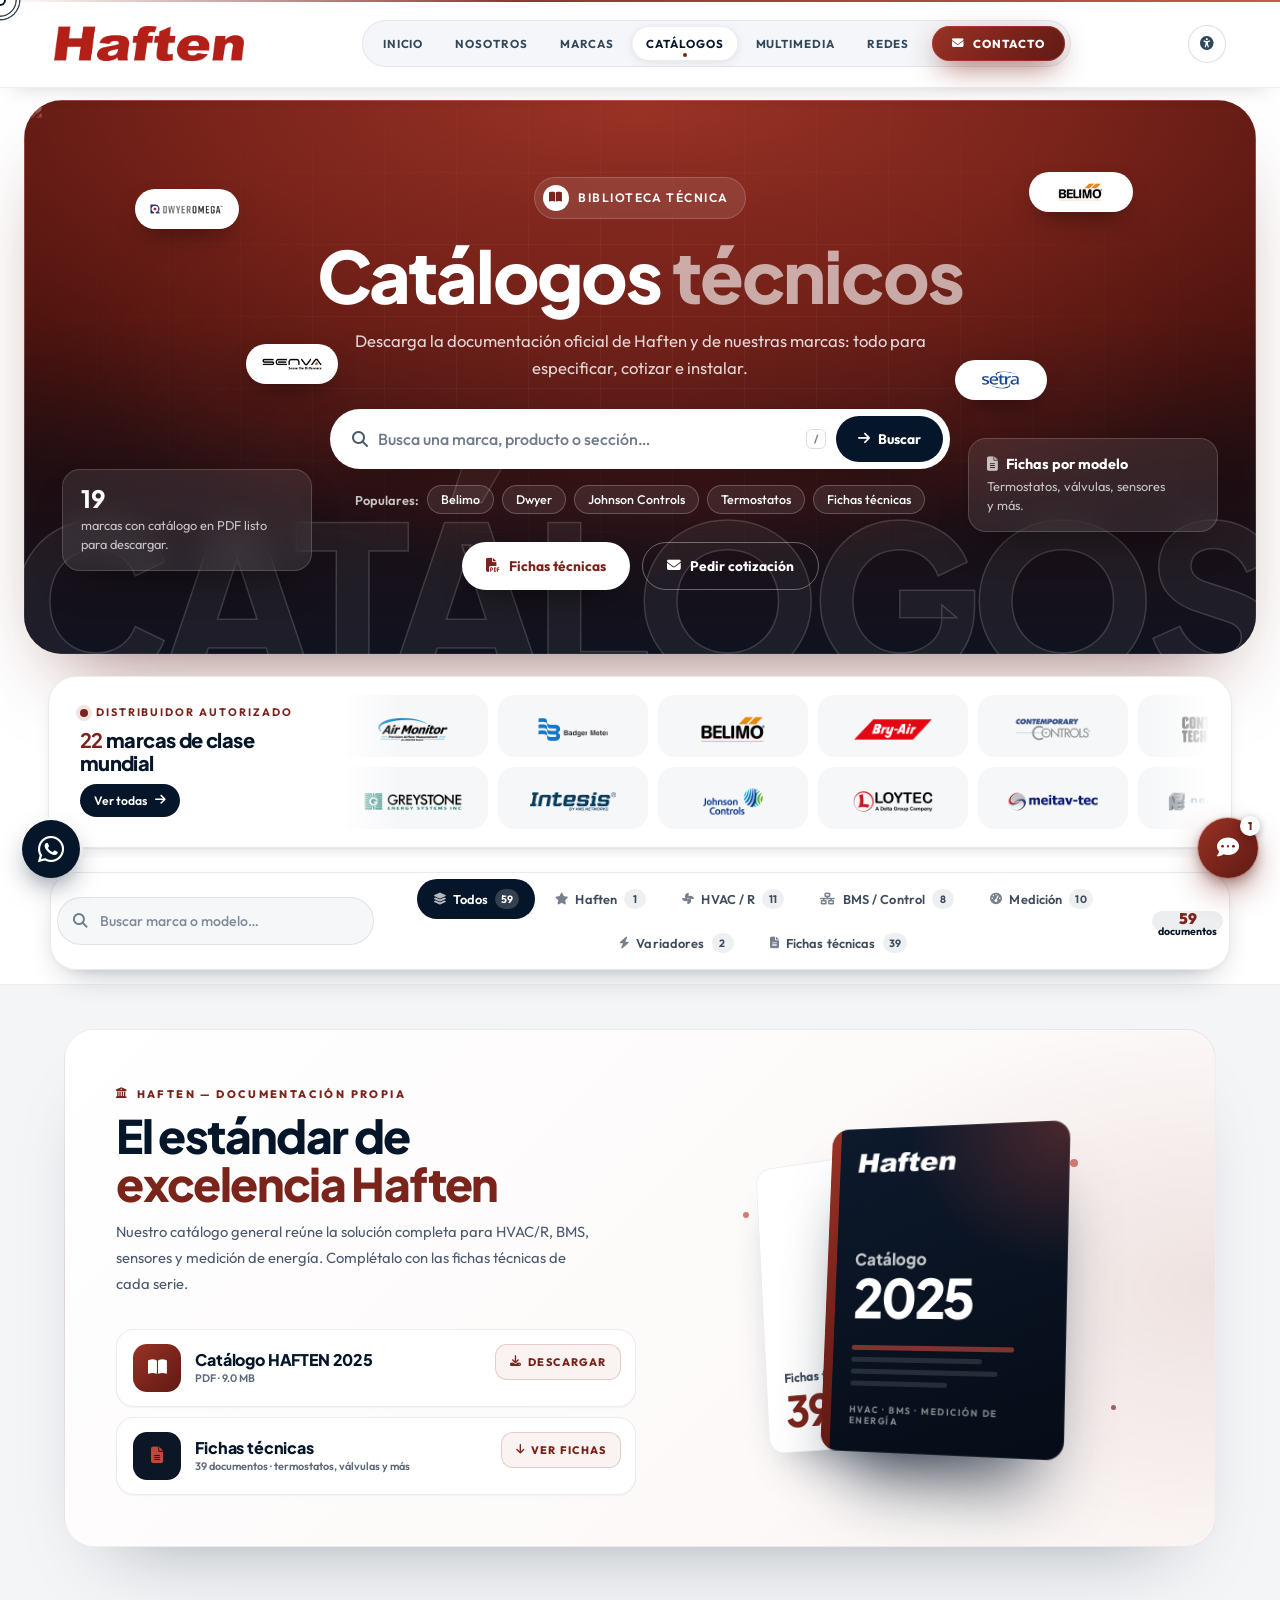
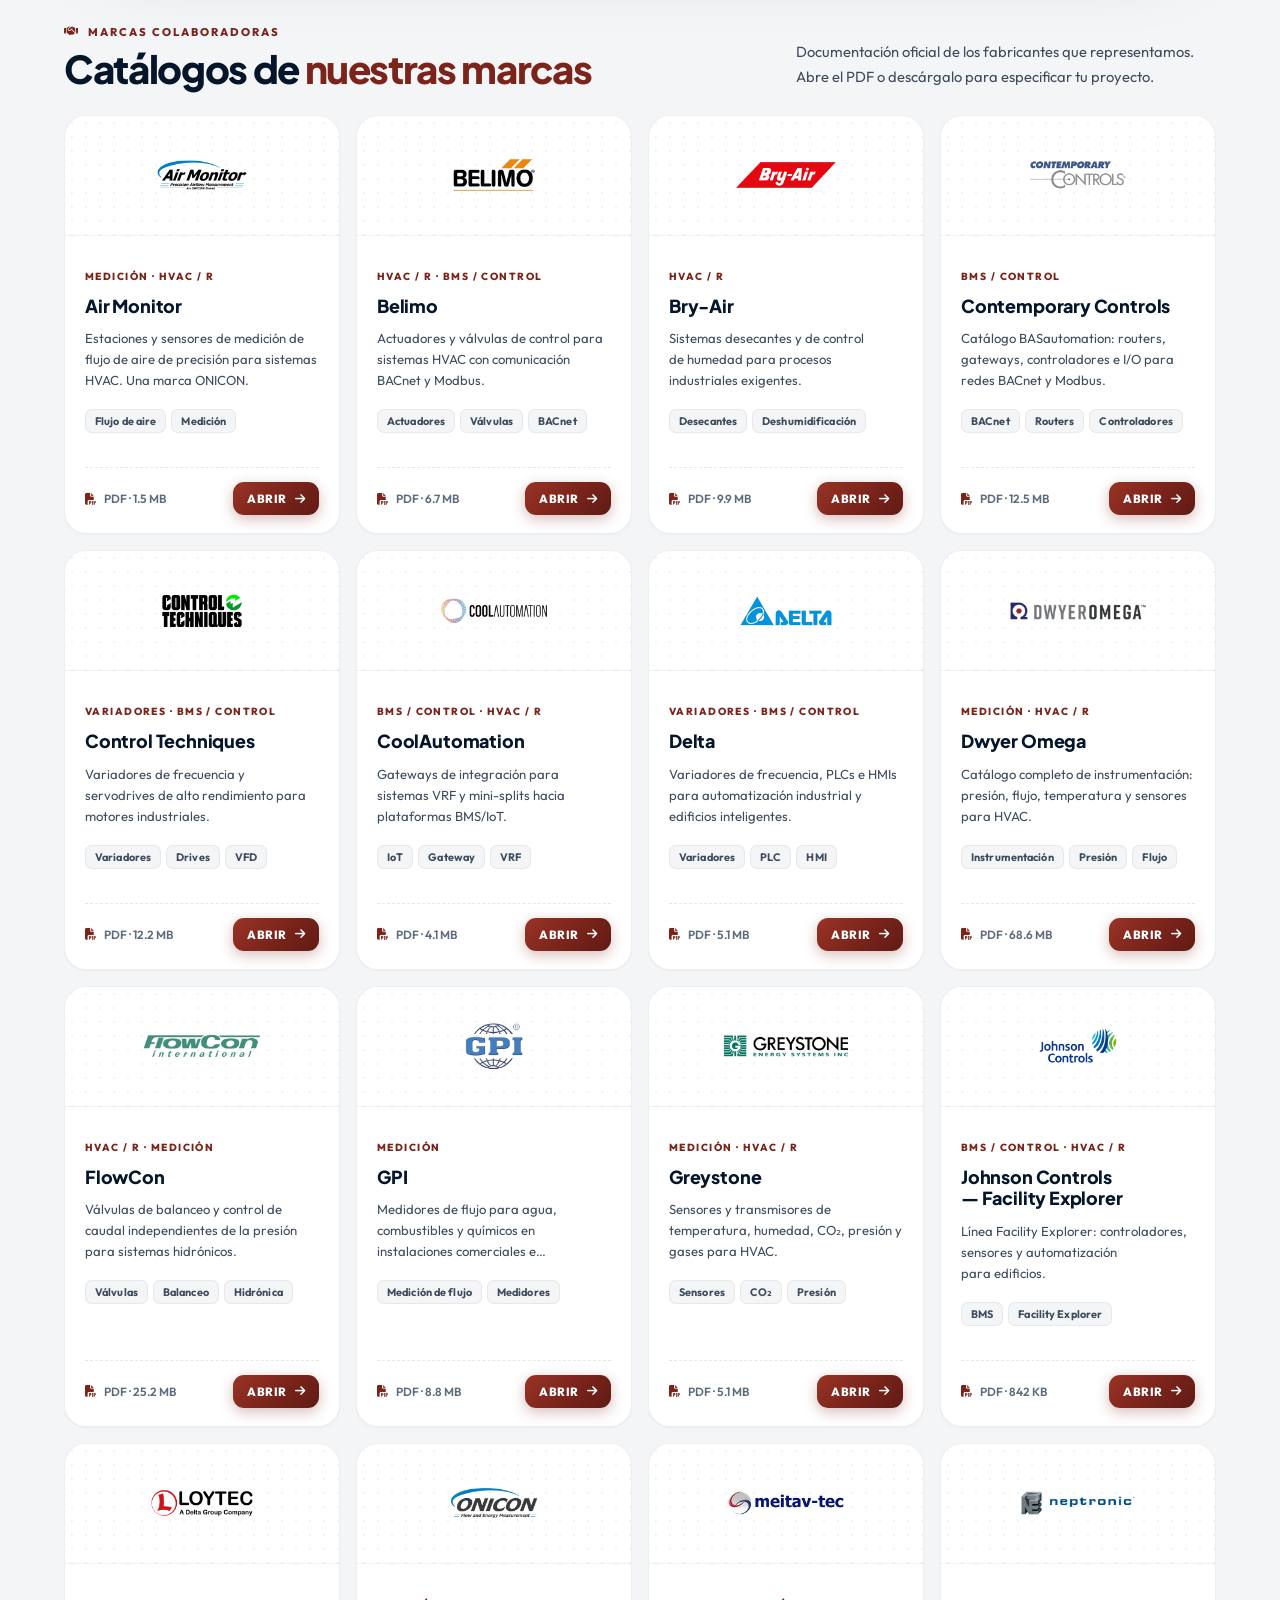
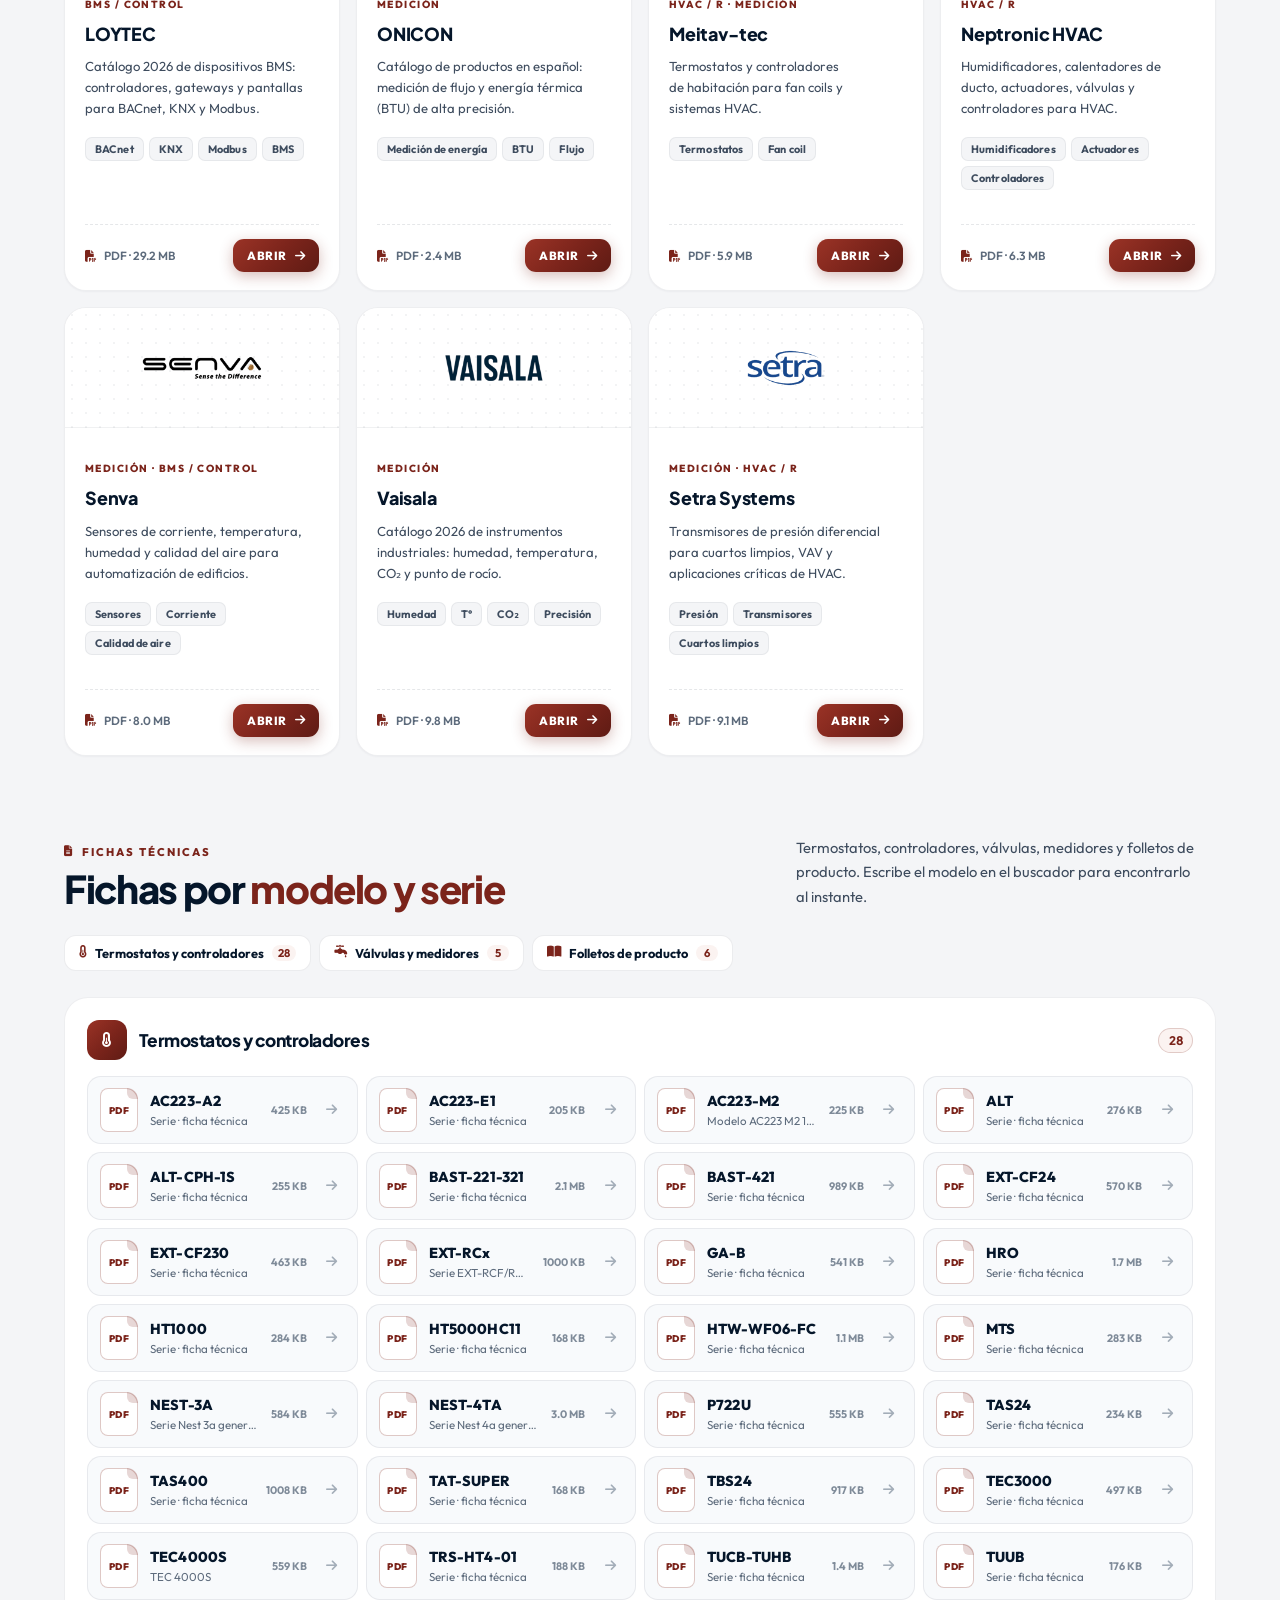
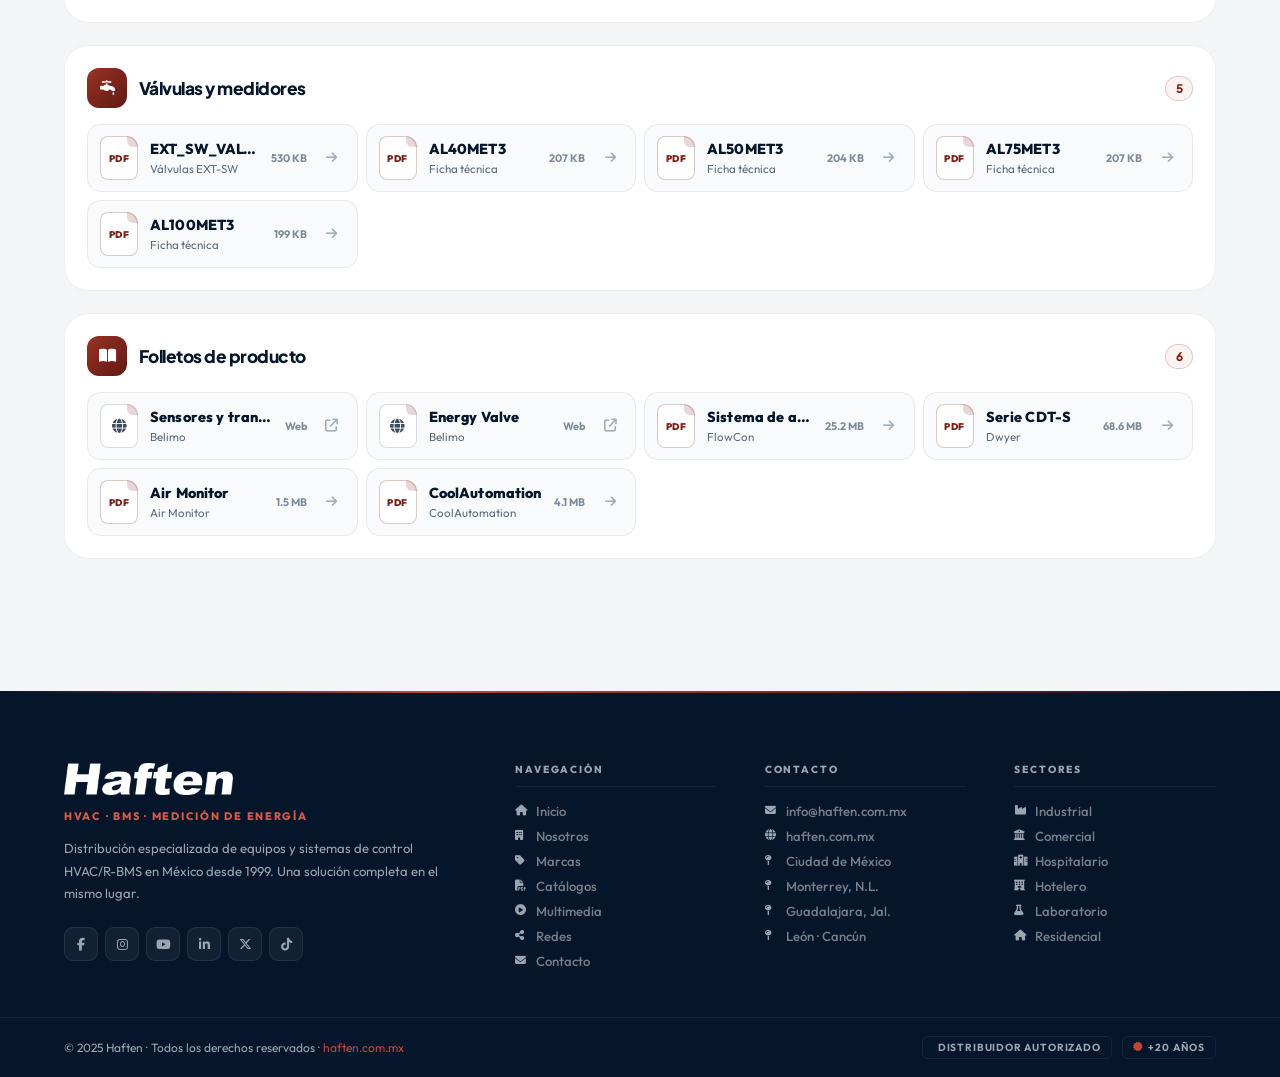
==== commit 807513ec: "Cinta de marcas nueva, contacto rediseñado, historia interactiva con logos y vista 3D con rayos X Co" ====
--- a/catalogos.html
+++ b/catalogos.html
@@ -1510,6 +1510,7 @@
   <link rel="stylesheet" href="assets/css/hero.css">
   <link rel="stylesheet" href="assets/css/paleta.css">
   <link rel="stylesheet" href="assets/css/catalogos.css">
+  <link rel="stylesheet" href="assets/css/pro.css">
 </head>
 
 <body>
@@ -2641,6 +2642,7 @@
   <script src="assets/js/site.js"></script>
   <script src="assets/js/ui.js"></script>
   <script src="assets/js/buscar.js"></script>
+  <script src="assets/js/pro.js"></script>
 </body>
 
 </html>
--- a/assets/css/pro.css
+++ b/assets/css/pro.css
@@ -0,0 +1,659 @@
+/* HAFTEN — capa "pro": cinta de marcas, contacto, historia, vista 3D / rayos X
+   y animaciones de entrada suaves. Se carga al final; no cambia colores ni logos. */
+
+:root {
+  --pro-ease: cubic-bezier(.2, .8, .2, 1);
+  --pro-spring: cubic-bezier(.34, 1.4, .64, 1);
+  --pro-navy: #05162a;
+  --pro-navy-2: #0a2038;
+  --pro-wine: #7b241b;
+  --pro-wine-lt: #c0473a;
+  --pro-mist: #f6f7f9;
+  --pro-line: rgba(5, 22, 42, .09);
+  --pro-shadow: 0 1px 2px rgba(5, 22, 42, .06), 0 8px 24px -12px rgba(5, 22, 42, .18);
+  --pro-shadow-lg: 0 2px 4px rgba(5, 22, 42, .04), 0 30px 60px -28px rgba(5, 22, 42, .35);
+}
+
+/* ═══════════ ANIMACIONES DE ENTRADA (suaves, tipo material) ═══════════ */
+.rv, .rv-l, .rv-r {
+  opacity: 0;
+  filter: blur(8px);
+  transition: opacity 1s var(--pro-ease), transform 1.1s var(--pro-ease), filter 1s var(--pro-ease) !important;
+  will-change: opacity, transform;
+}
+.rv { transform: translate3d(0, 34px, 0) scale(.985); }
+.rv-l { transform: translate3d(-36px, 0, 0); }
+.rv-r { transform: translate3d(36px, 0, 0); }
+.rv.on, .rv-l.on, .rv-r.on { opacity: 1; filter: none; transform: none; }
+.d1 { transition-delay: .08s !important; }
+.d2 { transition-delay: .16s !important; }
+.d3 { transition-delay: .24s !important; }
+.d4 { transition-delay: .32s !important; }
+.d5 { transition-delay: .4s !important; }
+
+/* entrada del héroe al cargar */
+.pro-ready .hx-content > *,
+.pro-ready .hx-float,
+.pro-ready .hx-tag img {
+  animation: proUp 1.1s var(--pro-ease) both;
+}
+.pro-ready .hx-content > :nth-child(2) { animation-delay: .08s; }
+.pro-ready .hx-content > :nth-child(3) { animation-delay: .16s; }
+.pro-ready .hx-content > :nth-child(4) { animation-delay: .24s; }
+.pro-ready .hx-content > :nth-child(5) { animation-delay: .32s; }
+.pro-ready .hx-float { animation-delay: .45s; }
+.pro-ready .hx-tag img { animation-name: proPop; animation-delay: .5s; }
+.pro-ready .hx-stage { animation: proStage 1.2s var(--pro-ease) both; }
+@keyframes proUp { from { opacity: 0; transform: translateY(26px); filter: blur(10px); } }
+@keyframes proPop { from { opacity: 0; transform: scale(.6); } }
+@keyframes proStage { from { opacity: 0; transform: translateY(18px) scale(.985); } }
+
+/* tarjetas con relieve 3D al pasar el cursor */
+[data-tilt] {
+  transform: perspective(900px) rotateX(var(--rx, 0deg)) rotateY(var(--ry, 0deg)) translateZ(0);
+  transition: transform .5s var(--pro-ease), box-shadow .5s var(--pro-ease) !important;
+  transform-style: preserve-3d;
+}
+[data-tilt].tilting { transition: transform .12s linear, box-shadow .5s var(--pro-ease) !important; }
+[data-tilt]::after {
+  content: '';
+  position: absolute;
+  inset: 0;
+  border-radius: inherit;
+  pointer-events: none;
+  background: radial-gradient(420px circle at var(--gx, 50%) var(--gy, 50%), rgba(255, 255, 255, .16), transparent 45%);
+  opacity: 0;
+  transition: opacity .4s;
+  z-index: 5;
+}
+[data-tilt].tilting::after { opacity: 1; }
+
+/* ═══════════ CINTA DE MARCAS ═══════════ */
+.br-rail {
+  position: relative;
+  display: grid;
+  grid-template-columns: 230px 1fr;
+  align-items: center;
+  gap: 8px 28px;
+  max-width: 1440px;
+  margin: 22px auto 10px;
+  padding: 18px clamp(14px, 2vw, 22px) 18px clamp(20px, 2.4vw, 32px);
+  background: #fff;
+  border: 1px solid var(--pro-line);
+  border-radius: 28px;
+  box-shadow: var(--pro-shadow);
+  overflow: hidden;
+}
+.br-wrap { padding: 0 clamp(10px, 2vw, 24px); background: #fff; }
+.br-head { display: flex; flex-direction: column; gap: 10px; }
+.br-kicker {
+  display: inline-flex;
+  align-items: center;
+  gap: 8px;
+  font: 700 .68rem/1 'Outfit', sans-serif;
+  letter-spacing: .18em;
+  text-transform: uppercase;
+  color: var(--pro-wine);
+}
+.br-kicker i {
+  width: 8px;
+  height: 8px;
+  border-radius: 50%;
+  background: var(--pro-wine);
+  box-shadow: 0 0 0 4px rgba(123, 36, 27, .12);
+  animation: brPulse 2.4s ease-in-out infinite;
+}
+@keyframes brPulse { 50% { box-shadow: 0 0 0 8px rgba(123, 36, 27, 0); } }
+.br-title { font: 800 1.25rem/1.15 'Plus Jakarta Sans', sans-serif; letter-spacing: -.03em; color: var(--pro-navy); }
+.br-title b { color: var(--pro-wine); }
+.br-all {
+  align-self: flex-start;
+  display: inline-flex;
+  align-items: center;
+  gap: 8px;
+  padding: 9px 14px;
+  border-radius: 999px;
+  background: var(--pro-navy);
+  color: #fff !important;
+  font: 600 .76rem 'Outfit', sans-serif;
+  transition: background .3s, gap .3s var(--pro-ease);
+}
+.br-all:hover { background: var(--pro-wine); gap: 12px; }
+.br-rows { display: flex; flex-direction: column; gap: 10px; min-width: 0; }
+.br-row {
+  overflow: hidden;
+  -webkit-mask-image: linear-gradient(90deg, transparent, #000 7%, #000 93%, transparent);
+  mask-image: linear-gradient(90deg, transparent, #000 7%, #000 93%, transparent);
+}
+.br-track { display: flex; gap: 10px; width: max-content; animation: brMove var(--br-dur, 60s) linear infinite; }
+.br-row.rev .br-track { animation-direction: reverse; }
+.br-rail:hover .br-track { animation-play-state: paused; }
+@keyframes brMove { to { transform: translateX(calc(-50% - 5px)); } }
+.br-logo {
+  flex-shrink: 0;
+  width: 150px;
+  height: 62px;
+  padding: 10px 18px;
+  display: grid;
+  place-items: center;
+  border-radius: 16px;
+  background: var(--pro-mist);
+  border: 1px solid transparent;
+  transition: background .35s, border-color .35s, transform .45s var(--pro-spring), box-shadow .35s;
+}
+.br-logo img { width: 100%; height: 100%; object-fit: contain; }
+.br-logo:hover, .br-logo:focus-visible {
+  background: #fff;
+  border-color: rgba(123, 36, 27, .25);
+  transform: translateY(-3px);
+  box-shadow: 0 14px 26px -16px rgba(5, 22, 42, .45);
+}
+
+@media (max-width: 760px) {
+  .br-rail { grid-template-columns: 1fr; padding: 16px 0 16px; border-radius: 22px; }
+  .br-head { flex-direction: row; align-items: center; justify-content: space-between; flex-wrap: wrap; padding: 0 16px; }
+  .br-title { font-size: 1.05rem; }
+  .br-logo { width: 118px; height: 52px; padding: 8px 12px; }
+}
+body.no-anim .br-track { animation: none !important; }
+@media (prefers-reduced-motion: reduce) { .br-track { animation: none !important; } }
+
+/* ═══════════ CONTACTO ═══════════ */
+.contact-main {
+  background:
+    radial-gradient(60% 50% at 100% 0%, rgba(123, 36, 27, .05), transparent 70%),
+    linear-gradient(180deg, #fff 0%, var(--pro-mist) 40%, #fff 100%) !important;
+  padding: clamp(40px, 6vw, 80px) 0 clamp(60px, 8vw, 110px) !important;
+}
+.contact-grid {
+  margin-top: 0 !important;
+  max-width: 1240px !important;
+  grid-template-columns: minmax(0, 1.15fr) minmax(0, .85fr) !important;
+  gap: clamp(24px, 3.5vw, 48px) !important;
+  align-items: stretch !important;
+}
+.contact-main .form-card {
+  border-radius: 32px !important;
+  padding: clamp(26px, 4vw, 48px) !important;
+  border: 1px solid var(--pro-line) !important;
+  box-shadow: var(--pro-shadow-lg) !important;
+}
+.contact-main .form-card::before {
+  height: 100% !important;
+  width: 100%;
+  background: radial-gradient(70% 40% at 0% 0%, rgba(123, 36, 27, .07), transparent 70%) !important;
+  pointer-events: none;
+}
+.contact-main .form-card > * { position: relative; }
+.contact-main .eyebrow {
+  display: inline-flex !important;
+  align-items: center;
+  gap: 8px;
+  padding: 6px 12px 6px 6px !important;
+  border-radius: 999px;
+  background: rgba(123, 36, 27, .07);
+  color: var(--pro-wine) !important;
+  font: 700 .68rem/1 'Outfit', sans-serif !important;
+  letter-spacing: .14em !important;
+  text-transform: uppercase;
+  margin-bottom: 14px;
+}
+.contact-main .eyebrow i {
+  width: 22px; height: 22px; border-radius: 50%; display: grid; place-items: center;
+  background: var(--pro-wine); color: #fff !important; font-size: .6rem;
+}
+.contact-main .form-title, .contact-main .info-greeting {
+  font: 800 clamp(1.7rem, 2.6vw, 2.3rem)/1.08 'Plus Jakarta Sans', sans-serif !important;
+  letter-spacing: -.035em !important;
+  color: var(--pro-navy) !important;
+}
+.contact-main .info-greeting span { color: var(--pro-wine) !important; }
+.contact-main .form-sub, .contact-main .info-body { font-size: .95rem !important; color: #4b5a6e !important; }
+.contact-main .field { margin-bottom: 16px !important; }
+.contact-main .field label {
+  font: 600 .78rem 'Outfit', sans-serif !important;
+  letter-spacing: .01em !important;
+  text-transform: none !important;
+  color: #22324a !important;
+  margin-bottom: 7px !important;
+}
+.contact-main .field input, .contact-main .field select, .contact-main .field textarea {
+  border-radius: 14px !important;
+  border: 1.5px solid transparent !important;
+  background: var(--pro-mist) !important;
+  padding: 14px 16px !important;
+  font: 500 .95rem 'Outfit', sans-serif !important;
+  color: var(--pro-navy) !important;
+  transition: background .25s, border-color .25s, box-shadow .25s !important;
+}
+.contact-main .field input:hover, .contact-main .field select:hover, .contact-main .field textarea:hover { background: #eef1f5 !important; }
+.contact-main .field input:focus, .contact-main .field select:focus, .contact-main .field textarea:focus {
+  background: #fff !important;
+  border-color: rgba(123, 36, 27, .55) !important;
+  box-shadow: 0 0 0 5px rgba(123, 36, 27, .09) !important;
+  outline: 0 !important;
+}
+.contact-main .subject-chips { display: flex !important; flex-wrap: wrap; gap: 8px !important; }
+.contact-main .s-chip {
+  border-radius: 999px !important;
+  padding: 10px 16px !important;
+  border: 1.5px solid var(--pro-line) !important;
+  background: #fff !important;
+  color: #22324a !important;
+  font: 600 .82rem 'Outfit', sans-serif !important;
+  transition: all .3s var(--pro-ease) !important;
+}
+.contact-main .s-chip:hover { border-color: rgba(123, 36, 27, .4) !important; transform: translateY(-1px); }
+.contact-main .s-chip.active {
+  background: var(--pro-navy) !important;
+  border-color: var(--pro-navy) !important;
+  color: #fff !important;
+  box-shadow: 0 10px 20px -12px rgba(5, 22, 42, .7) !important;
+}
+.contact-main .s-chip.active i { color: #fff !important; }
+.contact-main .btn-submit {
+  width: 100%;
+  justify-content: center;
+  border-radius: 999px !important;
+  padding: 17px 26px !important;
+  background: var(--pro-wine) !important;
+  box-shadow: 0 18px 34px -16px rgba(123, 36, 27, .8) !important;
+  font: 700 .95rem 'Outfit', sans-serif !important;
+  transition: transform .4s var(--pro-spring), box-shadow .3s, background .3s !important;
+}
+.contact-main .btn-submit:hover { background: var(--pro-navy) !important; transform: translateY(-2px); }
+.contact-main .privacy-row { border-radius: 14px; padding: 12px 14px !important; background: var(--pro-mist); }
+
+/* panel derecho: una tarjeta marina que agrupa los medios de contacto */
+.contact-main .info-panel {
+  padding: clamp(26px, 3.5vw, 40px) !important;
+  border-radius: 32px;
+  background:
+    radial-gradient(80% 60% at 100% 0%, rgba(192, 71, 58, .28), transparent 60%),
+    linear-gradient(160deg, var(--pro-navy-2), var(--pro-navy));
+  color: #fff;
+  gap: 22px !important;
+  box-shadow: var(--pro-shadow-lg);
+  position: relative;
+  overflow: hidden;
+}
+.contact-main .info-panel::before {
+  content: '';
+  position: absolute;
+  inset: 0;
+  background-image: linear-gradient(rgba(255, 255, 255, .04) 1px, transparent 1px), linear-gradient(90deg, rgba(255, 255, 255, .04) 1px, transparent 1px);
+  background-size: 40px 40px;
+  -webkit-mask-image: linear-gradient(180deg, #000, transparent 70%);
+  mask-image: linear-gradient(180deg, #000, transparent 70%);
+  pointer-events: none;
+}
+.contact-main .info-panel > * { position: relative; }
+.contact-main .info-panel .eyebrow { background: rgba(255, 255, 255, .1); color: #fff !important; }
+.contact-main .info-panel .eyebrow i { background: #fff; color: var(--pro-wine) !important; }
+.contact-main .info-panel .info-greeting { color: #fff !important; }
+.contact-main .info-panel .info-greeting span { color: #fff !important; opacity: .6; }
+.contact-main .info-panel .info-body { color: rgba(255, 255, 255, .74) !important; }
+.contact-main .contact-methods { gap: 8px !important; }
+.contact-main .cm-card {
+  border-radius: 18px !important;
+  background: rgba(255, 255, 255, .06) !important;
+  border: 1px solid rgba(255, 255, 255, .1) !important;
+  padding: 14px 16px !important;
+  box-shadow: none !important;
+  color: #fff !important;
+  transition: background .3s, transform .4s var(--pro-ease), border-color .3s !important;
+}
+.contact-main .cm-card:hover { background: rgba(255, 255, 255, .12) !important; border-color: rgba(255, 255, 255, .22) !important; transform: translateX(4px) !important; }
+.contact-main .cm-ico {
+  border-radius: 14px !important;
+  background: #fff !important;
+  border: 0 !important;
+  color: var(--pro-wine) !important;
+}
+.contact-main .cm-label { color: rgba(255, 255, 255, .6) !important; }
+.contact-main .cm-value { color: #fff !important; }
+.contact-main .cm-arrow { color: rgba(255, 255, 255, .5) !important; }
+.contact-main .hours-card {
+  border-radius: 20px !important;
+  background: #fff !important;
+  border: 0 !important;
+  box-shadow: none !important;
+  color: var(--pro-navy);
+}
+@media (max-width: 960px) {
+  .contact-grid { grid-template-columns: 1fr !important; }
+}
+
+/* ═══════════ NUESTRA HISTORIA ═══════════ */
+.hs2 { padding: clamp(70px, 9vw, 130px) 0 !important; }
+.hs2-in { position: relative; z-index: 2; max-width: 1240px; margin: 0 auto; padding: 0 5vw; }
+.hs2-head { text-align: center; max-width: 720px; margin: 0 auto clamp(40px, 6vw, 80px); }
+.hs2-head .eyebrow { justify-content: center; }
+.hs2-grid { display: grid; grid-template-columns: minmax(0, 380px) minmax(0, 1fr); gap: clamp(30px, 5vw, 80px); align-items: start; }
+
+.hs2-side {
+  position: sticky;
+  top: calc(var(--nav-h, 88px) + 30px);
+  padding: 30px;
+  border-radius: 30px;
+  background: linear-gradient(160deg, rgba(255, 255, 255, .07), rgba(255, 255, 255, .02));
+  border: 1px solid rgba(255, 255, 255, .1);
+  -webkit-backdrop-filter: blur(10px);
+  backdrop-filter: blur(10px);
+  overflow: hidden;
+}
+.hs2-side::before {
+  content: '';
+  position: absolute;
+  width: 320px; height: 320px;
+  right: -120px; top: -120px;
+  border-radius: 50%;
+  background: radial-gradient(circle, rgba(192, 71, 58, .45), transparent 65%);
+  filter: blur(20px);
+  pointer-events: none;
+}
+.hs2-side > * { position: relative; }
+.hs2-logo { height: 30px; width: auto; margin-bottom: 26px; }
+.hs2-since { font: 600 .7rem 'Outfit', sans-serif; letter-spacing: .2em; text-transform: uppercase; color: rgba(255, 255, 255, .55); }
+.hs2-year {
+  display: flex;
+  font: 800 clamp(4.2rem, 7vw, 6.4rem)/.9 'Plus Jakarta Sans', sans-serif;
+  letter-spacing: -.05em;
+  color: #fff;
+  margin: 8px 0 10px;
+  overflow: hidden;
+  height: 1em;
+}
+.hs2-digit { display: inline-block; position: relative; height: 1em; overflow: hidden; }
+.hs2-digit > span { display: block; transition: transform .8s var(--pro-ease); }
+.hs2-digit > span > span { display: block; height: 1em; }
+.hs2-year .plus { color: #c0473a; }
+.hs2-now { font: 700 1.05rem/1.3 'Plus Jakarta Sans', sans-serif; color: #fff; min-height: 2.6em; transition: opacity .4s; }
+.hs2-bar { height: 4px; border-radius: 4px; background: rgba(255, 255, 255, .1); margin: 20px 0 18px; overflow: hidden; }
+.hs2-bar i { display: block; height: 100%; width: 0; border-radius: inherit; background: linear-gradient(90deg, #7b241b, #c0473a); transition: width .6s var(--pro-ease); }
+.hs2-nav { display: grid; grid-template-columns: repeat(3, 1fr); gap: 6px; list-style: none; }
+.hs2-nav a {
+  display: block;
+  text-align: center;
+  padding: 9px 4px;
+  border-radius: 12px;
+  font: 700 .8rem 'Outfit', sans-serif;
+  color: rgba(255, 255, 255, .6);
+  background: rgba(255, 255, 255, .04);
+  border: 1px solid rgba(255, 255, 255, .06);
+  transition: all .35s var(--pro-ease);
+}
+.hs2-nav a:hover { color: #fff; background: rgba(255, 255, 255, .1); }
+.hs2-nav a.on { color: #fff; background: #7b241b; border-color: #c0473a; box-shadow: 0 10px 22px -12px rgba(192, 71, 58, .9); }
+.hs2-stats { display: grid; grid-template-columns: 1fr 1fr; gap: 10px; margin-top: 22px; }
+.hs2-stats div { padding: 14px; border-radius: 16px; background: rgba(255, 255, 255, .05); }
+.hs2-stats b { display: block; font: 800 1.5rem/1 'Plus Jakarta Sans', sans-serif; color: #fff; letter-spacing: -.03em; }
+.hs2-stats span { font-size: .74rem; color: rgba(255, 255, 255, .6); }
+
+.hs2-list { position: relative; list-style: none; padding-left: 46px; display: flex; flex-direction: column; gap: 26px; }
+.hs2-rail { position: absolute; left: 14px; top: 10px; bottom: 10px; width: 2px; background: rgba(255, 255, 255, .08); border-radius: 2px; }
+.hs2-rail i {
+  position: absolute; left: 0; top: 0; width: 100%; height: var(--hs-fill, 0%);
+  background: linear-gradient(180deg, #7b241b, #c0473a);
+  border-radius: inherit;
+  box-shadow: 0 0 14px rgba(192, 71, 58, .8);
+}
+.hs2-rail i::after {
+  content: ''; position: absolute; left: 50%; bottom: -6px; width: 12px; height: 12px; margin-left: -6px; border-radius: 50%;
+  background: #fff; box-shadow: 0 0 0 5px rgba(192, 71, 58, .35), 0 0 24px rgba(192, 71, 58, .9);
+}
+.hs2-item { position: relative; }
+.hs2-node {
+  position: absolute;
+  left: -40px;
+  top: 34px;
+  width: 18px; height: 18px;
+  border-radius: 50%;
+  background: var(--pro-navy);
+  border: 2px solid rgba(255, 255, 255, .25);
+  transition: all .5s var(--pro-ease);
+}
+.hs2-item.on .hs2-node { border-color: #c0473a; background: #c0473a; box-shadow: 0 0 0 6px rgba(192, 71, 58, .18); }
+.hs2-card {
+  position: relative;
+  padding: clamp(24px, 3vw, 34px);
+  border-radius: 26px;
+  background: rgba(255, 255, 255, .035);
+  border: 1px solid rgba(255, 255, 255, .08);
+  overflow: hidden;
+  transition: background .5s, border-color .5s, transform .6s var(--pro-ease);
+}
+.hs2-item.on .hs2-card { background: rgba(255, 255, 255, .07); border-color: rgba(192, 71, 58, .45); }
+.hs2-card:hover { transform: translateY(-3px); }
+.hs2-wm {
+  position: absolute;
+  right: -10px;
+  bottom: -28px;
+  font: 800 clamp(6rem, 11vw, 9rem)/1 'Plus Jakarta Sans', sans-serif;
+  letter-spacing: -.06em;
+  color: transparent;
+  -webkit-text-stroke: 1.5px rgba(255, 255, 255, .07);
+  pointer-events: none;
+  user-select: none;
+  transition: -webkit-text-stroke-color .6s;
+}
+.hs2-item.on .hs2-wm { -webkit-text-stroke-color: rgba(192, 71, 58, .3); }
+.hs2-meta { display: flex; align-items: center; flex-wrap: wrap; gap: 10px; margin-bottom: 14px; }
+.hs2-y {
+  font: 800 .85rem 'Outfit', sans-serif;
+  letter-spacing: .12em;
+  color: #fff;
+  padding: 6px 12px;
+  border-radius: 999px;
+  background: #7b241b;
+}
+.hs2-tag { display: inline-flex; align-items: center; gap: 7px; font: 600 .78rem 'Outfit', sans-serif; color: rgba(255, 255, 255, .62); }
+.hs2-tag i { color: #c0473a; }
+.hs2-card h3 { font: 800 clamp(1.3rem, 2vw, 1.65rem)/1.15 'Plus Jakarta Sans', sans-serif; letter-spacing: -.03em; color: #fff; margin-bottom: 10px; }
+.hs2-card p { font-size: .95rem; line-height: 1.7; color: rgba(255, 255, 255, .7); max-width: 56ch; position: relative; }
+.hs2-logos { display: flex; flex-wrap: wrap; gap: 10px; margin-top: 20px; position: relative; }
+.hs2-logos span {
+  width: 120px; height: 50px; padding: 8px 14px;
+  display: grid; place-items: center;
+  border-radius: 14px;
+  background: #fff;
+  box-shadow: 0 10px 22px -14px rgba(0, 0, 0, .8);
+  transition: transform .5s var(--pro-spring);
+}
+.hs2-logos span:hover { transform: translateY(-4px) rotate(-1.5deg); }
+.hs2-logos img { width: 100%; height: 100%; object-fit: contain; }
+.hs2-logos.wall { display: grid; grid-template-columns: repeat(auto-fill, minmax(96px, 1fr)); gap: 8px; }
+.hs2-logos.wall span { width: auto; height: 44px; padding: 7px 10px; border-radius: 12px; }
+.hs2-cities { display: flex; flex-wrap: wrap; gap: 8px; margin-top: 20px; position: relative; }
+.hs2-cities span {
+  display: inline-flex; align-items: center; gap: 8px;
+  padding: 9px 14px; border-radius: 999px;
+  background: rgba(255, 255, 255, .06);
+  border: 1px solid rgba(255, 255, 255, .1);
+  font: 600 .82rem 'Outfit', sans-serif; color: #fff;
+}
+.hs2-cities span i { color: #c0473a; }
+.hs2-cities span.new { background: rgba(192, 71, 58, .18); border-color: rgba(192, 71, 58, .45); }
+@media (max-width: 960px) {
+  .hs2-grid { grid-template-columns: 1fr; }
+  .hs2-side { position: relative; top: 0; }
+  .hs2-nav { grid-template-columns: repeat(6, 1fr); }
+}
+@media (max-width: 560px) {
+  .hs2-nav { grid-template-columns: repeat(3, 1fr); }
+  .hs2-list { padding-left: 34px; }
+  .hs2-rail { left: 8px; }
+  .hs2-node { left: -34px; }
+  .hs2-logos span { width: 100px; height: 44px; }
+}
+
+/* ═══════════ VISTA 3D / RAYOS X ═══════════ */
+.xr-sec { background: #fff; padding: clamp(70px, 9vw, 130px) 0; position: relative; overflow: hidden; }
+.xr-in {
+  max-width: 1320px;
+  margin: 0 auto;
+  padding: 0 5vw;
+  display: grid;
+  grid-template-columns: minmax(0, .8fr) minmax(0, 1.2fr);
+  gap: clamp(30px, 5vw, 70px);
+  align-items: center;
+}
+.xr-eyebrow {
+  display: inline-flex; align-items: center; gap: 8px;
+  padding: 6px 12px 6px 6px; border-radius: 999px;
+  background: rgba(123, 36, 27, .07);
+  color: var(--pro-wine);
+  font: 700 .68rem/1 'Outfit', sans-serif; letter-spacing: .14em; text-transform: uppercase;
+}
+.xr-eyebrow i { width: 22px; height: 22px; border-radius: 50%; display: grid; place-items: center; background: var(--pro-wine); color: #fff; font-size: .6rem; }
+.xr-title {
+  font: 800 clamp(2rem, 3.8vw, 3.3rem)/1.03 'Plus Jakarta Sans', sans-serif;
+  letter-spacing: -.045em;
+  color: var(--pro-navy);
+  margin: 18px 0 16px;
+  text-wrap: balance;
+}
+.xr-title span { color: var(--pro-wine); }
+.xr-lead { font-size: 1.02rem; line-height: 1.7; color: #4b5a6e; max-width: 46ch; }
+.xr-parts { list-style: none; margin: 28px 0 30px; display: flex; flex-direction: column; gap: 6px; }
+.xr-parts li {
+  display: flex; align-items: center; gap: 14px;
+  padding: 12px 14px;
+  border-radius: 16px;
+  cursor: pointer;
+  transition: background .3s, transform .4s var(--pro-ease);
+}
+.xr-parts li:hover, .xr-parts li.on { background: var(--pro-mist); transform: translateX(4px); }
+.xr-parts b {
+  flex-shrink: 0; width: 38px; height: 38px; border-radius: 12px;
+  display: grid; place-items: center;
+  background: #fff; border: 1px solid var(--pro-line);
+  font: 800 .78rem 'Outfit', sans-serif; color: var(--pro-wine);
+  transition: background .3s, color .3s;
+}
+.xr-parts li:hover b, .xr-parts li.on b { background: var(--pro-wine); color: #fff; border-color: var(--pro-wine); }
+.xr-parts strong { display: block; font: 700 .95rem 'Outfit', sans-serif; color: var(--pro-navy); }
+.xr-parts small { font-size: .8rem; color: #5d6b7c; }
+.xr-cta { display: flex; flex-wrap: wrap; gap: 10px; }
+.xr-btn {
+  display: inline-flex; align-items: center; gap: 9px;
+  padding: 14px 22px; border-radius: 999px;
+  font: 700 .86rem 'Outfit', sans-serif;
+  transition: transform .4s var(--pro-spring), background .3s, color .3s;
+}
+.xr-btn:hover { transform: translateY(-2px); }
+.xr-btn.p { background: var(--pro-wine); color: #fff !important; box-shadow: 0 16px 30px -16px rgba(123, 36, 27, .9); }
+.xr-btn.p:hover { background: var(--pro-navy); }
+.xr-btn.g { border: 1.5px solid var(--pro-line); color: var(--pro-navy) !important; }
+.xr-btn.g:hover { border-color: var(--pro-navy); }
+
+.xr-stage {
+  position: relative;
+  aspect-ratio: 1.12;
+  border-radius: 36px;
+  overflow: hidden;
+  isolation: isolate;
+  background:
+    radial-gradient(60% 50% at 50% 40%, rgba(123, 36, 27, .38), transparent 70%),
+    radial-gradient(120% 90% at 50% 110%, #0a2038, #05162a 70%);
+  box-shadow: 0 50px 90px -50px rgba(5, 22, 42, .8);
+  touch-action: pan-y;
+}
+.xr-stage::before {
+  content: '';
+  position: absolute; inset: 0; z-index: -1;
+  background-image: linear-gradient(rgba(255, 255, 255, .045) 1px, transparent 1px), linear-gradient(90deg, rgba(255, 255, 255, .045) 1px, transparent 1px);
+  background-size: 44px 44px;
+  -webkit-mask-image: radial-gradient(70% 70% at 50% 50%, #000, transparent 85%);
+  mask-image: radial-gradient(70% 70% at 50% 50%, #000, transparent 85%);
+}
+.xr-stage canvas { position: absolute; inset: 0; width: 100% !important; height: 100% !important; cursor: grab; display: block; }
+.xr-stage canvas:active { cursor: grabbing; }
+.xr-hud {
+  position: absolute; left: 22px; top: 20px; right: 22px; z-index: 3;
+  display: flex; justify-content: space-between; align-items: flex-start; gap: 12px;
+  pointer-events: none;
+  font: 600 .66rem/1.5 'Outfit', sans-serif; letter-spacing: .16em; text-transform: uppercase;
+  color: rgba(255, 255, 255, .55);
+}
+.xr-hud b { display: block; color: #fff; font-size: .78rem; letter-spacing: .08em; }
+.xr-live { display: inline-flex; align-items: center; gap: 7px; }
+.xr-live::before { content: ''; width: 7px; height: 7px; border-radius: 50%; background: #c0473a; box-shadow: 0 0 10px #c0473a; animation: brPulse 1.8s infinite; }
+.xr-ctrl {
+  position: absolute; left: 50%; bottom: 20px; transform: translateX(-50%); z-index: 3;
+  display: flex; align-items: center; gap: 12px;
+  padding: 6px 6px 6px 16px;
+  border-radius: 999px;
+  background: rgba(255, 255, 255, .09);
+  border: 1px solid rgba(255, 255, 255, .14);
+  -webkit-backdrop-filter: blur(12px);
+  backdrop-filter: blur(12px);
+  width: min(92%, 440px);
+}
+.xr-ctrl input[type=range] { flex: 1; min-width: 0; accent-color: #c0473a; cursor: pointer; }
+.xr-ctrl label { font: 700 .66rem 'Outfit', sans-serif; letter-spacing: .14em; text-transform: uppercase; color: rgba(255, 255, 255, .7); white-space: nowrap; }
+.xr-seg { display: flex; padding: 3px; border-radius: 999px; background: rgba(5, 22, 42, .55); }
+.xr-seg button {
+  border: 0; cursor: pointer;
+  padding: 9px 14px; border-radius: 999px;
+  font: 700 .74rem 'Outfit', sans-serif;
+  color: rgba(255, 255, 255, .7); background: transparent;
+  transition: background .3s, color .3s;
+}
+.xr-seg button[aria-pressed="true"] { background: #fff; color: var(--pro-wine); }
+.xr-hint {
+  position: absolute; right: 22px; top: 52px; z-index: 3;
+  font: 500 .74rem 'Outfit', sans-serif; color: rgba(255, 255, 255, .5);
+  display: inline-flex; align-items: center; gap: 7px; pointer-events: none;
+}
+.xr-labels { position: absolute; inset: 0; pointer-events: none; z-index: 2; }
+.xr-lbl {
+  position: absolute; left: 0; top: 0;
+  display: inline-flex; align-items: center; gap: 8px;
+  padding: 6px 11px 6px 7px;
+  border-radius: 999px;
+  background: rgba(5, 22, 42, .72);
+  border: 1px solid rgba(255, 255, 255, .16);
+  -webkit-backdrop-filter: blur(6px);
+  backdrop-filter: blur(6px);
+  color: #fff;
+  font: 600 .72rem 'Outfit', sans-serif;
+  white-space: nowrap;
+  opacity: 0;
+  transition: opacity .4s, background .3s, border-color .3s;
+  will-change: transform;
+}
+.xr-lbl b { width: 20px; height: 20px; border-radius: 50%; display: grid; place-items: center; background: #c0473a; font-size: .62rem; }
+.xr-labels.show .xr-lbl { opacity: 1; }
+.xr-lbl.on { background: #7b241b; border-color: #c0473a; }
+.xr-fallback { position: absolute; inset: 0; display: grid; place-items: center; text-align: center; padding: 30px; color: rgba(255, 255, 255, .7); font-size: .9rem; }
+@media (max-width: 960px) {
+  .xr-in { grid-template-columns: 1fr; }
+  .xr-stage { aspect-ratio: 1; border-radius: 28px; }
+  .xr-hint { display: none; }
+}
+@media (max-width: 520px) {
+  .xr-ctrl label { display: none; }
+  .xr-lbl { font-size: .62rem; padding: 4px 8px 4px 5px; }
+}
+.hs2-item { scroll-margin-top: calc(var(--nav-h, 88px) + 40px); }
+.hs2 { overflow: clip !important; }
+@media (max-width: 960px) {
+  .xr-copy { display: contents; }
+  .xr-eyebrow { order: 1; justify-self: start; }
+  .xr-title { order: 2; margin: 0; }
+  .xr-lead { order: 3; }
+  .xr-stage { order: 4; }
+  .xr-parts { order: 5; margin: 0; }
+  .xr-cta { order: 6; }
+  .xr-in { gap: 18px; }
+}
+@media (max-width: 520px) {
+  .xr-lbl span { display: none; }
+  .xr-lbl { padding: 3px; }
+  .xr-hud { font-size: .58rem; left: 16px; right: 16px; top: 16px; }
+  .xr-hud b { font-size: .7rem; }
+  .xr-ctrl { bottom: 12px; }
+}
+.hs2-digit > span > span { text-align: center; }
+.hs2-digit { width: .62em; }
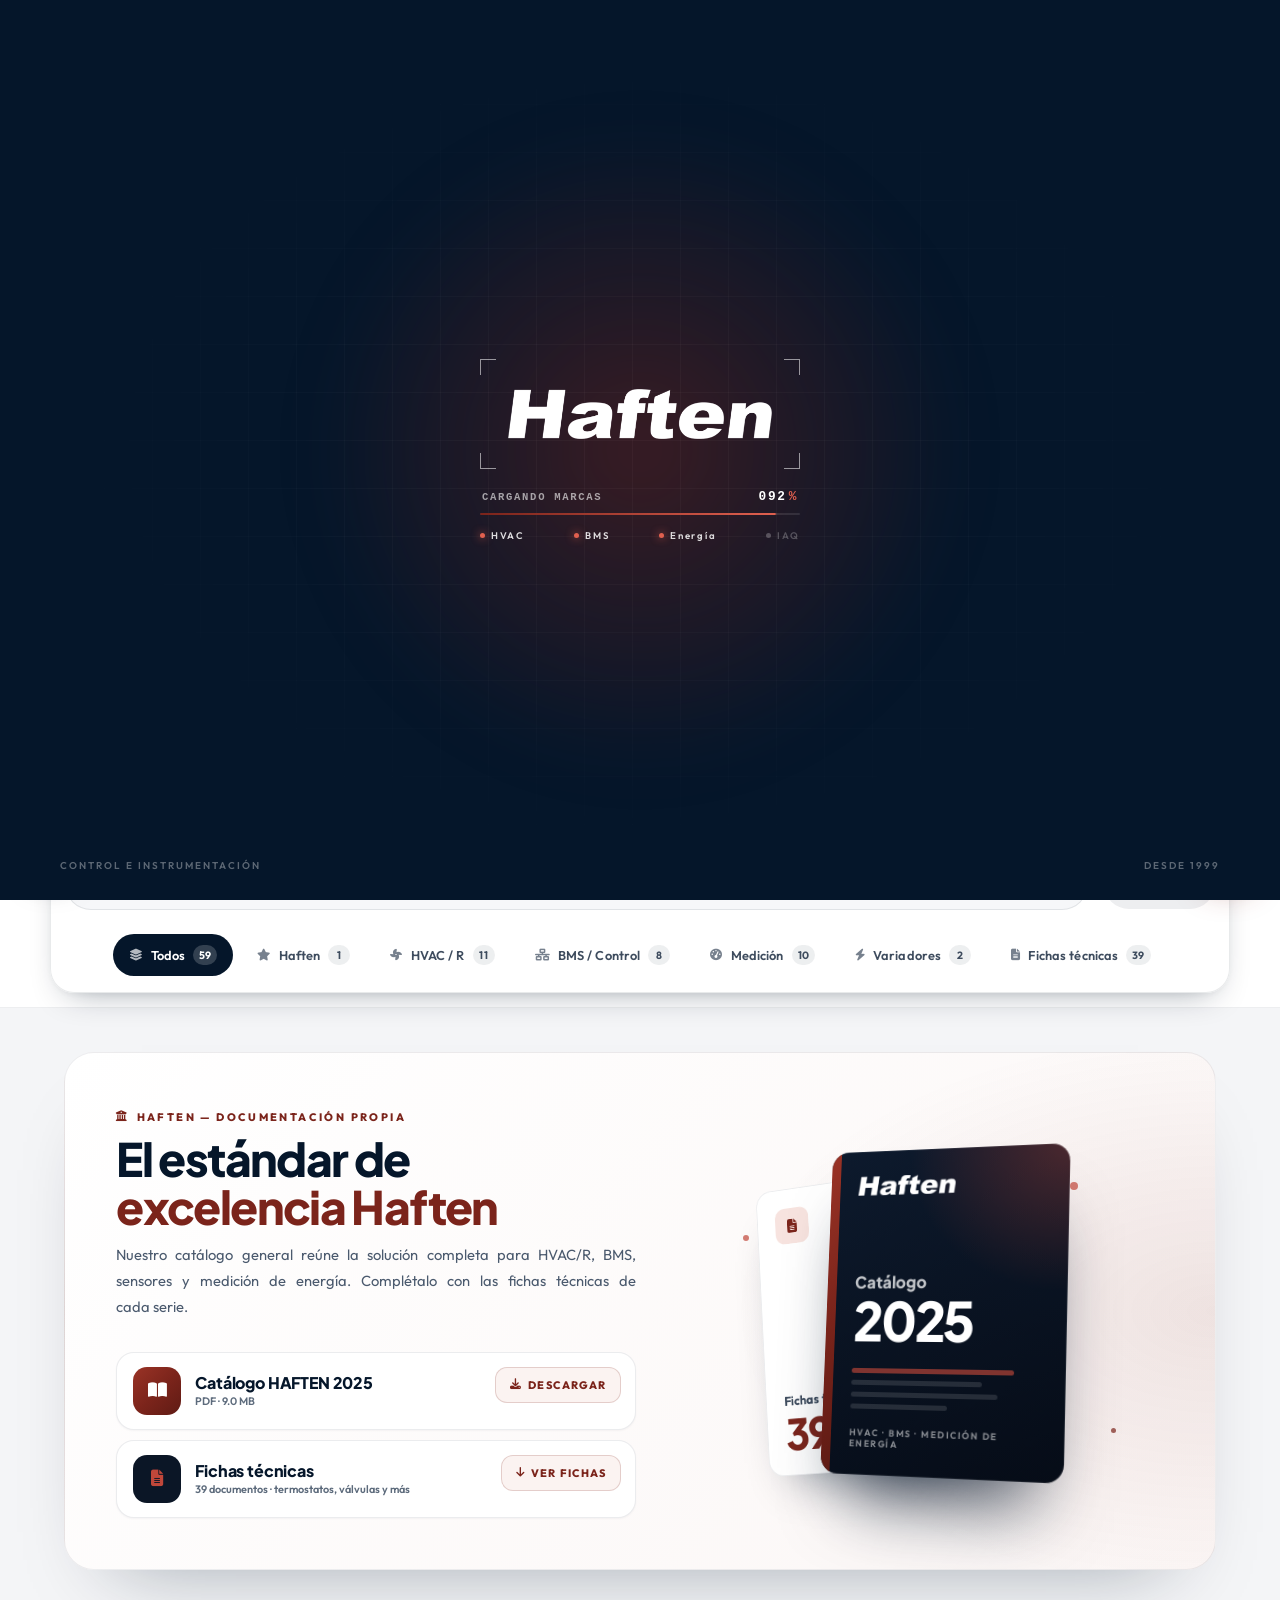
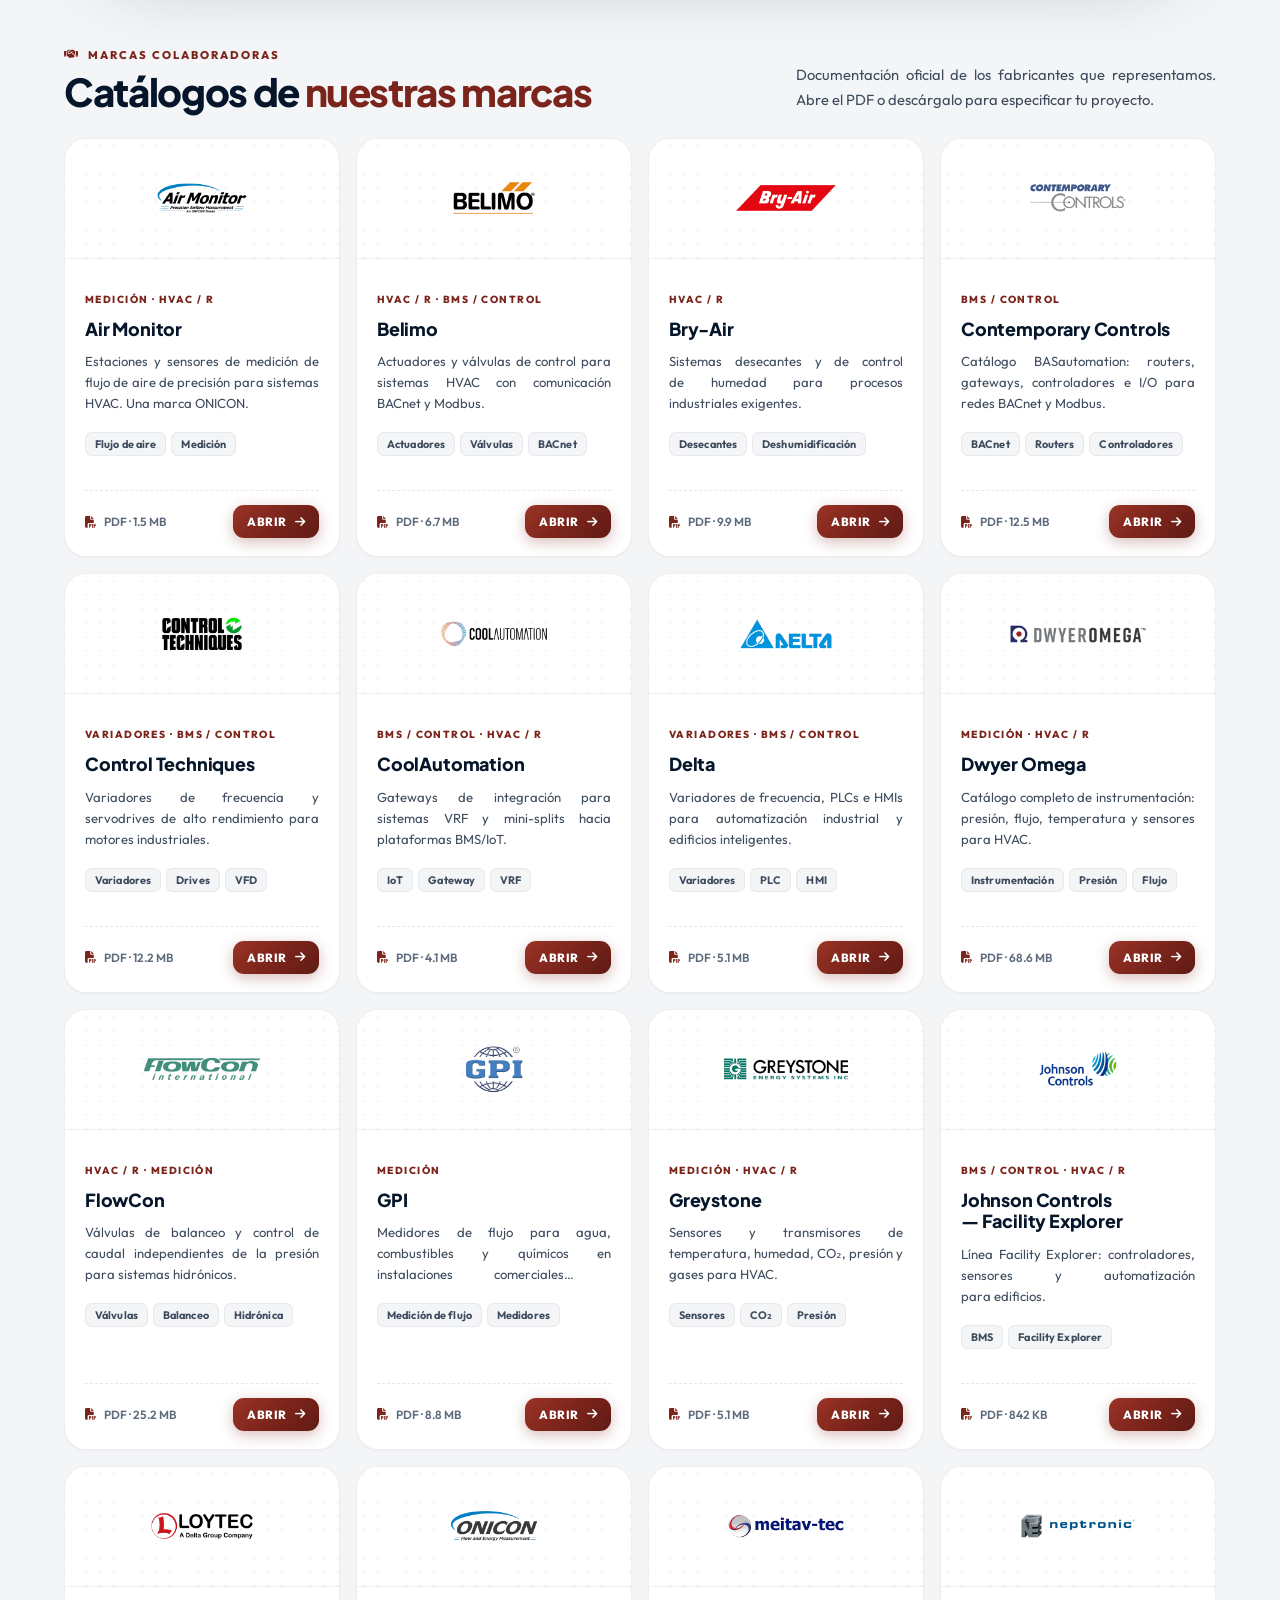
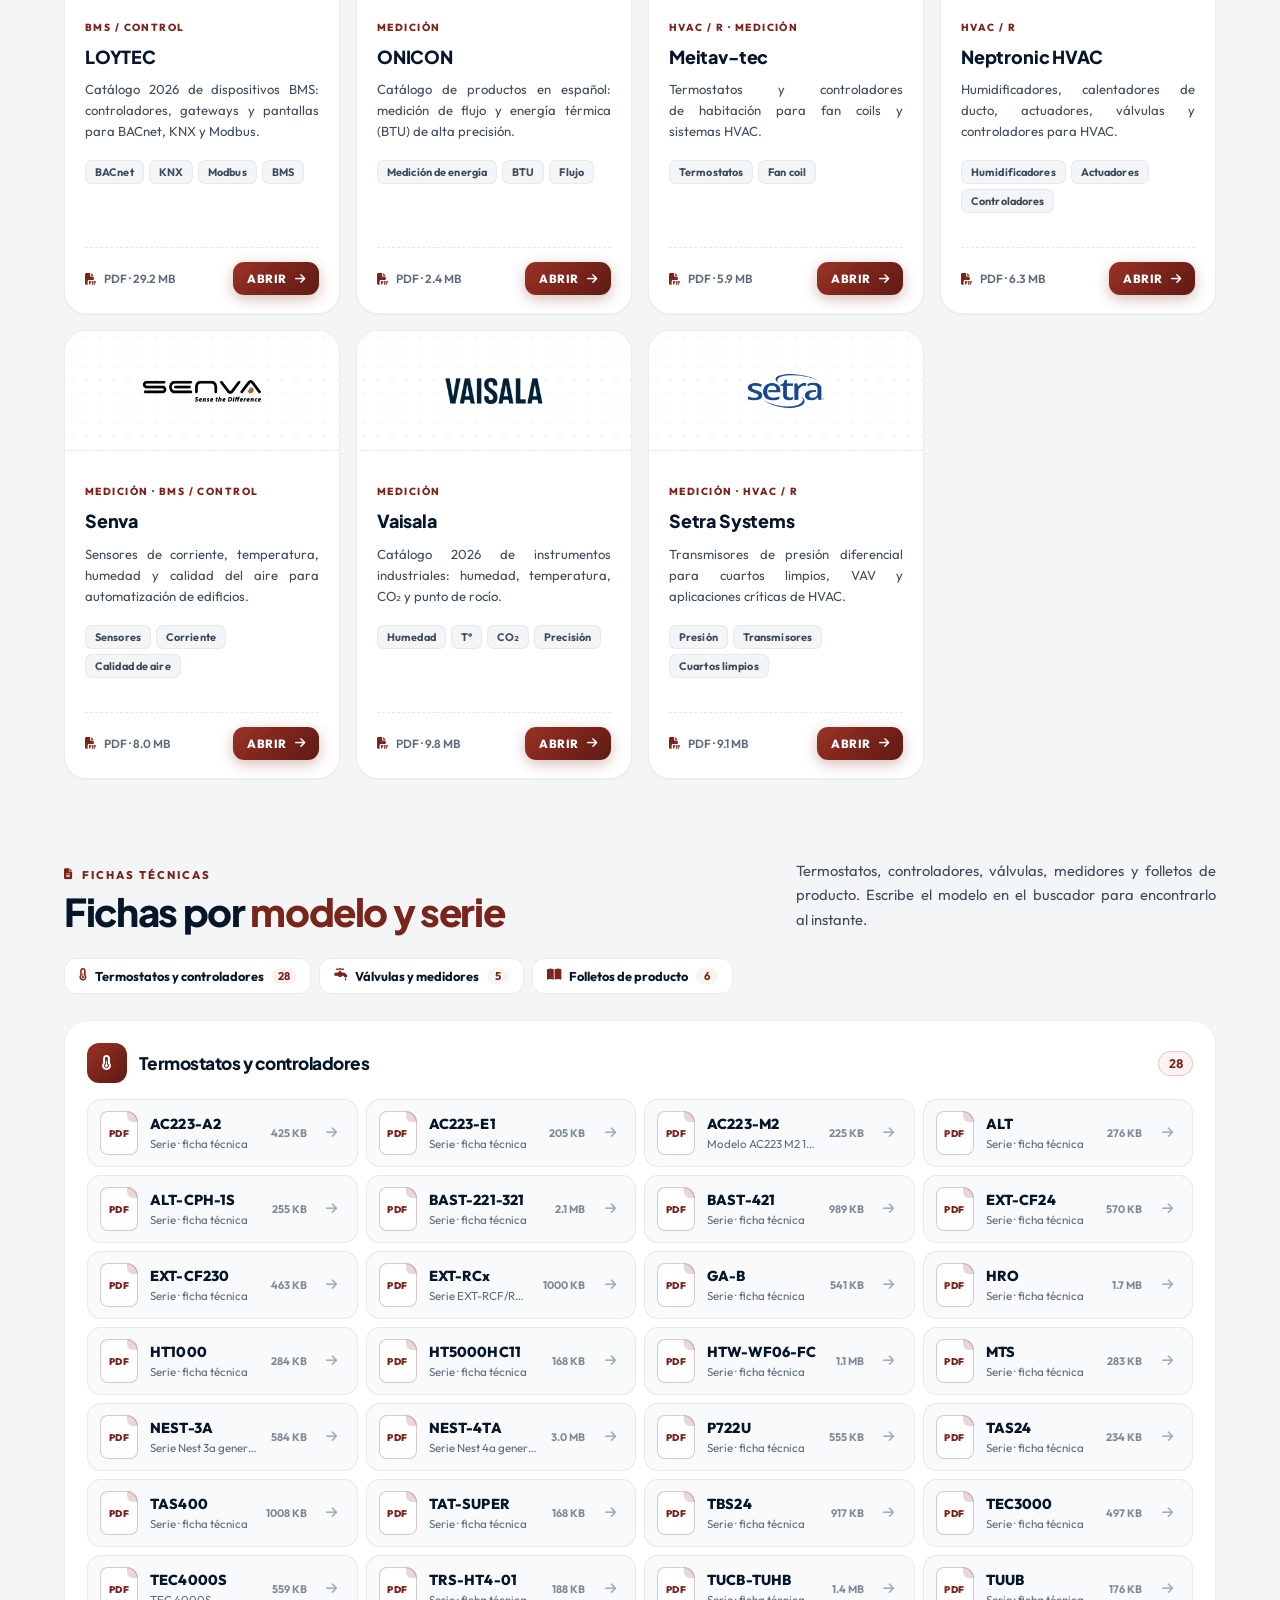
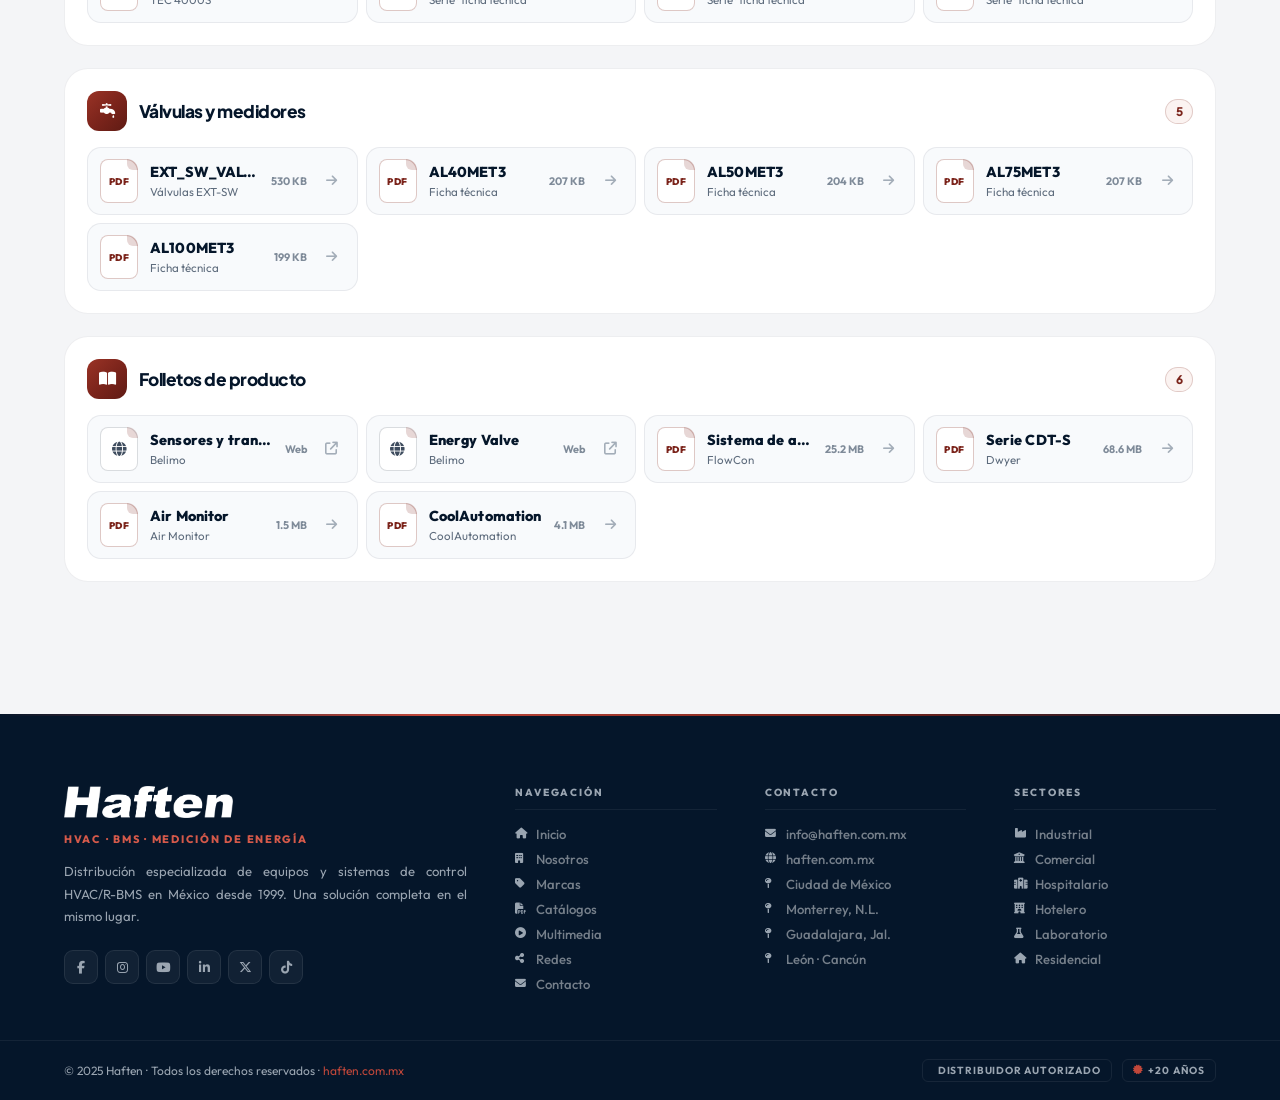
==== commit c10d654f: "Favicon nuevo: H de Haften con recorte circular en todos los tamaños Co-Authored-By: Claude Opus 5.5" ====
--- a/catalogos.html
+++ b/catalogos.html
@@ -4,7 +4,10 @@
 <head>
   <meta charset="UTF-8">
   <meta name="viewport" content="width=device-width, initial-scale=1.0">
-  <link rel="icon" type="image/png" href="assets/logos/logo-haften.png">
+  <link rel="icon" href="favicon.ico" sizes="48x48">
+  <link rel="icon" type="image/png" sizes="32x32" href="assets/favicon/favicon-32.png">
+  <link rel="icon" type="image/png" sizes="192x192" href="assets/favicon/favicon-192.png">
+  <link rel="apple-touch-icon" href="assets/favicon/apple-touch-icon.png">
   <title>Catálogos — Haften · HVAC · BMS · Medición de Energía</title>
   <meta name="description"
     content="Descarga los catálogos técnicos de Haften y sus marcas colaboradoras: HVAC, BMS, sensores, actuadores, variadores y más.">
--- a/assets/css/pro.css
+++ b/assets/css/pro.css
@@ -68,92 +68,92 @@
 }
 [data-tilt].tilting::after { opacity: 1; }
 
-/* ═══════════ CINTA DE MARCAS ═══════════ */
-.br-rail {
+/* ═══════════ CINTA DE MARCAS — banda completa ═══════════ */
+.br-band {
   position: relative;
-  display: grid;
-  grid-template-columns: 230px 1fr;
+  width: 100vw;
+  margin-left: calc(50% - 50vw);
+  background: #fff;
+  border-top: 1px solid var(--pro-line);
+  border-bottom: 1px solid var(--pro-line);
+  padding: 22px 0 26px;
+  overflow: hidden;
+}
+.hx-hero > .br-band { margin-top: clamp(18px, 2.4vw, 30px); border-top: 0; }
+.br-cap {
+  display: flex;
   align-items: center;
-  gap: 8px 28px;
-  max-width: 1440px;
-  margin: 22px auto 10px;
-  padding: 18px clamp(14px, 2vw, 22px) 18px clamp(20px, 2.4vw, 32px);
-  background: #fff;
-  border: 1px solid var(--pro-line);
-  border-radius: 28px;
-  box-shadow: var(--pro-shadow);
-  overflow: hidden;
-}
-.br-wrap { padding: 0 clamp(10px, 2vw, 24px); background: #fff; }
-.br-head { display: flex; flex-direction: column; gap: 10px; }
+  gap: 18px;
+  max-width: 1240px;
+  margin: 0 auto 18px;
+  padding: 0 5vw;
+  box-sizing: content-box;
+}
 .br-kicker {
   display: inline-flex;
   align-items: center;
-  gap: 8px;
-  font: 700 .68rem/1 'Outfit', sans-serif;
-  letter-spacing: .18em;
+  gap: 9px;
+  flex-shrink: 0;
+  font: 700 .66rem/1 'Outfit', sans-serif;
+  letter-spacing: .2em;
   text-transform: uppercase;
   color: var(--pro-wine);
 }
 .br-kicker i {
-  width: 8px;
-  height: 8px;
-  border-radius: 50%;
+  width: 7px; height: 7px; border-radius: 50%;
   background: var(--pro-wine);
   box-shadow: 0 0 0 4px rgba(123, 36, 27, .12);
   animation: brPulse 2.4s ease-in-out infinite;
 }
 @keyframes brPulse { 50% { box-shadow: 0 0 0 8px rgba(123, 36, 27, 0); } }
-.br-title { font: 800 1.25rem/1.15 'Plus Jakarta Sans', sans-serif; letter-spacing: -.03em; color: var(--pro-navy); }
-.br-title b { color: var(--pro-wine); }
+.br-line { flex: 1; height: 1px; background: linear-gradient(90deg, transparent, var(--pro-line) 20%, var(--pro-line) 80%, transparent); }
+.br-title { flex-shrink: 0; font: 600 .9rem 'Outfit', sans-serif; color: #4b5a6e; }
+.br-title b { font: 800 1rem 'Plus Jakarta Sans', sans-serif; color: var(--pro-navy); letter-spacing: -.02em; }
 .br-all {
-  align-self: flex-start;
-  display: inline-flex;
-  align-items: center;
-  gap: 8px;
-  padding: 9px 14px;
-  border-radius: 999px;
-  background: var(--pro-navy);
-  color: #fff !important;
-  font: 600 .76rem 'Outfit', sans-serif;
-  transition: background .3s, gap .3s var(--pro-ease);
-}
-.br-all:hover { background: var(--pro-wine); gap: 12px; }
-.br-rows { display: flex; flex-direction: column; gap: 10px; min-width: 0; }
+  flex-shrink: 0;
+  display: inline-flex; align-items: center; gap: 8px;
+  font: 700 .74rem 'Outfit', sans-serif;
+  letter-spacing: .06em;
+  color: var(--pro-navy) !important;
+  transition: gap .35s var(--pro-ease), color .3s;
+}
+.br-all i { width: 26px; height: 26px; border-radius: 50%; display: grid; place-items: center; background: var(--pro-navy); color: #fff; font-size: .62rem; transition: background .3s; }
+.br-all:hover { gap: 12px; color: var(--pro-wine) !important; }
+.br-all:hover i { background: var(--pro-wine); }
 .br-row {
   overflow: hidden;
-  -webkit-mask-image: linear-gradient(90deg, transparent, #000 7%, #000 93%, transparent);
-  mask-image: linear-gradient(90deg, transparent, #000 7%, #000 93%, transparent);
-}
-.br-track { display: flex; gap: 10px; width: max-content; animation: brMove var(--br-dur, 60s) linear infinite; }
-.br-row.rev .br-track { animation-direction: reverse; }
-.br-rail:hover .br-track { animation-play-state: paused; }
-@keyframes brMove { to { transform: translateX(calc(-50% - 5px)); } }
+  -webkit-mask-image: linear-gradient(90deg, transparent, #000 9%, #000 91%, transparent);
+  mask-image: linear-gradient(90deg, transparent, #000 9%, #000 91%, transparent);
+}
+.br-track { display: flex; align-items: center; width: max-content; animation: brMove var(--br-dur, 70s) linear infinite; }
+.br-band:hover .br-track { animation-play-state: paused; }
+@keyframes brMove { to { transform: translateX(-50%); } }
 .br-logo {
   flex-shrink: 0;
-  width: 150px;
-  height: 62px;
-  padding: 10px 18px;
+  position: relative;
+  width: 148px;
+  height: 52px;
+  margin: 0 30px;
   display: grid;
   place-items: center;
-  border-radius: 16px;
-  background: var(--pro-mist);
-  border: 1px solid transparent;
-  transition: background .35s, border-color .35s, transform .45s var(--pro-spring), box-shadow .35s;
+  transition: transform .5s var(--pro-spring);
+}
+.br-logo + .br-logo::before {
+  content: '';
+  position: absolute;
+  left: -30px; top: 50%;
+  width: 1px; height: 26px;
+  margin-top: -13px;
+  background: var(--pro-line);
 }
 .br-logo img { width: 100%; height: 100%; object-fit: contain; }
-.br-logo:hover, .br-logo:focus-visible {
-  background: #fff;
-  border-color: rgba(123, 36, 27, .25);
-  transform: translateY(-3px);
-  box-shadow: 0 14px 26px -16px rgba(5, 22, 42, .45);
-}
-
+.br-logo:hover, .br-logo:focus-visible { transform: scale(1.08); }
 @media (max-width: 760px) {
-  .br-rail { grid-template-columns: 1fr; padding: 16px 0 16px; border-radius: 22px; }
-  .br-head { flex-direction: row; align-items: center; justify-content: space-between; flex-wrap: wrap; padding: 0 16px; }
-  .br-title { font-size: 1.05rem; }
-  .br-logo { width: 118px; height: 52px; padding: 8px 12px; }
+  .br-band { padding: 18px 0 20px; }
+  .br-cap { margin-bottom: 14px; padding: 0 20px; gap: 12px; justify-content: space-between; }
+  .br-line, .br-title { display: none; }
+  .br-logo { width: 110px; height: 40px; margin: 0 20px; }
+  .br-logo + .br-logo::before { left: -20px; height: 20px; margin-top: -10px; }
 }
 body.no-anim .br-track { animation: none !important; }
 @media (prefers-reduced-motion: reduce) { .br-track { animation: none !important; } }
@@ -657,3 +657,300 @@
 }
 .hs2-digit > span > span { text-align: center; }
 .hs2-digit { width: .62em; }
+
+/* ═══════════ PRELOADER ═══════════ */
+#loader {
+  background: #05162a !important;
+  clip-path: inset(0 0 0 0);
+  animation: plSafe .6s 6.5s forwards;
+}
+#loader.done:not(.pro-out) { opacity: 1 !important; visibility: visible !important; pointer-events: auto !important; }
+#loader > .loader-inner { display: none !important; }
+#loader.pro-out {
+  clip-path: inset(0 0 100% 0);
+  opacity: 1 !important;
+  visibility: visible !important;
+  pointer-events: none !important;
+  transition: clip-path 1s cubic-bezier(.76, 0, .24, 1) .25s !important;
+}
+#loader.pl-quick.pro-out { transition-duration: .7s !important; transition-delay: 0s !important; }
+@keyframes plSafe { to { opacity: 0; visibility: hidden; pointer-events: none; } }
+.pl { position: absolute; inset: 0; display: grid; place-items: center; overflow: hidden; color: #fff; font-family: 'Outfit', sans-serif; }
+.pl-grid {
+  position: absolute; inset: -40px;
+  background-image: linear-gradient(rgba(255, 255, 255, .05) 1px, transparent 1px), linear-gradient(90deg, rgba(255, 255, 255, .05) 1px, transparent 1px);
+  background-size: 48px 48px;
+  -webkit-mask-image: radial-gradient(50% 50% at 50% 50%, #000, transparent 85%);
+  mask-image: radial-gradient(50% 50% at 50% 50%, #000, transparent 85%);
+  animation: plGrid 6s linear infinite;
+}
+@keyframes plGrid { to { transform: translate(48px, 48px); } }
+.pl-glow { position: absolute; width: 60vmax; height: 60vmax; border-radius: 50%; background: radial-gradient(circle, rgba(123, 36, 27, .45), transparent 60%); filter: blur(30px); animation: plBreath 3s ease-in-out infinite; }
+@keyframes plBreath { 50% { transform: scale(1.08); opacity: .8; } }
+.pl-core { position: relative; width: min(320px, 78vw); transition: transform .7s cubic-bezier(.2, .8, .2, 1), opacity .5s, filter .6s; }
+.pro-out .pl-core { transform: translateY(-24px) scale(.97); opacity: 0; filter: blur(8px); }
+.pro-out .pl-foot { opacity: 0; }
+.pl-frame { position: relative; padding: 30px 28px; animation: plIn .9s cubic-bezier(.2, .8, .2, 1) both; }
+.pl-frame > i { position: absolute; width: 16px; height: 16px; border: 0 solid rgba(255, 255, 255, .55); }
+.pl-frame > i:nth-child(1) { left: 0; top: 0; border-left-width: 1.5px; border-top-width: 1.5px; }
+.pl-frame > i:nth-child(2) { right: 0; top: 0; border-right-width: 1.5px; border-top-width: 1.5px; }
+.pl-frame > i:nth-child(3) { left: 0; bottom: 0; border-left-width: 1.5px; border-bottom-width: 1.5px; }
+.pl-frame > i:nth-child(4) { right: 0; bottom: 0; border-right-width: 1.5px; border-bottom-width: 1.5px; }
+.pl-logo { position: relative; }
+.pl-logo img { width: 100%; height: auto; display: block; clip-path: inset(0 100% 0 0); animation: plReveal 1.2s cubic-bezier(.65, 0, .35, 1) .15s forwards; }
+.pl-scan {
+  position: absolute; top: -14px; bottom: -14px; left: 0; width: 2px;
+  background: #e0604f;
+  box-shadow: 0 0 12px 2px rgba(224, 96, 79, .8), 0 0 40px 8px rgba(192, 71, 58, .35);
+  animation: plScan 1.2s cubic-bezier(.65, 0, .35, 1) .15s forwards, plFade .4s 1.4s forwards;
+}
+@keyframes plReveal { to { clip-path: inset(0 0 0 0); } }
+@keyframes plScan { from { left: 0; } to { left: 100%; } }
+@keyframes plFade { to { opacity: 0; } }
+@keyframes plIn { from { opacity: 0; transform: scale(.94); filter: blur(6px); } }
+.pl-meta { display: flex; justify-content: space-between; align-items: baseline; margin: 22px 2px 10px; font: 600 .66rem/1 ui-monospace, 'SFMono-Regular', Menlo, monospace; letter-spacing: .16em; text-transform: uppercase; color: rgba(255, 255, 255, .6); }
+.pl-pct { font-size: .8rem; color: #fff; }
+.pl-pct::after { content: '%'; color: #e0604f; margin-left: 2px; }
+.pl-bar { height: 2px; background: rgba(255, 255, 255, .1); overflow: hidden; border-radius: 2px; }
+.pl-bar i { display: block; height: 100%; background: linear-gradient(90deg, #7b241b, #e0604f); transform: scaleX(0); transform-origin: left; box-shadow: 0 0 10px rgba(224, 96, 79, .8); }
+.pl-tags { display: flex; justify-content: space-between; margin-top: 14px; }
+.pl-tags span { font: 600 .6rem 'Outfit', sans-serif; letter-spacing: .18em; color: rgba(255, 255, 255, .25); transition: color .4s; display: inline-flex; align-items: center; gap: 6px; }
+.pl-tags span::before { content: ''; width: 5px; height: 5px; border-radius: 50%; background: currentColor; transition: background .4s, box-shadow .4s; }
+.pl-tags span.on { color: rgba(255, 255, 255, .85); }
+.pl-tags span.on::before { background: #e0604f; box-shadow: 0 0 8px #e0604f; }
+.pl-foot { position: absolute; left: 0; right: 0; bottom: 28px; display: flex; justify-content: space-between; padding: 0 clamp(20px, 5vw, 60px); font: 600 .62rem 'Outfit', sans-serif; letter-spacing: .2em; text-transform: uppercase; color: rgba(255, 255, 255, .35); transition: opacity .4s; }
+.pl-quick .pl-logo img { animation-duration: .35s; animation-delay: 0s; }
+.pl-quick .pl-scan, .pl-quick .pl-frame { animation-duration: .35s; animation-delay: 0s, .35s; }
+/* el héroe espera a que salga el preloader */
+html:not(.pro-ready) .hx-content > *, html:not(.pro-ready) .hx-float, html:not(.pro-ready) .hx-tag img { opacity: 0; animation: proShow 0s 5s forwards; }
+@keyframes proShow { to { opacity: 1; } }
+
+/* ═══════════ MENÚ MÓVIL (panel lateral) ═══════════ */
+.n-drawer-head, .n-drawer-foot, .n-scrim { display: none; }
+@media (max-width: 900px) {
+  #navbar { -webkit-backdrop-filter: none !important; backdrop-filter: none !important; }
+  html.menu-open #navbar { transform: none !important; }
+  .n-tools { position: relative; z-index: 3; }
+  .n-links {
+    position: fixed !important;
+    top: 0 !important; right: 0 !important; bottom: 0 !important; left: auto !important;
+    width: min(100vw, 420px);
+    height: 100dvh;
+    max-height: none !important;
+    z-index: 2;
+    padding: 22px 26px calc(26px + env(safe-area-inset-bottom)) !important;
+    gap: 0 !important;
+    display: flex !important;
+    flex-direction: column;
+    background:
+      radial-gradient(90% 50% at 100% 0%, rgba(123, 36, 27, .5), transparent 60%),
+      linear-gradient(180deg, #0a2038, #05162a 60%) !important;
+    border: 0 !important;
+    box-shadow: -30px 0 80px -20px rgba(0, 0, 0, .6) !important;
+    clip-path: none !important;
+    transform: translateX(104%);
+    visibility: hidden;
+    overflow-y: auto;
+    transition: transform .7s cubic-bezier(.76, 0, .24, 1), visibility 0s linear .7s !important;
+    counter-reset: nl;
+  }
+  .n-links.open { transform: none; visibility: visible; transition: transform .7s cubic-bezier(.76, 0, .24, 1), visibility 0s !important; }
+  .n-links::before {
+    content: ''; position: absolute; inset: 0; pointer-events: none;
+    background-image: linear-gradient(rgba(255, 255, 255, .035) 1px, transparent 1px), linear-gradient(90deg, rgba(255, 255, 255, .035) 1px, transparent 1px);
+    background-size: 40px 40px;
+    -webkit-mask-image: linear-gradient(180deg, #000, transparent 60%);
+    mask-image: linear-gradient(180deg, #000, transparent 60%);
+  }
+  .n-links .n-ind { display: none !important; }
+  .n-drawer-head {
+    display: flex !important;
+    align-items: center;
+    gap: 14px;
+    height: 48px;
+    margin-bottom: clamp(20px, 5vh, 44px);
+    padding-right: 110px;
+  }
+  .n-drawer-head img { height: 26px; width: auto; }
+  .n-drawer-head span { font: 600 .62rem 'Outfit', sans-serif; letter-spacing: .22em; text-transform: uppercase; color: rgba(255, 255, 255, .45); padding-left: 14px; border-left: 1px solid rgba(255, 255, 255, .15); }
+  .n-links > li {
+    opacity: 0;
+    transform: translateX(46px);
+    filter: blur(6px);
+    transition: opacity .5s, transform .8s cubic-bezier(.2, .8, .2, 1), filter .6s !important;
+  }
+  .n-links.open > li { opacity: 1; transform: none; filter: none; }
+  .n-links.open > li:nth-child(n) { transition-delay: calc(.18s + var(--i, 0) * .055s) !important; }
+  .n-links > li:nth-child(1) { --i: 0; } .n-links > li:nth-child(2) { --i: 1; } .n-links > li:nth-child(3) { --i: 2; }
+  .n-links > li:nth-child(4) { --i: 3; } .n-links > li:nth-child(5) { --i: 4; } .n-links > li:nth-child(6) { --i: 5; }
+  .n-links > li:nth-child(7) { --i: 6; } .n-links > li:nth-child(8) { --i: 7; } .n-links > li:nth-child(9) { --i: 8; }
+  .n-links > li:nth-child(10) { --i: 9; } .n-links > li:nth-child(11) { --i: 10; }
+  .n-link {
+    counter-increment: nl;
+    justify-content: flex-start !important;
+    gap: 16px;
+    padding: 13px 4px !important;
+    font: 700 clamp(1.35rem, 6vw, 1.7rem)/1.1 'Plus Jakarta Sans', sans-serif !important;
+    letter-spacing: -.03em !important;
+    text-transform: none !important;
+    color: #fff !important;
+    border-bottom: 1px solid rgba(255, 255, 255, .07) !important;
+    transition: color .3s, padding .4s cubic-bezier(.2, .8, .2, 1) !important;
+  }
+  .n-link::before {
+    content: counter(nl, decimal-leading-zero) !important;
+    order: 0 !important;
+    font: 600 .66rem 'Outfit', sans-serif !important;
+    letter-spacing: .1em;
+    color: #e0604f !important;
+    width: 20px;
+  }
+  .n-link::after {
+    content: '\f061' !important;
+    display: block !important;
+    margin-left: auto;
+    font: 900 .8rem 'Font Awesome 6 Free' !important;
+    color: rgba(255, 255, 255, .25);
+    position: static !important;
+    background: none !important;
+    width: auto !important; height: auto !important;
+    transform: translateX(-6px);
+    opacity: 0;
+    transition: opacity .3s, transform .4s;
+  }
+  .n-link:active, .n-link:hover { padding-left: 10px !important; }
+  .n-link:hover::after, .n-link.active::after { opacity: 1; transform: none; }
+  .n-link.active { color: #e0604f !important; }
+  .n-cta {
+    margin-top: 22px !important;
+    width: 100%;
+    justify-content: center;
+    min-height: 54px;
+    border-radius: 999px !important;
+    font-size: .86rem !important;
+    background: #7b241b !important;
+    box-shadow: 0 16px 30px -14px rgba(123, 36, 27, .9) !important;
+  }
+  .n-mobile-extra { margin-top: 12px !important; }
+  .n-mobile-extra a { border-radius: 16px !important; background: rgba(255, 255, 255, .05) !important; border-color: rgba(255, 255, 255, .08) !important; color: #fff !important; }
+  .n-mobile-extra i { color: #e0604f !important; }
+  .n-drawer-foot {
+    display: flex !important;
+    flex-direction: column;
+    gap: 6px;
+    margin-top: auto;
+    padding-top: 26px;
+    font: 600 .6rem 'Outfit', sans-serif;
+    letter-spacing: .2em;
+    text-transform: uppercase;
+    color: rgba(255, 255, 255, .35);
+  }
+  html.menu-open .n-ham span { background: #fff !important; }
+  html.menu-open .n-ham, html.menu-open .n-tool-btn { border-color: rgba(255, 255, 255, .2) !important; background: rgba(255, 255, 255, .06) !important; color: #fff !important; }
+  .n-scrim {
+    display: block;
+    position: fixed; inset: 0; z-index: 499;
+    background: rgba(5, 22, 42, .55);
+    -webkit-backdrop-filter: blur(4px);
+    backdrop-filter: blur(4px);
+    opacity: 0; visibility: hidden;
+    transition: opacity .6s, visibility 0s .6s;
+  }
+  html.menu-open .n-scrim { opacity: 1; visibility: visible; transition: opacity .6s; }
+}
+@media (max-width: 900px) {
+  html.menu-open #navbar { background: transparent !important; box-shadow: none !important; border-color: transparent !important; }
+}
+html.menu-open .hz-wa, html.menu-open .hz-fab, html.menu-open .hz-nudge, html.menu-open #btt { opacity: 0 !important; pointer-events: none !important; transition: opacity .3s; }
+.ficha-grid { grid-template-columns: repeat(auto-fill, minmax(min(250px, 100%), 1fr)) !important; }
+.ficha, .ficha-link, .ficha-txt { min-width: 0; }
+.ficha-name, .ficha-meta { overflow-wrap: anywhere; }
+
+/* ═══════════ RITMO DE ESPACIOS ═══════════ */
+:root { --sec-y: clamp(68px, 7.6vw, 112px); --sec-y-sm: clamp(48px, 5vw, 72px); }
+.hx-hero + .ticker { display: none !important; }
+.about-sec, .xr-sec, .finder-sec, .bx:not(.bx-hero), .prod-sec, .why-sec, .suc, .cta-sec,
+.filosofia-sec, .historia-sec.hs2, .portafolio-sec, .marcas-sec, .social-sec, .feed-sec, .fb-sec,
+.faq-sec, .cta-strip, .featured-vid-sec, .videos-sec, .shorts-sec, .contact-main {
+  padding-top: var(--sec-y) !important;
+  padding-bottom: var(--sec-y) !important;
+}
+/* secciones del mismo fondo seguidas: no duplicar el aire */
+.feed-sec + .feed-sec, .videos-sec + .shorts-sec, .featured-vid-sec + .videos-sec { padding-top: 0 !important; }
+.br-band + section, .hx-hero + section { padding-top: var(--sec-y) !important; }
+.brands-main { padding-top: var(--sec-y-sm) !important; padding-bottom: var(--sec-y) !important; }
+.xr-sec + .cat-sec { margin-top: 0; }
+/* encabezados de sección: separación consistente con su contenido */
+.s-hdr, .cat-header, .feed-header, .suc-head, .hs2-head { margin-bottom: clamp(32px, 4.5vw, 60px) !important; }
+@media (max-width: 760px) {
+  :root { --sec-y: 64px; --sec-y-sm: 40px; }
+  .s-title, .about-lead, .xr-title, .suc-title { text-wrap: balance; }
+  .s-hdr, .cat-header, .feed-header, .suc-head, .hs2-head { margin-bottom: 28px !important; }
+  .about-grid, .contact-grid, .xr-in, .hs2-in, .feed-inner, .suc-in { padding-left: 20px !important; padding-right: 20px !important; }
+  .hx-hero { padding-left: 10px !important; padding-right: 10px !important; }
+  .hx-stage { border-radius: 26px !important; }
+  .hx-h1 { font-size: clamp(2.1rem, 9.4vw, 2.6rem) !important; }
+  .hx-row { gap: 8px !important; }
+  .contact-main .form-card, .contact-main .info-panel { border-radius: 24px !important; padding: 24px 20px !important; }
+  .form-row { grid-template-columns: 1fr !important; gap: 0 !important; }
+  .hs2-side { padding: 22px; border-radius: 24px; }
+  .hs2-card { border-radius: 20px; }
+}
+h1, h2, h3, h4, .hs2-card h3, .xr-title, .br-title { -webkit-hyphens: manual !important; hyphens: manual !important; }
+@media (max-width: 560px) {
+  .hs2-logos.wall { grid-template-columns: repeat(3, 1fr); gap: 6px; }
+  .hs2-logos.wall span { height: 38px; padding: 6px 8px; border-radius: 10px; }
+  .hs2-card p { font-size: .9rem; }
+}
+
+/* ══ BUSCADOR DE CATÁLOGOS: tarjeta de dos filas ══ */
+.filter-bar .filter-inner{
+  display:grid!important;grid-template-columns:minmax(0,1fr) auto;grid-template-areas:"search count" "tabs tabs";
+  align-items:center;gap:12px 16px!important;max-width:1180px!important;
+  padding:14px!important;border-radius:24px!important;overflow:visible!important;
+  background:rgba(255,255,255,.94)!important;
+}
+.filter-bar .filter-search{grid-area:search;width:100%!important;max-width:none!important;flex:none!important;position:relative}
+.filter-bar .filter-search input{width:100%!important;height:50px!important;border-radius:16px!important;padding-left:46px!important;font-size:.95rem!important}
+.filter-bar .filter-count{
+  grid-area:count;display:inline-flex!important;align-items:baseline;gap:6px;position:static!important;
+  height:50px;padding:0 20px;border-radius:16px;background:var(--mist,#f6f7f9);
+  align-items:center;font:600 .82rem 'Outfit',sans-serif!important;color:#5d6b7c!important;width:auto!important;text-align:left!important;
+}
+.filter-bar .filter-count b{font-size:1.15rem!important;line-height:1;color:var(--brand,#7b241b)}
+.filter-bar .filter-tabs{
+  grid-area:tabs;display:flex!important;flex-wrap:nowrap!important;gap:8px!important;overflow-x:auto;
+  padding:12px 2px 2px!important;margin:0!important;border-top:1px solid rgba(5,22,42,.07);
+  justify-content:flex-start;-webkit-mask-image:none!important;mask-image:none!important;
+}
+@media (min-width:1101px){.filter-bar .filter-tabs{justify-content:center}}
+.filter-bar .f-tab{flex:0 0 auto!important;height:42px!important;padding:0 16px!important;gap:8px!important;white-space:nowrap}
+@media (max-width:900px){
+  .filter-bar .filter-inner{grid-template-columns:1fr;grid-template-areas:"search" "tabs";padding:10px!important;border-radius:20px!important}
+  .filter-bar .filter-count{display:none!important}
+  .filter-bar .filter-search input{height:46px!important}
+  .filter-bar .filter-tabs{padding-top:10px!important;-webkit-mask-image:linear-gradient(90deg,#000 88%,transparent)!important;mask-image:linear-gradient(90deg,#000 88%,transparent)!important}
+}
+
+/* ══ TEXTO JUSTIFICADO ══ */
+.pro-just{text-align:justify!important;-webkit-hyphens:auto;hyphens:auto;text-justify:inter-word}
+.pro-just.pro-just-c{text-align-last:center}
+
+/* ══ RESULTADOS DEL BUSCADOR SIEMPRE AL FRENTE ══ */
+.hx-content > *:has(.hs-results:not([hidden])), .hx-search:has(.hs-results:not([hidden])){position:relative;z-index:40!important}
+.hx-search{position:relative;z-index:5}
+.hx-hero:has(.hs-results:not([hidden])){overflow:visible!important;z-index:20;position:relative}
+
+/* ══ CURSOR: SVG nativo, sin retraso (reemplaza al cursor por JS) ══ */
+#cur, #curR, .cur, .cur-r { display: none !important; }
+html.hc-on, html.hc-on * { cursor: url("data:image/svg+xml,%3Csvg xmlns=%22http://www.w3.org/2000/svg%22 width=%2232%22 height=%2232%22 viewBox=%220 0 32 32%22%3E%3Ccircle cx=%2216%22 cy=%2216%22 r=%2211%22 fill=%22none%22 stroke=%22%23fff%22 stroke-width=%223.5%22 opacity=%22.9%22/%3E%3Ccircle cx=%2216%22 cy=%2216%22 r=%2211%22 fill=%22none%22 stroke=%22%2305162a%22 stroke-width=%221.4%22 opacity=%22.75%22/%3E%3Ccircle cx=%2216%22 cy=%2216%22 r=%223.6%22 fill=%22%237b241b%22 stroke=%22%23fff%22 stroke-width=%221.6%22/%3E%3C/svg%3E") 16 16, auto !important; }
+html.hc-on a, html.hc-on a *, html.hc-on button, html.hc-on button *, html.hc-on [role="button"], html.hc-on [role="button"] *,
+html.hc-on label, html.hc-on summary, html.hc-on select, html.hc-on [data-tilt], html.hc-on .f-tab,
+html.hc-on input[type=range], html.hc-on input[type=checkbox], html.hc-on input[type=radio],
+html.hc-on input[type=submit], html.hc-on input[type=button], html.hc-on .brand-cell, html.hc-on .vid-card, html.hc-on .short-card,
+html.hc-on .soc-card, html.hc-on .post-card, html.hc-on .pl-item { cursor: url("data:image/svg+xml,%3Csvg xmlns=%22http://www.w3.org/2000/svg%22 width=%2232%22 height=%2232%22 viewBox=%220 0 32 32%22%3E%3Ccircle cx=%2216%22 cy=%2216%22 r=%2213.5%22 fill=%22%237b241b%22 fill-opacity=%22.16%22 stroke=%22%23fff%22 stroke-width=%223.5%22/%3E%3Ccircle cx=%2216%22 cy=%2216%22 r=%2213.5%22 fill=%22none%22 stroke=%22%237b241b%22 stroke-width=%221.8%22/%3E%3Ccircle cx=%2216%22 cy=%2216%22 r=%222.4%22 fill=%22%237b241b%22 stroke=%22%23fff%22 stroke-width=%221.2%22/%3E%3C/svg%3E") 16 16, pointer !important; }
+html.hc-on input:not([type=range]):not([type=checkbox]):not([type=radio]):not([type=submit]):not([type=button]),
+html.hc-on textarea, html.hc-on [contenteditable] { cursor: text !important; }
+html.hc-on .xr-stage canvas { cursor: grab !important; }
+html.hc-on .xr-stage canvas:active { cursor: grabbing !important; }
+html.hc-on :disabled { cursor: not-allowed !important; }
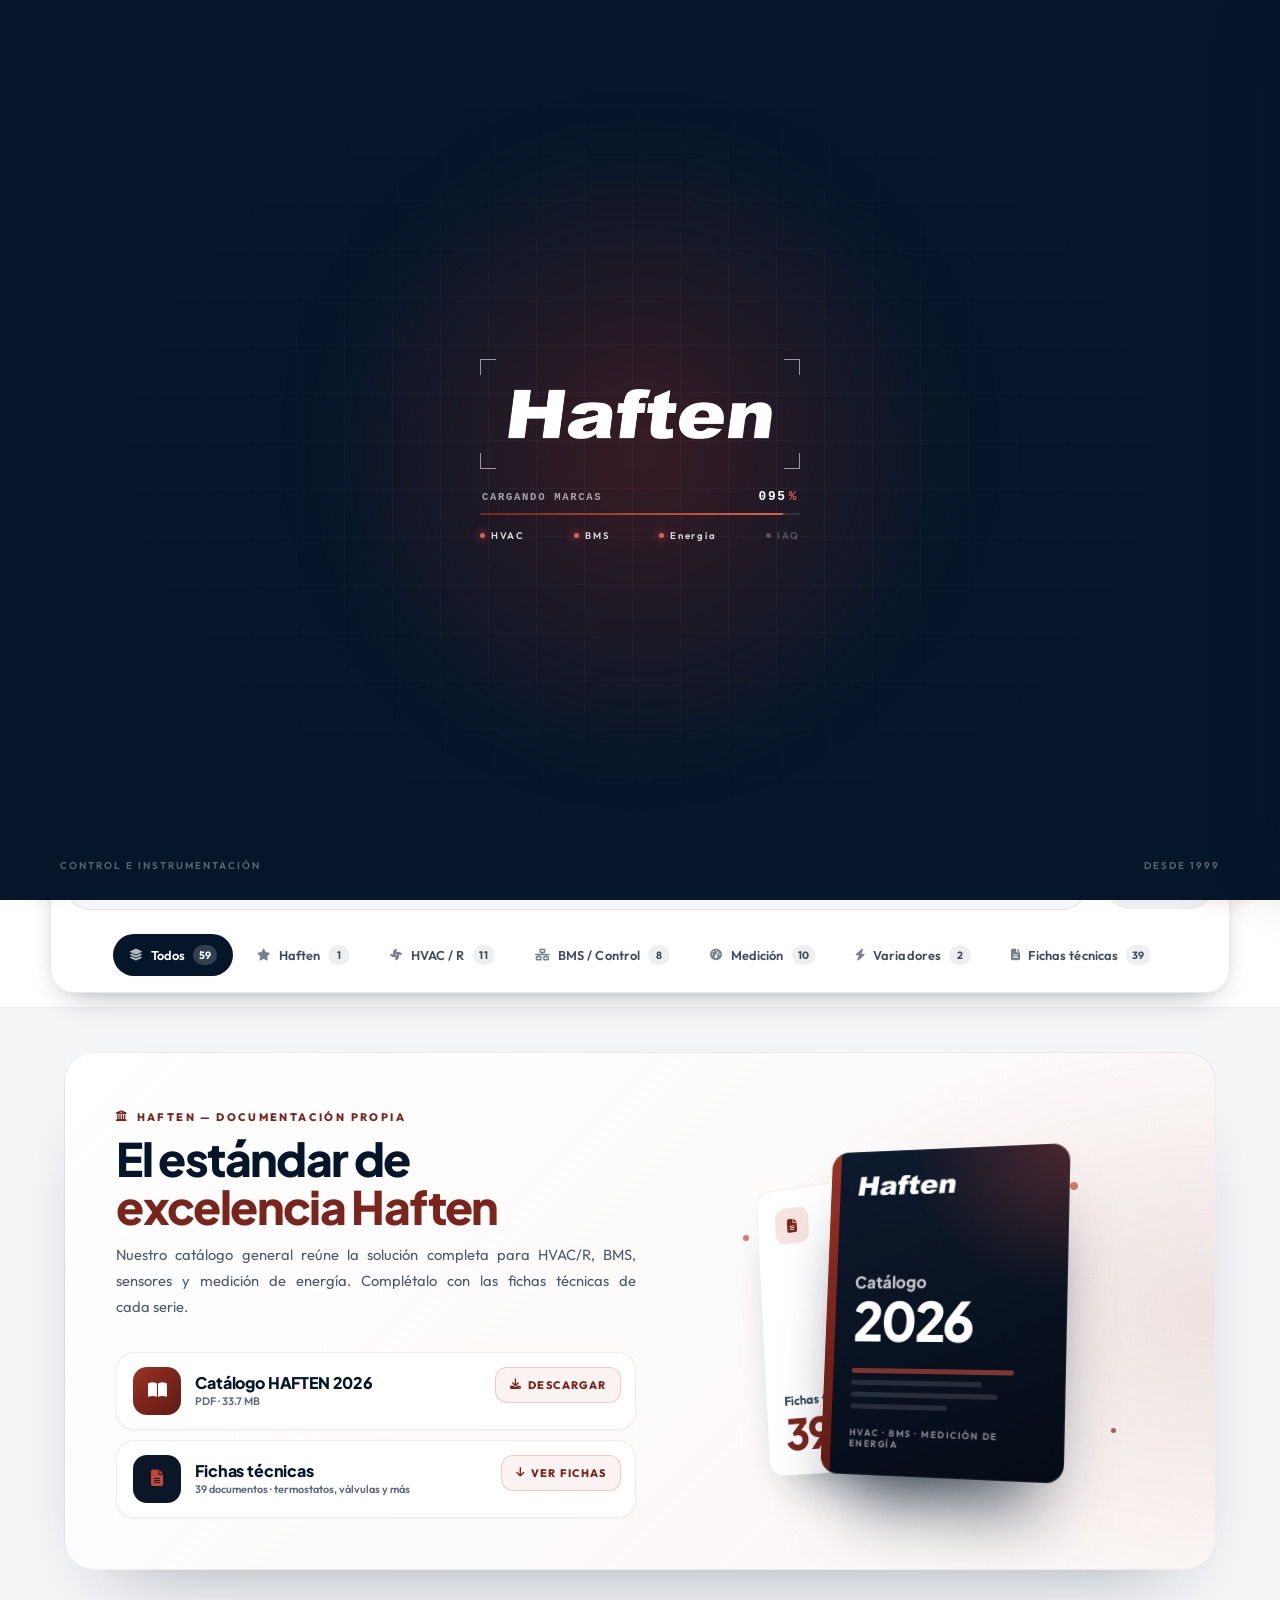
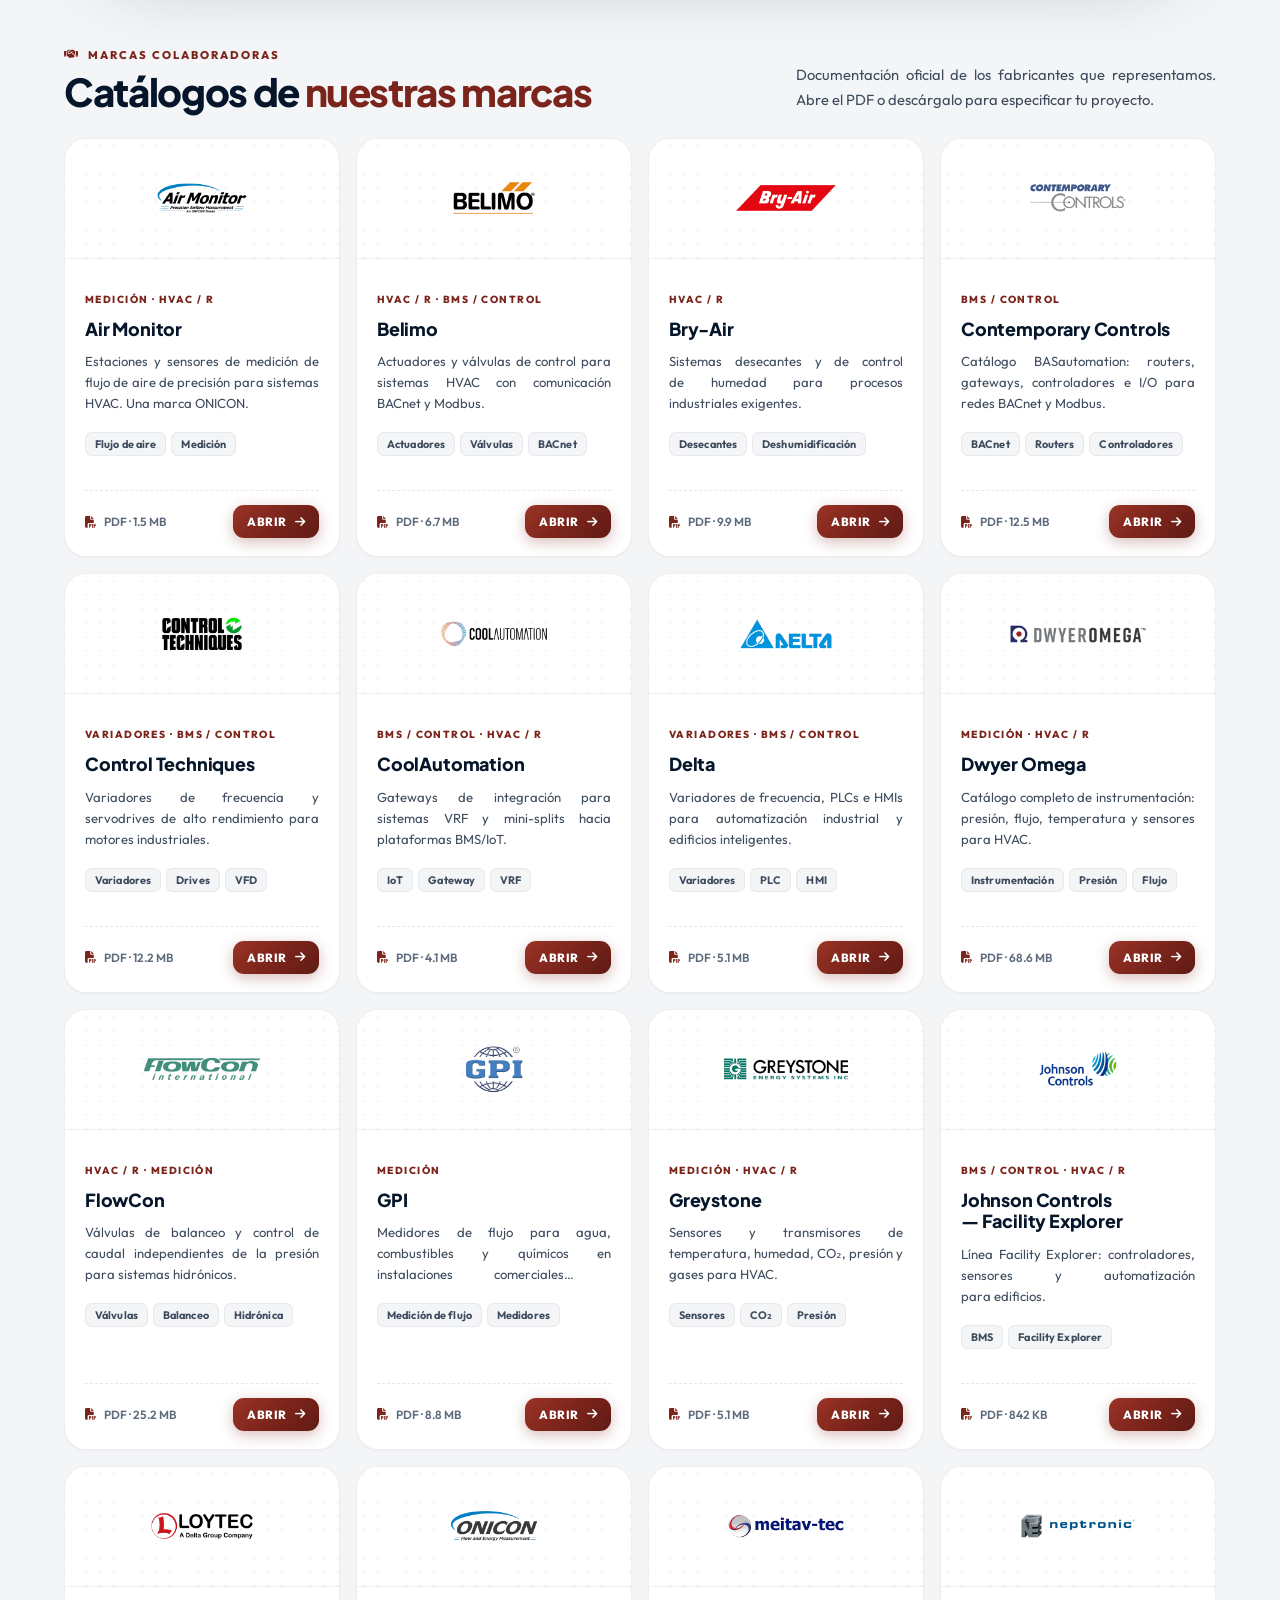
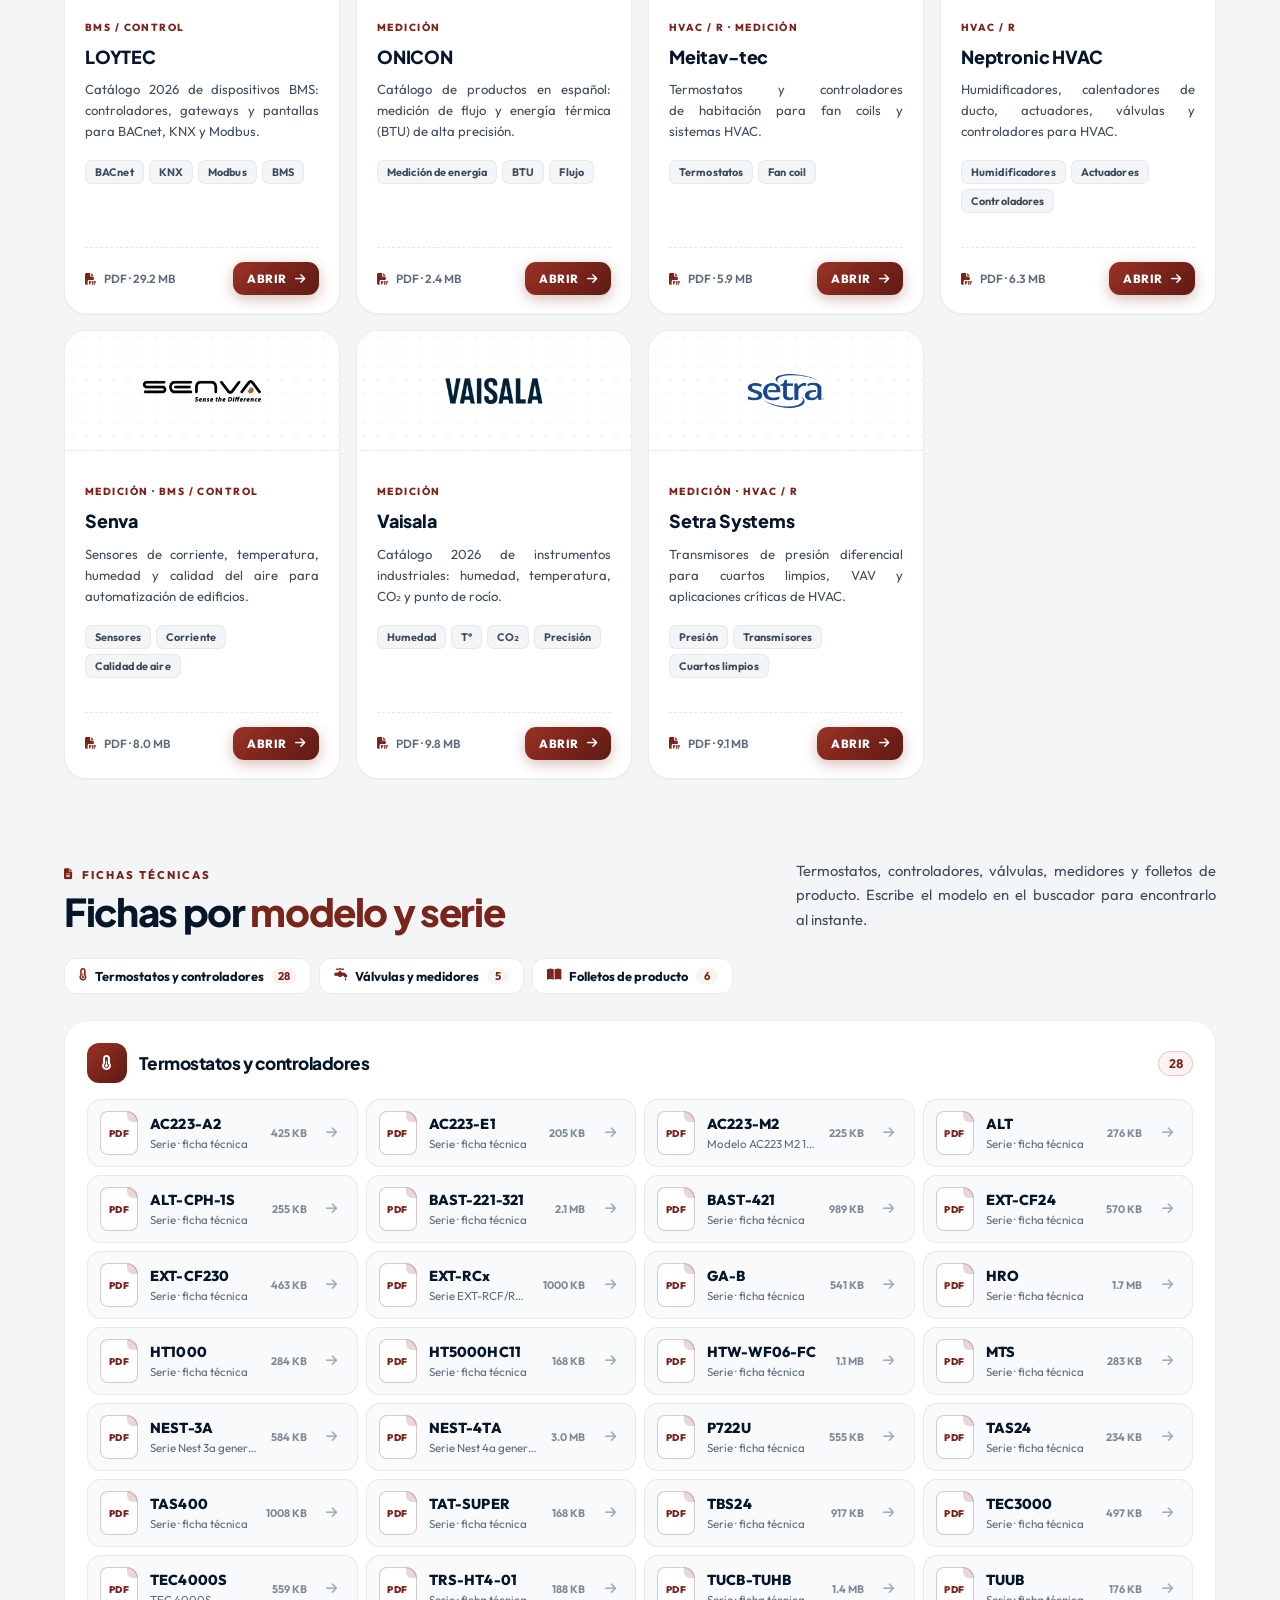
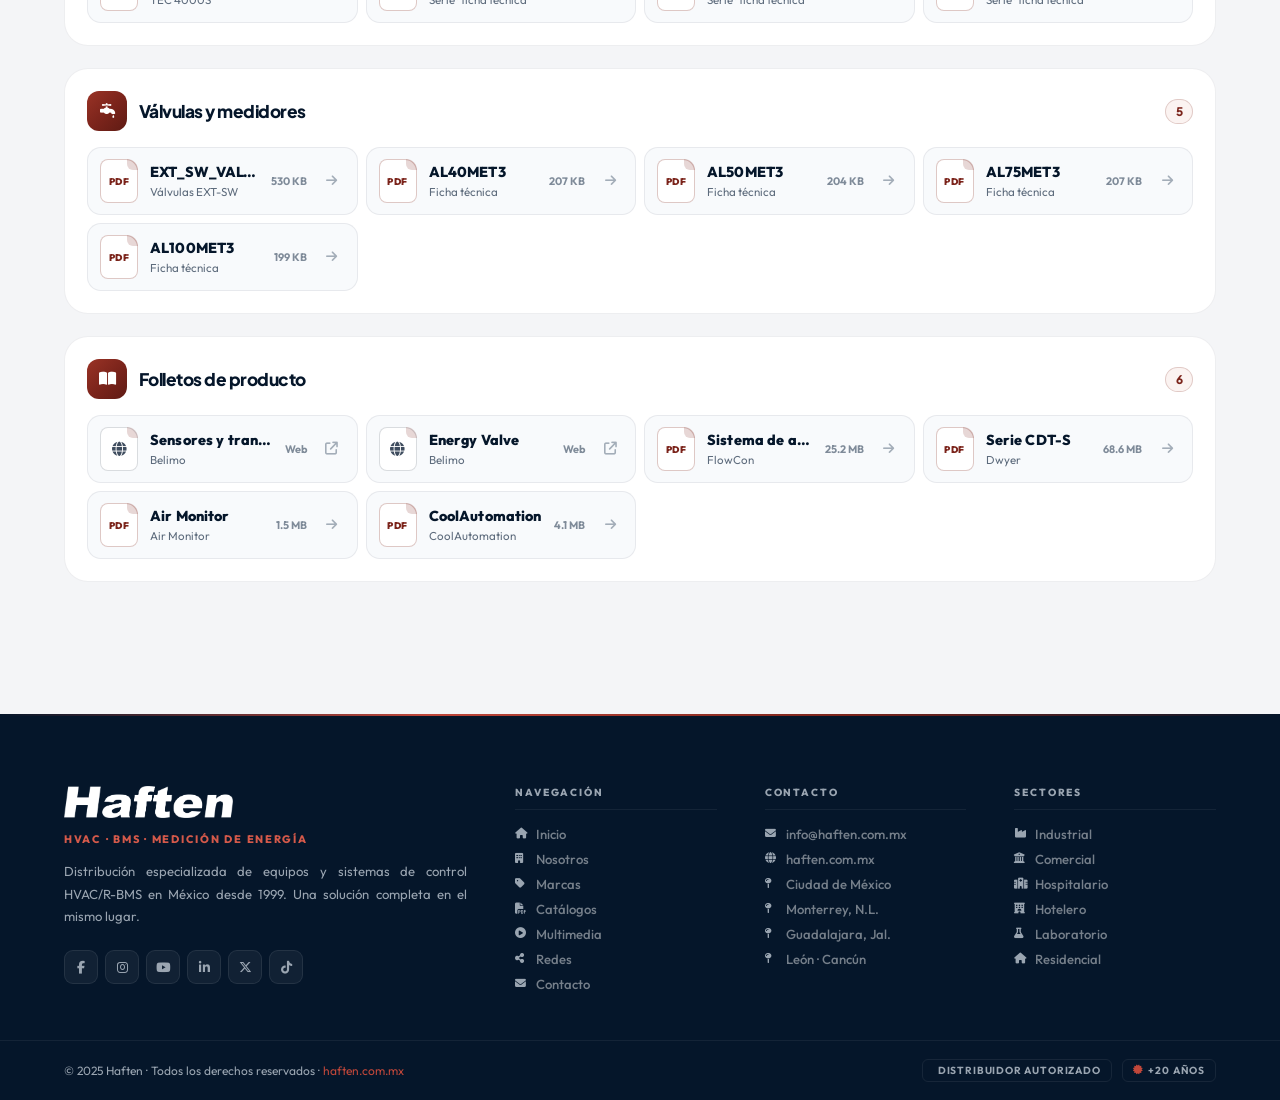
==== commit 03dde69b: "Centro de comunicados con visor tipo libro y catálogo Haften 2026 - Campana en el encabezado de toda" ====
--- a/catalogos.html
+++ b/catalogos.html
@@ -1514,6 +1514,7 @@
   <link rel="stylesheet" href="assets/css/paleta.css">
   <link rel="stylesheet" href="assets/css/catalogos.css">
   <link rel="stylesheet" href="assets/css/pro.css">
+  <link rel="stylesheet" href="assets/css/comunicados.css">
 </head>
 
 <body>
@@ -1652,7 +1653,7 @@
           </div>
           <div class="hx-doc hx-doc-front">
             <img src="assets/logos/logo-haften-white.png" alt="">
-            <div class="hx-doc-t">Catálogo<b>2025</b></div>
+            <div class="hx-doc-t">Catálogo<b>2026</b></div>
             <div class="hx-doc-lines"><i></i><i></i><i></i><i></i></div>
             <div class="hx-doc-foot">HVAC · BMS · Medición de energía</div>
           </div>
@@ -1834,10 +1835,10 @@
     const haftenCatalogs = [
   {
     "id": "haften-main",
-    "name": "Catálogo HAFTEN 2025",
-    "file": "assets/catalogos/catalogo-haften-2025.pdf",
+    "name": "Catálogo HAFTEN 2026",
+    "file": "assets/catalogos/catalogo-haften-2026.pdf",
     "icon": "fa-solid fa-book-open",
-    "size": "9.0 MB"
+    "size": "33.7 MB"
   }
 ];
     const collabCatalogs = [
@@ -2563,7 +2564,7 @@
     let currentCat = 'all';
 
     function matches(q) {
-      const haften = !q || norm('haften catalogo 2025 general').includes(q);
+      const haften = !q || norm('haften catalogo 2026 2025 general').includes(q);
       const byCat = { all: 0, haften: haften ? 1 : 0, hvac: 0, bms: 0, medicion: 0, variadores: 0, fichas: 0 };
       cards.forEach(c => { if (!q || c.dataset.search.includes(q)) { byCat.all++; c.dataset.cats.split(' ').forEach(k => byCat[k]++); } });
       fichas.forEach(f => { if (!q || f.dataset.search.includes(q)) { byCat.fichas++; byCat.all++; } });
@@ -2596,7 +2597,7 @@
         nFichas += n;
       });
 
-      const showHaften = (currentCat === 'all' || currentCat === 'haften') && (!q || norm('haften catalogo 2025 general').includes(q));
+      const showHaften = (currentCat === 'all' || currentCat === 'haften') && (!q || norm('haften catalogo 2026 2025 general').includes(q));
       haftenFeature.hidden = !showHaften;
       collabDivider.hidden = nCollab === 0;
       collabGrid.hidden = nCollab === 0;
@@ -2643,6 +2644,7 @@
     filterCatalogs();
   </script>
   <script src="assets/js/site.js"></script>
+  <script src="assets/js/comunicados.js"></script>
   <script src="assets/js/ui.js"></script>
   <script src="assets/js/buscar.js"></script>
   <script src="assets/js/pro.js"></script>
--- a/assets/css/comunicados.css
+++ b/assets/css/comunicados.css
@@ -0,0 +1,251 @@
+/* HAFTEN — centro de comunicados: campana, panel y visor tipo libro */
+
+/* ── BOTÓN ── */
+.cm-btn { position: relative; }
+.cm-btn .cm-badge {
+  position: absolute; top: -3px; right: -3px;
+  min-width: 18px; height: 18px; padding: 0 5px;
+  border-radius: 999px; background: var(--brand-grad, #7b241b); color: #fff;
+  font: 700 10.5px/18px 'Outfit', sans-serif; text-align: center;
+  box-shadow: 0 0 0 2px #fff;
+}
+.cm-btn.has-new .fa-bell { animation: cm-ring 2.6s ease-in-out 1.2s 2; transform-origin: 50% 10%; }
+@keyframes cm-ring {
+  0%, 60%, 100% { transform: rotate(0); }
+  10% { transform: rotate(16deg); } 20% { transform: rotate(-13deg); }
+  30% { transform: rotate(9deg); } 40% { transform: rotate(-5deg); } 50% { transform: rotate(2deg); }
+}
+html.cm-lock { overflow: hidden; }
+
+/* ── CAPA ── */
+.cm-root { position: fixed; inset: 0; z-index: 9500; pointer-events: none; font-family: 'Outfit', sans-serif; }
+.cm-root.open { pointer-events: auto; }
+.cm-scrim {
+  position: absolute; inset: 0; background: rgba(5, 22, 42, .45);
+  backdrop-filter: blur(4px); -webkit-backdrop-filter: blur(4px);
+  opacity: 0; transition: opacity .35s ease;
+}
+.cm-root.open .cm-scrim { opacity: 1; }
+
+/* ── PANEL ── */
+.cm-panel {
+  position: absolute; top: 0; right: 0; bottom: 0;
+  width: min(440px, 100%); display: flex; flex-direction: column;
+  background: #f6f7f9; color: #05162a;
+  box-shadow: -30px 0 60px -20px rgba(5, 22, 42, .45);
+  transform: translateX(104%); transition: transform .5s cubic-bezier(.16, 1, .3, 1);
+  outline: none;
+}
+.cm-root.open .cm-panel { transform: none; }
+.cm-head {
+  display: flex; align-items: flex-start; justify-content: space-between; gap: 12px;
+  padding: 22px 22px 18px; background: #05162a; color: #fff;
+  background-image: radial-gradient(circle at 100% 0, rgba(192, 71, 58, .35), transparent 55%);
+}
+.cm-eyebrow { display: inline-flex; align-items: center; gap: 7px; font-size: 11.5px; font-weight: 600; letter-spacing: .12em; text-transform: uppercase; color: rgba(255, 255, 255, .66); }
+.cm-eyebrow i { color: #c0473a; }
+.cm-head h2 { margin: 6px 0 0; font: 800 26px/1.1 'Plus Jakarta Sans', sans-serif; color: #fff; }
+.cm-head h2 span { color: #c0473a; }
+.cm-x, .cm-rb {
+  display: inline-flex; align-items: center; justify-content: center; gap: 8px;
+  min-width: 40px; height: 40px; padding: 0 12px; border-radius: 999px;
+  border: 1px solid rgba(255, 255, 255, .18); background: rgba(255, 255, 255, .06); color: #fff;
+  font: 600 13.5px 'Outfit', sans-serif; cursor: pointer; text-decoration: none;
+  transition: background .2s, border-color .2s;
+}
+.cm-x:hover, .cm-rb:hover { background: rgba(255, 255, 255, .14); border-color: rgba(255, 255, 255, .35); }
+.cm-x:focus-visible, .cm-rb:focus-visible, .cm-f:focus-visible, .cm-card-btn:focus-visible,
+.cm-arrow:focus-visible, .cm-stat:focus-visible { outline: 2px solid #c0473a; outline-offset: 2px; }
+
+.cm-stats { display: grid; grid-template-columns: 1fr 1fr 1.6fr; gap: 8px; padding: 16px 18px 6px; }
+.cm-stat {
+  display: flex; flex-direction: column; gap: 2px; padding: 12px; border-radius: 14px;
+  background: #fff; border: 1px solid rgba(5, 22, 42, .08); text-align: left; font-family: inherit; color: inherit;
+}
+.cm-stat b { font: 800 22px/1 'Plus Jakarta Sans', sans-serif; }
+.cm-stat span { font-size: 12px; color: #4b5a6e; }
+.cm-stat.hot b { color: #7b241b; }
+.cm-next { cursor: pointer; background: #7b241b; border-color: transparent; color: #fff; transition: transform .2s; }
+.cm-next:hover { transform: translateY(-2px); }
+.cm-next b { font-size: 17px; }
+.cm-next span { color: rgba(255, 255, 255, .78); }
+.cm-next .cm-next-l { font-size: 10.5px; text-transform: uppercase; letter-spacing: .1em; color: rgba(255, 255, 255, .62); }
+
+.cm-filters { display: flex; gap: 6px; padding: 12px 18px 4px; }
+.cm-f {
+  padding: 7px 14px; border-radius: 999px; border: 1px solid rgba(5, 22, 42, .12);
+  background: #fff; color: #33475b; font: 600 13px 'Outfit', sans-serif; cursor: pointer; transition: all .2s;
+}
+.cm-f.on { background: #05162a; border-color: #05162a; color: #fff; }
+
+.cm-list-cards { list-style: none; margin: 0; padding: 10px 18px 18px; overflow-y: auto; flex: 1; display: grid; gap: 10px; align-content: start; overscroll-behavior: contain; }
+.cm-card { opacity: 0; transform: translateY(14px); }
+.cm-root.open .cm-card { animation: cm-in .5s cubic-bezier(.16, 1, .3, 1) forwards; animation-delay: calc(.12s + var(--i) * .07s); }
+@keyframes cm-in { to { opacity: 1; transform: none; } }
+.cm-card-btn {
+  width: 100%; display: flex; gap: 12px; padding: 14px; text-align: left; cursor: pointer;
+  border-radius: 16px; border: 1px solid rgba(5, 22, 42, .08); background: #fff; color: inherit; font-family: inherit;
+  transition: transform .25s cubic-bezier(.16, 1, .3, 1), box-shadow .25s, border-color .25s;
+  position: relative; overflow: hidden;
+}
+.cm-card.is-new .cm-card-btn::before { content: ''; position: absolute; left: 0; top: 14px; bottom: 14px; width: 3px; border-radius: 0 3px 3px 0; background: #7b241b; }
+.cm-card-btn:hover { transform: translateY(-2px); border-color: rgba(123, 36, 27, .3); box-shadow: 0 14px 30px -18px rgba(5, 22, 42, .45); }
+.cm-ico { flex: none; width: 42px; height: 42px; border-radius: 12px; display: grid; place-items: center; background: #fbf3f1; color: #7b241b; font-size: 17px; }
+.cm-body { display: flex; flex-direction: column; gap: 6px; min-width: 0; flex: 1; }
+.cm-meta { display: flex; flex-wrap: wrap; align-items: center; gap: 6px 10px; font-size: 11.5px; color: #4b5a6e; }
+.cm-tag { font-weight: 700; text-transform: uppercase; letter-spacing: .06em; color: #7b241b; }
+.cm-new { padding: 2px 7px; border-radius: 999px; background: #7b241b; color: #fff; font-weight: 700; font-size: 10px; letter-spacing: .04em; }
+.cm-t { font: 700 15.5px/1.3 'Plus Jakarta Sans', sans-serif; color: #05162a; }
+.cm-r { font-size: 13.5px; line-height: 1.5; color: #4b5a6e; }
+.cm-keys { display: flex; flex-wrap: wrap; gap: 6px; }
+.cm-keys span { display: flex; flex-direction: column; padding: 6px 10px; border-radius: 10px; background: #f6f7f9; font-size: 13px; font-weight: 700; color: #05162a; }
+.cm-keys small { font-size: 10.5px; font-weight: 500; color: #4b5a6e; }
+.cm-foot-row { display: flex; align-items: center; justify-content: space-between; gap: 8px; margin-top: 2px; }
+.cm-st { display: inline-flex; align-items: center; gap: 6px; font-size: 12px; font-weight: 600; color: #4b5a6e; }
+.cm-st i { width: 8px; height: 8px; border-radius: 50%; background: #9aa6b4; }
+.cm-st.st-soon i, .cm-st.st-now i { background: #c0473a; box-shadow: 0 0 0 0 rgba(192, 71, 58, .6); animation: cm-pulse 1.8s infinite; }
+.cm-st.st-soon, .cm-st.st-now { color: #7b241b; }
+.cm-st.st-next i { background: #05162a; }
+@keyframes cm-pulse { 70% { box-shadow: 0 0 0 7px rgba(192, 71, 58, 0); } 100% { box-shadow: 0 0 0 0 rgba(192, 71, 58, 0); } }
+.cm-read { display: inline-flex; align-items: center; gap: 6px; font-size: 13px; font-weight: 700; color: #7b241b; }
+.cm-card-btn:hover .cm-read i { transform: rotate(-8deg) scale(1.12); }
+.cm-read i { transition: transform .25s; }
+.cm-foot { padding: 14px 20px; border-top: 1px solid rgba(5, 22, 42, .08); font-size: 13px; color: #4b5a6e; display: flex; gap: 8px; align-items: center; }
+.cm-foot a { color: #7b241b; font-weight: 700; }
+
+/* ── VISOR ── */
+.cm-reader {
+  position: absolute; inset: 0; display: flex; flex-direction: column;
+  background: radial-gradient(ellipse at 50% 40%, #10294a 0%, #05162a 70%);
+  opacity: 0; transition: opacity .32s ease;
+}
+.cm-reader.show { opacity: 1; }
+.cm-reader[hidden] { display: none; }
+.cm-reader-bar { display: flex; align-items: center; gap: 10px; padding: 14px 16px; }
+.cm-count { flex: 1; text-align: center; color: rgba(255, 255, 255, .7); font-size: 13.5px; font-weight: 600; letter-spacing: .04em; }
+.cm-dl { background: #7b241b; border-color: transparent; }
+.cm-dl:hover { background: #9a3326; }
+
+.cm-stage { flex: 1; display: grid; place-items: center; padding: 8px 16px; perspective: 2400px; min-height: 0; }
+.cm-book {
+  --w: min(880px, 92vw); --h: min(560px, calc(100dvh - 190px));
+  position: relative; width: var(--w); height: var(--h);
+  transform-style: preserve-3d; transition: transform .7s cubic-bezier(.45, .05, .2, 1);
+  cursor: pointer;
+}
+.cm-book.is-double.at-start { transform: translateX(-25%); }
+.cm-book.is-double.at-end { transform: translateX(25%); }
+.cm-reader.show .cm-book { animation: cm-book-in .6s cubic-bezier(.16, 1, .3, 1); }
+@keyframes cm-book-in { from { opacity: 0; translate: 0 30px; scale: .94; } }
+
+.cm-leaf {
+  position: absolute; top: 0; height: 100%;
+  transform-style: preserve-3d; transform-origin: left center;
+  transition: transform .9s cubic-bezier(.45, .05, .2, 1);
+}
+.cm-book.is-double .cm-leaf { left: 50%; width: 50%; }
+.cm-book.is-single .cm-leaf { left: 0; width: 100%; }
+.cm-leaf.flipped { transform: rotateY(-180deg); }
+.cm-book.is-single .cm-leaf.flipped { transform: rotateY(-180deg) translateZ(1px); opacity: 0; transition: transform .8s cubic-bezier(.45, .05, .2, 1), opacity .3s .5s; }
+.cm-book.no-tr .cm-leaf, .cm-book.no-tr { transition: none !important; }
+
+.cm-face { position: absolute; inset: 0; backface-visibility: hidden; -webkit-backface-visibility: hidden; overflow: hidden; }
+.cm-back { transform: rotateY(180deg); }
+.cm-book.is-double .cm-front { border-radius: 0 10px 10px 0; }
+.cm-book.is-double .cm-back { border-radius: 10px 0 0 10px; }
+.cm-book.is-single .cm-face { border-radius: 10px; }
+/* sombra de lomo y del giro */
+.cm-face::after { content: ''; position: absolute; inset: 0; pointer-events: none; }
+.cm-book.is-double .cm-front::after { background: linear-gradient(90deg, rgba(5, 22, 42, .16), transparent 7%); }
+.cm-book.is-double .cm-back::after { background: linear-gradient(270deg, rgba(5, 22, 42, .16), transparent 7%); }
+.cm-face { box-shadow: 0 24px 40px -10px rgba(0, 0, 0, .45); }
+
+.cm-page {
+  position: absolute; inset: 0; display: flex; flex-direction: column;
+  padding: clamp(18px, 3.4vw, 34px) clamp(18px, 3.6vw, 38px) 16px;
+  background: #fffdf9; color: #22324a;
+  background-image: linear-gradient(180deg, rgba(255, 255, 255, .6), transparent 30%);
+}
+.cm-page-head { display: flex; justify-content: space-between; padding-bottom: 10px; margin-bottom: 14px; border-bottom: 1px solid rgba(123, 36, 27, .18); font-size: 10.5px; font-weight: 700; letter-spacing: .14em; text-transform: uppercase; color: #7b241b; }
+.cm-page-body { flex: 1; overflow-y: auto; font-size: 14.5px; line-height: 1.62; text-align: left; scrollbar-width: thin; padding-right: 4px; }
+.cm-page-body p { margin: 0 0 11px; }
+.cm-page-body h3 { margin: 0 0 14px; font: 800 clamp(18px, 2.1vw, 22px)/1.25 'Plus Jakarta Sans', sans-serif; color: #05162a; }
+.cm-page-body h4 { margin: 0 0 12px; font: 800 16px/1.3 'Plus Jakarta Sans', sans-serif; color: #05162a; }
+.cm-page-body b { color: #05162a; }
+.cm-place { font-size: 12.5px; color: #7b241b; font-weight: 600; }
+.cm-page-num { padding-top: 8px; text-align: center; font-size: 11.5px; color: #8a96a6; letter-spacing: .1em; }
+.cm-hl { display: flex; gap: 12px; align-items: center; padding: 14px; margin: 0 0 14px; border-radius: 12px; background: #fbf3f1; border: 1px solid rgba(123, 36, 27, .16); }
+.cm-hl i { font-size: 22px; color: #7b241b; }
+.cm-hl b { display: block; font: 800 16px/1.3 'Plus Jakarta Sans', sans-serif; }
+.cm-hl span { font-size: 13px; color: #4b5a6e; }
+.cm-sign { display: flex; flex-direction: column; gap: 2px; margin-top: 16px; padding-top: 12px; border-top: 1px dashed rgba(5, 22, 42, .18); font-size: 13px; color: #4b5a6e; }
+.cm-sign b { font-size: 14.5px; }
+.cm-list { margin: 0 0 12px; padding: 0; list-style: none; display: grid; gap: 9px; }
+.cm-list li { position: relative; padding-left: 22px; }
+.cm-list li::before { content: ''; position: absolute; left: 2px; top: .55em; width: 9px; height: 9px; border-radius: 3px; background: #7b241b; transform: rotate(45deg); }
+.cm-table { overflow-x: auto; margin: 0 0 10px; border-radius: 10px; border: 1px solid rgba(5, 22, 42, .1); cursor: auto; }
+.cm-table table { width: 100%; border-collapse: collapse; font-size: 12px; line-height: 1.35; }
+.cm-table th { position: sticky; top: 0; background: #05162a; color: #fff; text-align: left; padding: 8px; font-weight: 600; white-space: nowrap; }
+.cm-table td { padding: 7px 8px; border-top: 1px solid rgba(5, 22, 42, .07); vertical-align: top; }
+.cm-table td:nth-child(1) { color: #4b5a6e; white-space: nowrap; }
+.cm-table td:nth-child(2) { font-weight: 700; color: #7b241b; white-space: nowrap; }
+.cm-table td:nth-child(4) { white-space: nowrap; font-weight: 600; }
+.cm-table tbody tr:nth-child(even) td { background: #f8f6f2; }
+.cm-note { font-size: 12px; color: #8a96a6; }
+
+.cm-blank { display: grid; place-items: center; }
+.cm-blank span { font: 800 28px 'Plus Jakarta Sans', sans-serif; color: rgba(123, 36, 27, .1); }
+.cm-blank em { font-style: normal; }
+
+/* portada */
+.cm-cover {
+  position: absolute; inset: 0; display: flex; flex-direction: column; justify-content: flex-end; gap: 12px;
+  padding: clamp(22px, 4vw, 40px); color: #fff; overflow: hidden;
+  background: linear-gradient(150deg, #9a3326 0%, #7b241b 45%, #3a0f0b 100%);
+}
+.cm-cover::before {
+  content: ''; position: absolute; inset: 0; opacity: .5;
+  background: repeating-linear-gradient(135deg, rgba(255, 255, 255, .05) 0 1px, transparent 1px 22px),
+    radial-gradient(circle at 80% 15%, rgba(255, 255, 255, .22), transparent 40%);
+}
+.cm-cover > * { position: relative; }
+.cm-cover img { position: absolute; top: clamp(22px, 4vw, 40px); left: clamp(22px, 4vw, 40px); height: 34px; width: auto; }
+.cm-cover-tag { align-self: flex-start; display: inline-flex; gap: 8px; align-items: center; padding: 6px 12px; border-radius: 999px; background: rgba(255, 255, 255, .14); font-size: 12px; font-weight: 700; letter-spacing: .08em; text-transform: uppercase; }
+.cm-cover h3 { margin: 0; font: 800 clamp(24px, 3vw, 32px)/1.15 'Plus Jakarta Sans', sans-serif; color: #fff; }
+.cm-cover time { font-size: 14px; color: rgba(255, 255, 255, .78); }
+.cm-cover-hint { margin-top: 8px; font-size: 12.5px; color: rgba(255, 255, 255, .6); display: inline-flex; gap: 8px; align-items: center; }
+.cm-cover-hint i { animation: cm-tap 1.6s ease-in-out infinite; }
+@keyframes cm-tap { 50% { transform: translateX(5px); } }
+
+/* final */
+.cm-end { position: absolute; inset: 0; display: flex; flex-direction: column; align-items: center; justify-content: center; gap: 12px; padding: 30px; text-align: center; background: #fffdf9; color: #22324a; }
+.cm-end-ico { font-size: 40px; color: #7b241b; }
+.cm-end h4 { margin: 0; font: 800 20px 'Plus Jakarta Sans', sans-serif; color: #05162a; }
+.cm-end p { margin: 0; max-width: 30ch; font-size: 14px; line-height: 1.55; color: #4b5a6e; }
+.cm-end-btn { display: inline-flex; align-items: center; gap: 8px; margin-top: 6px; padding: 12px 20px; border-radius: 999px; background: var(--brand-grad, #7b241b); color: #fff !important; font-weight: 700; font-size: 14.5px; text-decoration: none; }
+.cm-end-btn small { font-weight: 500; opacity: .8; }
+.cm-end-link { display: inline-flex; gap: 8px; align-items: center; font-size: 14px; font-weight: 600; color: #7b241b; text-decoration: none; }
+
+.cm-nav { display: flex; align-items: center; justify-content: center; gap: 18px; padding: 10px 16px 20px; }
+.cm-arrow { width: 48px; height: 48px; border-radius: 50%; border: 1px solid rgba(255, 255, 255, .2); background: rgba(255, 255, 255, .07); color: #fff; font-size: 16px; cursor: pointer; transition: all .2s; }
+.cm-arrow:hover:not(:disabled) { background: #7b241b; border-color: #7b241b; }
+.cm-arrow:disabled { opacity: .3; cursor: default; }
+.cm-dots { display: flex; gap: 6px; }
+.cm-dots i { width: 7px; height: 7px; border-radius: 999px; background: rgba(255, 255, 255, .25); transition: all .3s; }
+.cm-dots i.on { width: 22px; background: #c0473a; }
+
+@media (max-width: 859px) {
+  .cm-book { --w: min(460px, calc(100vw - 32px)); --h: calc(100dvh - 170px); }
+  .cm-stats { grid-template-columns: 1fr 1fr; }
+  .cm-next { grid-column: 1 / -1; }
+  .cm-rb span { display: none; }
+  .cm-rb { padding: 0; }
+}
+
+/* sin animaciones (preferencia del sistema o del panel de accesibilidad) */
+body.no-anim .cm-root *, body.no-anim .cm-btn * { animation: none !important; transition-duration: .01ms !important; }
+body.no-anim .cm-card { opacity: 1; transform: none; }
+@media (prefers-reduced-motion: reduce) {
+  .cm-root *, .cm-btn * { animation: none !important; transition-duration: .01ms !important; }
+  .cm-card { opacity: 1; transform: none; }
+}
